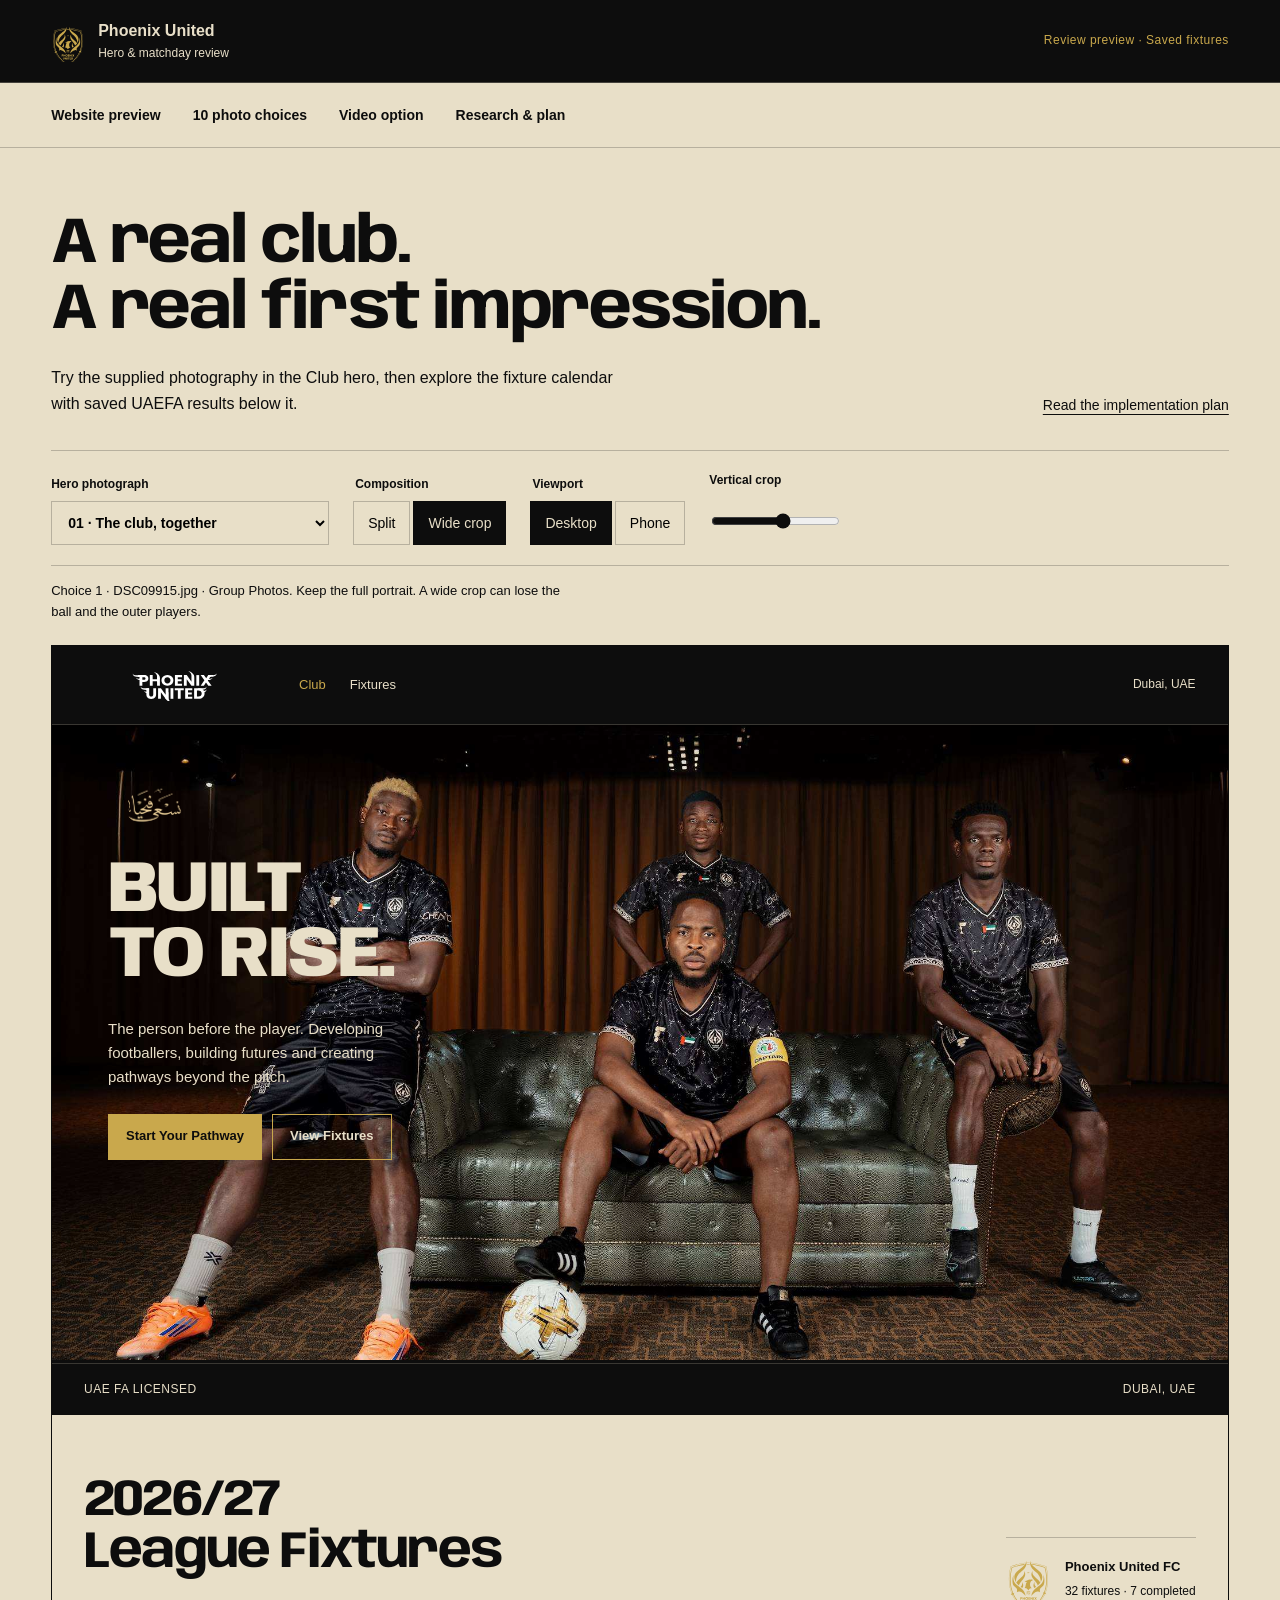
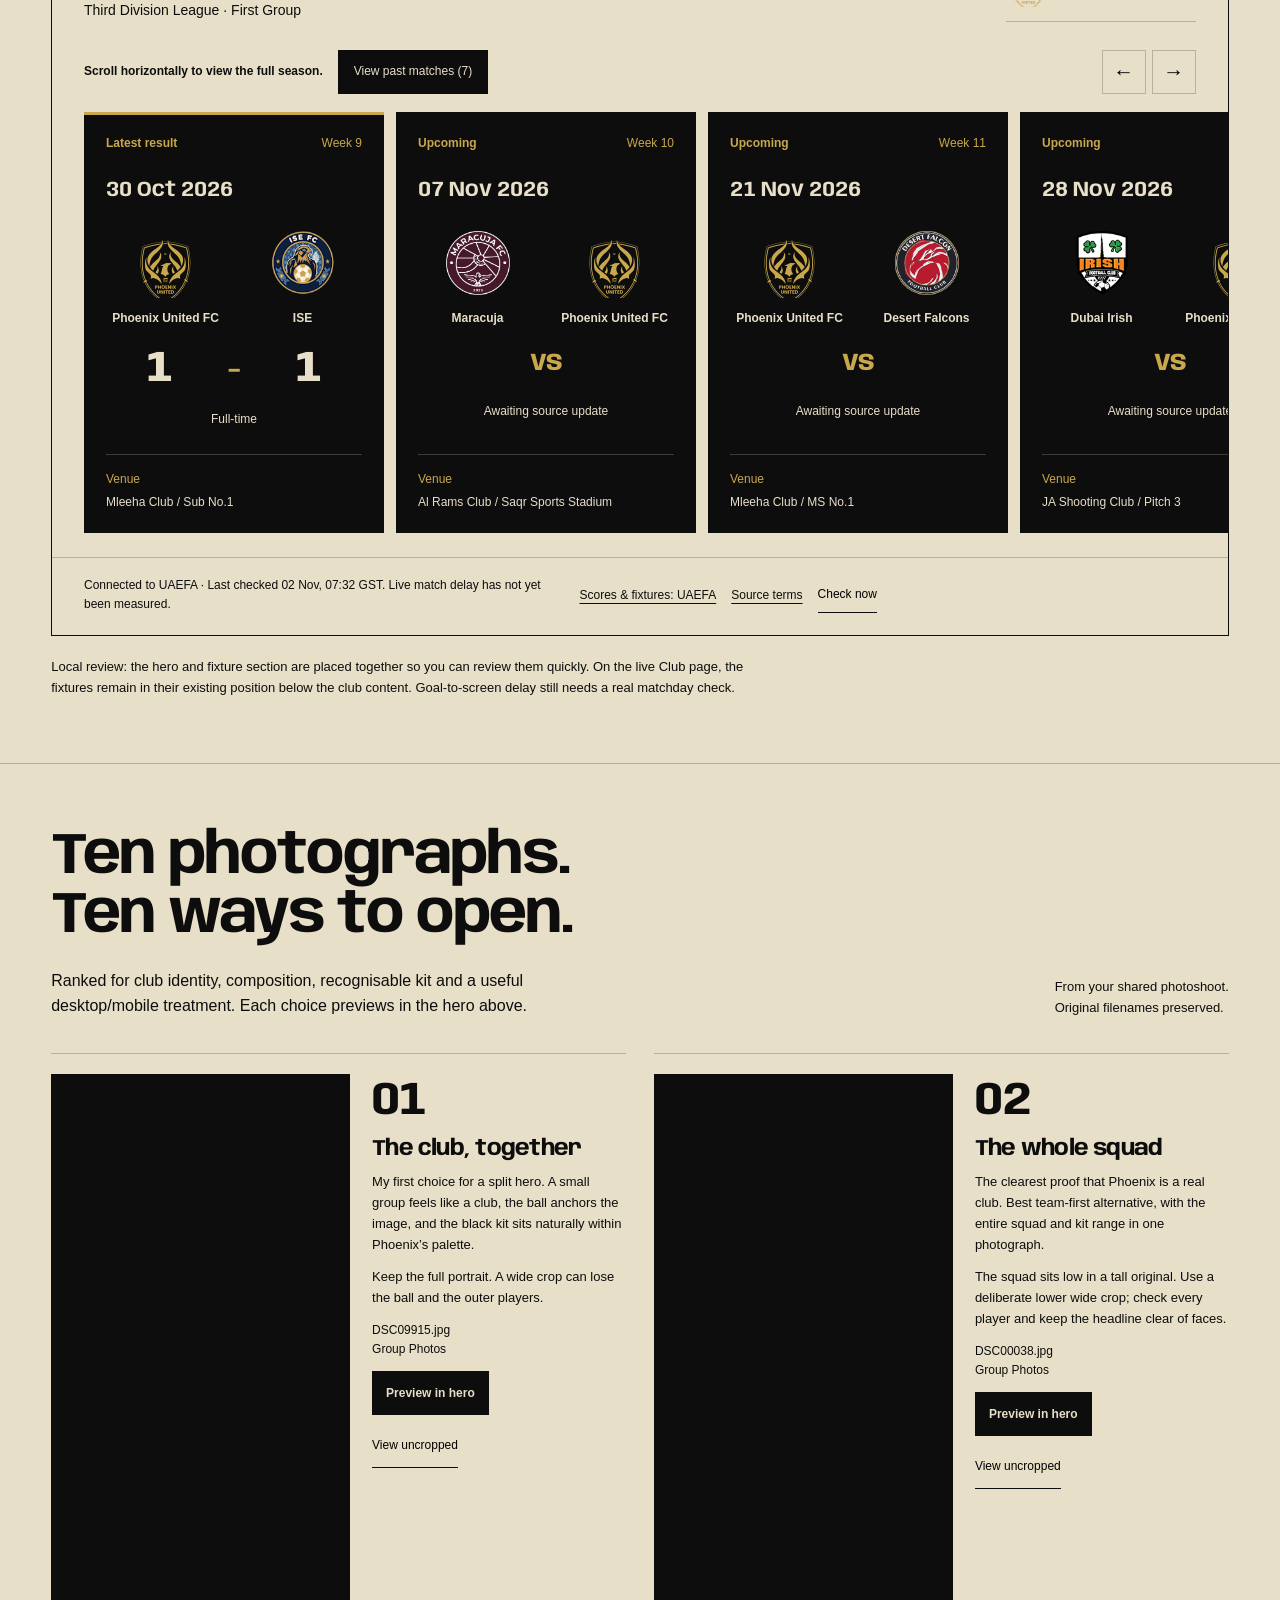
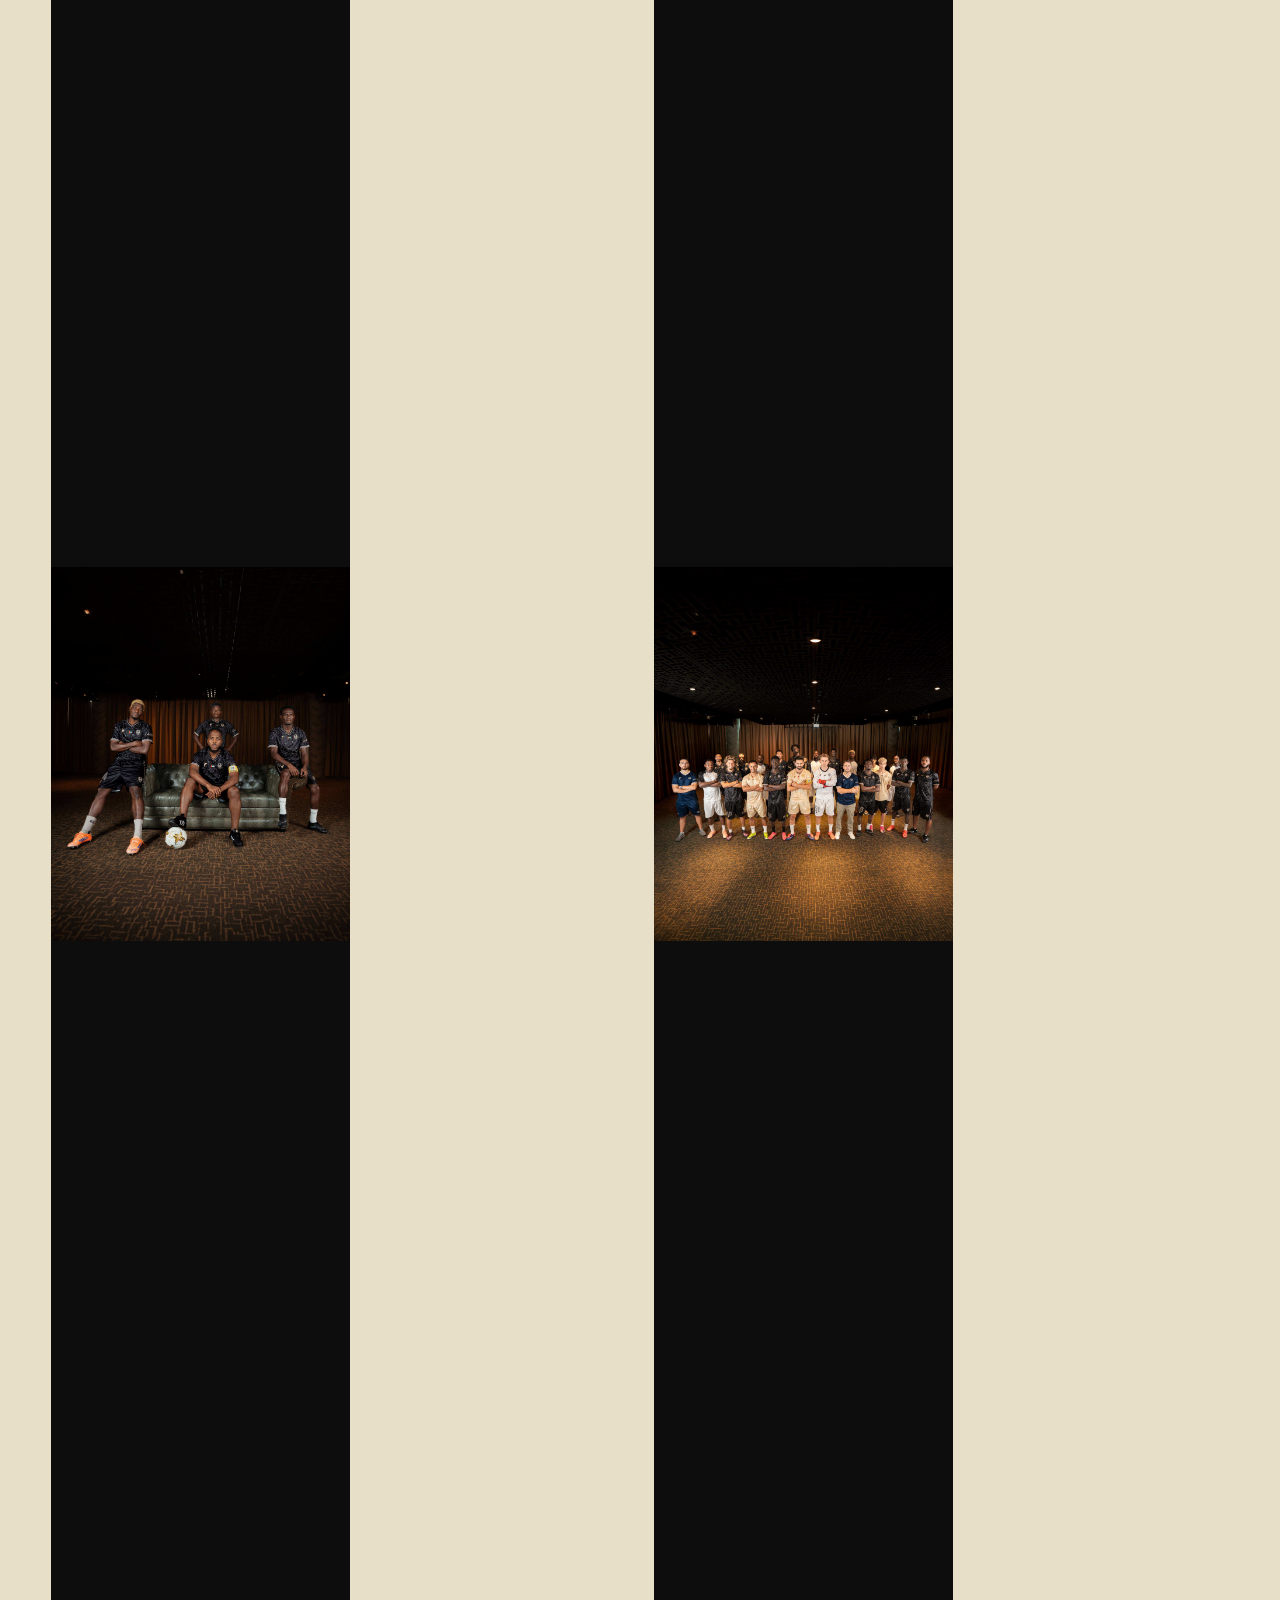
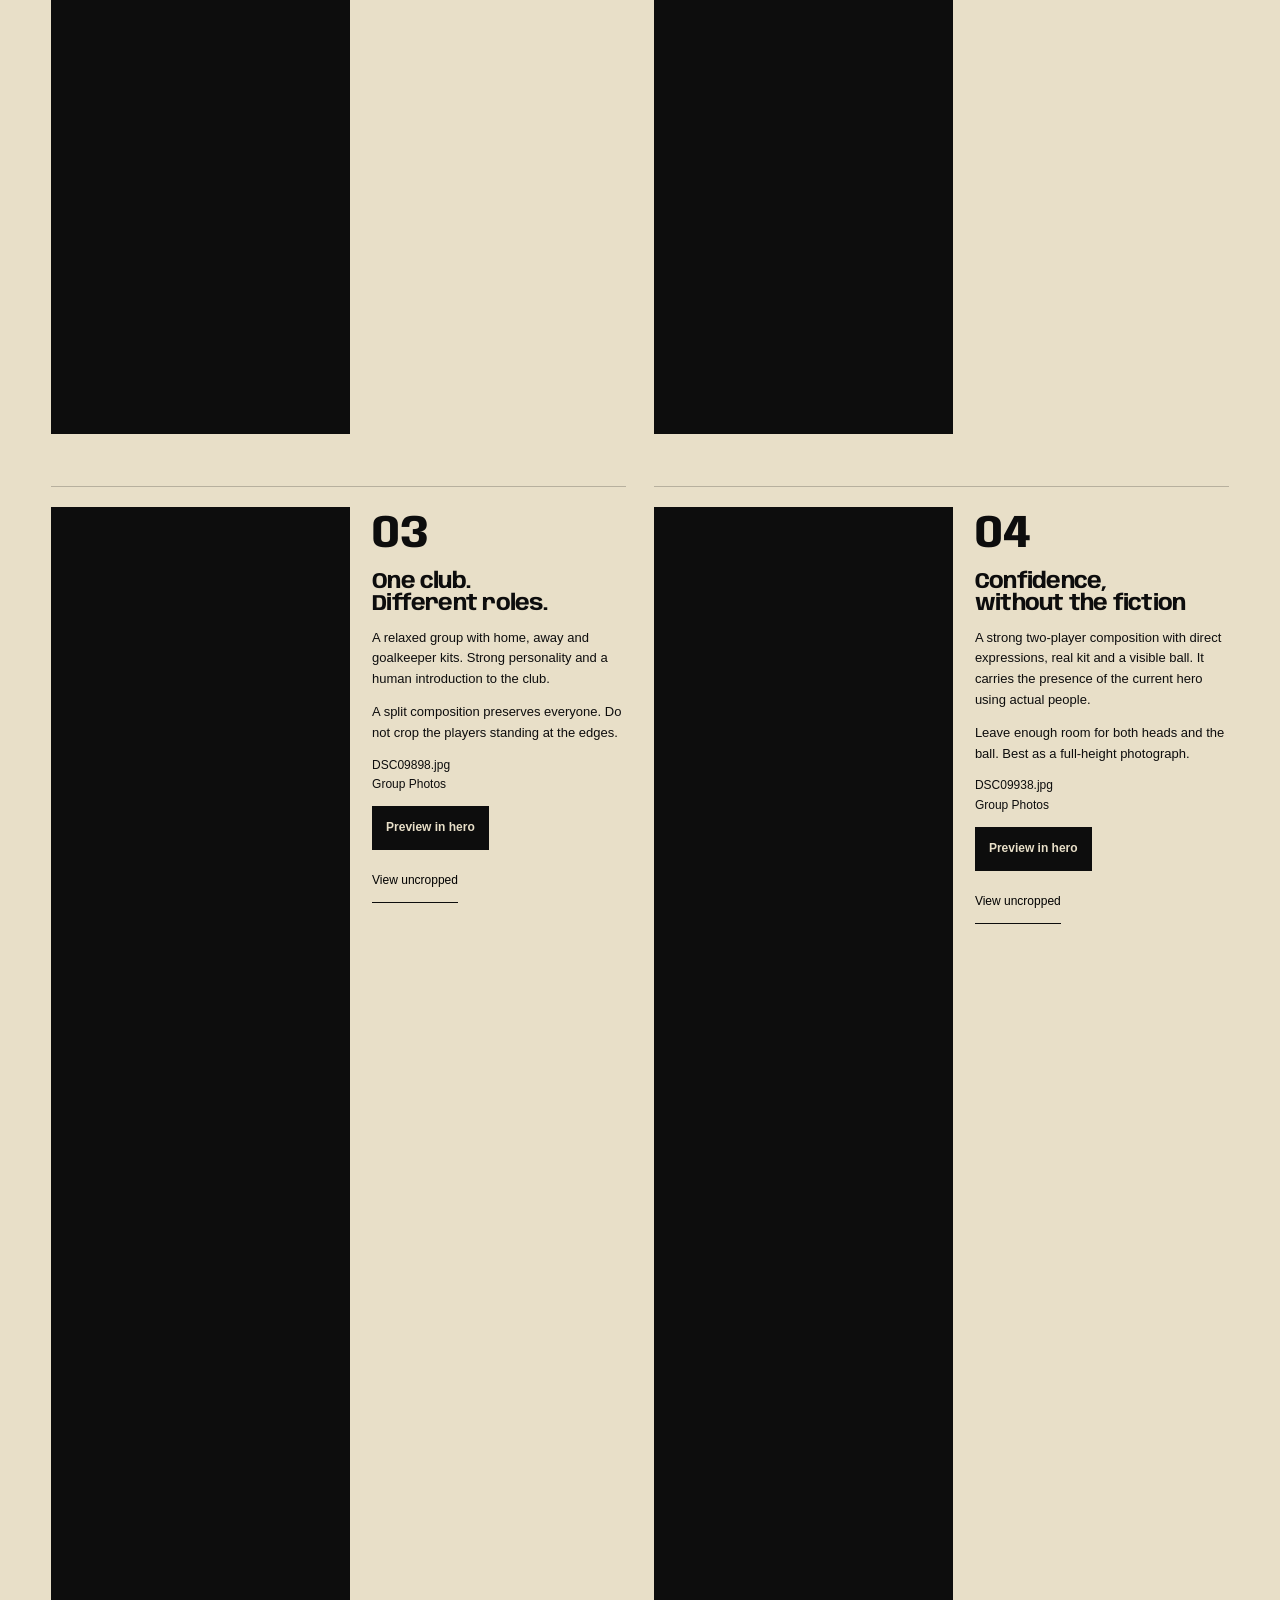
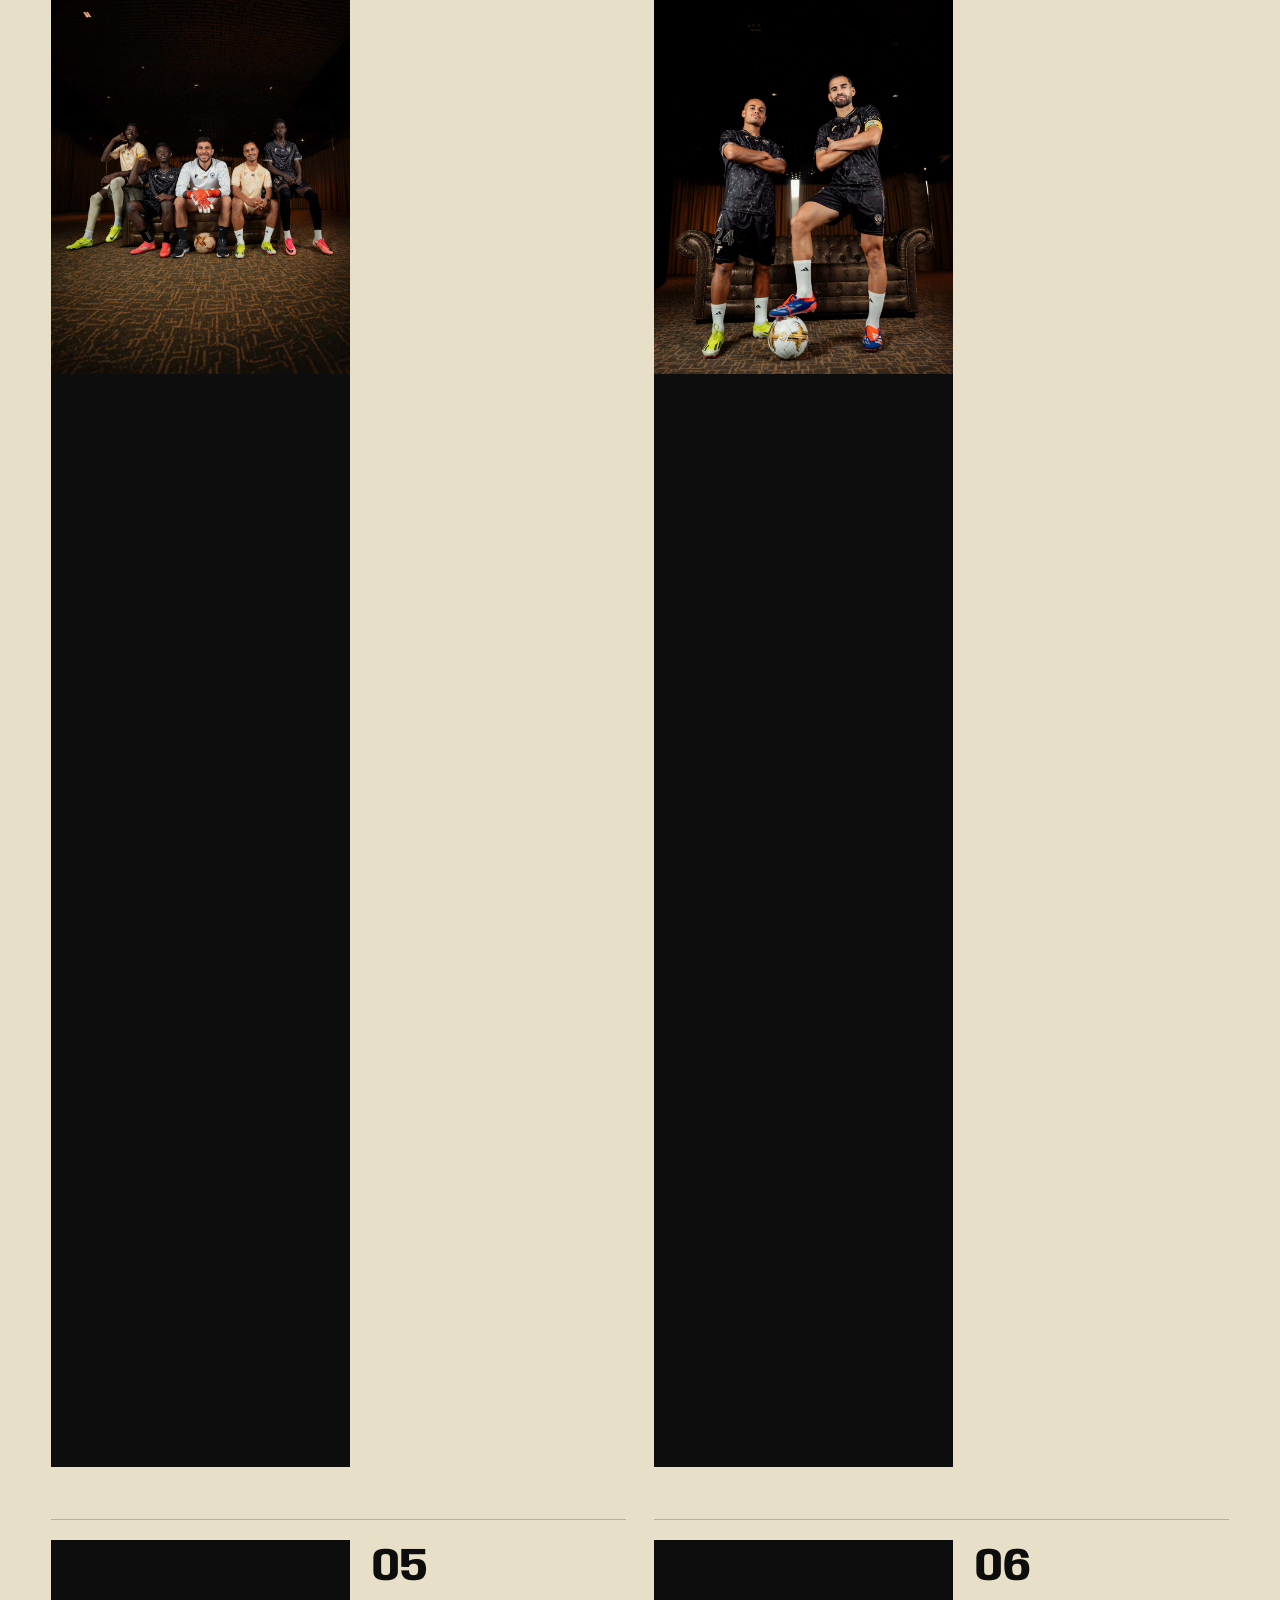
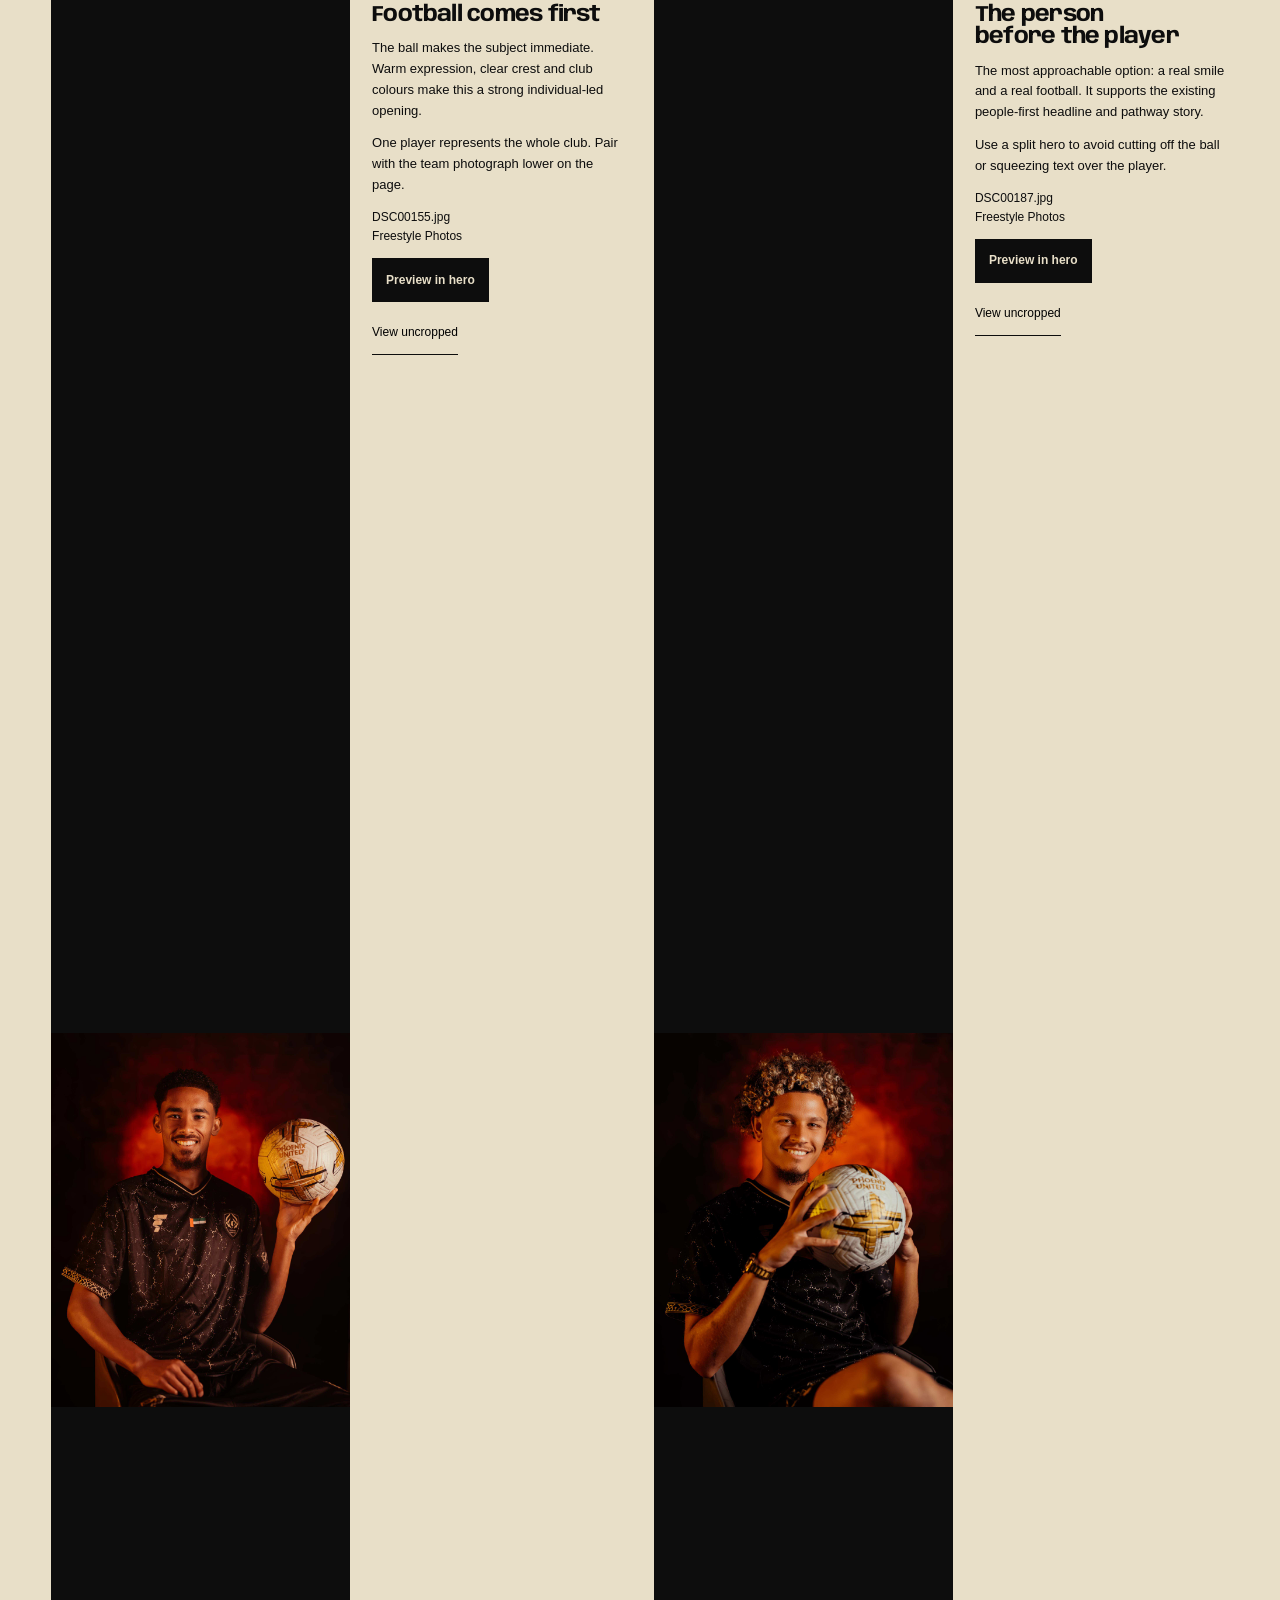
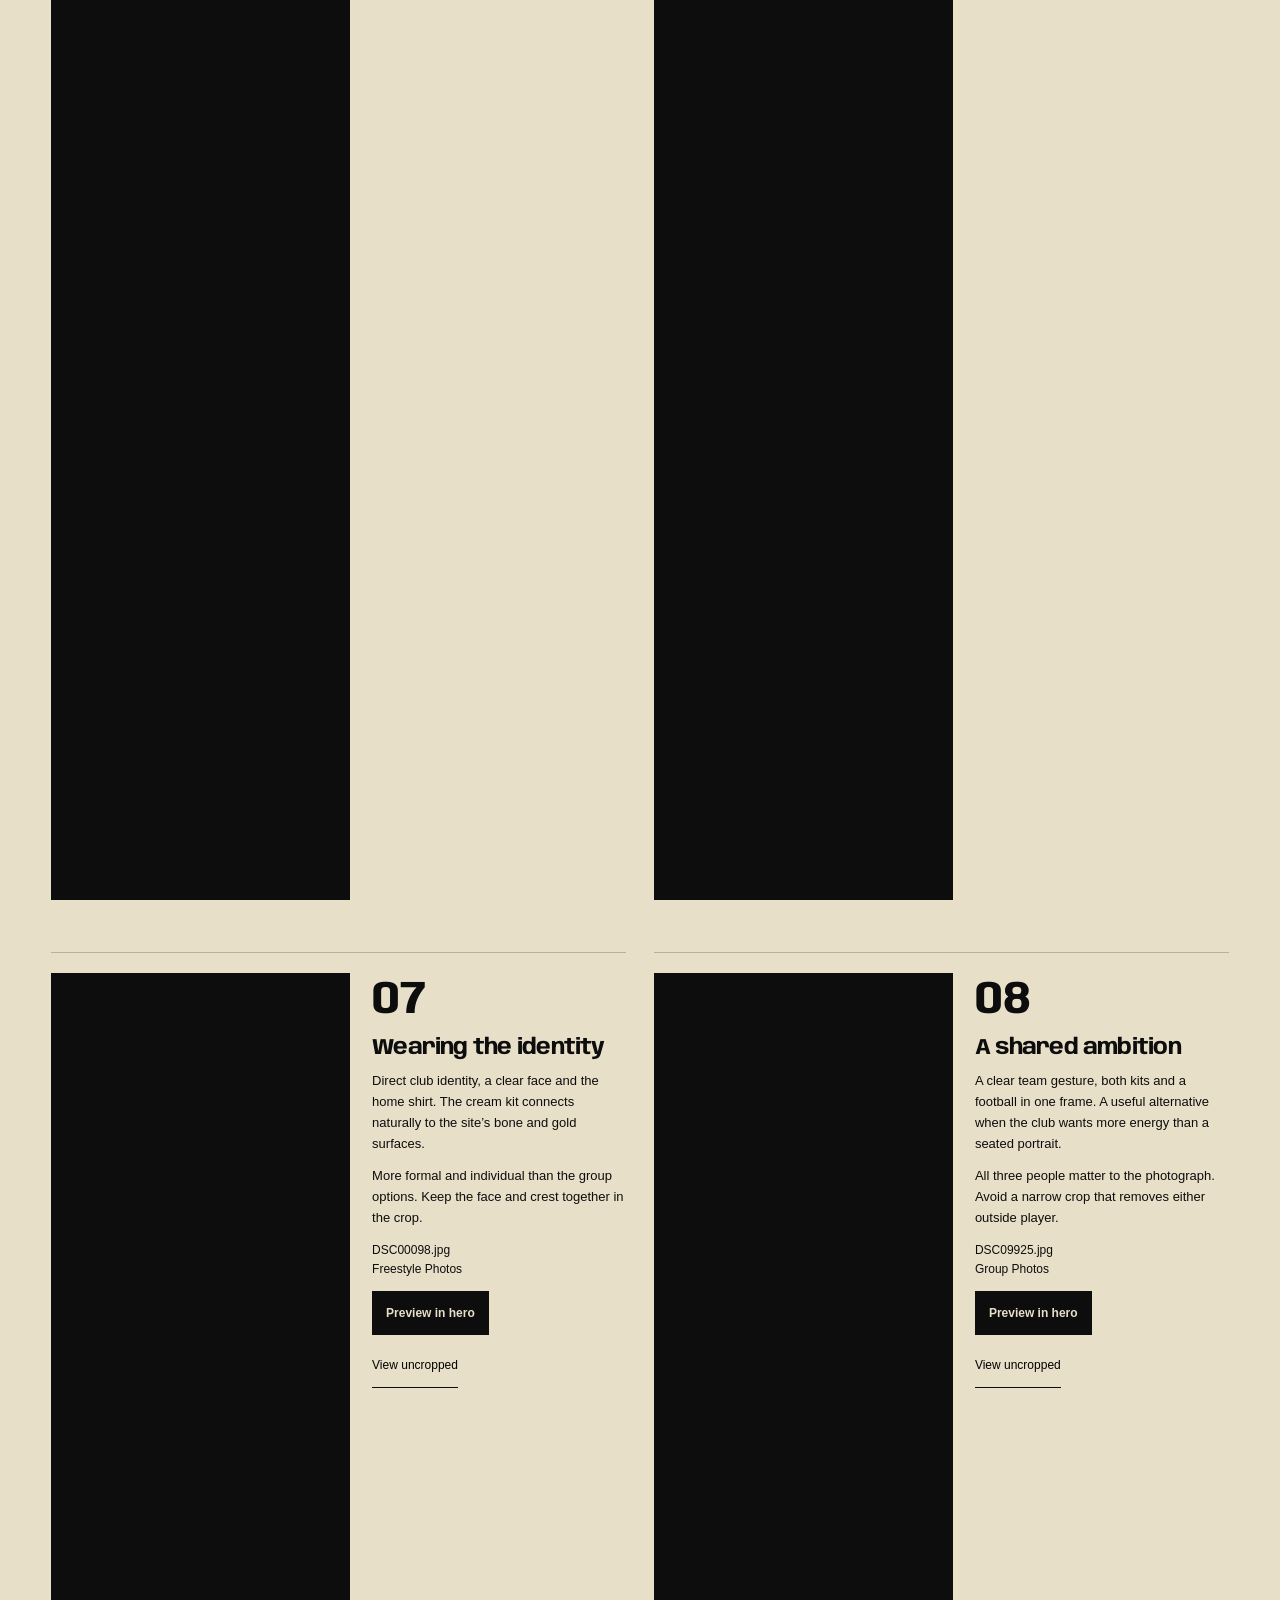
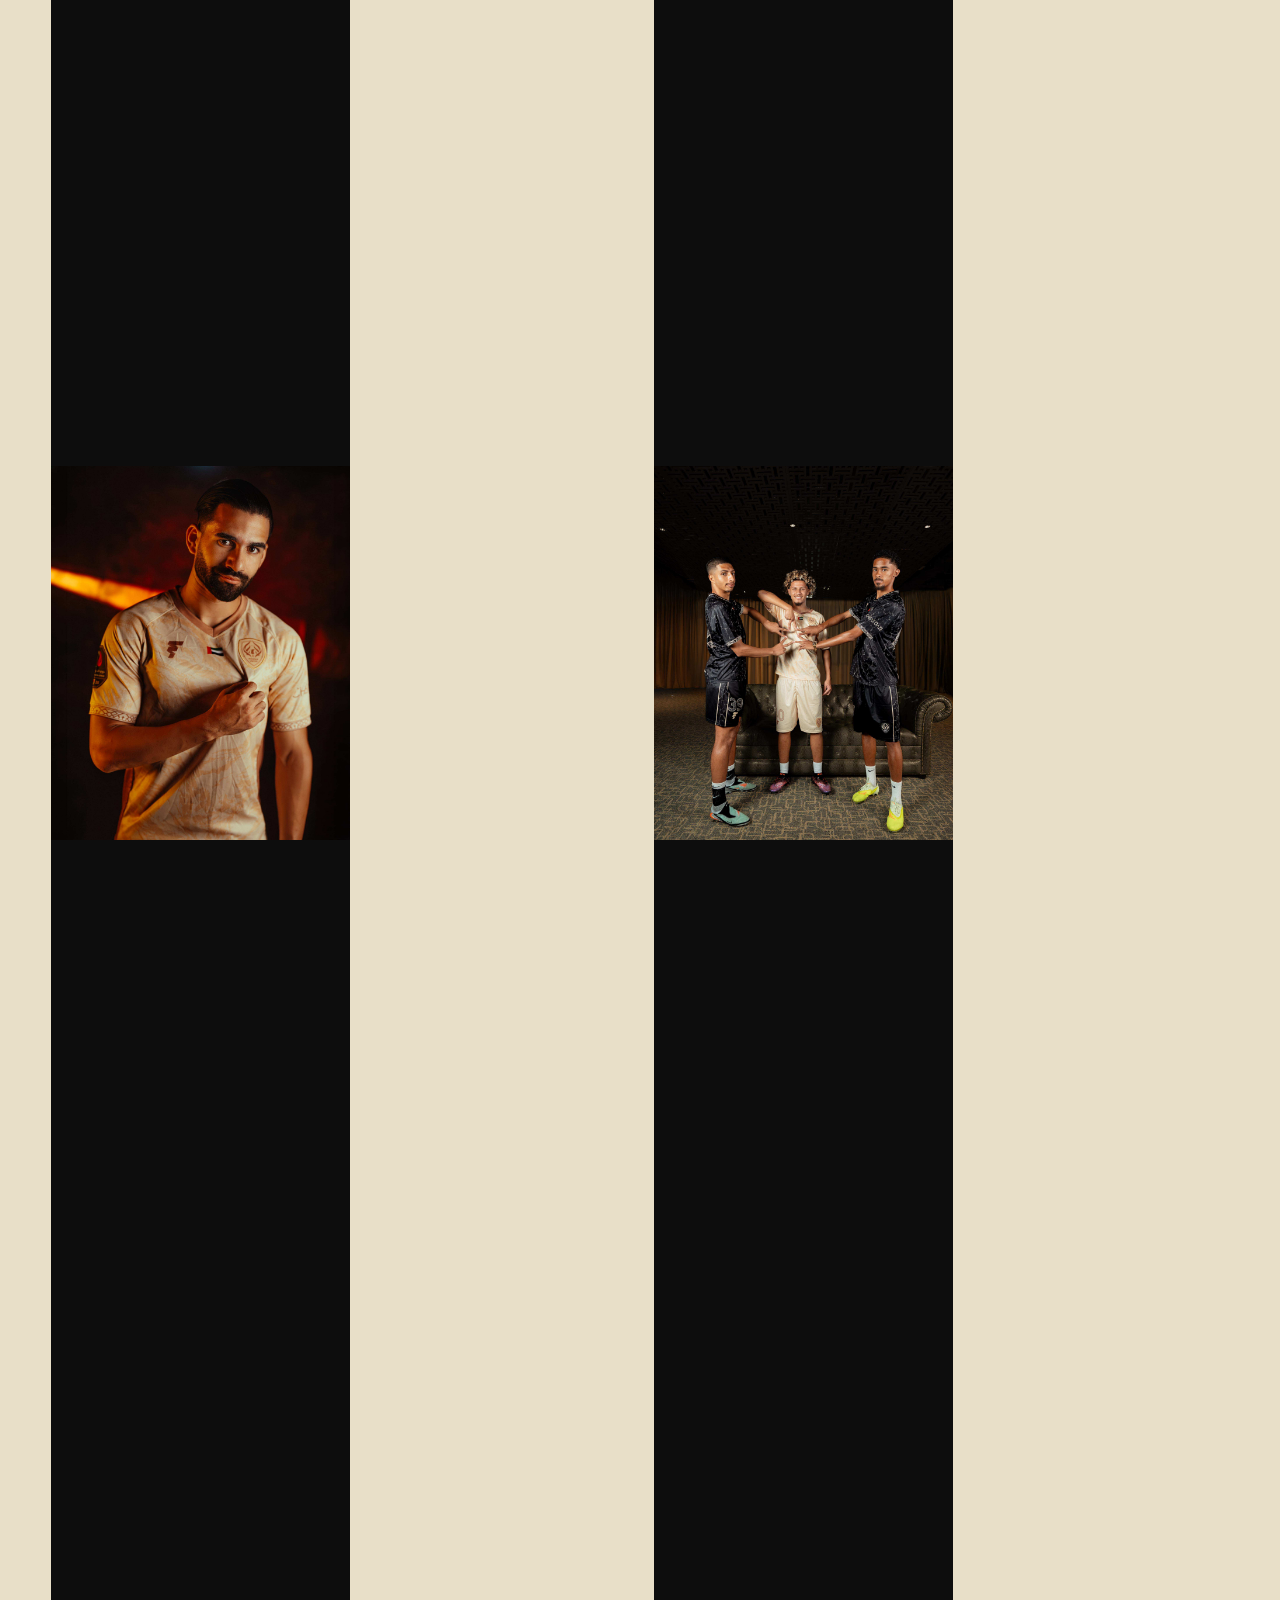
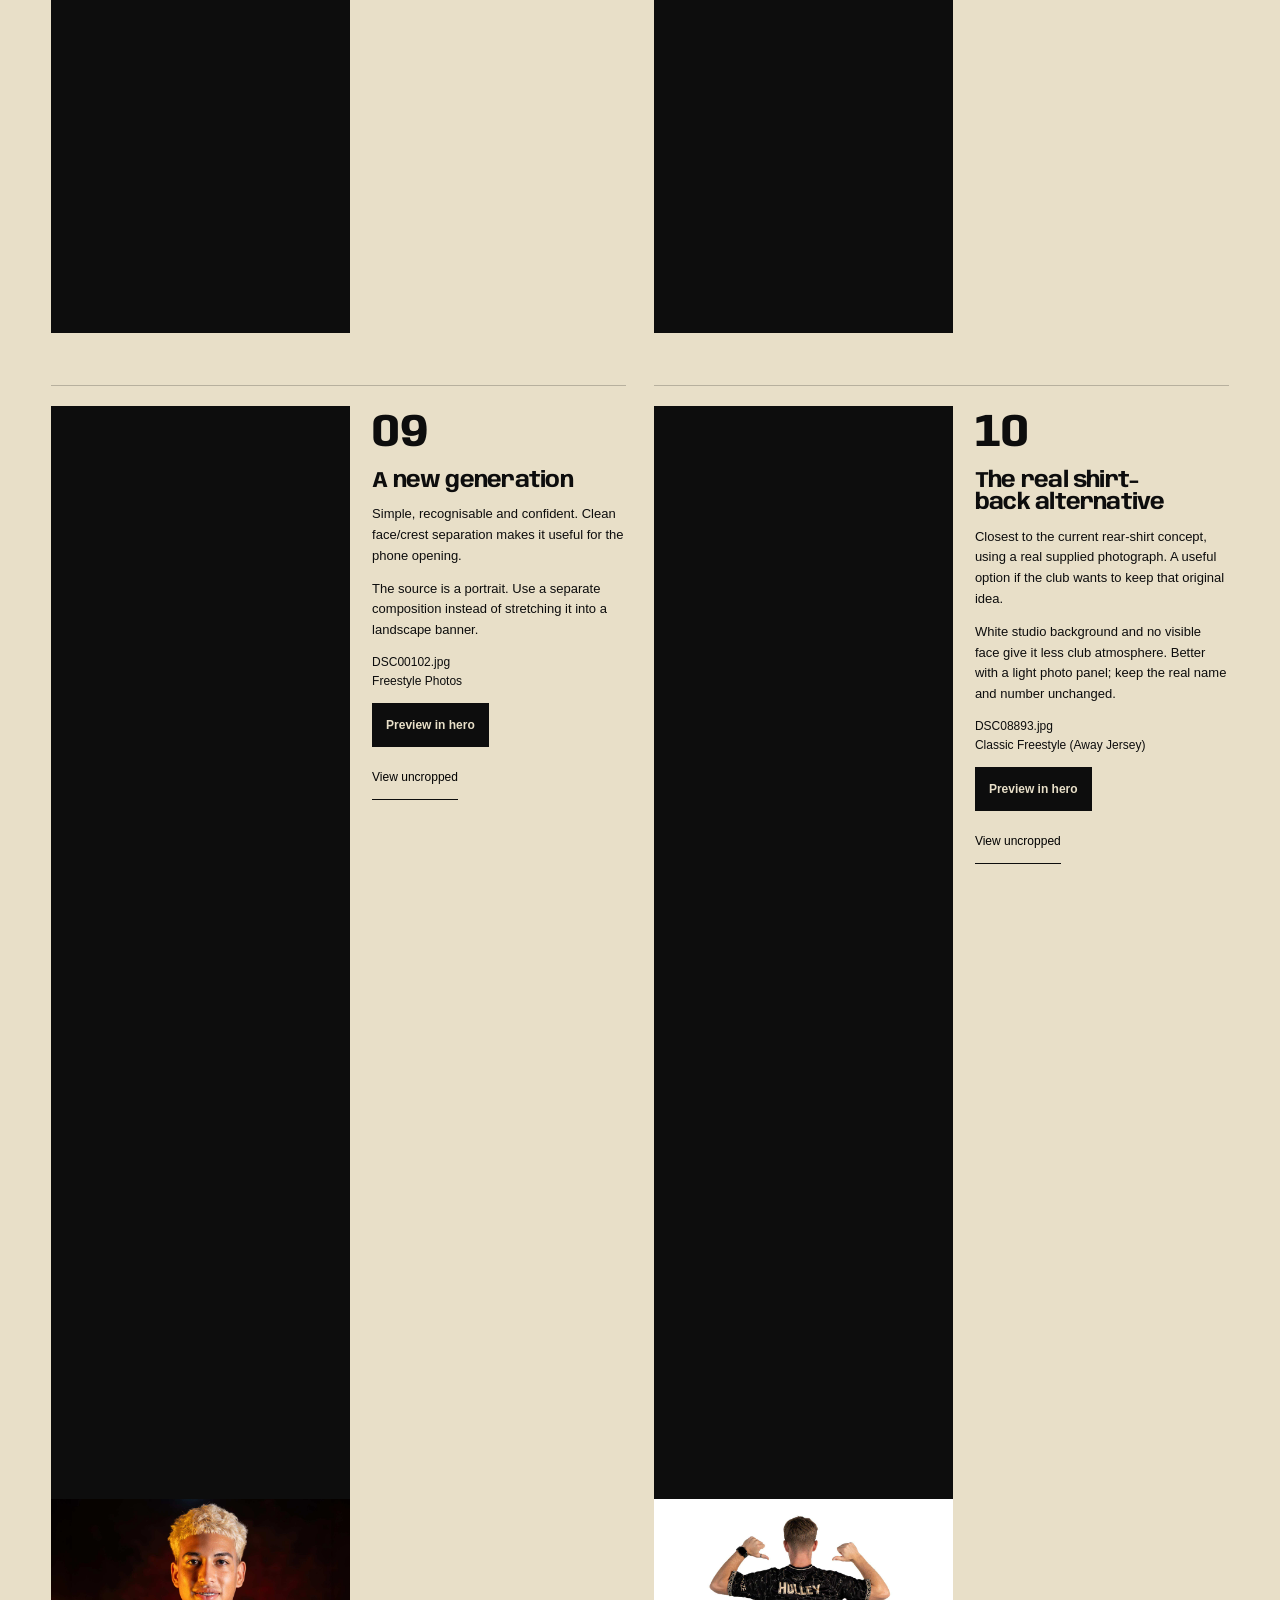
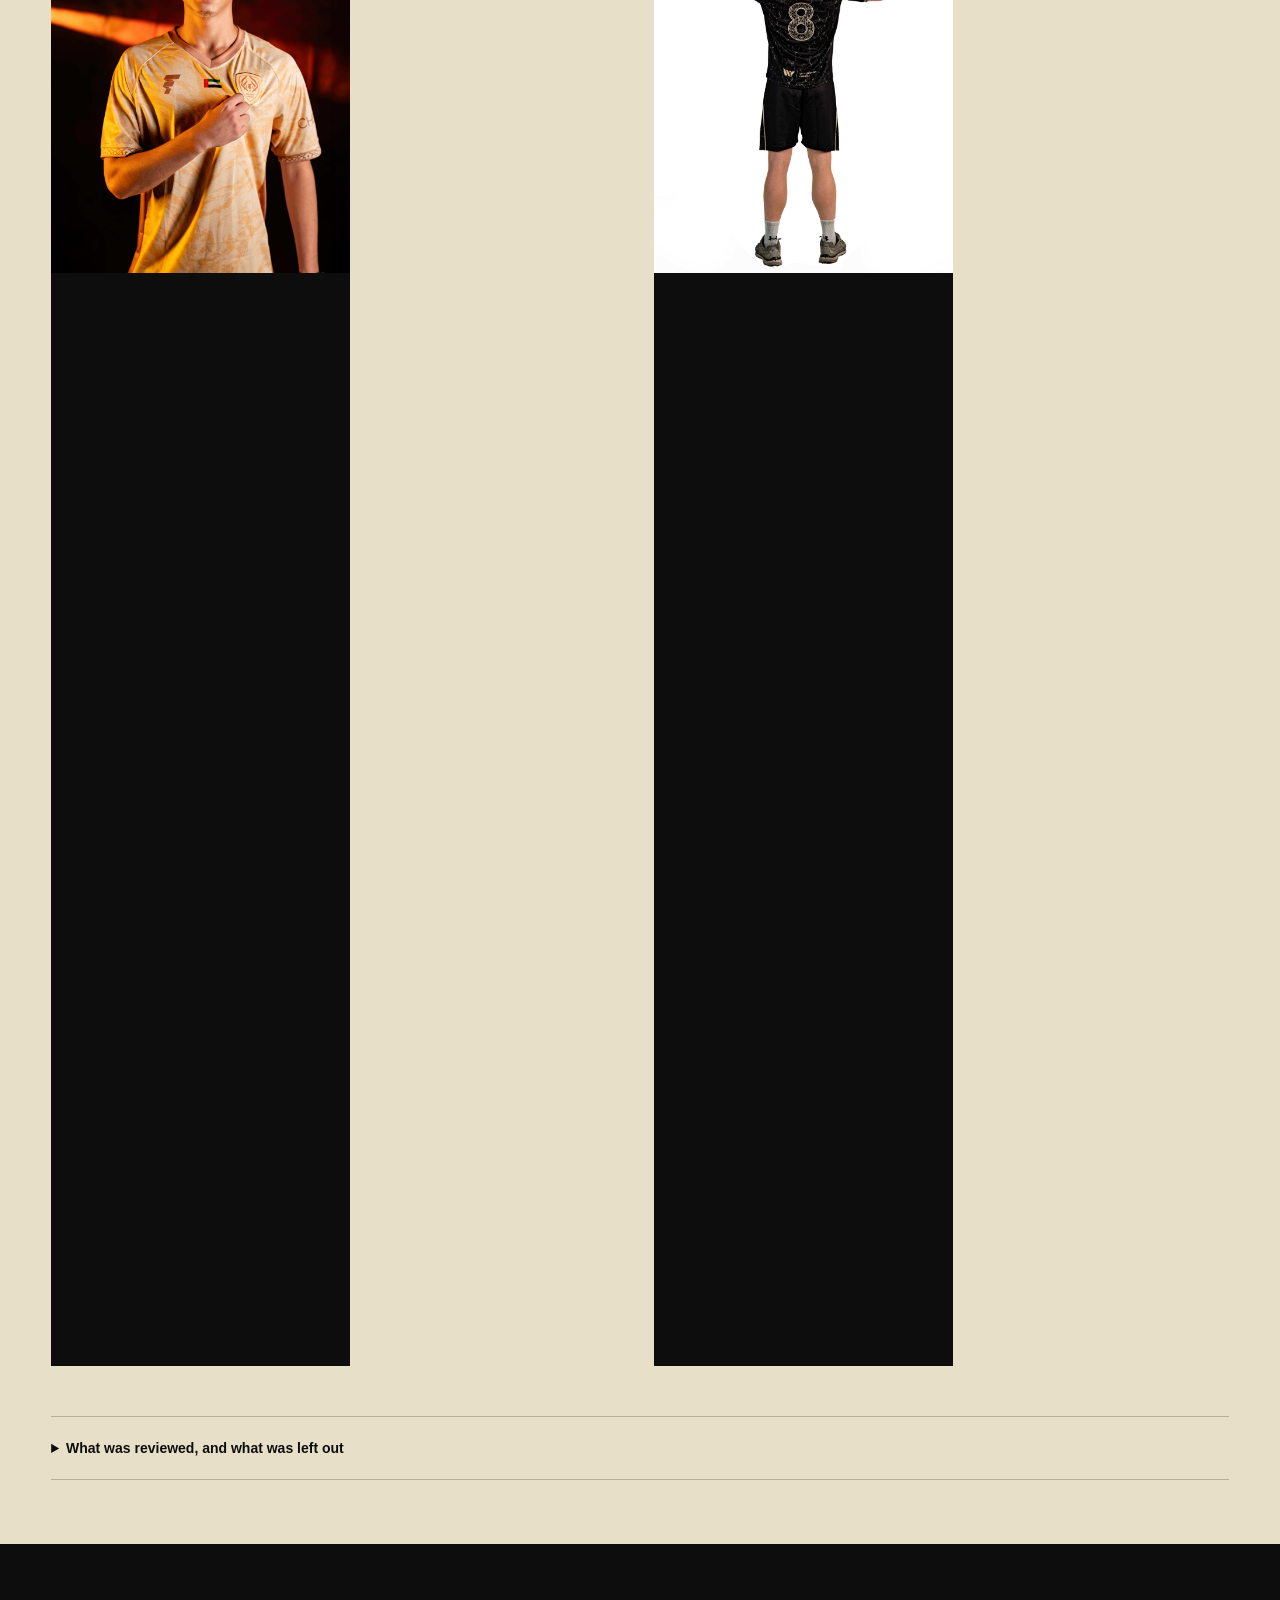
==== index.html @ 73e2506a "Publish Phoenix preview" ====
<!doctype html>
<html lang="en">
<head>
  <meta charset="utf-8">
  <meta name="viewport" content="width=device-width, initial-scale=1">
  <title>Phoenix United — Hero & matchday review</title>
  <link rel="stylesheet" href="review.css">
  <script src="review.js" defer></script>
</head>
<body>
  <a href="#review-content" class="skip">Skip to review</a>
  <header class="review-header">
    <a class="review-brand" href="#preview"><img src="assets/phoenix-crest.svg" alt="Phoenix United crest" width="34" height="42"><span>Phoenix United <small>Hero & matchday review</small></span></a>
    <span class="private-label">Review preview · Saved fixtures</span>
  </header>
  <nav class="review-nav" aria-label="Review sections">
    <a href="#preview">Website preview</a><a href="#shortlist">10 photo choices</a><a href="#video">Video option</a><a href="#plan">Research & plan</a>
  </nav>
  <main id="review-content">
    
    <section id="preview" class="review-section">
      <div class="review-intro"><div><h1>A real club.<br>A real first impression.</h1><p>Try the supplied photography in the Club hero, then explore the fixture calendar with saved UAEFA results below it.</p></div><a class="quiet-link" href="#plan">Read the implementation plan</a></div>
      <div class="preview-toolbar">
        <label>Hero photograph<select id="hero-choice" aria-label="Choose hero photograph"></select></label>
        <fieldset><legend>Composition</legend><button type="button" data-layout="split" aria-pressed="false">Split</button><button type="button" data-layout="wide" aria-pressed="true">Wide crop</button></fieldset>
        <fieldset><legend>Viewport</legend><button type="button" data-size="desktop" aria-pressed="true">Desktop</button><button type="button" data-size="phone" aria-pressed="false">Phone</button></fieldset>
        <label id="crop-control">Vertical crop<input id="crop" type="range" min="0" max="100" value="56"></label>
      </div>
      <p class="photo-caption" id="selected-caption"></p>
      <div class="website-preview" id="website-preview">
        <header class="club-header"><img src="assets/phoenix-united-wordmark.svg" alt="Phoenix United" width="200" height="32"><nav aria-label="Club preview"><span aria-current="page">Club</span><a href="#fixtures">Fixtures</a></nav><span class="club-place">Dubai, UAE</span></header>
        <section class="hero wide" id="hero" aria-labelledby="hero-title">
          <div class="hero-photo"><img id="hero-photo" src="media/DSC09915.jpg" alt="Phoenix players in the black away kit gathered around a sofa and football" width="2048" height="2560" fetchpriority="high"></div>
          <div class="hero-copy"><img src="assets/arabic-slogan-transparent.png" class="slogan" alt="Strive to Rise in Arabic" width="420" height="284"><h2 id="hero-title">Built<br>to rise.</h2><p>The person before the player. Developing footballers, building futures and creating pathways beyond the pitch.</p><div class="hero-actions"><a href="https://phoenixutd.com/pathway#assessment" class="gold-button" target="_blank" rel="noreferrer">Start Your Pathway</a><a href="#fixtures" class="outline-button">View Fixtures</a></div></div>
          <p class="license">UAE FA Licensed <span>Dubai, UAE</span></p>
        </section>
        <section id="fixtures" class="fixture-section" aria-labelledby="fixtures-title">
          <header class="fixture-heading"><div><h2 id="fixtures-title">2026/27<br>League Fixtures</h2><p>Third Division League · First Group</p></div><div class="fixture-identity"><img src="assets/phoenix-crest.svg" alt="" width="45" height="55"><p><strong>Phoenix United FC</strong><span id="fixture-count">Checking the season…</span></p></div></header>
          <div class="fixture-tools"><p>Scroll horizontally to view the full season.</p><button id="past-toggle" class="past-button" aria-expanded="false" aria-controls="past-matches">View past matches <span id="past-count"></span></button><div class="scroll-controls"><button type="button" id="previous-fixture" aria-label="Scroll to previous fixtures">←</button><button type="button" id="next-fixture" aria-label="Scroll to next fixtures">→</button></div></div>
          <div id="match-strip" class="match-strip" role="region" tabindex="0" aria-label="Latest and upcoming Phoenix fixtures"><p class="loading-text">Loading official fixtures…</p></div>
          <section id="past-matches" class="past-matches" aria-labelledby="past-title" hidden><header><h3 id="past-title">This season’s results</h3><p>Newest first · Official UAEFA results</p></header><div id="past-strip" class="match-strip" role="region" tabindex="0" aria-label="Completed Phoenix matches"></div></section>
          <footer class="source-line"><p id="feed-status" role="status">Connecting to UAEFA…</p><a href="https://www.uaefa.ae/" target="_blank" rel="noreferrer">Scores & fixtures: UAEFA</a><a href="https://www.uaefa.ae/en/footer/Terms_and_conditions" target="_blank" rel="noreferrer">Source terms</a><button id="refresh-feed" type="button">Check now</button></footer>
        </section>
      </div>
      <p class="review-note">Local review: the hero and fixture section are placed together so you can review them quickly. On the live Club page, the fixtures remain in their existing position below the club content. Goal-to-screen delay still needs a real matchday check.</p>
    </section>

    <section id="shortlist" class="review-section shortlist-section">
      <div class="review-intro"><div><h2>Ten photographs.<br>Ten ways to open.</h2><p>Ranked for club identity, composition, recognisable kit and a useful desktop/mobile treatment. Each choice previews in the hero above.</p></div><p class="short-note">From your shared photoshoot.<br>Original filenames preserved.</p></div>
      <div id="photo-grid" class="photo-grid"></div>
      <details class="reviewed-details"><summary>What was reviewed, and what was left out</summary><p>I visually compared all 10 direct group photos, all 19 freestyle photos, all 28 high-angle images, and 11 distinct classic away-kit photographs (plus their available PNG variants). This is a curated shortlist from those sets, not a claim to have inspected every file in the shared folder. Headshots and product-only photos are less suited to this homepage brief and were deprioritised.</p><p>The high-angle images use a strong red photographic treatment, which pulls away from Phoenix’s black/gold visual identity. The classic white-background photos are useful for squad pages; one rear-shirt photograph is included as a real alternative to the current AI player concept.</p><p>These local files are SharePoint’s downloaded image previews, generally up to 2048 × 2560. Once a photo is selected, use the matching original from SharePoint for the production export. The existing AI image is absent from this review.</p></details>
    </section>

    <section id="video" class="review-section video-section">
      <div><h2>Motion, with<br>real photographs.</h2><p>No original video footage was found in the supplied Photoshoot Photos folder. This optional silent montage uses three of the actual photographs; it is a slideshow direction, not match footage or AI animation.</p><p>For a production hero, keep it muted and short, use a poster image, provide a pause button and show the still photograph when reduced motion or data saving is requested. Portrait footage belongs in the split composition; a wide film needs an actual landscape source.</p><p><strong>Recommendation:</strong> launch with the selected still. Upgrade to a real 8–12 second film when suitable club footage is supplied.</p><a href="media/phoenix-photo-montage.mp4" class="outline-button" download>Download montage preview</a></div>
      <video controls muted loop playsinline preload="none" poster="media/DSC09915.jpg" aria-label="Silent montage preview made from three supplied Phoenix photographs"><source src="media/phoenix-photo-montage.mp4" type="video/mp4"></video>
    </section>

    <section id="plan" class="review-section plan-section">
      <div class="review-intro"><div><h2>The source.<br>The build. The checks.</h2><p>Research completed 1 November 2026. Recommendation: use UAEFA for Phoenix’s custom fixture cards, with an explicit check of live timing before production release.</p></div></div>
      <h3>What the two sources actually offer</h3>
      <div class="table-wrap"><table><caption>UAEFA and Sofascore comparison</caption><thead><tr><th scope="col">Requirement</th><th scope="col">UAEFA</th><th scope="col">Sofascore</th></tr></thead><tbody>
        <tr><th scope="row">Phoenix coverage</th><td>Directly verified: club 961, competition 2574, season 59. All 32 fixtures, seven completed results, venues and rescheduled dates.</td><td>Phoenix team page and past match goal events are publicly visible. This confirms coverage, not the speed or completeness of every match.</td></tr>
        <tr><th scope="row">Data integration</th><td>Website JSON routes returned data without a key during this investigation. They are website endpoints, not a documented developer product or guaranteed service.</td><td>Official FAQ says a sports-data API is not offered because of provider agreements. Do not build the custom calendar against an unofficial scraper.</td></tr>
        <tr><th scope="row">Keep Phoenix’s cards</th><td>Yes: map official match IDs to Phoenix’s own crests, dates, scores and status labels.</td><td>Official widgets keep Sofascore’s presentation. A particular team-results widget for this league still needs confirming; it is not a drop-in source for Phoenix’s custom cards.</td></tr>
        <tr><th scope="row">Live behaviour</th><td>Score fields, match status and an update route exist. Goal events verified for a completed Phoenix match. Actual in-play cadence remains unmeasured.</td><td>Official widgets are described as updating live. No independently measured delay for Phoenix was established here.</td></tr>
        <tr><th scope="row">Cost / access</th><td>No API key or payment was needed for the read-only research requests. Public reachability does not establish a permanent free API or production permission.</td><td>Official widgets are advertised as free. API access is unavailable through their stated public offering.</td></tr>
        <tr><th scope="row">Production condition</th><td>Confirm with the club/UAEFA that this website route is covered by their permitted feed use and agree a suitable request rate. Retain attribution and a source link.</td><td>Use the supplied official embed if its coverage and layout fit, or request an authorised data arrangement. No silent scraping fallback.</td></tr>
      </tbody></table></div>
      <div class="research-verdict"><h3>Use UAEFA first.</h3><p>It already has the match IDs stored in Phoenix’s current calendar, so results can attach to the correct cards without guessing team names. Sofascore is a useful coverage comparison and an optional official embed, but its public offering does not give us the data access needed for this exact design.</p></div>

      <h3>Do we need a scraper?</h3>
      <p>No HTML scraper is needed for the current connection. UAEFA’s own website reads structured JSON from a website endpoint, and this local server reads that same data, validates it, caches it and passes it to Phoenix’s cards. It is technically an internal API; what is missing is a documented, supported public API offering. Sofascore’s supported external option is its official widget. If UAEFA changes its endpoint, keep the last successful results while repairing the connection or arranging an authorised feed; do not silently substitute an unofficial Sofascore scraper.</p>
      <h3>Verified endpoints and evidence</h3>
      <ul class="evidence-list">
        <li><a href="https://www.uaefa.ae/api/matches?lang=en&amp;club_id=961" target="_blank" rel="noreferrer">Phoenix season: matches?lang=en&amp;club_id=961</a><p>Verified 32 unique match IDs. Finished matches return status 6; scheduled matches return status 2. Other status IDs must be checked against real examples before assigning labels.</p></li>
        <li><a href="https://www.uaefa.ae/api/matches_updates_match?lang=en&amp;match_id=81981" target="_blank" rel="noreferrer">Phoenix–ISE match status: match 81981</a><p>The update endpoint returns a status text and a change counter. Its response timestamp is not proof of when a goal happened or when it reached UAEFA.</p></li>
        <li><a href="https://www.uaefa.ae/api/match_highlights2?lang=en&amp;match_id=81981" target="_blank" rel="noreferrer">Phoenix–ISE match timeline: match 81981</a><p>Verified final score 1–1, with goal events at 4 and 58 minutes. Historical event minutes establish available detail; they do not establish live delivery speed.</p></li>
        <li><a href="https://www.uaefa.ae/api/matches?lang=ar&amp;club_id=961" target="_blank" rel="noreferrer">Arabic season response</a><p>Arabic team and venue names were verified. Production keeps UAE/GST kickoff time, Arabic layout and source-provided translated names.</p></li>
      </ul>
      <p>Schedule correction found: match 81921, PASS–Phoenix, is now 29 January 2027 at 17:15 GST. The current site still has 4 September 2026. The integration must update schedules as well as scores.</p>

      <h3>Exact visitor experience</h3>
      <ol class="plan-list">
        <li><strong>Open the existing Club fixture section.</strong> Keep the existing heading, club crests, black/bone/gold styling and horizontal cards. Start with the current confirmed in-play match; otherwise start with the latest completed match. Upcoming matches follow in kickoff order.</li>
        <li><strong>Place the scores below the logos.</strong> Show a score only when the source provides one. A future match displays “VS” and kickoff time. Labels distinguish Live, Half-time, Full-time, Postponed and Cancelled only when source data supports them. Never manufacture 0–0 or a running minute from the clock.</li>
        <li><strong>Add “View past matches” beside the scroll hint.</strong> This is a real button with an expanded state. It reveals the season’s results directly below the main strip, newest first; it does not send the visitor to another site.</li>
        <li><strong>Refresh without moving the visitor.</strong> Update the scores in place, preserve the selected card and horizontal scroll, and pause browser polling in hidden tabs. Show “Last checked” and a clear saved-results state if the source fails.</li>
        <li><strong>Replace the AI hero with the selected real photo.</strong> Preserve the existing copy and official artwork. Prepare deliberate desktop and mobile crops, or use the split composition to keep the whole subject visible. Keep Arabic copy away from faces and shirt crests.</li>
      </ol>

      <h3>Production implementation</h3>
      <ol class="plan-list">
        <li><strong>Server feed — add <code>app/api/fixtures/route.ts</code> and a small normalizer.</strong> Fetch the fixed UAEFA host on the server; accept no caller-supplied destination. Filter Phoenix club 961 and league 2574, validate IDs, score integers, status and timestamps. Convert source GST into explicit timestamps and preserve zero versus missing scores.</li>
        <li><strong>Shared cache and last good result.</strong> Store one validated season snapshot in the existing D1 environment, with retrieval time and season ID. Refresh on demand using a shared lease so concurrent visitors do not multiply upstream requests. Serve the previous snapshot when validation or the source fails. Use a source timeout, bounded response size and increasing retry delay.</li>
        <li><strong>Matchday cadence.</strong> Proposed upstream ceiling: one shared check per 30 seconds around a match, adjusted to UAEFA’s agreed rate and observed updates. Between matches, refresh schedules about every 15 minutes. The browser checks our cached endpoint, never UAEFA directly. If nobody is viewing, no continuous process is required; the next visitor triggers a freshness check.</li>
        <li><strong>Calendar — update <code>app/components/fixture-calendar.tsx</code> and its CSS.</strong> Reuse the existing opponent crest map and stable match IDs. Add score/status display, upcoming/latest ordering, the inline results disclosure, accessible scroll controls and a narrow-screen layout. Keep the current source file as a clearly dated emergency schedule seed, not an invented result source.</li>
        <li><strong>Language and hero.</strong> Add the new labels to <code>app/components/language-controller.tsx</code>; check RTL controls and both team orders. Update the hero asset in <code>app/page.tsx</code>, its responsive image rules and alt text after the photo is selected. Export WebP/AVIF with a mobile crop; keep originals outside the public build.</li>
        <li><strong>Release and rollback.</strong> Review the local result, verify the supported source arrangement and observe a matchday, then publish the agreed change. Retain the prior hero and static calendar version for a quick rollback. The local server in this folder is a review tool, not the deployed application.</li>
      </ol>

      <h3>Acceptance checks before release</h3>
      <ul class="check-list"><li>32 unique fixtures map to the right opponents and source IDs; PASS uses its corrected date.</li><li>Latest completed match is Phoenix 1–1 ISE; missing scores remain missing, and 0 remains a valid goal count.</li><li>Past-match control works by keyboard, announces its state and reveals all seven completed league matches.</li><li>Observe kickoff, a goal, half-time and full-time during a real Phoenix game. Record the source update and the website display time separately.</li><li>Confirm a postponed or cancelled fixture does not appear as live solely because kickoff has passed.</li><li>Simulate timeout, malformed JSON and concurrent visitors; retain last good scores and show honest freshness.</li><li>Check desktop, narrow mobile and Arabic: complete faces, team order, legible scores, visible focus and no page overflow.</li><li>For optional video, verify poster fallback, pause, reduced motion, muted playback and loading cost.</li></ul>
      <p><strong>Current review scope:</strong> the preview connects to UAEFA and caches locally. It includes real results and fixture sorting. It does not establish a full production status dictionary, a permitted production request rate, or live goal timing. No production site has been changed.</p>

      <h3>Primary research sources</h3>
      <ul class="sources"><li><a href="https://www.uaefa.ae/en/footer/Terms_and_conditions" target="_blank" rel="noreferrer">UAEFA terms, especially feed use and service availability</a> — the terms distinguish feeds from general site copying. Confirm that the proposed JSON route is an approved feed before public operation.</li><li><a href="https://sofascore.helpscoutdocs.com/article/129-sports-data-api-availability" target="_blank" rel="noreferrer">Sofascore’s official API availability FAQ</a> — says API endpoints are not shared because of data-provider agreements.</li><li><a href="https://corporate.sofascore.com/widgets" target="_blank" rel="noreferrer">Sofascore’s official widgets page</a> — describes free, updating embeds, not a custom data API.</li><li><a href="https://www.sofascore.com/football/team/phoenix-united/1260089" target="_blank" rel="noreferrer">Phoenix United on Sofascore</a> — verifies team coverage.</li></ul>
    </section>
  </main>
  <footer class="review-footer">Phoenix United · Local review · 1 November 2026 <a href="#preview">Back to the preview</a></footer>
  <dialog id="photo-dialog"><button type="button" id="close-photo" aria-label="Close photo">Close</button><img id="full-photo" src="media/DSC09915.jpg" alt="Selected Phoenix United photograph"><p id="full-caption"></p></dialog>
</body>
</html>
---- review.css ----
@font-face{font-family:Anybody;src:url('assets/fonts/anybody.woff2') format('woff2');font-weight:100 900;font-display:swap}
@font-face{font-family:Public Sans;src:url('assets/fonts/public-sans.woff2') format('woff2');font-weight:100 900;font-display:swap}
:root{--ink:#0d0d0d;--bone:#e8dfc8;--gold:#c9a84c;--navy:#0d1b2a;--white:#fff;--line:rgb(13 13 13 / .22);--pad:clamp(20px,4vw,64px);color-scheme:light}
*{box-sizing:border-box}html{scroll-behavior:smooth;scroll-padding-top:70px}body{margin:0;background:var(--bone);color:var(--ink);font-family:Public Sans,sans-serif;font-size:16px;line-height:1.6}::selection{background:var(--gold);color:var(--ink)}a{color:inherit;text-underline-offset:4px}button,select,input{font:inherit}button,a,select,input{touch-action:manipulation}button{cursor:pointer}button:disabled{cursor:wait;opacity:.6}button,select{min-height:44px;border-radius:0}button:focus-visible,a:focus-visible,input:focus-visible,select:focus-visible,[tabindex]:focus-visible{outline:3px solid var(--gold);outline-offset:4px}h1,h2,h3,p{margin-top:0}h1,h2,h3{font-family:Anybody,sans-serif;text-wrap:balance;letter-spacing:-.035em;line-height:1.02}h1{font-size:clamp(42px,5vw,76px);font-weight:720;margin-bottom:22px}h2{font-size:clamp(36px,4.5vw,64px);font-weight:700;margin-bottom:22px}h3{font-size:clamp(23px,2.2vw,30px);margin-bottom:18px}p{max-width:72ch}img{max-width:100%}[hidden]{display:none!important}.skip{position:fixed;left:16px;top:-100px;background:var(--gold);padding:10px;z-index:100}.skip:focus{top:10px}
.review-header{padding:20px var(--pad);display:flex;justify-content:space-between;align-items:center;background:var(--ink);color:var(--bone);border-bottom:1px solid rgb(232 223 200 / .25)}.review-brand{display:flex;align-items:center;gap:13px;font-weight:750;text-decoration:none;line-height:1.3}.review-brand img{flex-shrink:0}.review-brand small{display:block;font-size:12px;font-weight:450;margin-top:4px}.private-label{font-size:12px;letter-spacing:.04em;color:var(--gold)}.review-nav{display:flex;gap:32px;padding:16px var(--pad);border-bottom:1px solid var(--line);overflow:auto;white-space:nowrap;background:var(--bone)}.review-nav a{font-size:14px;font-weight:700;text-decoration:none;padding-block:5px}.review-nav a:hover{text-decoration:underline}.review-section{padding:64px var(--pad);scroll-margin-top:15px}.review-intro{display:flex;align-items:end;justify-content:space-between;gap:32px;margin-bottom:34px}.review-intro p{max-width:65ch;margin-bottom:0}.quiet-link{font-size:14px;white-space:nowrap}.short-note{font-size:13px;line-height:1.6;flex-shrink:0}.preview-toolbar{display:flex;align-items:end;gap:24px;flex-wrap:wrap;padding:20px 0;border-block:1px solid var(--line)}.preview-toolbar label{display:flex;flex-direction:column;font-size:12px;font-weight:700;gap:7px}.preview-toolbar select{background:transparent;border:1px solid var(--line);padding:8px 12px;max-width:min(330px,80vw);font-size:14px}.preview-toolbar fieldset{padding:0;border:0;margin:0;display:flex;gap:3px}.preview-toolbar legend{font-size:12px;font-weight:700;margin-bottom:7px}.preview-toolbar button{padding:8px 14px;border:1px solid var(--line);background:transparent;font-size:14px}.preview-toolbar button[aria-pressed=true]{background:var(--ink);color:var(--bone)}input[type=range]{accent-color:var(--ink);height:44px;max-width:160px}.photo-caption{font-size:13px;margin:15px 0 22px}.website-preview{container-type:inline-size;container-name:website;border:1px solid var(--line);max-width:1600px;margin-inline:auto;transition:max-width .25s ease;background:var(--ink)}.website-preview.phone{max-width:390px}.club-header{background:var(--ink);color:var(--bone);padding:23px 32px;display:flex;align-items:center;gap:35px;border-bottom:1px solid rgb(232 223 200 / .2)}.club-header>img{width:180px;filter:brightness(0) invert(1)}.club-header nav{display:flex;gap:24px;font-size:13px}.club-header nav span{color:var(--gold)}.club-header nav a{text-decoration:none}.club-place{margin-left:auto;font-size:12px}.hero{position:relative;background:var(--ink);color:var(--bone);isolation:isolate;display:grid;grid-template-columns:45% 55%;min-height:600px;padding-bottom:55px}.hero-photo{grid-column:2;grid-row:1;min-width:0;display:flex;align-items:center;justify-content:center;background:var(--ink)}.hero-photo img{width:100%;height:100%;max-height:660px;object-fit:contain;display:block}.hero-copy{grid-column:1;grid-row:1;align-self:center;padding:40px clamp(25px,3vw,54px);z-index:1}.slogan{display:block;object-fit:contain;width:105px;height:71px;margin-bottom:20px}.hero h2{font-size:clamp(60px,6.5vw,96px);font-weight:820;line-height:.9;text-transform:uppercase;margin-bottom:28px}.hero-copy p{font-size:15px;line-height:1.6;max-width:38ch}.hero-actions{display:flex;flex-wrap:wrap;gap:10px;margin-top:25px}.gold-button,.outline-button{display:inline-flex;align-items:center;justify-content:center;min-height:46px;padding:10px 17px;font-size:13px;font-weight:750;text-decoration:none;border:1px solid var(--gold)}.gold-button{background:var(--gold);color:var(--ink)}.outline-button{color:inherit;background:transparent}.gold-button:hover{background:var(--bone)}.outline-button:hover{background:var(--gold);color:var(--ink)}.license{position:absolute;bottom:0;left:0;right:0;border-top:1px solid rgb(232 223 200 / .2);padding:16px 32px;margin:0;max-width:none;font-size:12px;letter-spacing:.04em;text-transform:uppercase}.license span{float:right}.hero.wide{display:block;min-height:690px}.hero.wide .hero-photo{position:absolute;inset:0 0 55px}.hero.wide .hero-photo img{max-height:none;object-fit:cover;object-position:50% var(--crop,56%)}.hero.wide .hero-copy{position:relative;max-width:430px;padding:28px;margin:28px;background:transparent;display:inline-block}.hero.wide h2{font-size:72px}.hero.wide .slogan{width:85px;height:58px}.hero.wide .license{background:var(--ink)}.review-note{font-size:13px;margin:22px 0 0;max-width:100ch}
.fixture-section{background:var(--bone);color:var(--ink);padding:60px 0 20px;overflow:hidden}.fixture-heading{padding-inline:32px;display:flex;align-items:end;justify-content:space-between;gap:30px;margin-bottom:28px}.fixture-heading h2{font-size:clamp(38px,4vw,60px);margin-bottom:20px}.fixture-heading p{font-size:14px;margin:0}.fixture-identity{display:flex;align-items:center;gap:14px;border-block:1px solid var(--line);padding:14px 0;flex-shrink:0}.fixture-identity p{display:grid;gap:4px}.fixture-identity strong{font-size:13px}.fixture-identity span{font-size:12px}.fixture-tools{display:flex;align-items:center;gap:15px;padding-inline:32px;margin:25px 0 14px;flex-wrap:wrap}.fixture-tools p{font-size:12px;margin:0;font-weight:650}.past-button{background:var(--ink);color:var(--bone);border:1px solid var(--ink);font-size:12px;padding:9px 15px}.past-button:hover{background:var(--navy)}.past-button[aria-expanded=true]{background:var(--gold);color:var(--ink)}.scroll-controls{margin-left:auto;display:flex;gap:6px}.scroll-controls button{width:44px;background:transparent;border:1px solid var(--line);font-size:21px}.match-strip{display:flex;gap:12px;overflow-x:auto;padding:4px 32px 24px;scroll-snap-type:x mandatory;scroll-padding-inline:32px;overscroll-behavior-inline:contain;scrollbar-width:thin;scrollbar-color:var(--ink) rgb(13 13 13 / .15)}.match-card{background:var(--ink);color:var(--bone);width:300px;flex:0 0 300px;min-height:410px;padding:22px;scroll-snap-align:start;display:flex;flex-direction:column;font-variant-numeric:tabular-nums}.match-card.latest{border-top:3px solid var(--gold);padding-top:19px}.match-top{display:flex;align-items:center;justify-content:space-between;gap:10px;font-size:12px;color:var(--gold);margin-bottom:24px;min-height:20px}.match-top strong{font-size:12px;font-weight:700}.match-date{font-family:Anybody,sans-serif;font-weight:650;font-size:21px;line-height:1.2;margin-bottom:25px}.teams{display:grid;grid-template-columns:1fr 1fr;gap:18px}.team{display:flex;flex-direction:column;align-items:center;text-align:center;gap:13px;font-size:12px;font-weight:700;line-height:1.25}.team img{width:64px;height:70px;object-fit:contain}.scoreline{display:grid;grid-template-columns:1fr auto 1fr;text-align:center;align-items:center;font-family:Anybody,sans-serif;font-size:43px;font-weight:750;line-height:1;padding:22px 0 19px;gap:14px}.scoreline .dash{font-size:24px;color:var(--gold)}.scoreline.unscheduled{display:block;font-size:24px;padding-block:26px;color:var(--gold)}.match-status{font-size:12px;text-align:center;margin:0 0 18px;min-height:19px}.live-label{color:var(--gold);font-weight:750}.match-venue{border-top:1px solid rgb(232 223 200 / .22);padding-top:15px;font-size:12px;line-height:1.5;margin-top:auto;margin-bottom:0}.match-venue span{display:block;color:var(--gold);font-size:12px;margin-bottom:5px}.source-line{padding:18px 32px 0;display:flex;align-items:center;gap:15px;flex-wrap:wrap;border-top:1px solid var(--line);font-size:12px}.source-line p{margin:0;flex:1 1 320px}.source-line button{border:0;border-bottom:1px solid var(--ink);padding:3px 0;background:transparent;min-height:36px;font-size:12px}.past-matches{padding-top:30px;border-top:1px solid var(--line);margin-top:20px}.past-matches>header{padding:0 32px;display:flex;align-items:baseline;justify-content:space-between;gap:20px;flex-wrap:wrap}.past-matches h3{font-size:27px}.past-matches header p{font-size:12px}.loading-text{font-size:14px}.error-text{padding-inline:32px}
.shortlist-section{border-top:1px solid var(--line)}.photo-grid{display:grid;grid-template-columns:repeat(2,minmax(0,1fr));gap:52px 28px}.photo-choice{margin:0;display:grid;grid-template-columns:52% 1fr;gap:22px;align-items:start;border-top:1px solid var(--line);padding-top:20px}.photo-choice>button{padding:0;border:0;background:var(--ink);display:block;min-width:0;line-height:0}.photo-choice img{width:100%;aspect-ratio:4/5;object-fit:contain;display:block}.photo-choice figcaption{padding-top:4px}.photo-rank{font-family:Anybody,sans-serif;font-size:46px;font-weight:700;line-height:1;margin-bottom:14px}.photo-choice h3{font-size:22px;margin-bottom:12px}.photo-choice p{font-size:13px;margin-bottom:12px}.photo-choice .filename{font-size:12px;word-break:break-word}.photo-choice .use-photo{background:var(--ink);color:var(--bone);padding:10px 13px;border:1px solid var(--ink);font-size:12px;font-weight:650}.photo-choice .view-original{border:0;border-bottom:1px solid var(--ink);background:transparent;padding:6px 0;margin-top:9px;font-size:12px;display:block}.reviewed-details{margin-top:50px;border-block:1px solid var(--line);padding:20px 0;font-size:14px}.reviewed-details summary{cursor:pointer;font-weight:750}.reviewed-details p{margin-top:20px}.contact-links{display:flex;gap:20px;flex-wrap:wrap;font-size:12px}.video-section{display:grid;grid-template-columns:1fr minmax(240px,400px);gap:8vw;align-items:center;background:var(--ink);color:var(--bone)}.video-section p{font-size:15px}.video-section video{display:block;width:100%;max-height:580px;background:var(--ink)}.plan-section{padding-block:80px}.plan-section>h3{margin-top:54px}.plan-section>p{max-width:95ch;font-size:15px}.table-wrap{overflow-x:auto;border-block:1px solid var(--line)}table{border-collapse:collapse;width:100%;font-size:14px;line-height:1.6;min-width:720px}caption{text-align:left;padding:14px 0;font-size:12px}th,td{text-align:left;vertical-align:top;padding:18px 22px 18px 0;border-top:1px solid var(--line)}thead th{font-size:16px;font-weight:750}tbody th{width:18%;font-weight:750}td{width:41%}.research-verdict{margin-block:32px;padding:28px;background:var(--ink);color:var(--bone);max-width:1000px}.research-verdict p{font-size:15px;margin-bottom:0}.research-verdict h3{color:var(--gold)}.evidence-list,.sources{padding-left:22px;max-width:100ch}.evidence-list>li,.sources>li{margin-bottom:22px}.evidence-list li>a{font-weight:750;font-size:14px;overflow-wrap:anywhere}.evidence-list p{font-size:14px;margin-top:8px}.plan-list,.check-list{padding-left:24px;max-width:100ch;font-size:15px}.plan-list li,.check-list li{margin-bottom:18px;padding-left:9px}.plan-list strong{display:block;margin-bottom:6px}.sources{font-size:14px}.review-footer{padding:28px var(--pad);border-top:1px solid var(--line);font-size:12px;display:flex;gap:25px;justify-content:space-between}code{font-size:.9em;overflow-wrap:anywhere}dialog{padding:20px;border:1px solid var(--gold);background:var(--ink);color:var(--bone);max-width:94vw;max-height:94vh}dialog::backdrop{background:rgb(13 13 13 / .9)}dialog img{display:block;max-height:75vh;width:auto;margin:auto;object-fit:contain}dialog button{display:block;margin-left:auto;margin-bottom:15px;background:var(--bone);border:0;padding:8px 15px}dialog p{font-size:13px;margin:14px 0 0}
@container website (max-width:700px){.club-header{padding:18px 20px;gap:15px}.club-header>img{width:140px}.club-place{display:none}.club-header nav{margin-left:auto;gap:14px;font-size:12px}.hero{display:flex;flex-direction:column;min-height:0}.hero-copy{padding:30px 22px;order:0;align-self:stretch}.hero-copy h2{font-size:65px}.hero-copy h2 br{display:none}.hero-copy p{font-size:14px}.hero-photo{order:1;min-height:0}.hero-photo img{height:auto;max-height:none;aspect-ratio:4/5;object-fit:contain}.slogan{width:85px;height:57px;margin-bottom:16px}.hero.wide{min-height:780px}.hero.wide .hero-copy{max-width:calc(100% - 32px);margin:16px;padding:20px}.hero.wide h2{font-size:56px}.hero.wide .hero-photo{display:flex}.hero.wide .hero-photo img{height:100%;aspect-ratio:auto}.license{padding:15px 20px;font-size:12px}.fixture-section{padding-top:35px}.fixture-heading{display:block;padding-inline:20px}.fixture-heading h2{font-size:39px}.fixture-identity{margin-top:20px;justify-content:start;max-width:none}.fixture-tools{padding-inline:20px;gap:12px}.fixture-tools p{flex-basis:100%;font-size:12px}.past-button{font-size:12px}.match-strip{padding-inline:20px;scroll-padding-inline:20px}.match-card{width:280px;flex-basis:280px}.source-line{padding-inline:20px}.past-matches>header{padding-inline:20px}.scroll-controls button{width:40px}}
@media(max-width:900px){.review-intro{display:block}.quiet-link{display:inline-block;margin-top:20px}.short-note{margin-top:20px}.photo-grid{gap:35px 22px}.photo-choice{display:block}.photo-choice>button{width:100%;margin-bottom:18px}.photo-choice img{max-height:470px}.photo-rank{font-size:35px;float:left;margin-right:15px}.photo-choice h3{padding-top:5px;margin-bottom:22px}.video-section{gap:40px;grid-template-columns:1fr 1fr}}
@media(max-width:600px){.review-section{padding:42px 20px}.review-header{padding:16px 20px}.private-label{max-width:100px;text-align:right;font-size:12px}.review-nav{padding:10px 20px;gap:24px}.review-nav a{font-size:12px}.review-brand{font-size:14px}.review-brand small{font-size:12px}.preview-toolbar{gap:18px}.preview-toolbar>label:first-child{width:100%}.preview-toolbar select{max-width:100%;width:100%}.preview-toolbar button{padding:8px 13px}.photo-grid{grid-template-columns:1fr}.photo-choice{display:grid;grid-template-columns:47% 1fr;gap:16px}.photo-choice>button{margin:0}.photo-rank{float:none;font-size:30px}.photo-choice h3{font-size:20px;padding:0;margin-bottom:12px}.photo-choice p{font-size:12px}.photo-choice .filename{font-size:12px}.video-section{display:block}.video-section video{margin-top:30px;max-height:500px}.plan-section>h3{margin-top:38px}.review-footer{padding:20px;flex-wrap:wrap}.research-verdict{padding:20px}.table-wrap{margin-right:-20px}th,td{padding-right:18px}}
@media(prefers-reduced-motion:reduce){html{scroll-behavior:auto}.website-preview{transition:none}}
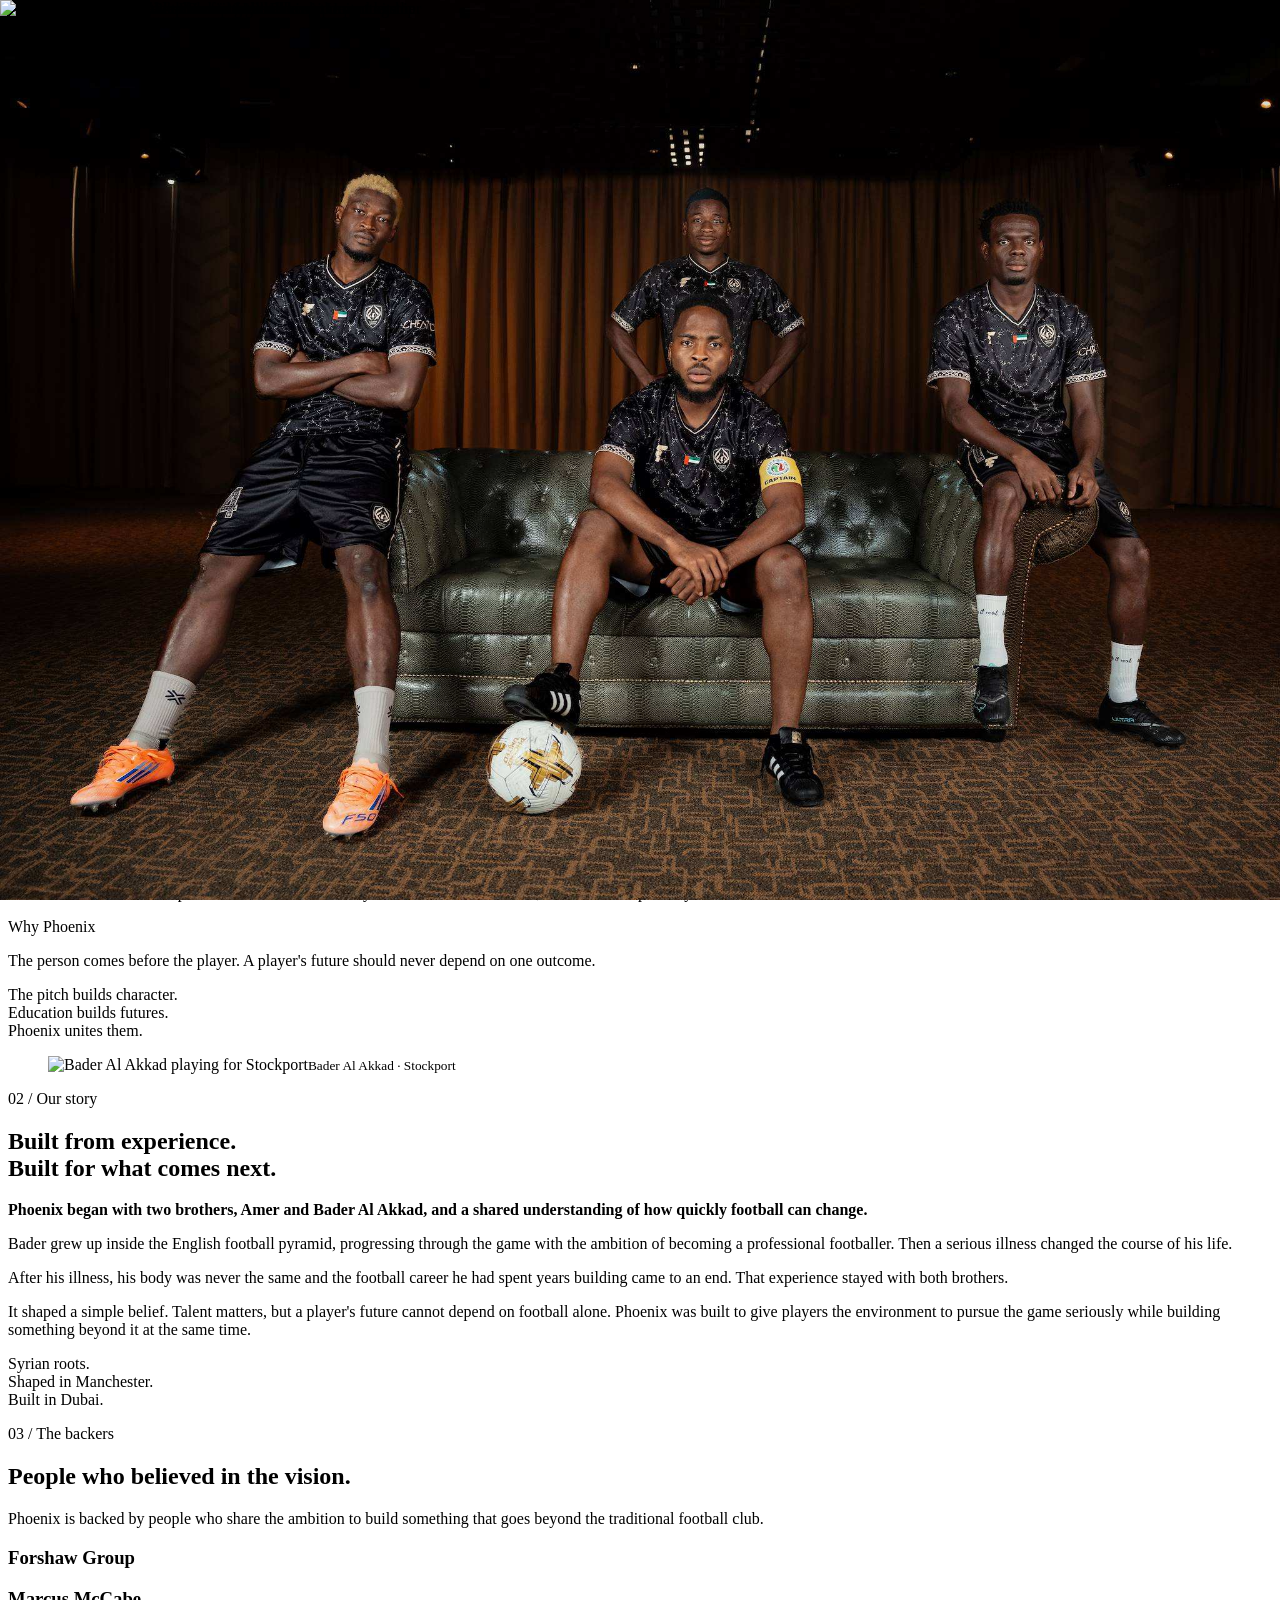
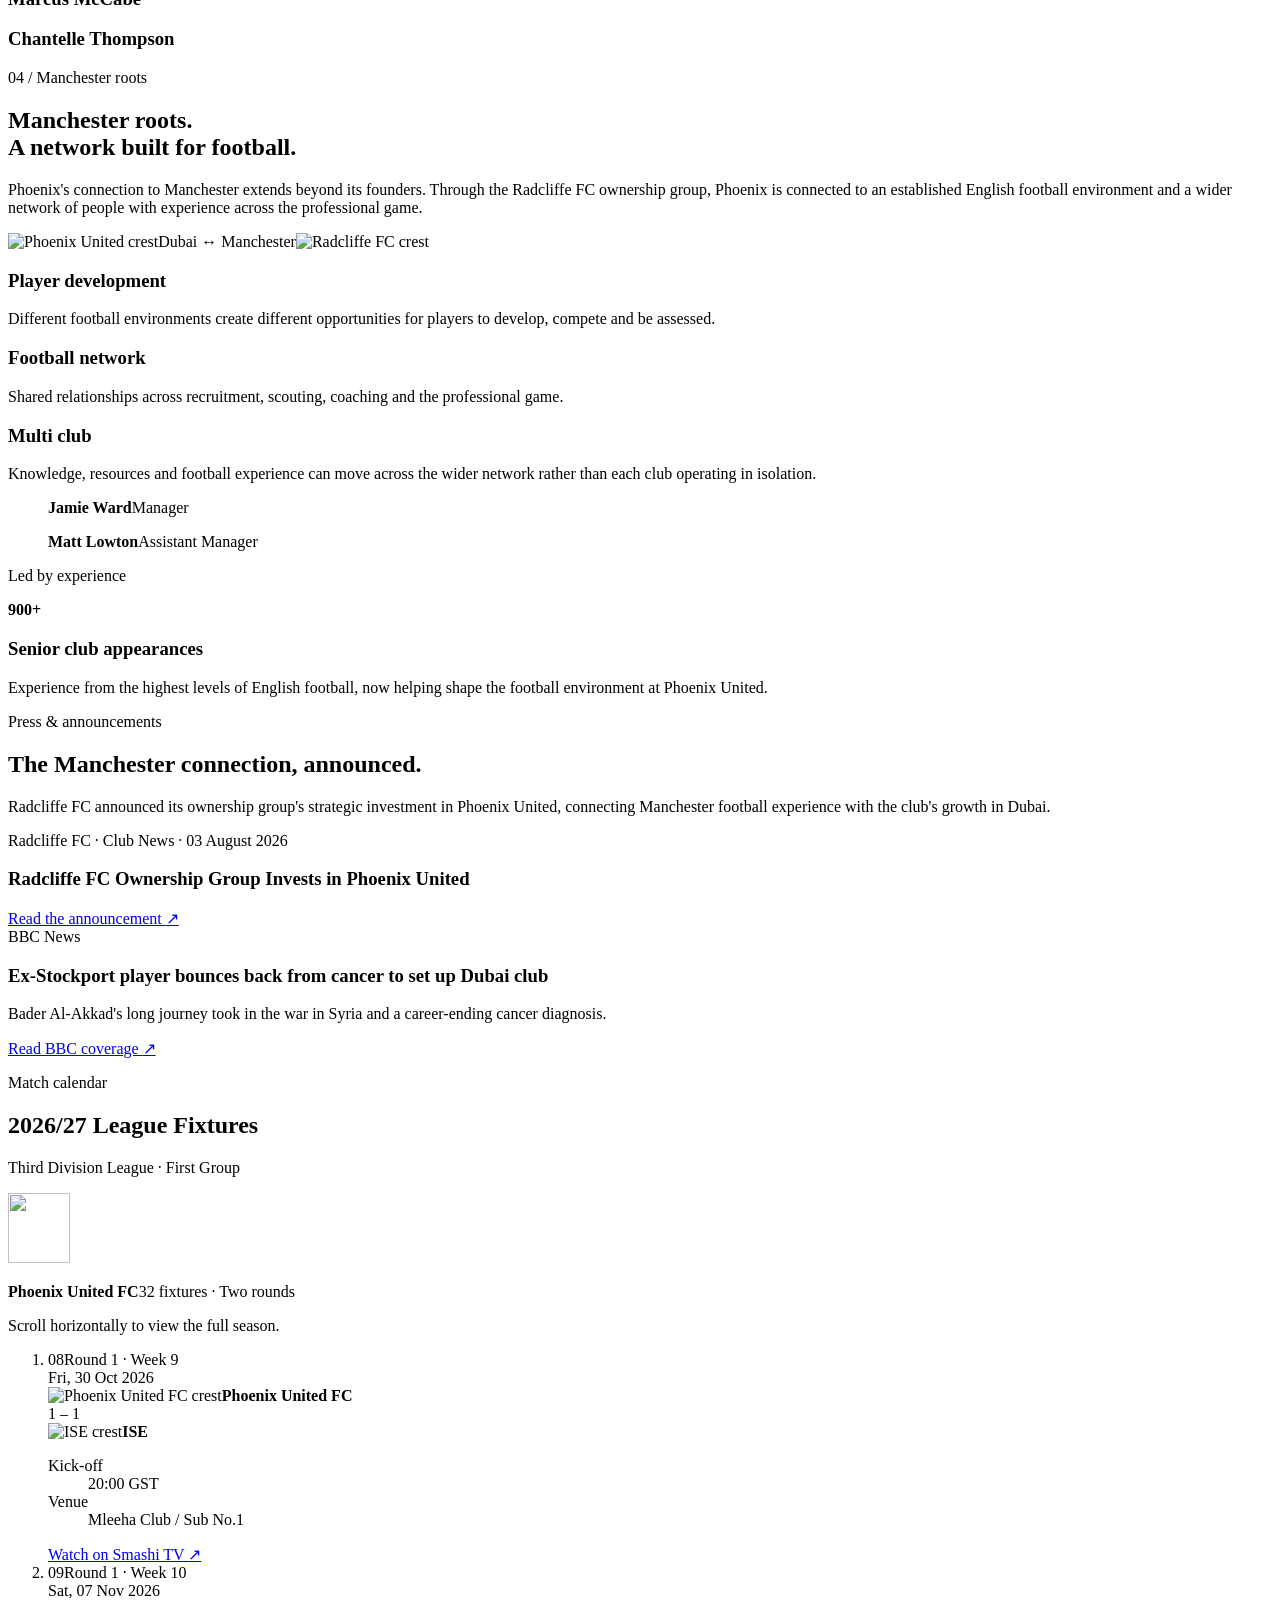
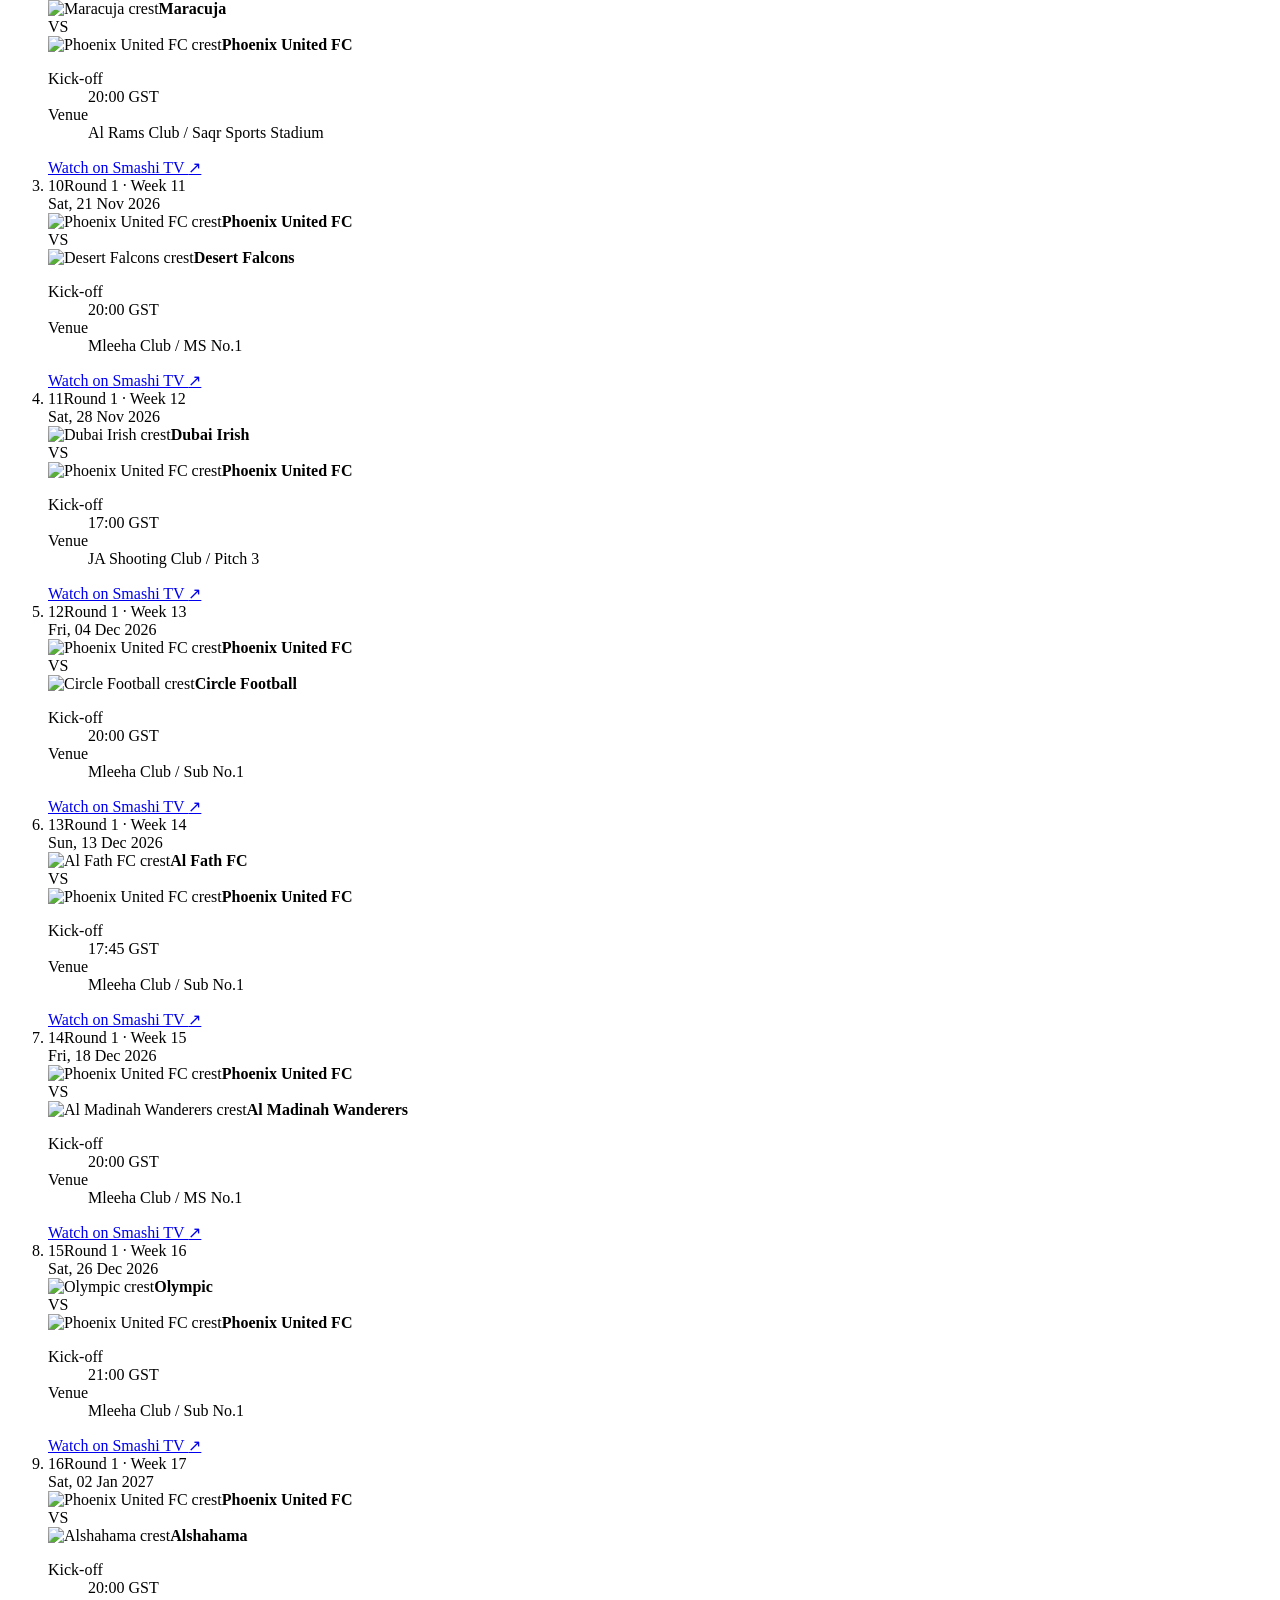
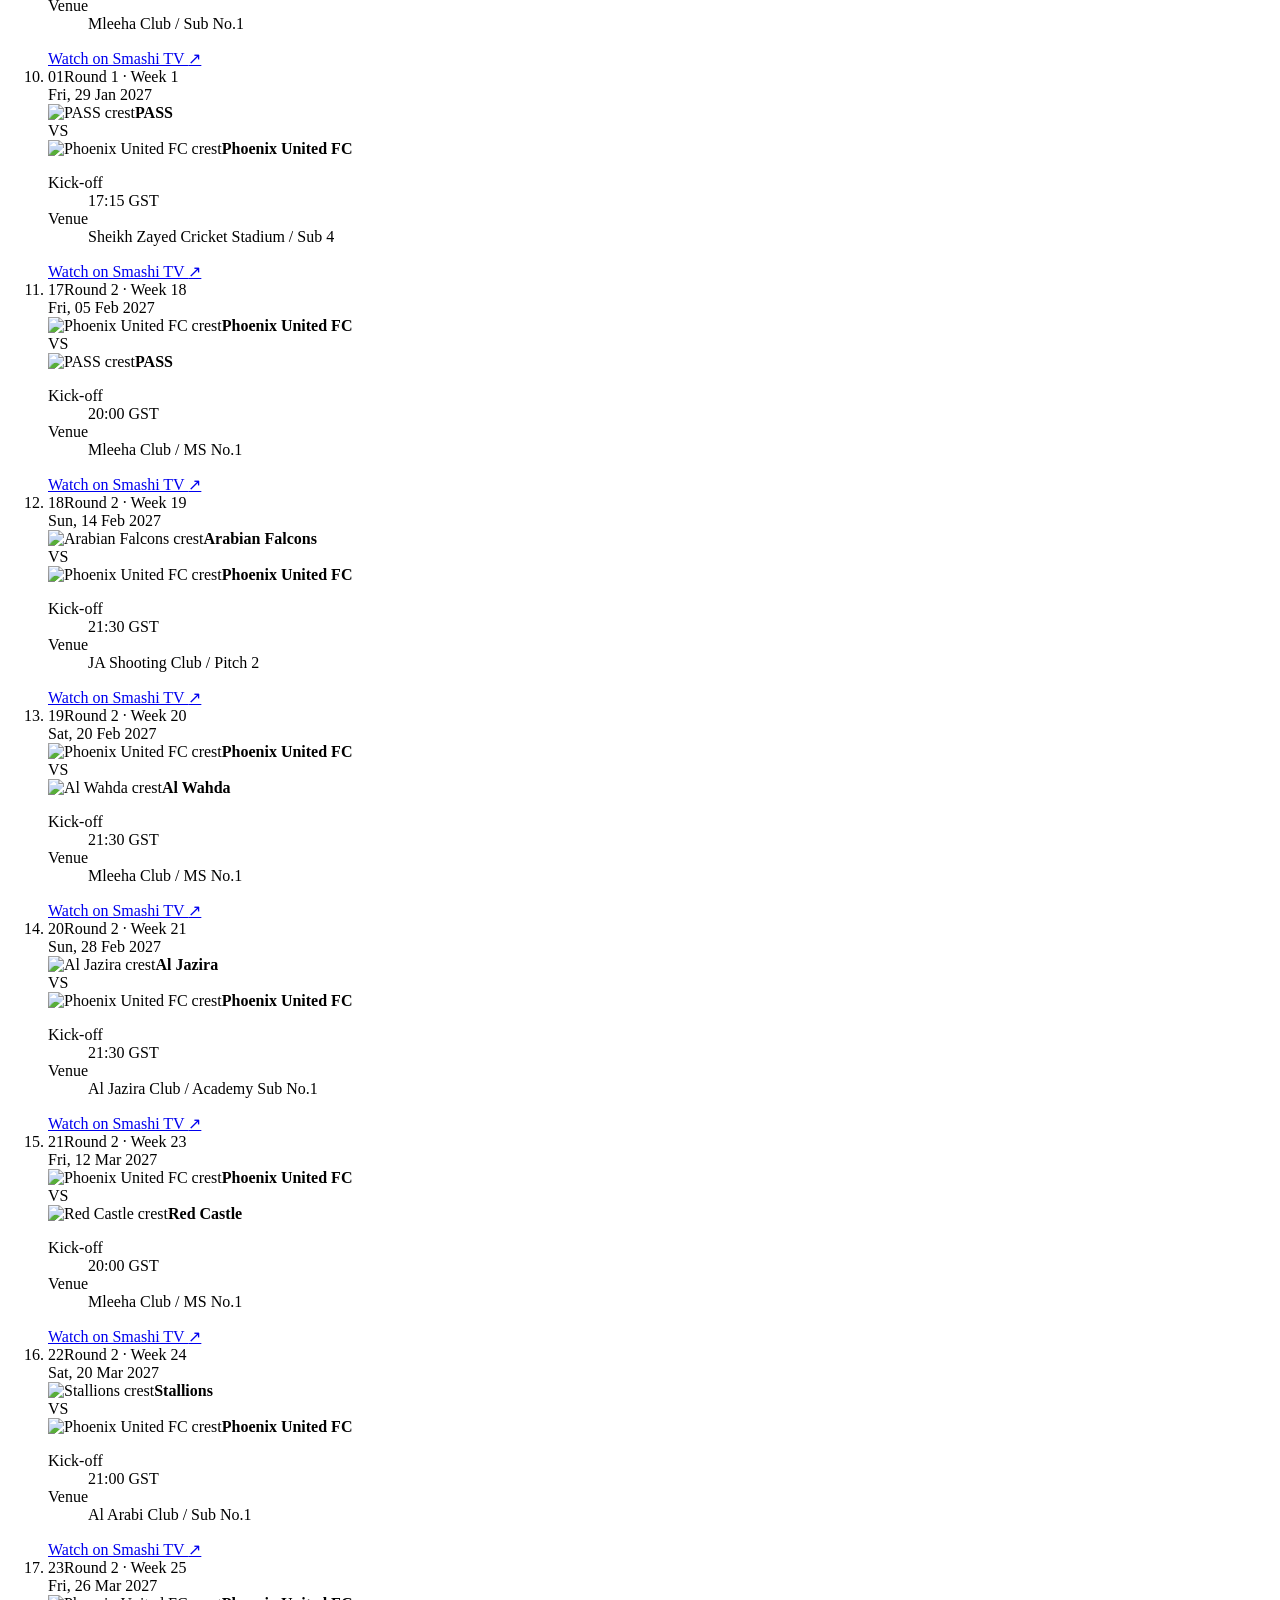
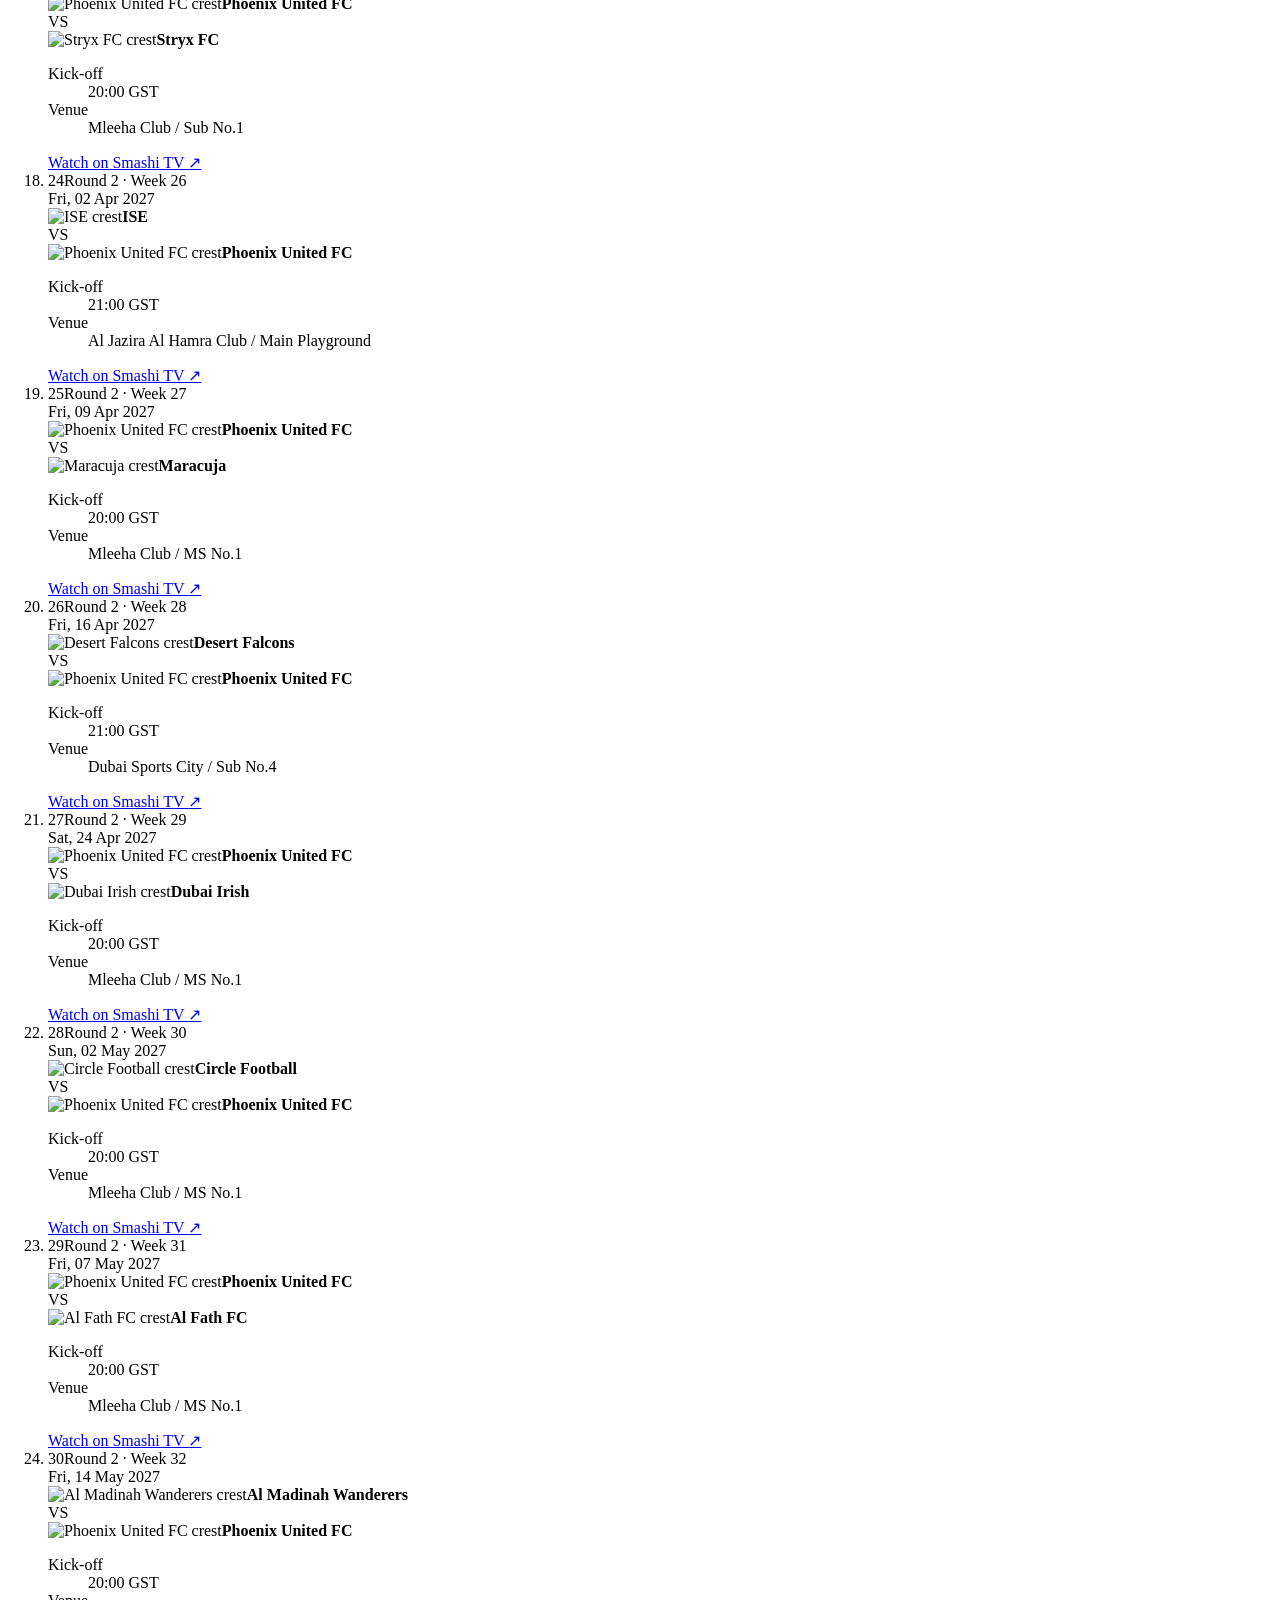
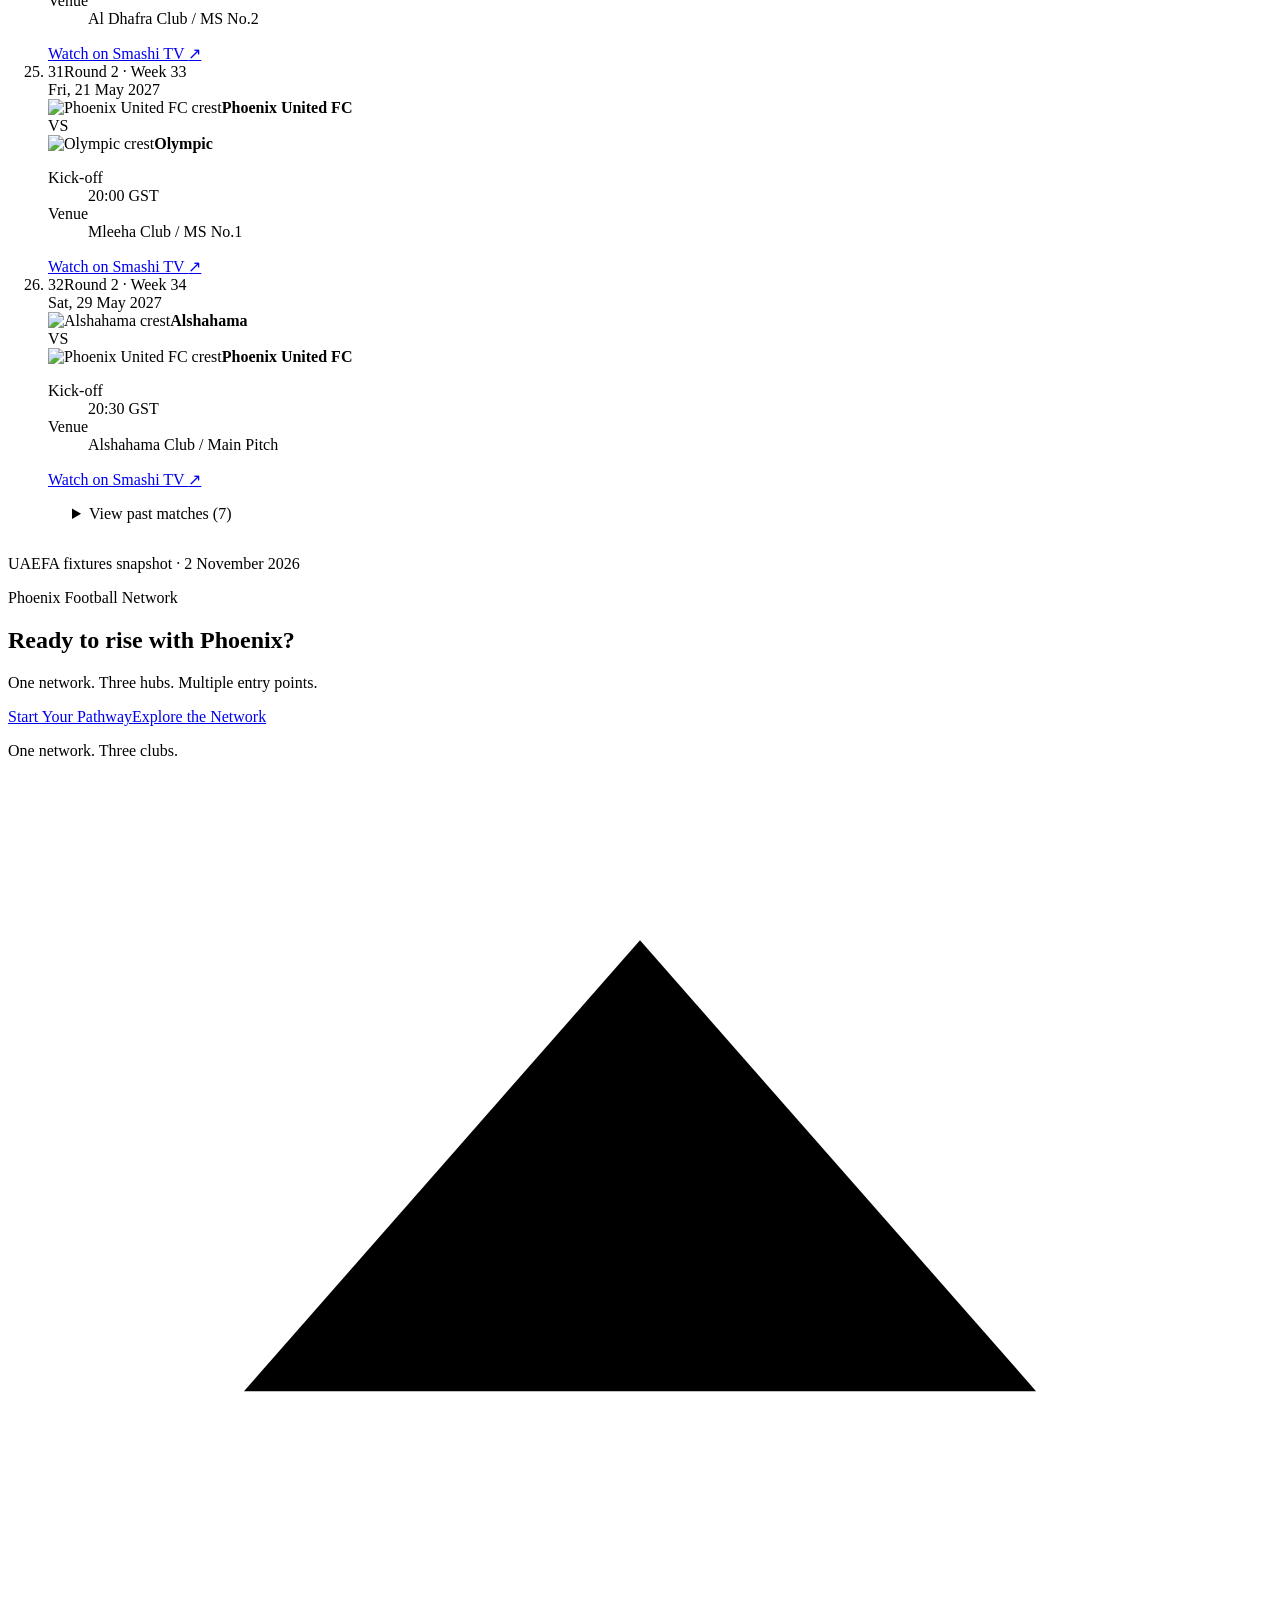
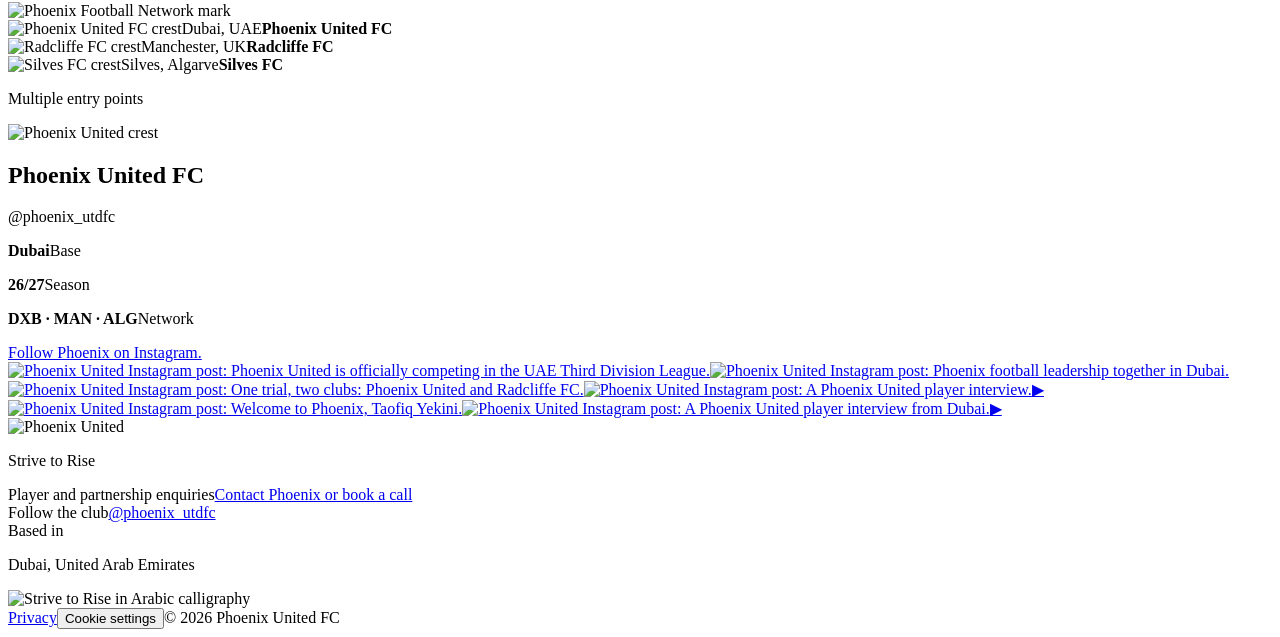
==== commit b71c768d: "Match club homepage with photo and fixtures updates" ====
--- a/index.html
+++ b/index.html
@@ -1,113 +1,11 @@
-<!doctype html>
-<html lang="en">
-<head>
-  <meta charset="utf-8">
-  <meta name="viewport" content="width=device-width, initial-scale=1">
-  <title>Phoenix United — Hero & matchday review</title>
-  <link rel="stylesheet" href="review.css">
-  <script src="review.js" defer></script>
-</head>
-<body>
-  <a href="#review-content" class="skip">Skip to review</a>
-  <header class="review-header">
-    <a class="review-brand" href="#preview"><img src="assets/phoenix-crest.svg" alt="Phoenix United crest" width="34" height="42"><span>Phoenix United <small>Hero & matchday review</small></span></a>
-    <span class="private-label">Review preview · Saved fixtures</span>
-  </header>
-  <nav class="review-nav" aria-label="Review sections">
-    <a href="#preview">Website preview</a><a href="#shortlist">10 photo choices</a><a href="#video">Video option</a><a href="#plan">Research & plan</a>
-  </nav>
-  <main id="review-content">
-    
-    <section id="preview" class="review-section">
-      <div class="review-intro"><div><h1>A real club.<br>A real first impression.</h1><p>Try the supplied photography in the Club hero, then explore the fixture calendar with saved UAEFA results below it.</p></div><a class="quiet-link" href="#plan">Read the implementation plan</a></div>
-      <div class="preview-toolbar">
-        <label>Hero photograph<select id="hero-choice" aria-label="Choose hero photograph"></select></label>
-        <fieldset><legend>Composition</legend><button type="button" data-layout="split" aria-pressed="false">Split</button><button type="button" data-layout="wide" aria-pressed="true">Wide crop</button></fieldset>
-        <fieldset><legend>Viewport</legend><button type="button" data-size="desktop" aria-pressed="true">Desktop</button><button type="button" data-size="phone" aria-pressed="false">Phone</button></fieldset>
-        <label id="crop-control">Vertical crop<input id="crop" type="range" min="0" max="100" value="56"></label>
-      </div>
-      <p class="photo-caption" id="selected-caption"></p>
-      <div class="website-preview" id="website-preview">
-        <header class="club-header"><img src="assets/phoenix-united-wordmark.svg" alt="Phoenix United" width="200" height="32"><nav aria-label="Club preview"><span aria-current="page">Club</span><a href="#fixtures">Fixtures</a></nav><span class="club-place">Dubai, UAE</span></header>
-        <section class="hero wide" id="hero" aria-labelledby="hero-title">
-          <div class="hero-photo"><img id="hero-photo" src="media/DSC09915.jpg" alt="Phoenix players in the black away kit gathered around a sofa and football" width="2048" height="2560" fetchpriority="high"></div>
-          <div class="hero-copy"><img src="assets/arabic-slogan-transparent.png" class="slogan" alt="Strive to Rise in Arabic" width="420" height="284"><h2 id="hero-title">Built<br>to rise.</h2><p>The person before the player. Developing footballers, building futures and creating pathways beyond the pitch.</p><div class="hero-actions"><a href="https://phoenixutd.com/pathway#assessment" class="gold-button" target="_blank" rel="noreferrer">Start Your Pathway</a><a href="#fixtures" class="outline-button">View Fixtures</a></div></div>
-          <p class="license">UAE FA Licensed <span>Dubai, UAE</span></p>
-        </section>
-        <section id="fixtures" class="fixture-section" aria-labelledby="fixtures-title">
-          <header class="fixture-heading"><div><h2 id="fixtures-title">2026/27<br>League Fixtures</h2><p>Third Division League · First Group</p></div><div class="fixture-identity"><img src="assets/phoenix-crest.svg" alt="" width="45" height="55"><p><strong>Phoenix United FC</strong><span id="fixture-count">Checking the season…</span></p></div></header>
-          <div class="fixture-tools"><p>Scroll horizontally to view the full season.</p><button id="past-toggle" class="past-button" aria-expanded="false" aria-controls="past-matches">View past matches <span id="past-count"></span></button><div class="scroll-controls"><button type="button" id="previous-fixture" aria-label="Scroll to previous fixtures">←</button><button type="button" id="next-fixture" aria-label="Scroll to next fixtures">→</button></div></div>
-          <div id="match-strip" class="match-strip" role="region" tabindex="0" aria-label="Latest and upcoming Phoenix fixtures"><p class="loading-text">Loading official fixtures…</p></div>
-          <section id="past-matches" class="past-matches" aria-labelledby="past-title" hidden><header><h3 id="past-title">This season’s results</h3><p>Newest first · Official UAEFA results</p></header><div id="past-strip" class="match-strip" role="region" tabindex="0" aria-label="Completed Phoenix matches"></div></section>
-          <footer class="source-line"><p id="feed-status" role="status">Connecting to UAEFA…</p><a href="https://www.uaefa.ae/" target="_blank" rel="noreferrer">Scores & fixtures: UAEFA</a><a href="https://www.uaefa.ae/en/footer/Terms_and_conditions" target="_blank" rel="noreferrer">Source terms</a><button id="refresh-feed" type="button">Check now</button></footer>
-        </section>
-      </div>
-      <p class="review-note">Local review: the hero and fixture section are placed together so you can review them quickly. On the live Club page, the fixtures remain in their existing position below the club content. Goal-to-screen delay still needs a real matchday check.</p>
-    </section>
-
-    <section id="shortlist" class="review-section shortlist-section">
-      <div class="review-intro"><div><h2>Ten photographs.<br>Ten ways to open.</h2><p>Ranked for club identity, composition, recognisable kit and a useful desktop/mobile treatment. Each choice previews in the hero above.</p></div><p class="short-note">From your shared photoshoot.<br>Original filenames preserved.</p></div>
-      <div id="photo-grid" class="photo-grid"></div>
-      <details class="reviewed-details"><summary>What was reviewed, and what was left out</summary><p>I visually compared all 10 direct group photos, all 19 freestyle photos, all 28 high-angle images, and 11 distinct classic away-kit photographs (plus their available PNG variants). This is a curated shortlist from those sets, not a claim to have inspected every file in the shared folder. Headshots and product-only photos are less suited to this homepage brief and were deprioritised.</p><p>The high-angle images use a strong red photographic treatment, which pulls away from Phoenix’s black/gold visual identity. The classic white-background photos are useful for squad pages; one rear-shirt photograph is included as a real alternative to the current AI player concept.</p><p>These local files are SharePoint’s downloaded image previews, generally up to 2048 × 2560. Once a photo is selected, use the matching original from SharePoint for the production export. The existing AI image is absent from this review.</p></details>
-    </section>
-
-    <section id="video" class="review-section video-section">
-      <div><h2>Motion, with<br>real photographs.</h2><p>No original video footage was found in the supplied Photoshoot Photos folder. This optional silent montage uses three of the actual photographs; it is a slideshow direction, not match footage or AI animation.</p><p>For a production hero, keep it muted and short, use a poster image, provide a pause button and show the still photograph when reduced motion or data saving is requested. Portrait footage belongs in the split composition; a wide film needs an actual landscape source.</p><p><strong>Recommendation:</strong> launch with the selected still. Upgrade to a real 8–12 second film when suitable club footage is supplied.</p><a href="media/phoenix-photo-montage.mp4" class="outline-button" download>Download montage preview</a></div>
-      <video controls muted loop playsinline preload="none" poster="media/DSC09915.jpg" aria-label="Silent montage preview made from three supplied Phoenix photographs"><source src="media/phoenix-photo-montage.mp4" type="video/mp4"></video>
-    </section>
-
-    <section id="plan" class="review-section plan-section">
-      <div class="review-intro"><div><h2>The source.<br>The build. The checks.</h2><p>Research completed 1 November 2026. Recommendation: use UAEFA for Phoenix’s custom fixture cards, with an explicit check of live timing before production release.</p></div></div>
-      <h3>What the two sources actually offer</h3>
-      <div class="table-wrap"><table><caption>UAEFA and Sofascore comparison</caption><thead><tr><th scope="col">Requirement</th><th scope="col">UAEFA</th><th scope="col">Sofascore</th></tr></thead><tbody>
-        <tr><th scope="row">Phoenix coverage</th><td>Directly verified: club 961, competition 2574, season 59. All 32 fixtures, seven completed results, venues and rescheduled dates.</td><td>Phoenix team page and past match goal events are publicly visible. This confirms coverage, not the speed or completeness of every match.</td></tr>
-        <tr><th scope="row">Data integration</th><td>Website JSON routes returned data without a key during this investigation. They are website endpoints, not a documented developer product or guaranteed service.</td><td>Official FAQ says a sports-data API is not offered because of provider agreements. Do not build the custom calendar against an unofficial scraper.</td></tr>
-        <tr><th scope="row">Keep Phoenix’s cards</th><td>Yes: map official match IDs to Phoenix’s own crests, dates, scores and status labels.</td><td>Official widgets keep Sofascore’s presentation. A particular team-results widget for this league still needs confirming; it is not a drop-in source for Phoenix’s custom cards.</td></tr>
-        <tr><th scope="row">Live behaviour</th><td>Score fields, match status and an update route exist. Goal events verified for a completed Phoenix match. Actual in-play cadence remains unmeasured.</td><td>Official widgets are described as updating live. No independently measured delay for Phoenix was established here.</td></tr>
-        <tr><th scope="row">Cost / access</th><td>No API key or payment was needed for the read-only research requests. Public reachability does not establish a permanent free API or production permission.</td><td>Official widgets are advertised as free. API access is unavailable through their stated public offering.</td></tr>
-        <tr><th scope="row">Production condition</th><td>Confirm with the club/UAEFA that this website route is covered by their permitted feed use and agree a suitable request rate. Retain attribution and a source link.</td><td>Use the supplied official embed if its coverage and layout fit, or request an authorised data arrangement. No silent scraping fallback.</td></tr>
-      </tbody></table></div>
-      <div class="research-verdict"><h3>Use UAEFA first.</h3><p>It already has the match IDs stored in Phoenix’s current calendar, so results can attach to the correct cards without guessing team names. Sofascore is a useful coverage comparison and an optional official embed, but its public offering does not give us the data access needed for this exact design.</p></div>
-
-      <h3>Do we need a scraper?</h3>
-      <p>No HTML scraper is needed for the current connection. UAEFA’s own website reads structured JSON from a website endpoint, and this local server reads that same data, validates it, caches it and passes it to Phoenix’s cards. It is technically an internal API; what is missing is a documented, supported public API offering. Sofascore’s supported external option is its official widget. If UAEFA changes its endpoint, keep the last successful results while repairing the connection or arranging an authorised feed; do not silently substitute an unofficial Sofascore scraper.</p>
-      <h3>Verified endpoints and evidence</h3>
-      <ul class="evidence-list">
-        <li><a href="https://www.uaefa.ae/api/matches?lang=en&amp;club_id=961" target="_blank" rel="noreferrer">Phoenix season: matches?lang=en&amp;club_id=961</a><p>Verified 32 unique match IDs. Finished matches return status 6; scheduled matches return status 2. Other status IDs must be checked against real examples before assigning labels.</p></li>
-        <li><a href="https://www.uaefa.ae/api/matches_updates_match?lang=en&amp;match_id=81981" target="_blank" rel="noreferrer">Phoenix–ISE match status: match 81981</a><p>The update endpoint returns a status text and a change counter. Its response timestamp is not proof of when a goal happened or when it reached UAEFA.</p></li>
-        <li><a href="https://www.uaefa.ae/api/match_highlights2?lang=en&amp;match_id=81981" target="_blank" rel="noreferrer">Phoenix–ISE match timeline: match 81981</a><p>Verified final score 1–1, with goal events at 4 and 58 minutes. Historical event minutes establish available detail; they do not establish live delivery speed.</p></li>
-        <li><a href="https://www.uaefa.ae/api/matches?lang=ar&amp;club_id=961" target="_blank" rel="noreferrer">Arabic season response</a><p>Arabic team and venue names were verified. Production keeps UAE/GST kickoff time, Arabic layout and source-provided translated names.</p></li>
-      </ul>
-      <p>Schedule correction found: match 81921, PASS–Phoenix, is now 29 January 2027 at 17:15 GST. The current site still has 4 September 2026. The integration must update schedules as well as scores.</p>
-
-      <h3>Exact visitor experience</h3>
-      <ol class="plan-list">
-        <li><strong>Open the existing Club fixture section.</strong> Keep the existing heading, club crests, black/bone/gold styling and horizontal cards. Start with the current confirmed in-play match; otherwise start with the latest completed match. Upcoming matches follow in kickoff order.</li>
-        <li><strong>Place the scores below the logos.</strong> Show a score only when the source provides one. A future match displays “VS” and kickoff time. Labels distinguish Live, Half-time, Full-time, Postponed and Cancelled only when source data supports them. Never manufacture 0–0 or a running minute from the clock.</li>
-        <li><strong>Add “View past matches” beside the scroll hint.</strong> This is a real button with an expanded state. It reveals the season’s results directly below the main strip, newest first; it does not send the visitor to another site.</li>
-        <li><strong>Refresh without moving the visitor.</strong> Update the scores in place, preserve the selected card and horizontal scroll, and pause browser polling in hidden tabs. Show “Last checked” and a clear saved-results state if the source fails.</li>
-        <li><strong>Replace the AI hero with the selected real photo.</strong> Preserve the existing copy and official artwork. Prepare deliberate desktop and mobile crops, or use the split composition to keep the whole subject visible. Keep Arabic copy away from faces and shirt crests.</li>
-      </ol>
-
-      <h3>Production implementation</h3>
-      <ol class="plan-list">
-        <li><strong>Server feed — add <code>app/api/fixtures/route.ts</code> and a small normalizer.</strong> Fetch the fixed UAEFA host on the server; accept no caller-supplied destination. Filter Phoenix club 961 and league 2574, validate IDs, score integers, status and timestamps. Convert source GST into explicit timestamps and preserve zero versus missing scores.</li>
-        <li><strong>Shared cache and last good result.</strong> Store one validated season snapshot in the existing D1 environment, with retrieval time and season ID. Refresh on demand using a shared lease so concurrent visitors do not multiply upstream requests. Serve the previous snapshot when validation or the source fails. Use a source timeout, bounded response size and increasing retry delay.</li>
-        <li><strong>Matchday cadence.</strong> Proposed upstream ceiling: one shared check per 30 seconds around a match, adjusted to UAEFA’s agreed rate and observed updates. Between matches, refresh schedules about every 15 minutes. The browser checks our cached endpoint, never UAEFA directly. If nobody is viewing, no continuous process is required; the next visitor triggers a freshness check.</li>
-        <li><strong>Calendar — update <code>app/components/fixture-calendar.tsx</code> and its CSS.</strong> Reuse the existing opponent crest map and stable match IDs. Add score/status display, upcoming/latest ordering, the inline results disclosure, accessible scroll controls and a narrow-screen layout. Keep the current source file as a clearly dated emergency schedule seed, not an invented result source.</li>
-        <li><strong>Language and hero.</strong> Add the new labels to <code>app/components/language-controller.tsx</code>; check RTL controls and both team orders. Update the hero asset in <code>app/page.tsx</code>, its responsive image rules and alt text after the photo is selected. Export WebP/AVIF with a mobile crop; keep originals outside the public build.</li>
-        <li><strong>Release and rollback.</strong> Review the local result, verify the supported source arrangement and observe a matchday, then publish the agreed change. Retain the prior hero and static calendar version for a quick rollback. The local server in this folder is a review tool, not the deployed application.</li>
-      </ol>
-
-      <h3>Acceptance checks before release</h3>
-      <ul class="check-list"><li>32 unique fixtures map to the right opponents and source IDs; PASS uses its corrected date.</li><li>Latest completed match is Phoenix 1–1 ISE; missing scores remain missing, and 0 remains a valid goal count.</li><li>Past-match control works by keyboard, announces its state and reveals all seven completed league matches.</li><li>Observe kickoff, a goal, half-time and full-time during a real Phoenix game. Record the source update and the website display time separately.</li><li>Confirm a postponed or cancelled fixture does not appear as live solely because kickoff has passed.</li><li>Simulate timeout, malformed JSON and concurrent visitors; retain last good scores and show honest freshness.</li><li>Check desktop, narrow mobile and Arabic: complete faces, team order, legible scores, visible focus and no page overflow.</li><li>For optional video, verify poster fallback, pause, reduced motion, muted playback and loading cost.</li></ul>
-      <p><strong>Current review scope:</strong> the preview connects to UAEFA and caches locally. It includes real results and fixture sorting. It does not establish a full production status dictionary, a permitted production request rate, or live goal timing. No production site has been changed.</p>
-
-      <h3>Primary research sources</h3>
-      <ul class="sources"><li><a href="https://www.uaefa.ae/en/footer/Terms_and_conditions" target="_blank" rel="noreferrer">UAEFA terms, especially feed use and service availability</a> — the terms distinguish feeds from general site copying. Confirm that the proposed JSON route is an approved feed before public operation.</li><li><a href="https://sofascore.helpscoutdocs.com/article/129-sports-data-api-availability" target="_blank" rel="noreferrer">Sofascore’s official API availability FAQ</a> — says API endpoints are not shared because of data-provider agreements.</li><li><a href="https://corporate.sofascore.com/widgets" target="_blank" rel="noreferrer">Sofascore’s official widgets page</a> — describes free, updating embeds, not a custom data API.</li><li><a href="https://www.sofascore.com/football/team/phoenix-united/1260089" target="_blank" rel="noreferrer">Phoenix United on Sofascore</a> — verifies team coverage.</li></ul>
-    </section>
-  </main>
-  <footer class="review-footer">Phoenix United · Local review · 1 November 2026 <a href="#preview">Back to the preview</a></footer>
-  <dialog id="photo-dialog"><button type="button" id="close-photo" aria-label="Close photo">Close</button><img id="full-photo" src="media/DSC09915.jpg" alt="Selected Phoenix United photograph"><p id="full-caption"></p></dialog>
-</body>
-</html>
+<!DOCTYPE html>
+<html lang="en"><head><meta charset="utf-8"/><meta content="width=device-width, initial-scale=1" name="viewport"/><link as="image" href="https://phoenixutd.com/brand/phoenix-united-wordmark.svg" rel="preload"/><link as="image" fetchpriority="high" href="media/DSC09915.jpg" imagesizes="100vw" rel="preload"/><link as="image" href="https://phoenixutd.com/brand/phoenix-crest.svg" rel="preload"/><link as="image" href="https://phoenixutd.com/brand/arabic-slogan-transparent.png" rel="preload"/><link data-precedence="vite-rsc/importer-resources" data-rsc-css-href="/assets/index-BIYOd-fQ.css" href="https://phoenixutd.com/assets/index-BIYOd-fQ.css" rel="stylesheet"/><link data-precedence="vite-rsc/client-reference" href="https://phoenixutd.com/assets/partner-rail-B1v08OUo.css" rel="stylesheet"/><title>Phoenix United FC | Football Club in Dubai</title><meta content="Phoenix United FC is a UAE FA licensed football club in Dubai, built to rise." name="description"/><meta content="Phoenix United FC" name="application-name"/><meta content="index, follow" name="robots"/><meta content="Phoenix United FC | Dubai Football Club" property="og:title"/><meta content="A UAE FA licensed football club in Dubai, connecting real club football with an international player pathway." property="og:description"/><meta content="https://phoenixutd.com/" property="og:url"/><meta content="Phoenix United FC" property="og:site_name"/><meta content="website" property="og:type"/><meta content="https://phoenixutd.com/og-share.png" property="og:image"/><meta content="1200" property="og:image:width"/><meta content="630" property="og:image:height"/><meta content="Phoenix United FC: a football club in Dubai, built to rise." property="og:image:alt"/><meta content="summary_large_image" name="twitter:card"/><meta content="Phoenix United FC | Dubai Football Club" name="twitter:title"/><meta content="A real football club in Dubai, connected to an international player pathway." name="twitter:description"/><meta content="https://phoenixutd.com/og-share.png" name="twitter:image"/><link href="https://phoenixutd.com/brand/phoenix-flame.svg" rel="shortcut icon"/><link href="https://phoenixutd.com/brand/phoenix-flame.svg" rel="icon"/><link href="https://phoenixutd.com/brand/phoenix-flame.svg" rel="apple-touch-icon"/><link href="https://phoenixutd.com/" rel="canonical"/><meta content="#0D0D0D" name="theme-color"/>
+<style>.preview-results > summary { cursor:pointer; margin:1rem var(--page-pad, 5vw); }</style></head><body><div class="final-site club-page"><header class="site-header"><a class="skip-link" href="#main-content">Skip to main content</a><a aria-label="Phoenix United FC home" class="brand-lockup" href="https://phoenixutd.com/"><img alt="" aria-hidden="true" height="57" src="https://phoenixutd.com/brand/phoenix-united-wordmark.svg" width="142"/></a><a aria-label="Switch language to Arabic" class="language-switch" data-language-toggle="true" href="https://phoenixutd.com/?lang=ar">العربية</a><button aria-controls="primary-navigation" aria-expanded="false" class="menu-toggle" type="button"><span class="sr-only">Open menu</span><span aria-hidden="true"></span><span aria-hidden="true"></span></button><nav aria-label="Primary navigation" id="primary-navigation"><div aria-hidden="true" class="mobile-nav-brand"><div><img alt="" height="59" src="https://phoenixutd.com/brand/phoenix-united-wordmark.svg" width="148"/><span>Enter the tunnel · DXB 01</span></div></div><a aria-current="page" href="https://phoenixutd.com/"><span class="nav-index">01</span><strong>The Club</strong></a><a href="https://phoenixutd.com/pathway"><span class="nav-index">02</span><strong>Pathway</strong></a><a href="https://phoenixutd.com/store"><span class="nav-index">03</span><strong>Culture</strong></a><a class="desktop-subnav" href="https://phoenixutd.com/network"><span class="nav-index">04</span><strong>Network</strong></a><a class="desktop-subnav" href="https://phoenixutd.com/#press"><span class="nav-index">05</span><strong>News</strong></a><a class="header-cta" href="https://phoenixutd.com/pathway#assessment"><span class="header-cta-desktop">Apply</span><span class="header-cta-mobile">Apply</span></a><div aria-hidden="true" class="mobile-nav-route"><span class="is-current">DXB</span><i></i><span>MAN</span><i></i><span>ALG</span></div></nav></header><main id="main-content"><section aria-labelledby="club-hero-title" class="club-hero club-hero-editorial"><figure class="club-hero-media"><img alt="Four Phoenix United players gathered around a couch and football" data-nimg="fill" decoding="async" fetchpriority="high" loading="eager" sizes="100vw" src="media/DSC09915.jpg" style="position:absolute;inset:0;width:100%;height:100%;object-fit:cover;object-position:50% 56%"/></figure><div class="club-hero-copy"><img alt="Strive to Rise in Arabic" class="hero-arabic-slogan" data-nimg="1" decoding="async" height="284" loading="lazy" src="https://phoenixutd.com/brand/arabic-slogan-transparent.png" srcset="https://phoenixutd.com/brand/arabic-slogan-transparent.png 640w, https://phoenixutd.com/brand/arabic-slogan-transparent.png 750w, https://phoenixutd.com/brand/arabic-slogan-transparent.png 828w" width="420"/><h1 id="club-hero-title">Built to rise.</h1><p class="club-hero-lede">The person before the player. Developing footballers, building futures and creating pathways beyond the pitch.</p><div class="final-actions"><a class="button button-primary" href="https://phoenixutd.com/pathway#assessment">Start Your Pathway</a><a class="button button-secondary" href="#fixtures">View Fixtures</a></div></div><p class="club-license-rail"><span>UAE FA Licensed</span><strong>Dubai, UAE</strong></p></section><section aria-label="Phoenix partners" class="credibility-rail" id="partners"><div aria-label="Phoenix network and licensing organisations" class="_viewport_1t10w_1" role="region"><div class="_track_1t10w_10"><ul class="_group_1t10w_17"><li class="_card_1t10w_27"><a aria-label="Visit UAE FA" class="_cardLink_1t10w_34" href="https://www.uaefa.ae/" rel="noreferrer" target="_blank"><span class="_logoPlate_1t10w_54"><img alt="UAE FA logo" class="" decoding="async" loading="lazy" src="https://phoenixutd.com/partners/uae-fa.svg"/></span></a></li><li class="_card_1t10w_27"><a aria-label="Visit Radcliffe FC" class="_cardLink_1t10w_34" href="https://radcliffefc.com/" rel="noreferrer" target="_blank"><span class="_logoPlate_1t10w_54"><img alt="Radcliffe FC logo" class="" decoding="async" loading="lazy" src="https://phoenixutd.com/partners/radcliffe-crest.svg"/></span></a></li><li class="_card_1t10w_27"><a aria-label="Visit Silves FC" class="_cardLink_1t10w_34" href="https://www.silvesfc.pt/pt/" rel="noreferrer" target="_blank"><span class="_logoPlate_1t10w_54"><img alt="Silves FC logo" class="" decoding="async" loading="lazy" src="https://phoenixutd.com/partners/silves-crest.webp"/></span></a></li><li class="_card_1t10w_27"><a aria-label="Visit Wimbledon Wealth" class="_cardLink_1t10w_34" href="https://wimbledonwealth.com/" rel="noreferrer" target="_blank"><span class="_logoPlate_1t10w_54 _wimbledonPlate_1t10w_63"><img alt="Wimbledon Wealth logo" class="" decoding="async" loading="lazy" src="https://phoenixutd.com/partners/wimbledon-wealth-colour.png"/></span></a></li><li class="_card_1t10w_27"><a aria-label="Visit Cheat Daze" class="_cardLink_1t10w_34" href="https://cheatdazedesserts.com/" rel="noreferrer" target="_blank"><span class="_logoPlate_1t10w_54"><img alt="Cheat Daze logo" class="_inkLogo_1t10w_80" decoding="async" loading="lazy" src="https://phoenixutd.com/partners/cheat-daze-transparent.png"/></span></a></li><li class="_card_1t10w_27"><a aria-label="Visit Farellys" class="_cardLink_1t10w_34" href="https://farrellysworld.co.uk/" rel="noreferrer" target="_blank"><span class="_logoPlate_1t10w_54"><img alt="Farellys logo" class="_inkLogo_1t10w_80" decoding="async" loading="lazy" src="https://phoenixutd.com/partners/farellys-transparent.png"/></span></a></li><li class="_card_1t10w_27"><span class="_cardBody_1t10w_35"><span class="_logoPlate_1t10w_54"><img alt="Arise Edge logo" class="_ariseEdgeLogo_1t10w_85" decoding="async" loading="lazy" src="https://phoenixutd.com/partners/arise-edge.svg"/></span></span></li><li class="_card_1t10w_27"><a aria-label="Visit Joe Thompson Foundation" class="_cardLink_1t10w_34" href="https://joethompsonfoundation.co.uk/" rel="noreferrer" target="_blank"><span class="_logoPlate_1t10w_54"><img alt="Joe Thompson Foundation logo" class="" decoding="async" loading="lazy" src="https://joethompsonfoundation.co.uk/wp-content/uploads/2025/10/JoeThompsonFoundation-1024x845.png"/></span></a></li><li class="_card_1t10w_27"><a aria-label="Visit Holaskoko Football Academy" class="_cardLink_1t10w_34" href="https://www.holaskokogroup.com/holaskokofootballacademy" rel="noreferrer" target="_blank"><span class="_logoPlate_1t10w_54"><img alt="Holaskoko Football Academy logo" class="" decoding="async" loading="lazy" src="https://static.wixstatic.com/media/6b9136_10ee794b31504993a3fa597ad9083458~mv2.jpg/v1/fill/w_1078,h_1052,al_c,q_85,enc_avif,quality_auto/6b9136_10ee794b31504993a3fa597ad9083458~mv2.jpg"/></span></a></li><li class="_card_1t10w_27"><a aria-label="Visit SPSA · Assess. Train. Succeed." class="_cardLink_1t10w_34" href="https://spsa-center.com/" rel="noreferrer" target="_blank"><span class="_logoPlate_1t10w_54"><img alt="SPSA · Assess. Train. Succeed. logo" class="" decoding="async" loading="lazy" src="https://phoenixutd.com/partners/spsa-white.png"/></span></a></li></ul><ul aria-hidden="true" class="_group_1t10w_17 _duplicate_1t10w_123"><li class="_card_1t10w_27"><a aria-label="Visit UAE FA" class="_cardLink_1t10w_34" href="https://www.uaefa.ae/" rel="noreferrer" target="_blank"><span class="_logoPlate_1t10w_54"><img alt="" class="" decoding="async" loading="lazy" src="https://phoenixutd.com/partners/uae-fa.svg"/></span></a></li><li class="_card_1t10w_27"><a aria-label="Visit Radcliffe FC" class="_cardLink_1t10w_34" href="https://radcliffefc.com/" rel="noreferrer" target="_blank"><span class="_logoPlate_1t10w_54"><img alt="" class="" decoding="async" loading="lazy" src="https://phoenixutd.com/partners/radcliffe-crest.svg"/></span></a></li><li class="_card_1t10w_27"><a aria-label="Visit Silves FC" class="_cardLink_1t10w_34" href="https://www.silvesfc.pt/pt/" rel="noreferrer" target="_blank"><span class="_logoPlate_1t10w_54"><img alt="" class="" decoding="async" loading="lazy" src="https://phoenixutd.com/partners/silves-crest.webp"/></span></a></li><li class="_card_1t10w_27"><a aria-label="Visit Wimbledon Wealth" class="_cardLink_1t10w_34" href="https://wimbledonwealth.com/" rel="noreferrer" target="_blank"><span class="_logoPlate_1t10w_54 _wimbledonPlate_1t10w_63"><img alt="" class="" decoding="async" loading="lazy" src="https://phoenixutd.com/partners/wimbledon-wealth-colour.png"/></span></a></li><li class="_card_1t10w_27"><a aria-label="Visit Cheat Daze" class="_cardLink_1t10w_34" href="https://cheatdazedesserts.com/" rel="noreferrer" target="_blank"><span class="_logoPlate_1t10w_54"><img alt="" class="_inkLogo_1t10w_80" decoding="async" loading="lazy" src="https://phoenixutd.com/partners/cheat-daze-transparent.png"/></span></a></li><li class="_card_1t10w_27"><a aria-label="Visit Farellys" class="_cardLink_1t10w_34" href="https://farrellysworld.co.uk/" rel="noreferrer" target="_blank"><span class="_logoPlate_1t10w_54"><img alt="" class="_inkLogo_1t10w_80" decoding="async" loading="lazy" src="https://phoenixutd.com/partners/farellys-transparent.png"/></span></a></li><li aria-hidden="true" class="_card_1t10w_27"><span class="_cardBody_1t10w_35"><span class="_logoPlate_1t10w_54"><img alt="" class="_ariseEdgeLogo_1t10w_85" decoding="async" loading="lazy" src="https://phoenixutd.com/partners/arise-edge.svg"/></span></span></li><li class="_card_1t10w_27"><a aria-label="Visit Joe Thompson Foundation" class="_cardLink_1t10w_34" href="https://joethompsonfoundation.co.uk/" rel="noreferrer" target="_blank"><span class="_logoPlate_1t10w_54"><img alt="" class="" decoding="async" loading="lazy" src="https://joethompsonfoundation.co.uk/wp-content/uploads/2025/10/JoeThompsonFoundation-1024x845.png"/></span></a></li><li class="_card_1t10w_27"><a aria-label="Visit Holaskoko Football Academy" class="_cardLink_1t10w_34" href="https://www.holaskokogroup.com/holaskokofootballacademy" rel="noreferrer" target="_blank"><span class="_logoPlate_1t10w_54"><img alt="" class="" decoding="async" loading="lazy" src="https://static.wixstatic.com/media/6b9136_10ee794b31504993a3fa597ad9083458~mv2.jpg/v1/fill/w_1078,h_1052,al_c,q_85,enc_avif,quality_auto/6b9136_10ee794b31504993a3fa597ad9083458~mv2.jpg"/></span></a></li><li class="_card_1t10w_27"><a aria-label="Visit SPSA · Assess. Train. Succeed." class="_cardLink_1t10w_34" href="https://spsa-center.com/" rel="noreferrer" target="_blank"><span class="_logoPlate_1t10w_54"><img alt="" class="" decoding="async" loading="lazy" src="https://phoenixutd.com/partners/spsa-white.png"/></span></a></li></ul></div></div></section><section aria-labelledby="manifesto-title" class="club-manifesto" id="culture"><figure><img alt="Phoenix players together in a real football environment" data-nimg="fill" decoding="async" loading="lazy" sizes="(max-width: 820px) 100vw, 52vw" src="https://phoenixutd.com/images/instagram-team.jpg" style="position:absolute;inset:0;width:100%;height:100%;object-fit:cover"/></figure><div><p class="final-kicker">01 / More than the 90 minutes</p><h2 id="manifesto-title">More than the 90 minutes.</h2><div class="manifesto-copy"><article><span>Who we are</span><p>Phoenix United is the competitive heart of a wider ecosystem built around football, education and pathways.</p></article><article><span>Why Phoenix</span><p>The person comes before the player. A player's future should never depend on one outcome.</p></article></div><p class="manifesto-belief">The pitch builds character.<br/>Education builds futures.<br/>Phoenix unites them.</p></div></section><section aria-labelledby="story-title" class="story-editorial"><figure class="story-photo-composition"><img alt="Amer and Bader Al Akkad wearing the Phoenix United kits" class="story-founders-photo" data-nimg="fill" decoding="async" loading="lazy" sizes="(max-width: 820px) 100vw, 52vw" src="https://phoenixutd.com/media/founders-kit-launch.webp" style="position:absolute;inset:0;width:100%;height:100%;object-fit:cover"/><span class="story-archive-photo"><img alt="Bader Al Akkad playing for Stockport" data-nimg="1" decoding="async" height="1371" loading="lazy" src="https://phoenixutd.com/media/bader-stockport.webp" srcset="https://phoenixutd.com/media/bader-stockport.webp 640w, https://phoenixutd.com/media/bader-stockport.webp 750w, https://phoenixutd.com/media/bader-stockport.webp 828w, https://phoenixutd.com/media/bader-stockport.webp 1080w, https://phoenixutd.com/media/bader-stockport.webp 1200w, https://phoenixutd.com/media/bader-stockport.webp 1920w, https://phoenixutd.com/media/bader-stockport.webp 2048w" width="1100"/><small>Bader Al Akkad · Stockport</small></span></figure><div><p class="final-kicker">02 / Our story</p><h2 id="story-title">Built from experience.<br/>Built for what comes next.</h2><p><strong>Phoenix began with two brothers, Amer and Bader Al Akkad, and a shared understanding of how quickly football can change.</strong></p><p>Bader grew up inside the English football pyramid, progressing through the game with the ambition of becoming a professional footballer. Then a serious illness changed the course of his life.</p><p>After his illness, his body was never the same and the football career he had spent years building came to an end. That experience stayed with both brothers.</p><p>It shaped a simple belief. Talent matters, but a player's future cannot depend on football alone. Phoenix was built to give players the environment to pursue the game seriously while building something beyond it at the same time.</p><p class="story-closing">Syrian roots.<br/>Shaped in Manchester.<br/>Built in Dubai.</p></div></section><section aria-labelledby="backers-title" class="backers-section"><div><p class="final-kicker">03 / The backers</p><h2 id="backers-title">People who believed in the vision.</h2><p>Phoenix is backed by people who share the ambition to build something that goes beyond the traditional football club.</p></div><div class="backers-visual"><figure><img alt="Phoenix and Radcliffe leadership together" data-nimg="fill" decoding="async" loading="lazy" sizes="(max-width: 900px) 100vw, 62vw" src="https://phoenixutd.com/media/phoenix-backers-group.webp" style="position:absolute;inset:0;width:100%;height:100%;object-fit:cover"/></figure><div class="backer-list"><article><h3>Forshaw Group</h3></article><article><h3>Marcus McCabe</h3></article><article><h3>Chantelle Thompson</h3></article></div></div></section><section aria-labelledby="manchester-title" class="manchester-roots"><div class="manchester-roots-layout"><div class="manchester-roots-copy"><p class="final-kicker">04 / Manchester roots</p><h2 id="manchester-title">Manchester roots.<br/>A network built for football.</h2><p>Phoenix's connection to Manchester extends beyond its founders. Through the Radcliffe FC ownership group, Phoenix is connected to an established English football environment and a wider network of people with experience across the professional game.</p></div><div class="manchester-roots-proof"><figure class="roots-partnership-photo"><img alt="Phoenix and Radcliffe representatives marking the partnership" data-nimg="fill" decoding="async" loading="lazy" sizes="(max-width: 900px) 100vw, 44vw" src="https://phoenixutd.com/media/manchester-partnership.webp" style="position:absolute;inset:0;width:100%;height:100%;object-fit:cover"/></figure><div class="crest-connection"><img alt="Phoenix United crest" data-nimg="1" decoding="async" height="180" loading="lazy" src="https://phoenixutd.com/brand/phoenix-crest-full.webp" srcset="https://phoenixutd.com/brand/phoenix-crest-full.webp 180w" width="180"/><span>Dubai ↔ Manchester</span><img alt="Radcliffe FC crest" data-nimg="1" decoding="async" height="132" loading="lazy" src="https://phoenixutd.com/partners/radcliffe.svg" srcset="https://phoenixutd.com/partners/radcliffe.svg 132w" width="132"/></div></div></div><div class="roots-points"><article><h3>Player development</h3><p>Different football environments create different opportunities for players to develop, compete and be assessed.</p></article><article><h3>Football network</h3><p>Shared relationships across recruitment, scouting, coaching and the professional game.</p></article><article><h3>Multi club</h3><p>Knowledge, resources and football experience can move across the wider network rather than each club operating in isolation.</p></article></div><div class="leadership-editorial"><figure class="leader-portrait leader-portrait-1"><div class="leader-image"><img alt="Jamie Ward signing with Phoenix United" data-nimg="fill" decoding="async" loading="lazy" sizes="(max-width: 900px) 100vw, 31vw" src="https://phoenixutd.com/media/jamie-ward-signing.webp" style="position:absolute;inset:0;width:100%;height:100%;object-fit:cover"/></div><figcaption><strong>Jamie Ward</strong><span>Manager</span></figcaption></figure><figure class="leader-portrait leader-portrait-2"><div class="leader-image"><img alt="Matt Lowton signing with Phoenix United" data-nimg="fill" decoding="async" loading="lazy" sizes="(max-width: 900px) 100vw, 31vw" src="https://phoenixutd.com/media/matt-lowton-signing.webp" style="position:absolute;inset:0;width:100%;height:100%;object-fit:cover"/></div><figcaption><strong>Matt Lowton</strong><span>Assistant Manager</span></figcaption></figure><div class="leadership-stat"><p>Led by experience</p><strong>900+</strong><h3>Senior club appearances</h3><span>Experience from the highest levels of English football, now helping shape the football environment at Phoenix United.</span><figure class="leadership-group-photo"><img alt="Four members of the Phoenix football leadership team together" data-nimg="fill" decoding="async" loading="lazy" sizes="(max-width: 900px) 100vw, 28rem" src="https://phoenixutd.com/media/phoenix-leadership-group.webp" style="position:absolute;inset:0;width:100%;height:100%;object-fit:cover"/></figure></div></div></section><section aria-labelledby="press-title" class="press-section" id="press"><div class="press-heading"><p class="final-kicker">Press &amp; announcements</p><h2 id="press-title">The Manchester connection, announced.</h2><p>Radcliffe FC announced its ownership group's strategic investment in Phoenix United, connecting Manchester football experience with the club's growth in Dubai.</p></div><div class="press-articles"><article class="press-article"><span>Radcliffe FC · Club News · 03 August 2026</span><h3>Radcliffe FC Ownership Group Invests in Phoenix United</h3><a class="text-link" href="https://radcliffefc.com/radcliffe-fc-ownership-group-invests-in-phoenix-united/" rel="noreferrer" target="_blank">Read the announcement <span aria-hidden="true">↗</span></a></article><article class="press-article"><span>BBC News</span><h3>Ex-Stockport player bounces back from cancer to set up Dubai club</h3><p>Bader Al-Akkad's long journey took in the war in Syria and a career-ending cancer diagnosis.</p><a class="text-link" href="https://www.bbc.co.uk/news/articles/ce34wnvql9vo" rel="noreferrer" target="_blank">Read BBC coverage <span aria-hidden="true">↗</span></a></article></div></section><section aria-labelledby="fixtures-title" class="_section_1675j_1" id="fixtures"><header class="_header_1675j_9"><div class="_intro_1675j_17"><p class="_eyebrow_1675j_19">Match calendar</p><h2 id="fixtures-title">2026/27 League Fixtures</h2><p class="_description_1675j_20">Third Division League · First Group</p></div><div class="_identity_1675j_22"><img alt="" aria-hidden="true" height="70" src="https://phoenixutd.com/brand/phoenix-crest.svg" width="62"/><p><strong>Phoenix United FC</strong><span>32<!-- --> fixtures · Two rounds</span></p></div></header><p class="_hint_1675j_21" id="fixtures-scroll-hint">Scroll horizontally to view the full season.</p><div aria-describedby="fixtures-scroll-hint" aria-label="Phoenix United league fixtures" class="_viewport_1675j_74" role="region" tabindex="0"><ol class="_track_1675j_85"><li class="_card_1675j_23"><div class="_cardTopline_1675j_23"><span class="_matchNumber_1675j_120">08</span><span>Round <!-- -->1<!-- --> · Week <!-- -->9</span></div><time class="_date_1675j_122" datetime="2026-10-30T20:00:00+04:00">Fri, 30 Oct 2026</time><div aria-label="Phoenix United FC versus ISE" class="_matchup_1675j_136"><div class="_team_1675j_145"><span class="_crest_1675j_148"><img alt="Phoenix United FC crest" loading="lazy" src="https://phoenixutd.com/brand/phoenix-crest.svg"/></span><strong>Phoenix United FC</strong></div><span aria-label="Final score 1 – 1" class="_versus_1675j_161">1 – 1</span><div class="_team_1675j_145"><span class="_crest_1675j_148"><img alt="ISE crest" loading="lazy" src="https://phoenixutd.com/opponents/ise.png"/></span><strong>ISE</strong></div></div><dl class="_details_1675j_24"><div><dt>Kick-off</dt><dd>20:00 GST</dd></div><div><dt>Venue</dt><dd>Mleeha Club / Sub No.1</dd></div></dl><a class="_streamLink_1675j_168" href="https://smashi.tv/" rel="noreferrer" target="_blank">Watch on Smashi TV <span aria-hidden="true">↗</span></a></li><li class="_card_1675j_23"><div class="_cardTopline_1675j_23"><span class="_matchNumber_1675j_120">09</span><span>Round <!-- -->1<!-- --> · Week <!-- -->10</span></div><time class="_date_1675j_122" datetime="2026-11-07T20:00:00+04:00">Sat, 07 Nov 2026</time><div aria-label="Maracuja versus Phoenix United FC" class="_matchup_1675j_136"><div class="_team_1675j_145"><span class="_crest_1675j_148"><img alt="Maracuja crest" loading="lazy" src="https://phoenixutd.com/opponents/maracuja.png"/></span><strong>Maracuja</strong></div><span class="_versus_1675j_161">VS</span><div class="_team_1675j_145"><span class="_crest_1675j_148"><img alt="Phoenix United FC crest" loading="lazy" src="https://phoenixutd.com/brand/phoenix-crest.svg"/></span><strong>Phoenix United FC</strong></div></div><dl class="_details_1675j_24"><div><dt>Kick-off</dt><dd>20:00 GST</dd></div><div><dt>Venue</dt><dd>Al Rams Club / Saqr Sports Stadium</dd></div></dl><a class="_streamLink_1675j_168" href="https://smashi.tv/" rel="noreferrer" target="_blank">Watch on Smashi TV <span aria-hidden="true">↗</span></a></li><li class="_card_1675j_23"><div class="_cardTopline_1675j_23"><span class="_matchNumber_1675j_120">10</span><span>Round <!-- -->1<!-- --> · Week <!-- -->11</span></div><time class="_date_1675j_122" datetime="2026-11-21T20:00:00+04:00">Sat, 21 Nov 2026</time><div aria-label="Phoenix United FC versus Desert Falcons" class="_matchup_1675j_136"><div class="_team_1675j_145"><span class="_crest_1675j_148"><img alt="Phoenix United FC crest" loading="lazy" src="https://phoenixutd.com/brand/phoenix-crest.svg"/></span><strong>Phoenix United FC</strong></div><span class="_versus_1675j_161">VS</span><div class="_team_1675j_145"><span class="_crest_1675j_148"><img alt="Desert Falcons crest" loading="lazy" src="https://phoenixutd.com/opponents/desert-falcon.png"/></span><strong>Desert Falcons</strong></div></div><dl class="_details_1675j_24"><div><dt>Kick-off</dt><dd>20:00 GST</dd></div><div><dt>Venue</dt><dd>Mleeha Club / MS No.1</dd></div></dl><a class="_streamLink_1675j_168" href="https://smashi.tv/" rel="noreferrer" target="_blank">Watch on Smashi TV <span aria-hidden="true">↗</span></a></li><li class="_card_1675j_23"><div class="_cardTopline_1675j_23"><span class="_matchNumber_1675j_120">11</span><span>Round <!-- -->1<!-- --> · Week <!-- -->12</span></div><time class="_date_1675j_122" datetime="2026-11-28T17:00:00+04:00">Sat, 28 Nov 2026</time><div aria-label="Dubai Irish versus Phoenix United FC" class="_matchup_1675j_136"><div class="_team_1675j_145"><span class="_crest_1675j_148"><img alt="Dubai Irish crest" loading="lazy" src="https://phoenixutd.com/opponents/dubai-irish.png"/></span><strong>Dubai Irish</strong></div><span class="_versus_1675j_161">VS</span><div class="_team_1675j_145"><span class="_crest_1675j_148"><img alt="Phoenix United FC crest" loading="lazy" src="https://phoenixutd.com/brand/phoenix-crest.svg"/></span><strong>Phoenix United FC</strong></div></div><dl class="_details_1675j_24"><div><dt>Kick-off</dt><dd>17:00 GST</dd></div><div><dt>Venue</dt><dd>JA Shooting Club / Pitch 3</dd></div></dl><a class="_streamLink_1675j_168" href="https://smashi.tv/" rel="noreferrer" target="_blank">Watch on Smashi TV <span aria-hidden="true">↗</span></a></li><li class="_card_1675j_23"><div class="_cardTopline_1675j_23"><span class="_matchNumber_1675j_120">12</span><span>Round <!-- -->1<!-- --> · Week <!-- -->13</span></div><time class="_date_1675j_122" datetime="2026-12-04T20:00:00+04:00">Fri, 04 Dec 2026</time><div aria-label="Phoenix United FC versus Circle Football" class="_matchup_1675j_136"><div class="_team_1675j_145"><span class="_crest_1675j_148"><img alt="Phoenix United FC crest" loading="lazy" src="https://phoenixutd.com/brand/phoenix-crest.svg"/></span><strong>Phoenix United FC</strong></div><span class="_versus_1675j_161">VS</span><div class="_team_1675j_145"><span class="_crest_1675j_148"><img alt="Circle Football crest" loading="lazy" src="https://phoenixutd.com/opponents/circle-football.png"/></span><strong>Circle Football</strong></div></div><dl class="_details_1675j_24"><div><dt>Kick-off</dt><dd>20:00 GST</dd></div><div><dt>Venue</dt><dd>Mleeha Club / Sub No.1</dd></div></dl><a class="_streamLink_1675j_168" href="https://smashi.tv/" rel="noreferrer" target="_blank">Watch on Smashi TV <span aria-hidden="true">↗</span></a></li><li class="_card_1675j_23"><div class="_cardTopline_1675j_23"><span class="_matchNumber_1675j_120">13</span><span>Round <!-- -->1<!-- --> · Week <!-- -->14</span></div><time class="_date_1675j_122" datetime="2026-12-13T17:45:00+04:00">Sun, 13 Dec 2026</time><div aria-label="Al Fath FC versus Phoenix United FC" class="_matchup_1675j_136"><div class="_team_1675j_145"><span class="_crest_1675j_148"><img alt="Al Fath FC crest" loading="lazy" src="https://phoenixutd.com/opponents/al-fath.png"/></span><strong>Al Fath FC</strong></div><span class="_versus_1675j_161">VS</span><div class="_team_1675j_145"><span class="_crest_1675j_148"><img alt="Phoenix United FC crest" loading="lazy" src="https://phoenixutd.com/brand/phoenix-crest.svg"/></span><strong>Phoenix United FC</strong></div></div><dl class="_details_1675j_24"><div><dt>Kick-off</dt><dd>17:45 GST</dd></div><div><dt>Venue</dt><dd>Mleeha Club / Sub No.1</dd></div></dl><a class="_streamLink_1675j_168" href="https://smashi.tv/" rel="noreferrer" target="_blank">Watch on Smashi TV <span aria-hidden="true">↗</span></a></li><li class="_card_1675j_23"><div class="_cardTopline_1675j_23"><span class="_matchNumber_1675j_120">14</span><span>Round <!-- -->1<!-- --> · Week <!-- -->15</span></div><time class="_date_1675j_122" datetime="2026-12-18T20:00:00+04:00">Fri, 18 Dec 2026</time><div aria-label="Phoenix United FC versus Al Madinah Wanderers" class="_matchup_1675j_136"><div class="_team_1675j_145"><span class="_crest_1675j_148"><img alt="Phoenix United FC crest" loading="lazy" src="https://phoenixutd.com/brand/phoenix-crest.svg"/></span><strong>Phoenix United FC</strong></div><span class="_versus_1675j_161">VS</span><div class="_team_1675j_145"><span class="_crest_1675j_148"><img alt="Al Madinah Wanderers crest" loading="lazy" src="https://phoenixutd.com/opponents/al-madinah-wanderers.png"/></span><strong>Al Madinah Wanderers</strong></div></div><dl class="_details_1675j_24"><div><dt>Kick-off</dt><dd>20:00 GST</dd></div><div><dt>Venue</dt><dd>Mleeha Club / MS No.1</dd></div></dl><a class="_streamLink_1675j_168" href="https://smashi.tv/" rel="noreferrer" target="_blank">Watch on Smashi TV <span aria-hidden="true">↗</span></a></li><li class="_card_1675j_23"><div class="_cardTopline_1675j_23"><span class="_matchNumber_1675j_120">15</span><span>Round <!-- -->1<!-- --> · Week <!-- -->16</span></div><time class="_date_1675j_122" datetime="2026-12-26T21:00:00+04:00">Sat, 26 Dec 2026</time><div aria-label="Olympic versus Phoenix United FC" class="_matchup_1675j_136"><div class="_team_1675j_145"><span class="_crest_1675j_148"><img alt="Olympic crest" loading="lazy" src="https://phoenixutd.com/opponents/olympic.png"/></span><strong>Olympic</strong></div><span class="_versus_1675j_161">VS</span><div class="_team_1675j_145"><span class="_crest_1675j_148"><img alt="Phoenix United FC crest" loading="lazy" src="https://phoenixutd.com/brand/phoenix-crest.svg"/></span><strong>Phoenix United FC</strong></div></div><dl class="_details_1675j_24"><div><dt>Kick-off</dt><dd>21:00 GST</dd></div><div><dt>Venue</dt><dd>Mleeha Club / Sub No.1</dd></div></dl><a class="_streamLink_1675j_168" href="https://smashi.tv/" rel="noreferrer" target="_blank">Watch on Smashi TV <span aria-hidden="true">↗</span></a></li><li class="_card_1675j_23"><div class="_cardTopline_1675j_23"><span class="_matchNumber_1675j_120">16</span><span>Round <!-- -->1<!-- --> · Week <!-- -->17</span></div><time class="_date_1675j_122" datetime="2027-01-02T20:00:00+04:00">Sat, 02 Jan 2027</time><div aria-label="Phoenix United FC versus Alshahama" class="_matchup_1675j_136"><div class="_team_1675j_145"><span class="_crest_1675j_148"><img alt="Phoenix United FC crest" loading="lazy" src="https://phoenixutd.com/brand/phoenix-crest.svg"/></span><strong>Phoenix United FC</strong></div><span class="_versus_1675j_161">VS</span><div class="_team_1675j_145"><span class="_crest_1675j_148"><img alt="Alshahama crest" loading="lazy" src="https://phoenixutd.com/opponents/alshahama.png"/></span><strong>Alshahama</strong></div></div><dl class="_details_1675j_24"><div><dt>Kick-off</dt><dd>20:00 GST</dd></div><div><dt>Venue</dt><dd>Mleeha Club / Sub No.1</dd></div></dl><a class="_streamLink_1675j_168" href="https://smashi.tv/" rel="noreferrer" target="_blank">Watch on Smashi TV <span aria-hidden="true">↗</span></a></li><li class="_card_1675j_23"><div class="_cardTopline_1675j_23"><span class="_matchNumber_1675j_120">01</span><span>Round <!-- -->1<!-- --> · Week <!-- -->1</span></div><time class="_date_1675j_122" datetime="2027-01-29T17:15:00+04:00">Fri, 29 Jan 2027</time><div aria-label="PASS versus Phoenix United FC" class="_matchup_1675j_136"><div class="_team_1675j_145"><span class="_crest_1675j_148"><img alt="PASS crest" loading="lazy" src="https://phoenixutd.com/opponents/pass.png"/></span><strong>PASS</strong></div><span class="_versus_1675j_161">VS</span><div class="_team_1675j_145"><span class="_crest_1675j_148"><img alt="Phoenix United FC crest" loading="lazy" src="https://phoenixutd.com/brand/phoenix-crest.svg"/></span><strong>Phoenix United FC</strong></div></div><dl class="_details_1675j_24"><div><dt>Kick-off</dt><dd>17:15 GST</dd></div><div><dt>Venue</dt><dd>Sheikh Zayed Cricket Stadium / Sub 4</dd></div></dl><a class="_streamLink_1675j_168" href="https://smashi.tv/" rel="noreferrer" target="_blank">Watch on Smashi TV <span aria-hidden="true">↗</span></a></li><li class="_card_1675j_23"><div class="_cardTopline_1675j_23"><span class="_matchNumber_1675j_120">17</span><span>Round <!-- -->2<!-- --> · Week <!-- -->18</span></div><time class="_date_1675j_122" datetime="2027-02-05T20:00:00+04:00">Fri, 05 Feb 2027</time><div aria-label="Phoenix United FC versus PASS" class="_matchup_1675j_136"><div class="_team_1675j_145"><span class="_crest_1675j_148"><img alt="Phoenix United FC crest" loading="lazy" src="https://phoenixutd.com/brand/phoenix-crest.svg"/></span><strong>Phoenix United FC</strong></div><span class="_versus_1675j_161">VS</span><div class="_team_1675j_145"><span class="_crest_1675j_148"><img alt="PASS crest" loading="lazy" src="https://phoenixutd.com/opponents/pass.png"/></span><strong>PASS</strong></div></div><dl class="_details_1675j_24"><div><dt>Kick-off</dt><dd>20:00 GST</dd></div><div><dt>Venue</dt><dd>Mleeha Club / MS No.1</dd></div></dl><a class="_streamLink_1675j_168" href="https://smashi.tv/" rel="noreferrer" target="_blank">Watch on Smashi TV <span aria-hidden="true">↗</span></a></li><li class="_card_1675j_23"><div class="_cardTopline_1675j_23"><span class="_matchNumber_1675j_120">18</span><span>Round <!-- -->2<!-- --> · Week <!-- -->19</span></div><time class="_date_1675j_122" datetime="2027-02-14T21:30:00+04:00">Sun, 14 Feb 2027</time><div aria-label="Arabian Falcons versus Phoenix United FC" class="_matchup_1675j_136"><div class="_team_1675j_145"><span class="_crest_1675j_148"><img alt="Arabian Falcons crest" loading="lazy" src="https://phoenixutd.com/opponents/arabian-falcons.png"/></span><strong>Arabian Falcons</strong></div><span class="_versus_1675j_161">VS</span><div class="_team_1675j_145"><span class="_crest_1675j_148"><img alt="Phoenix United FC crest" loading="lazy" src="https://phoenixutd.com/brand/phoenix-crest.svg"/></span><strong>Phoenix United FC</strong></div></div><dl class="_details_1675j_24"><div><dt>Kick-off</dt><dd>21:30 GST</dd></div><div><dt>Venue</dt><dd>JA Shooting Club / Pitch 2</dd></div></dl><a class="_streamLink_1675j_168" href="https://smashi.tv/" rel="noreferrer" target="_blank">Watch on Smashi TV <span aria-hidden="true">↗</span></a></li><li class="_card_1675j_23"><div class="_cardTopline_1675j_23"><span class="_matchNumber_1675j_120">19</span><span>Round <!-- -->2<!-- --> · Week <!-- -->20</span></div><time class="_date_1675j_122" datetime="2027-02-20T21:30:00+04:00">Sat, 20 Feb 2027</time><div aria-label="Phoenix United FC versus Al Wahda" class="_matchup_1675j_136"><div class="_team_1675j_145"><span class="_crest_1675j_148"><img alt="Phoenix United FC crest" loading="lazy" src="https://phoenixutd.com/brand/phoenix-crest.svg"/></span><strong>Phoenix United FC</strong></div><span class="_versus_1675j_161">VS</span><div class="_team_1675j_145"><span class="_crest_1675j_148"><img alt="Al Wahda crest" loading="lazy" src="https://phoenixutd.com/opponents/al-wahda.png"/></span><strong>Al Wahda</strong></div></div><dl class="_details_1675j_24"><div><dt>Kick-off</dt><dd>21:30 GST</dd></div><div><dt>Venue</dt><dd>Mleeha Club / MS No.1</dd></div></dl><a class="_streamLink_1675j_168" href="https://smashi.tv/" rel="noreferrer" target="_blank">Watch on Smashi TV <span aria-hidden="true">↗</span></a></li><li class="_card_1675j_23"><div class="_cardTopline_1675j_23"><span class="_matchNumber_1675j_120">20</span><span>Round <!-- -->2<!-- --> · Week <!-- -->21</span></div><time class="_date_1675j_122" datetime="2027-02-28T21:30:00+04:00">Sun, 28 Feb 2027</time><div aria-label="Al Jazira versus Phoenix United FC" class="_matchup_1675j_136"><div class="_team_1675j_145"><span class="_crest_1675j_148"><img alt="Al Jazira crest" loading="lazy" src="https://phoenixutd.com/opponents/al-jazira.png"/></span><strong>Al Jazira</strong></div><span class="_versus_1675j_161">VS</span><div class="_team_1675j_145"><span class="_crest_1675j_148"><img alt="Phoenix United FC crest" loading="lazy" src="https://phoenixutd.com/brand/phoenix-crest.svg"/></span><strong>Phoenix United FC</strong></div></div><dl class="_details_1675j_24"><div><dt>Kick-off</dt><dd>21:30 GST</dd></div><div><dt>Venue</dt><dd>Al Jazira Club / Academy Sub No.1</dd></div></dl><a class="_streamLink_1675j_168" href="https://smashi.tv/" rel="noreferrer" target="_blank">Watch on Smashi TV <span aria-hidden="true">↗</span></a></li><li class="_card_1675j_23"><div class="_cardTopline_1675j_23"><span class="_matchNumber_1675j_120">21</span><span>Round <!-- -->2<!-- --> · Week <!-- -->23</span></div><time class="_date_1675j_122" datetime="2027-03-12T20:00:00+04:00">Fri, 12 Mar 2027</time><div aria-label="Phoenix United FC versus Red Castle" class="_matchup_1675j_136"><div class="_team_1675j_145"><span class="_crest_1675j_148"><img alt="Phoenix United FC crest" loading="lazy" src="https://phoenixutd.com/brand/phoenix-crest.svg"/></span><strong>Phoenix United FC</strong></div><span class="_versus_1675j_161">VS</span><div class="_team_1675j_145"><span class="_crest_1675j_148"><img alt="Red Castle crest" loading="lazy" src="https://phoenixutd.com/opponents/red-castle.png"/></span><strong>Red Castle</strong></div></div><dl class="_details_1675j_24"><div><dt>Kick-off</dt><dd>20:00 GST</dd></div><div><dt>Venue</dt><dd>Mleeha Club / MS No.1</dd></div></dl><a class="_streamLink_1675j_168" href="https://smashi.tv/" rel="noreferrer" target="_blank">Watch on Smashi TV <span aria-hidden="true">↗</span></a></li><li class="_card_1675j_23"><div class="_cardTopline_1675j_23"><span class="_matchNumber_1675j_120">22</span><span>Round <!-- -->2<!-- --> · Week <!-- -->24</span></div><time class="_date_1675j_122" datetime="2027-03-20T21:00:00+04:00">Sat, 20 Mar 2027</time><div aria-label="Stallions versus Phoenix United FC" class="_matchup_1675j_136"><div class="_team_1675j_145"><span class="_crest_1675j_148"><img alt="Stallions crest" loading="lazy" src="https://phoenixutd.com/opponents/stallions.png"/></span><strong>Stallions</strong></div><span class="_versus_1675j_161">VS</span><div class="_team_1675j_145"><span class="_crest_1675j_148"><img alt="Phoenix United FC crest" loading="lazy" src="https://phoenixutd.com/brand/phoenix-crest.svg"/></span><strong>Phoenix United FC</strong></div></div><dl class="_details_1675j_24"><div><dt>Kick-off</dt><dd>21:00 GST</dd></div><div><dt>Venue</dt><dd>Al Arabi Club / Sub No.1</dd></div></dl><a class="_streamLink_1675j_168" href="https://smashi.tv/" rel="noreferrer" target="_blank">Watch on Smashi TV <span aria-hidden="true">↗</span></a></li><li class="_card_1675j_23"><div class="_cardTopline_1675j_23"><span class="_matchNumber_1675j_120">23</span><span>Round <!-- -->2<!-- --> · Week <!-- -->25</span></div><time class="_date_1675j_122" datetime="2027-03-26T20:00:00+04:00">Fri, 26 Mar 2027</time><div aria-label="Phoenix United FC versus Stryx FC" class="_matchup_1675j_136"><div class="_team_1675j_145"><span class="_crest_1675j_148"><img alt="Phoenix United FC crest" loading="lazy" src="https://phoenixutd.com/brand/phoenix-crest.svg"/></span><strong>Phoenix United FC</strong></div><span class="_versus_1675j_161">VS</span><div class="_team_1675j_145"><span class="_crest_1675j_148"><img alt="Stryx FC crest" loading="lazy" src="https://phoenixutd.com/opponents/stryx-fc.png"/></span><strong>Stryx FC</strong></div></div><dl class="_details_1675j_24"><div><dt>Kick-off</dt><dd>20:00 GST</dd></div><div><dt>Venue</dt><dd>Mleeha Club / Sub No.1</dd></div></dl><a class="_streamLink_1675j_168" href="https://smashi.tv/" rel="noreferrer" target="_blank">Watch on Smashi TV <span aria-hidden="true">↗</span></a></li><li class="_card_1675j_23"><div class="_cardTopline_1675j_23"><span class="_matchNumber_1675j_120">24</span><span>Round <!-- -->2<!-- --> · Week <!-- -->26</span></div><time class="_date_1675j_122" datetime="2027-04-02T21:00:00+04:00">Fri, 02 Apr 2027</time><div aria-label="ISE versus Phoenix United FC" class="_matchup_1675j_136"><div class="_team_1675j_145"><span class="_crest_1675j_148"><img alt="ISE crest" loading="lazy" src="https://phoenixutd.com/opponents/ise.png"/></span><strong>ISE</strong></div><span class="_versus_1675j_161">VS</span><div class="_team_1675j_145"><span class="_crest_1675j_148"><img alt="Phoenix United FC crest" loading="lazy" src="https://phoenixutd.com/brand/phoenix-crest.svg"/></span><strong>Phoenix United FC</strong></div></div><dl class="_details_1675j_24"><div><dt>Kick-off</dt><dd>21:00 GST</dd></div><div><dt>Venue</dt><dd>Al Jazira Al Hamra Club / Main Playground</dd></div></dl><a class="_streamLink_1675j_168" href="https://smashi.tv/" rel="noreferrer" target="_blank">Watch on Smashi TV <span aria-hidden="true">↗</span></a></li><li class="_card_1675j_23"><div class="_cardTopline_1675j_23"><span class="_matchNumber_1675j_120">25</span><span>Round <!-- -->2<!-- --> · Week <!-- -->27</span></div><time class="_date_1675j_122" datetime="2027-04-09T20:00:00+04:00">Fri, 09 Apr 2027</time><div aria-label="Phoenix United FC versus Maracuja" class="_matchup_1675j_136"><div class="_team_1675j_145"><span class="_crest_1675j_148"><img alt="Phoenix United FC crest" loading="lazy" src="https://phoenixutd.com/brand/phoenix-crest.svg"/></span><strong>Phoenix United FC</strong></div><span class="_versus_1675j_161">VS</span><div class="_team_1675j_145"><span class="_crest_1675j_148"><img alt="Maracuja crest" loading="lazy" src="https://phoenixutd.com/opponents/maracuja.png"/></span><strong>Maracuja</strong></div></div><dl class="_details_1675j_24"><div><dt>Kick-off</dt><dd>20:00 GST</dd></div><div><dt>Venue</dt><dd>Mleeha Club / MS No.1</dd></div></dl><a class="_streamLink_1675j_168" href="https://smashi.tv/" rel="noreferrer" target="_blank">Watch on Smashi TV <span aria-hidden="true">↗</span></a></li><li class="_card_1675j_23"><div class="_cardTopline_1675j_23"><span class="_matchNumber_1675j_120">26</span><span>Round <!-- -->2<!-- --> · Week <!-- -->28</span></div><time class="_date_1675j_122" datetime="2027-04-16T21:00:00+04:00">Fri, 16 Apr 2027</time><div aria-label="Desert Falcons versus Phoenix United FC" class="_matchup_1675j_136"><div class="_team_1675j_145"><span class="_crest_1675j_148"><img alt="Desert Falcons crest" loading="lazy" src="https://phoenixutd.com/opponents/desert-falcon.png"/></span><strong>Desert Falcons</strong></div><span class="_versus_1675j_161">VS</span><div class="_team_1675j_145"><span class="_crest_1675j_148"><img alt="Phoenix United FC crest" loading="lazy" src="https://phoenixutd.com/brand/phoenix-crest.svg"/></span><strong>Phoenix United FC</strong></div></div><dl class="_details_1675j_24"><div><dt>Kick-off</dt><dd>21:00 GST</dd></div><div><dt>Venue</dt><dd>Dubai Sports City / Sub No.4</dd></div></dl><a class="_streamLink_1675j_168" href="https://smashi.tv/" rel="noreferrer" target="_blank">Watch on Smashi TV <span aria-hidden="true">↗</span></a></li><li class="_card_1675j_23"><div class="_cardTopline_1675j_23"><span class="_matchNumber_1675j_120">27</span><span>Round <!-- -->2<!-- --> · Week <!-- -->29</span></div><time class="_date_1675j_122" datetime="2027-04-24T20:00:00+04:00">Sat, 24 Apr 2027</time><div aria-label="Phoenix United FC versus Dubai Irish" class="_matchup_1675j_136"><div class="_team_1675j_145"><span class="_crest_1675j_148"><img alt="Phoenix United FC crest" loading="lazy" src="https://phoenixutd.com/brand/phoenix-crest.svg"/></span><strong>Phoenix United FC</strong></div><span class="_versus_1675j_161">VS</span><div class="_team_1675j_145"><span class="_crest_1675j_148"><img alt="Dubai Irish crest" loading="lazy" src="https://phoenixutd.com/opponents/dubai-irish.png"/></span><strong>Dubai Irish</strong></div></div><dl class="_details_1675j_24"><div><dt>Kick-off</dt><dd>20:00 GST</dd></div><div><dt>Venue</dt><dd>Mleeha Club / MS No.1</dd></div></dl><a class="_streamLink_1675j_168" href="https://smashi.tv/" rel="noreferrer" target="_blank">Watch on Smashi TV <span aria-hidden="true">↗</span></a></li><li class="_card_1675j_23"><div class="_cardTopline_1675j_23"><span class="_matchNumber_1675j_120">28</span><span>Round <!-- -->2<!-- --> · Week <!-- -->30</span></div><time class="_date_1675j_122" datetime="2027-05-02T20:00:00+04:00">Sun, 02 May 2027</time><div aria-label="Circle Football versus Phoenix United FC" class="_matchup_1675j_136"><div class="_team_1675j_145"><span class="_crest_1675j_148"><img alt="Circle Football crest" loading="lazy" src="https://phoenixutd.com/opponents/circle-football.png"/></span><strong>Circle Football</strong></div><span class="_versus_1675j_161">VS</span><div class="_team_1675j_145"><span class="_crest_1675j_148"><img alt="Phoenix United FC crest" loading="lazy" src="https://phoenixutd.com/brand/phoenix-crest.svg"/></span><strong>Phoenix United FC</strong></div></div><dl class="_details_1675j_24"><div><dt>Kick-off</dt><dd>20:00 GST</dd></div><div><dt>Venue</dt><dd>Mleeha Club / MS No.1</dd></div></dl><a class="_streamLink_1675j_168" href="https://smashi.tv/" rel="noreferrer" target="_blank">Watch on Smashi TV <span aria-hidden="true">↗</span></a></li><li class="_card_1675j_23"><div class="_cardTopline_1675j_23"><span class="_matchNumber_1675j_120">29</span><span>Round <!-- -->2<!-- --> · Week <!-- -->31</span></div><time class="_date_1675j_122" datetime="2027-05-07T20:00:00+04:00">Fri, 07 May 2027</time><div aria-label="Phoenix United FC versus Al Fath FC" class="_matchup_1675j_136"><div class="_team_1675j_145"><span class="_crest_1675j_148"><img alt="Phoenix United FC crest" loading="lazy" src="https://phoenixutd.com/brand/phoenix-crest.svg"/></span><strong>Phoenix United FC</strong></div><span class="_versus_1675j_161">VS</span><div class="_team_1675j_145"><span class="_crest_1675j_148"><img alt="Al Fath FC crest" loading="lazy" src="https://phoenixutd.com/opponents/al-fath.png"/></span><strong>Al Fath FC</strong></div></div><dl class="_details_1675j_24"><div><dt>Kick-off</dt><dd>20:00 GST</dd></div><div><dt>Venue</dt><dd>Mleeha Club / MS No.1</dd></div></dl><a class="_streamLink_1675j_168" href="https://smashi.tv/" rel="noreferrer" target="_blank">Watch on Smashi TV <span aria-hidden="true">↗</span></a></li><li class="_card_1675j_23"><div class="_cardTopline_1675j_23"><span class="_matchNumber_1675j_120">30</span><span>Round <!-- -->2<!-- --> · Week <!-- -->32</span></div><time class="_date_1675j_122" datetime="2027-05-14T20:00:00+04:00">Fri, 14 May 2027</time><div aria-label="Al Madinah Wanderers versus Phoenix United FC" class="_matchup_1675j_136"><div class="_team_1675j_145"><span class="_crest_1675j_148"><img alt="Al Madinah Wanderers crest" loading="lazy" src="https://phoenixutd.com/opponents/al-madinah-wanderers.png"/></span><strong>Al Madinah Wanderers</strong></div><span class="_versus_1675j_161">VS</span><div class="_team_1675j_145"><span class="_crest_1675j_148"><img alt="Phoenix United FC crest" loading="lazy" src="https://phoenixutd.com/brand/phoenix-crest.svg"/></span><strong>Phoenix United FC</strong></div></div><dl class="_details_1675j_24"><div><dt>Kick-off</dt><dd>20:00 GST</dd></div><div><dt>Venue</dt><dd>Al Dhafra Club / MS No.2</dd></div></dl><a class="_streamLink_1675j_168" href="https://smashi.tv/" rel="noreferrer" target="_blank">Watch on Smashi TV <span aria-hidden="true">↗</span></a></li><li class="_card_1675j_23"><div class="_cardTopline_1675j_23"><span class="_matchNumber_1675j_120">31</span><span>Round <!-- -->2<!-- --> · Week <!-- -->33</span></div><time class="_date_1675j_122" datetime="2027-05-21T20:00:00+04:00">Fri, 21 May 2027</time><div aria-label="Phoenix United FC versus Olympic" class="_matchup_1675j_136"><div class="_team_1675j_145"><span class="_crest_1675j_148"><img alt="Phoenix United FC crest" loading="lazy" src="https://phoenixutd.com/brand/phoenix-crest.svg"/></span><strong>Phoenix United FC</strong></div><span class="_versus_1675j_161">VS</span><div class="_team_1675j_145"><span class="_crest_1675j_148"><img alt="Olympic crest" loading="lazy" src="https://phoenixutd.com/opponents/olympic.png"/></span><strong>Olympic</strong></div></div><dl class="_details_1675j_24"><div><dt>Kick-off</dt><dd>20:00 GST</dd></div><div><dt>Venue</dt><dd>Mleeha Club / MS No.1</dd></div></dl><a class="_streamLink_1675j_168" href="https://smashi.tv/" rel="noreferrer" target="_blank">Watch on Smashi TV <span aria-hidden="true">↗</span></a></li><li class="_card_1675j_23"><div class="_cardTopline_1675j_23"><span class="_matchNumber_1675j_120">32</span><span>Round <!-- -->2<!-- --> · Week <!-- -->34</span></div><time class="_date_1675j_122" datetime="2027-05-29T20:30:00+04:00">Sat, 29 May 2027</time><div aria-label="Alshahama versus Phoenix United FC" class="_matchup_1675j_136"><div class="_team_1675j_145"><span class="_crest_1675j_148"><img alt="Alshahama crest" loading="lazy" src="https://phoenixutd.com/opponents/alshahama.png"/></span><strong>Alshahama</strong></div><span class="_versus_1675j_161">VS</span><div class="_team_1675j_145"><span class="_crest_1675j_148"><img alt="Phoenix United FC crest" loading="lazy" src="https://phoenixutd.com/brand/phoenix-crest.svg"/></span><strong>Phoenix United FC</strong></div></div><dl class="_details_1675j_24"><div><dt>Kick-off</dt><dd>20:30 GST</dd></div><div><dt>Venue</dt><dd>Alshahama Club / Main Pitch</dd></div></dl><a class="_streamLink_1675j_168" href="https://smashi.tv/" rel="noreferrer" target="_blank">Watch on Smashi TV <span aria-hidden="true">↗</span></a></li></ol></div><details class="preview-results"><summary class="button button-secondary">View past matches (7)</summary><div aria-describedby="fixtures-scroll-hint" aria-label="Past matches" class="_viewport_1675j_74" role="region" tabindex="0"><ol class="_track_1675j_85"><li class="_card_1675j_23"><div class="_cardTopline_1675j_23"><span class="_matchNumber_1675j_120">08</span><span>Round <!-- -->1<!-- --> · Week <!-- -->9</span></div><time class="_date_1675j_122" datetime="2026-10-30T20:00:00+04:00">Fri, 30 Oct 2026</time><div aria-label="Phoenix United FC versus ISE" class="_matchup_1675j_136"><div class="_team_1675j_145"><span class="_crest_1675j_148"><img alt="Phoenix United FC crest" loading="lazy" src="https://phoenixutd.com/brand/phoenix-crest.svg"/></span><strong>Phoenix United FC</strong></div><span aria-label="Final score 1 – 1" class="_versus_1675j_161">1 – 1</span><div class="_team_1675j_145"><span class="_crest_1675j_148"><img alt="ISE crest" loading="lazy" src="https://phoenixutd.com/opponents/ise.png"/></span><strong>ISE</strong></div></div><dl class="_details_1675j_24"><div><dt>Kick-off</dt><dd>20:00 GST</dd></div><div><dt>Venue</dt><dd>Mleeha Club / Sub No.1</dd></div></dl><a class="_streamLink_1675j_168" href="https://smashi.tv/" rel="noreferrer" target="_blank">Watch on Smashi TV <span aria-hidden="true">↗</span></a></li><li class="_card_1675j_23"><div class="_cardTopline_1675j_23"><span class="_matchNumber_1675j_120">07</span><span>Round <!-- -->1<!-- --> · Week <!-- -->8</span></div><time class="_date_1675j_122" datetime="2026-10-25T20:00:00+04:00">Sun, 25 Oct 2026</time><div aria-label="Stryx FC versus Phoenix United FC" class="_matchup_1675j_136"><div class="_team_1675j_145"><span class="_crest_1675j_148"><img alt="Stryx FC crest" loading="lazy" src="https://phoenixutd.com/opponents/stryx-fc.png"/></span><strong>Stryx FC</strong></div><span aria-label="Final score 0 – 1" class="_versus_1675j_161">0 – 1</span><div class="_team_1675j_145"><span class="_crest_1675j_148"><img alt="Phoenix United FC crest" loading="lazy" src="https://phoenixutd.com/brand/phoenix-crest.svg"/></span><strong>Phoenix United FC</strong></div></div><dl class="_details_1675j_24"><div><dt>Kick-off</dt><dd>20:00 GST</dd></div><div><dt>Venue</dt><dd>Citizens School / Main Pitch</dd></div></dl><a class="_streamLink_1675j_168" href="https://smashi.tv/" rel="noreferrer" target="_blank">Watch on Smashi TV <span aria-hidden="true">↗</span></a></li><li class="_card_1675j_23"><div class="_cardTopline_1675j_23"><span class="_matchNumber_1675j_120">06</span><span>Round <!-- -->1<!-- --> · Week <!-- -->7</span></div><time class="_date_1675j_122" datetime="2026-10-16T20:00:00+04:00">Fri, 16 Oct 2026</time><div aria-label="Phoenix United FC versus Stallions" class="_matchup_1675j_136"><div class="_team_1675j_145"><span class="_crest_1675j_148"><img alt="Phoenix United FC crest" loading="lazy" src="https://phoenixutd.com/brand/phoenix-crest.svg"/></span><strong>Phoenix United FC</strong></div><span aria-label="Final score 4 – 0" class="_versus_1675j_161">4 – 0</span><div class="_team_1675j_145"><span class="_crest_1675j_148"><img alt="Stallions crest" loading="lazy" src="https://phoenixutd.com/opponents/stallions.png"/></span><strong>Stallions</strong></div></div><dl class="_details_1675j_24"><div><dt>Kick-off</dt><dd>20:00 GST</dd></div><div><dt>Venue</dt><dd>Mleeha Club / Sub No.1</dd></div></dl><a class="_streamLink_1675j_168" href="https://smashi.tv/" rel="noreferrer" target="_blank">Watch on Smashi TV <span aria-hidden="true">↗</span></a></li><li class="_card_1675j_23"><div class="_cardTopline_1675j_23"><span class="_matchNumber_1675j_120">05</span><span>Round <!-- -->1<!-- --> · Week <!-- -->6</span></div><time class="_date_1675j_122" datetime="2026-10-10T19:00:00+04:00">Sat, 10 Oct 2026</time><div aria-label="Red Castle versus Phoenix United FC" class="_matchup_1675j_136"><div class="_team_1675j_145"><span class="_crest_1675j_148"><img alt="Red Castle crest" loading="lazy" src="https://phoenixutd.com/opponents/red-castle.png"/></span><strong>Red Castle</strong></div><span aria-label="Final score 2 – 2" class="_versus_1675j_161">2 – 2</span><div class="_team_1675j_145"><span class="_crest_1675j_148"><img alt="Phoenix United FC crest" loading="lazy" src="https://phoenixutd.com/brand/phoenix-crest.svg"/></span><strong>Phoenix United FC</strong></div></div><dl class="_details_1675j_24"><div><dt>Kick-off</dt><dd>19:00 GST</dd></div><div><dt>Venue</dt><dd>321 Sports / Sub 1</dd></div></dl><a class="_streamLink_1675j_168" href="https://smashi.tv/" rel="noreferrer" target="_blank">Watch on Smashi TV <span aria-hidden="true">↗</span></a></li><li class="_card_1675j_23"><div class="_cardTopline_1675j_23"><span class="_matchNumber_1675j_120">04</span><span>Round <!-- -->1<!-- --> · Week <!-- -->4</span></div><time class="_date_1675j_122" datetime="2026-09-26T20:00:00+04:00">Sat, 26 Sep 2026</time><div aria-label="Phoenix United FC versus Al Jazira" class="_matchup_1675j_136"><div class="_team_1675j_145"><span class="_crest_1675j_148"><img alt="Phoenix United FC crest" loading="lazy" src="https://phoenixutd.com/brand/phoenix-crest.svg"/></span><strong>Phoenix United FC</strong></div><span aria-label="Final score 0 – 1" class="_versus_1675j_161">0 – 1</span><div class="_team_1675j_145"><span class="_crest_1675j_148"><img alt="Al Jazira crest" loading="lazy" src="https://phoenixutd.com/opponents/al-jazira.png"/></span><strong>Al Jazira</strong></div></div><dl class="_details_1675j_24"><div><dt>Kick-off</dt><dd>20:00 GST</dd></div><div><dt>Venue</dt><dd>Mleeha Club / MS No.1</dd></div></dl><a class="_streamLink_1675j_168" href="https://smashi.tv/" rel="noreferrer" target="_blank">Watch on Smashi TV <span aria-hidden="true">↗</span></a></li><li class="_card_1675j_23"><div class="_cardTopline_1675j_23"><span class="_matchNumber_1675j_120">03</span><span>Round <!-- -->1<!-- --> · Week <!-- -->3</span></div><time class="_date_1675j_122" datetime="2026-09-20T17:40:00+04:00">Sun, 20 Sep 2026</time><div aria-label="Al Wahda versus Phoenix United FC" class="_matchup_1675j_136"><div class="_team_1675j_145"><span class="_crest_1675j_148"><img alt="Al Wahda crest" loading="lazy" src="https://phoenixutd.com/opponents/al-wahda.png"/></span><strong>Al Wahda</strong></div><span aria-label="Final score 0 – 2" class="_versus_1675j_161">0 – 2</span><div class="_team_1675j_145"><span class="_crest_1675j_148"><img alt="Phoenix United FC crest" loading="lazy" src="https://phoenixutd.com/brand/phoenix-crest.svg"/></span><strong>Phoenix United FC</strong></div></div><dl class="_details_1675j_24"><div><dt>Kick-off</dt><dd>17:40 GST</dd></div><div><dt>Venue</dt><dd>Al Wahda Club / Academy Sub 1</dd></div></dl><a class="_streamLink_1675j_168" href="https://smashi.tv/" rel="noreferrer" target="_blank">Watch on Smashi TV <span aria-hidden="true">↗</span></a></li><li class="_card_1675j_23"><div class="_cardTopline_1675j_23"><span class="_matchNumber_1675j_120">02</span><span>Round <!-- -->1<!-- --> · Week <!-- -->2</span></div><time class="_date_1675j_122" datetime="2026-09-12T20:00:00+04:00">Sat, 12 Sep 2026</time><div aria-label="Phoenix United FC versus Arabian Falcons" class="_matchup_1675j_136"><div class="_team_1675j_145"><span class="_crest_1675j_148"><img alt="Phoenix United FC crest" loading="lazy" src="https://phoenixutd.com/brand/phoenix-crest.svg"/></span><strong>Phoenix United FC</strong></div><span aria-label="Final score 2 – 3" class="_versus_1675j_161">2 – 3</span><div class="_team_1675j_145"><span class="_crest_1675j_148"><img alt="Arabian Falcons crest" loading="lazy" src="https://phoenixutd.com/opponents/arabian-falcons.png"/></span><strong>Arabian Falcons</strong></div></div><dl class="_details_1675j_24"><div><dt>Kick-off</dt><dd>20:00 GST</dd></div><div><dt>Venue</dt><dd>Mleeha Club / MS No.1</dd></div></dl><a class="_streamLink_1675j_168" href="https://smashi.tv/" rel="noreferrer" target="_blank">Watch on Smashi TV <span aria-hidden="true">↗</span></a></li></ol></div></details><p class="_hint_1675j_21">UAEFA fixtures snapshot · 2 November 2026</p></section><section aria-labelledby="club-close-title" class="club-close"><div class="club-close-copy"><p class="final-kicker">Phoenix Football Network</p><h2 id="club-close-title">Ready to rise with Phoenix?</h2><p>One network. Three hubs. Multiple entry points.</p><div class="final-actions"><a class="button button-primary" href="https://phoenixutd.com/pathway#assessment">Start Your Pathway</a><a class="button button-secondary" href="https://phoenixutd.com/network">Explore the Network</a></div></div><aside aria-label="Phoenix Football Network locations" class="club-close-board network-hub"><p class="network-hub-title">One network. Three clubs.</p><svg aria-hidden="true" class="network-hub-lines" viewbox="0 0 600 390"><path d="M300 78 112 292h376L300 78Z"></path><circle cx="300" cy="225" r="48"></circle><circle cx="300" cy="225" r="62"></circle></svg><div class="network-hub-center"><img alt="Phoenix Football Network mark" data-nimg="1" decoding="async" height="110" loading="lazy" src="https://phoenixutd.com/brand/phoenix-football-network-mark.webp" srcset="https://phoenixutd.com/brand/phoenix-football-network-mark.webp 110w" width="110"/></div><div class="network-hub-node network-hub-dubai"><img alt="Phoenix United FC crest" data-nimg="1" decoding="async" height="110" loading="lazy" src="https://phoenixutd.com/brand/phoenix-crest-full.webp" srcset="https://phoenixutd.com/brand/phoenix-crest-full.webp 110w" width="110"/><span>Dubai, UAE</span><strong>Phoenix United FC</strong></div><div class="network-hub-node network-hub-manchester"><img alt="Radcliffe FC crest" data-nimg="1" decoding="async" height="110" loading="lazy" src="https://phoenixutd.com/partners/radcliffe.svg" srcset="https://phoenixutd.com/partners/radcliffe.svg 110w" width="110"/><span>Manchester, UK</span><strong>Radcliffe FC</strong></div><div class="network-hub-node network-hub-silves"><img alt="Silves FC crest" data-nimg="1" decoding="async" height="110" loading="lazy" src="https://phoenixutd.com/partners/silves-crest.webp" srcset="https://phoenixutd.com/partners/silves-crest.webp 110w" width="110"/><span>Silves, Algarve</span><strong>Silves FC</strong></div><p class="network-hub-footer">Multiple entry points</p></aside></section></main><footer><section aria-labelledby="instagram-band-title" class="instagram-band" id="instagram"><div class="instagram-profile"><div class="instagram-profile-identity"><img alt="Phoenix United crest" class="instagram-profile-avatar" decoding="async" height="72" loading="lazy" src="https://phoenixutd.com/images/phoenix-crest.png" width="72"/><div><h2 id="instagram-band-title">Phoenix United FC</h2><p class="instagram-handle">@phoenix_utdfc</p></div></div><div aria-label="Phoenix Instagram profile facts" class="instagram-profile-meta"><p><strong>Dubai</strong><span>Base</span></p><p><strong>26/27</strong><span>Season</span></p><p><strong>DXB · MAN · ALG</strong><span>Network</span></p></div><a class="instagram-follow" href="https://www.instagram.com/phoenix_utdfc/" rel="noreferrer" target="_blank"><span aria-hidden="true" class="instagram-glyph"></span>Follow Phoenix on Instagram.</a></div><div class="instagram-band-grid is-fallback"><a aria-label="View Phoenix United post on Instagram" href="https://www.instagram.com/phoenix_utdfc/p/DbTUyXZMALJ/" rel="noreferrer" target="_blank"><img alt="Phoenix United Instagram post: Phoenix United is officially competing in the UAE Third Division League." decoding="async" height="1125" loading="lazy" referrerpolicy="no-referrer" src="https://phoenixutd.com/media/instagram-latest/01-DbTUyXZMALJ.jpg" width="900"/><span aria-hidden="true" class="instagram-post-mark"><span class="instagram-glyph instagram-glyph-light"></span></span></a><a aria-label="View Phoenix United post on Instagram" href="https://www.instagram.com/phoenix_utdfc/p/DcED-LpDNxZ/" rel="noreferrer" target="_blank"><img alt="Phoenix United Instagram post: Phoenix football leadership together in Dubai." decoding="async" height="1125" loading="lazy" referrerpolicy="no-referrer" src="https://phoenixutd.com/media/instagram-latest/02-DcED-LpDNxZ.jpg" width="900"/><span aria-hidden="true" class="instagram-post-mark"><span class="instagram-glyph instagram-glyph-light"></span></span></a><a aria-label="View Phoenix United post on Instagram" href="https://www.instagram.com/phoenix_utdfc/p/Db3XkPUjCwh/" rel="noreferrer" target="_blank"><img alt="Phoenix United Instagram post: One trial, two clubs: Phoenix United and Radcliffe FC." decoding="async" height="1125" loading="lazy" referrerpolicy="no-referrer" src="https://phoenixutd.com/media/instagram-latest/03-Db3XkPUjCwh.jpg" width="900"/><span aria-hidden="true" class="instagram-post-mark"><span class="instagram-glyph instagram-glyph-light"></span></span></a><a aria-label="View Phoenix United post on Instagram" href="https://www.instagram.com/phoenix_utdfc/reel/DcJUFVBCxjb/" rel="noreferrer" target="_blank"><img alt="Phoenix United Instagram post: A Phoenix United player interview." decoding="async" height="1125" loading="lazy" referrerpolicy="no-referrer" src="https://phoenixutd.com/media/instagram-latest/04-DcJUFVBCxjb.jpg" width="900"/><span aria-hidden="true" class="instagram-post-mark"><span class="instagram-video-mark">▶</span></span></a><a aria-label="View Phoenix United post on Instagram" href="https://www.instagram.com/phoenix_utdfc/p/DcJM863DIOp/" rel="noreferrer" target="_blank"><img alt="Phoenix United Instagram post: Welcome to Phoenix, Taofiq Yekini." decoding="async" height="1125" loading="lazy" referrerpolicy="no-referrer" src="https://phoenixutd.com/media/instagram-latest/05-DcJM863DIOp.jpg" width="900"/><span aria-hidden="true" class="instagram-post-mark"><span class="instagram-glyph instagram-glyph-light"></span></span></a><a aria-label="View Phoenix United post on Instagram" href="https://www.instagram.com/phoenix_utdfc/reel/DcGvCg5CT8P/" rel="noreferrer" target="_blank"><img alt="Phoenix United Instagram post: A Phoenix United player interview from Dubai." decoding="async" height="1125" loading="lazy" referrerpolicy="no-referrer" src="https://phoenixutd.com/media/instagram-latest/06-DcGvCg5CT8P.jpg" width="900"/><span aria-hidden="true" class="instagram-post-mark"><span class="instagram-video-mark">▶</span></span></a></div></section><div class="footer-brand"><img alt="Phoenix United" height="76" src="https://phoenixutd.com/brand/phoenix-united-wordmark.svg" width="190"/><p>Strive to Rise</p></div><div class="footer-contact"><div><span>Player and partnership enquiries</span><a href="https://phoenixutd.com/contact">Contact Phoenix or book a call</a></div><div><span>Follow the club</span><a href="https://www.instagram.com/phoenix_utdfc" rel="noreferrer" target="_blank">@phoenix_utdfc</a></div><div><span>Based in</span><p>Dubai, United Arab Emirates</p></div></div><div class="footer-bottom"><img alt="Strive to Rise in Arabic calligraphy" height="139" src="https://phoenixutd.com/brand/arabic-slogan-transparent.png" width="214"/><div><a href="https://phoenixutd.com/privacy">Privacy</a><button type="button">Cookie settings</button><span>© 2026 Phoenix United FC</span></div></div></footer></div><script>const header = document.querySelector('.site-header');
+const menu = header.querySelector('.menu-toggle');
+const setMenu = open => {
+  header.classList.toggle('is-open', open);
+  document.body.classList.toggle('menu-is-open', open);
+  menu.setAttribute('aria-expanded', String(open));
+};
+menu.addEventListener('click', () => setMenu(menu.getAttribute('aria-expanded') !== 'true'));
+document.addEventListener('keydown', event => { if (event.key === 'Escape') setMenu(false); });</script></body></html>
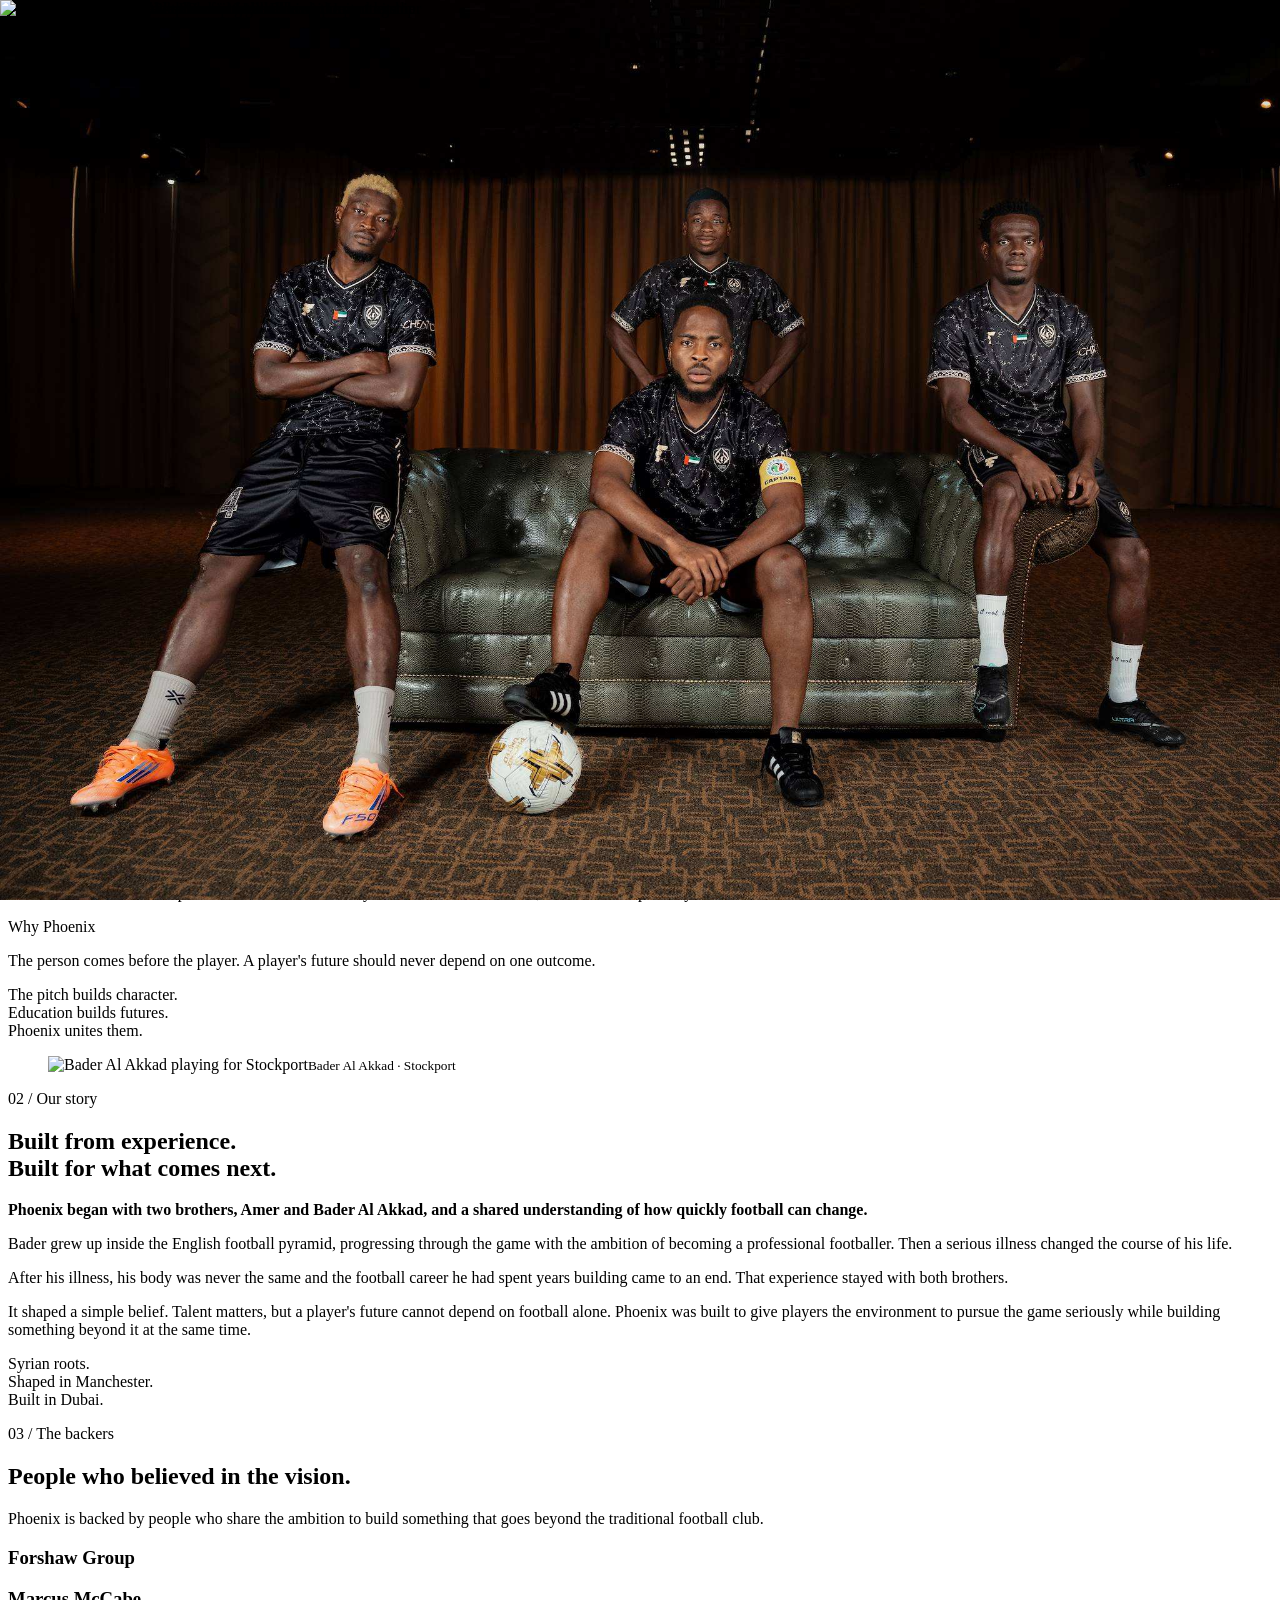
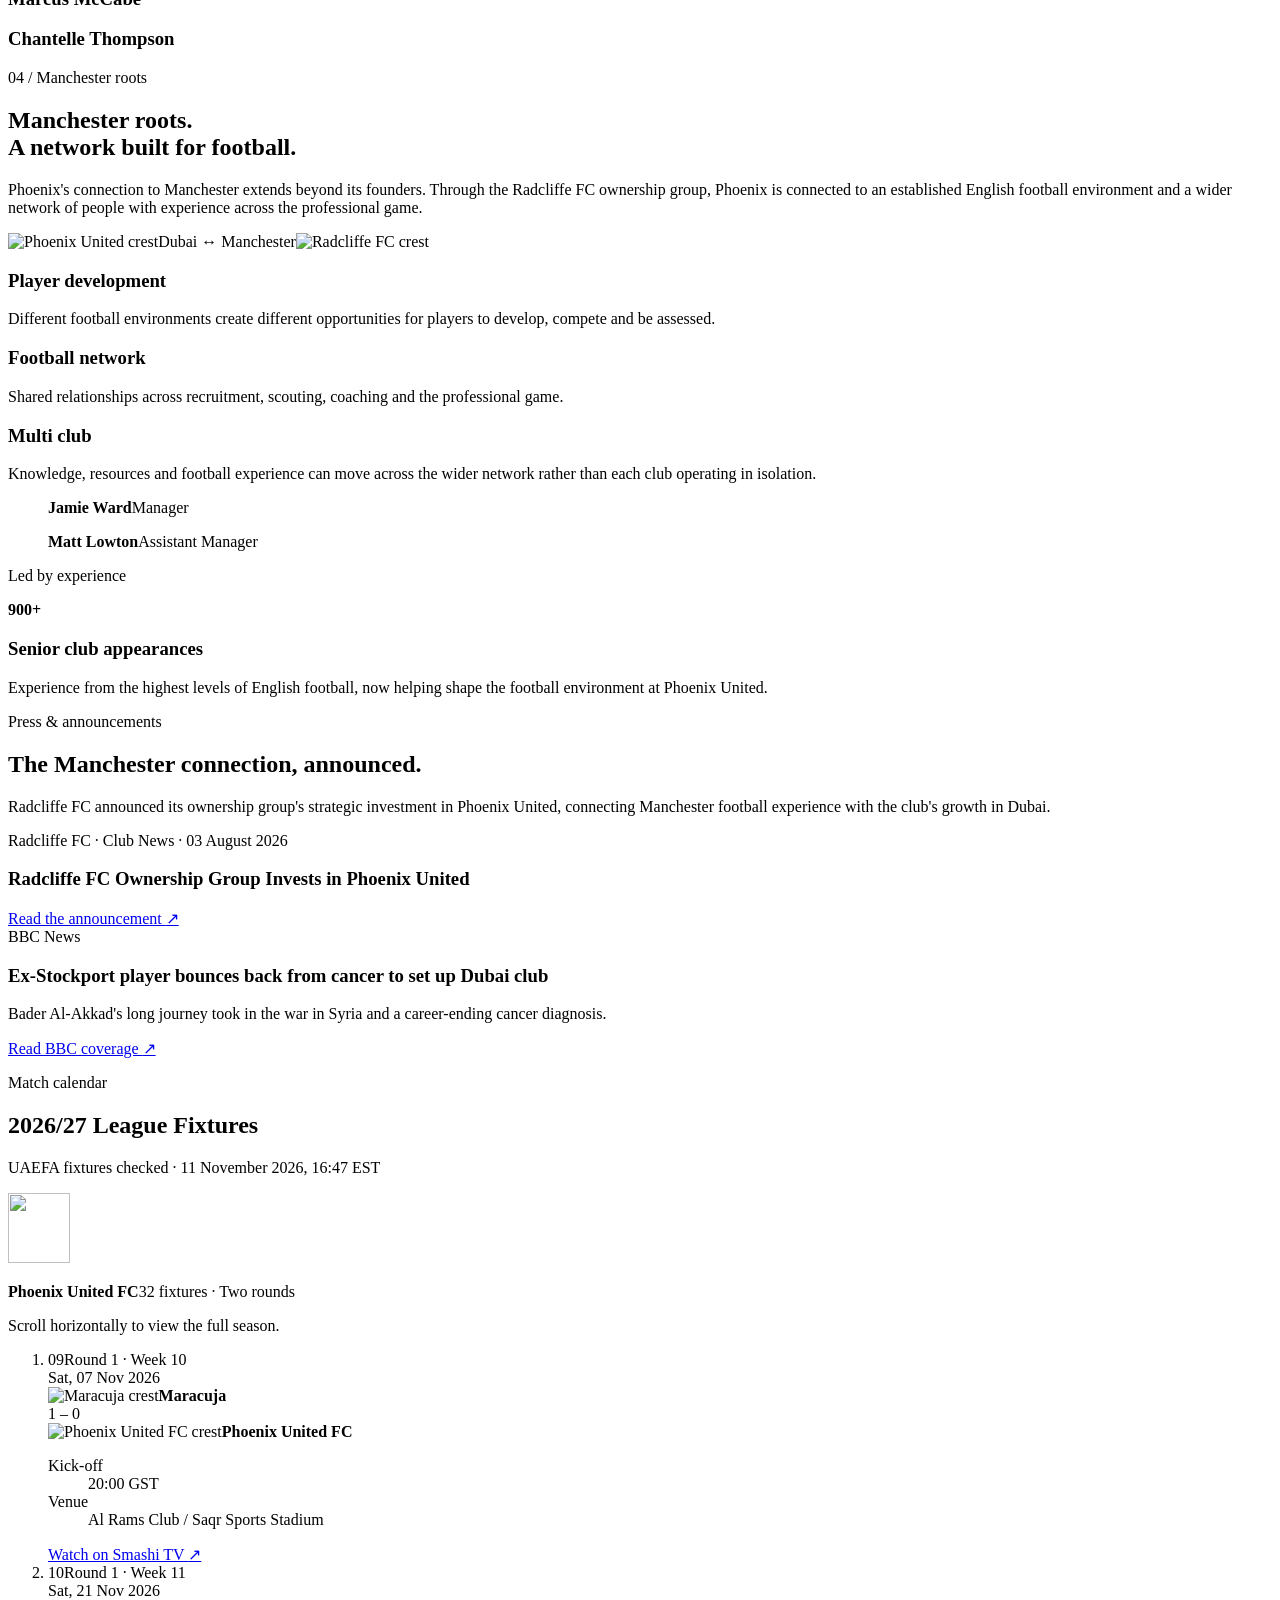
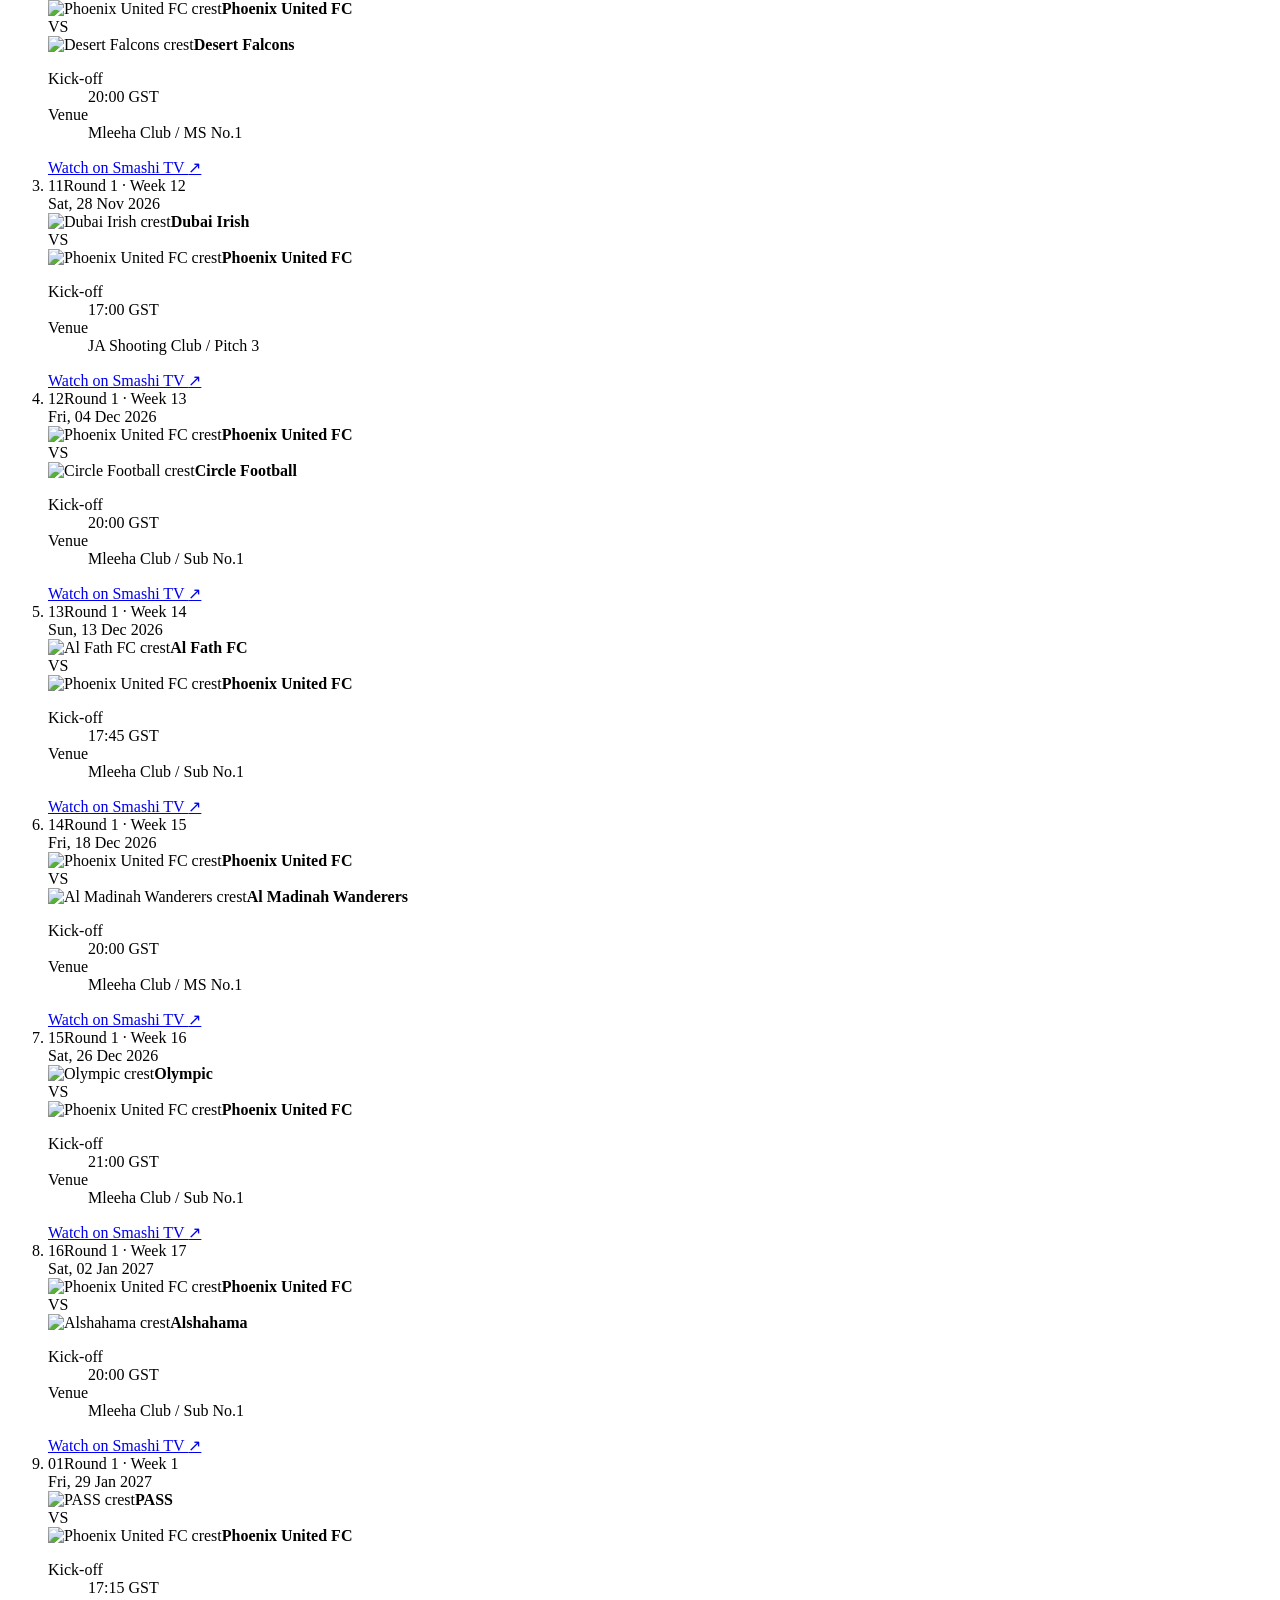
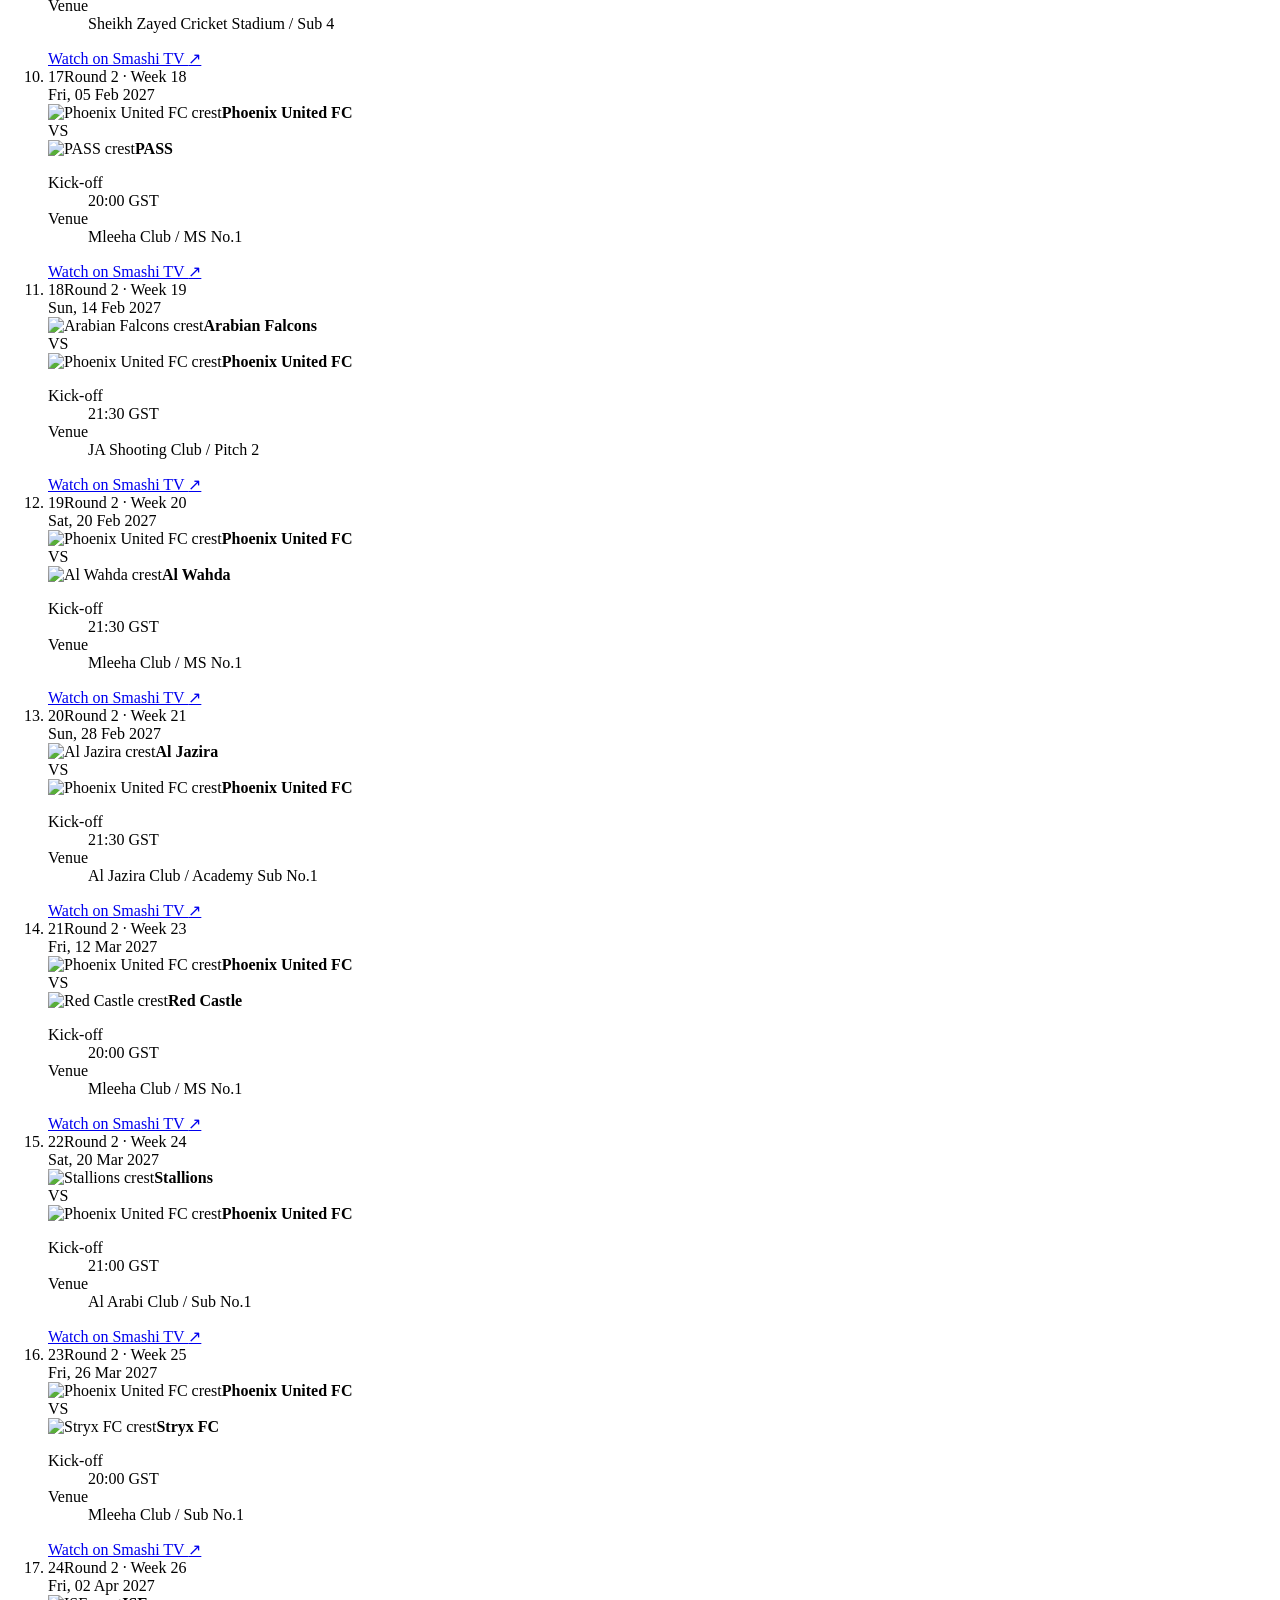
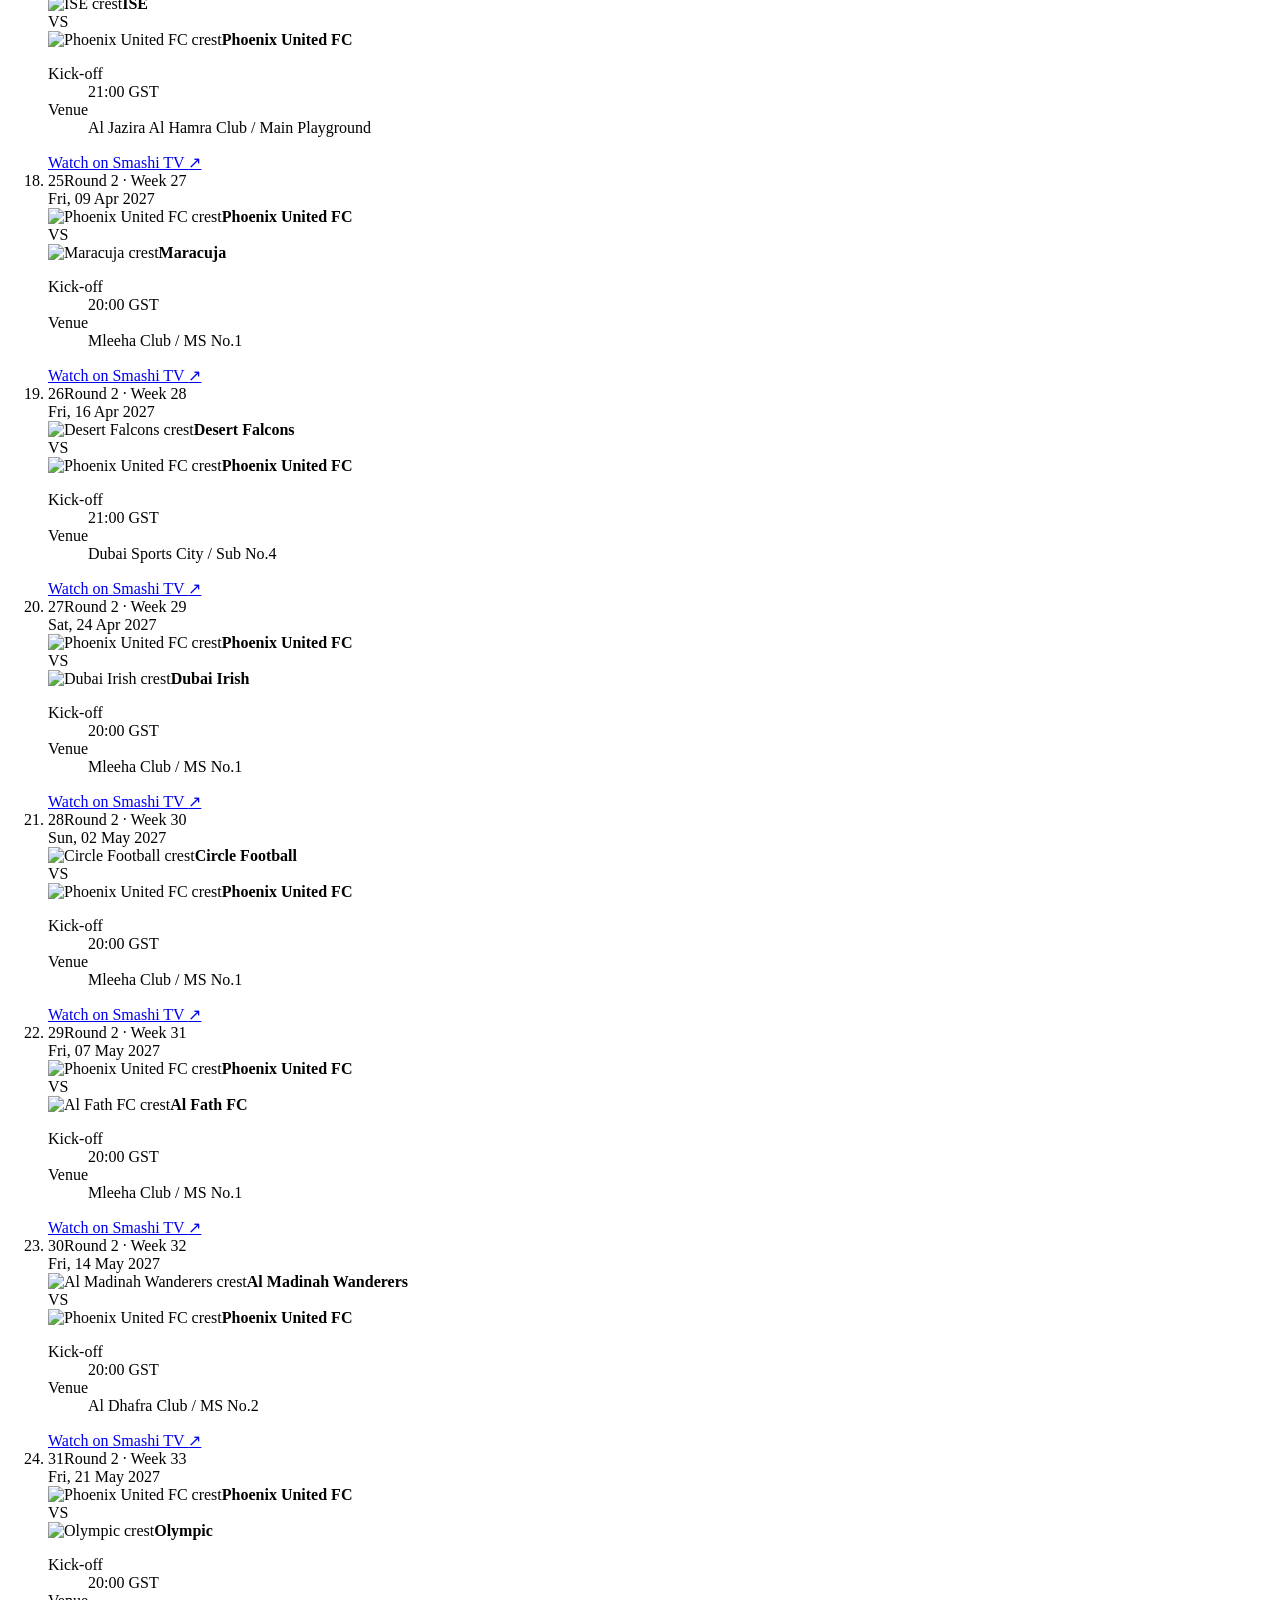
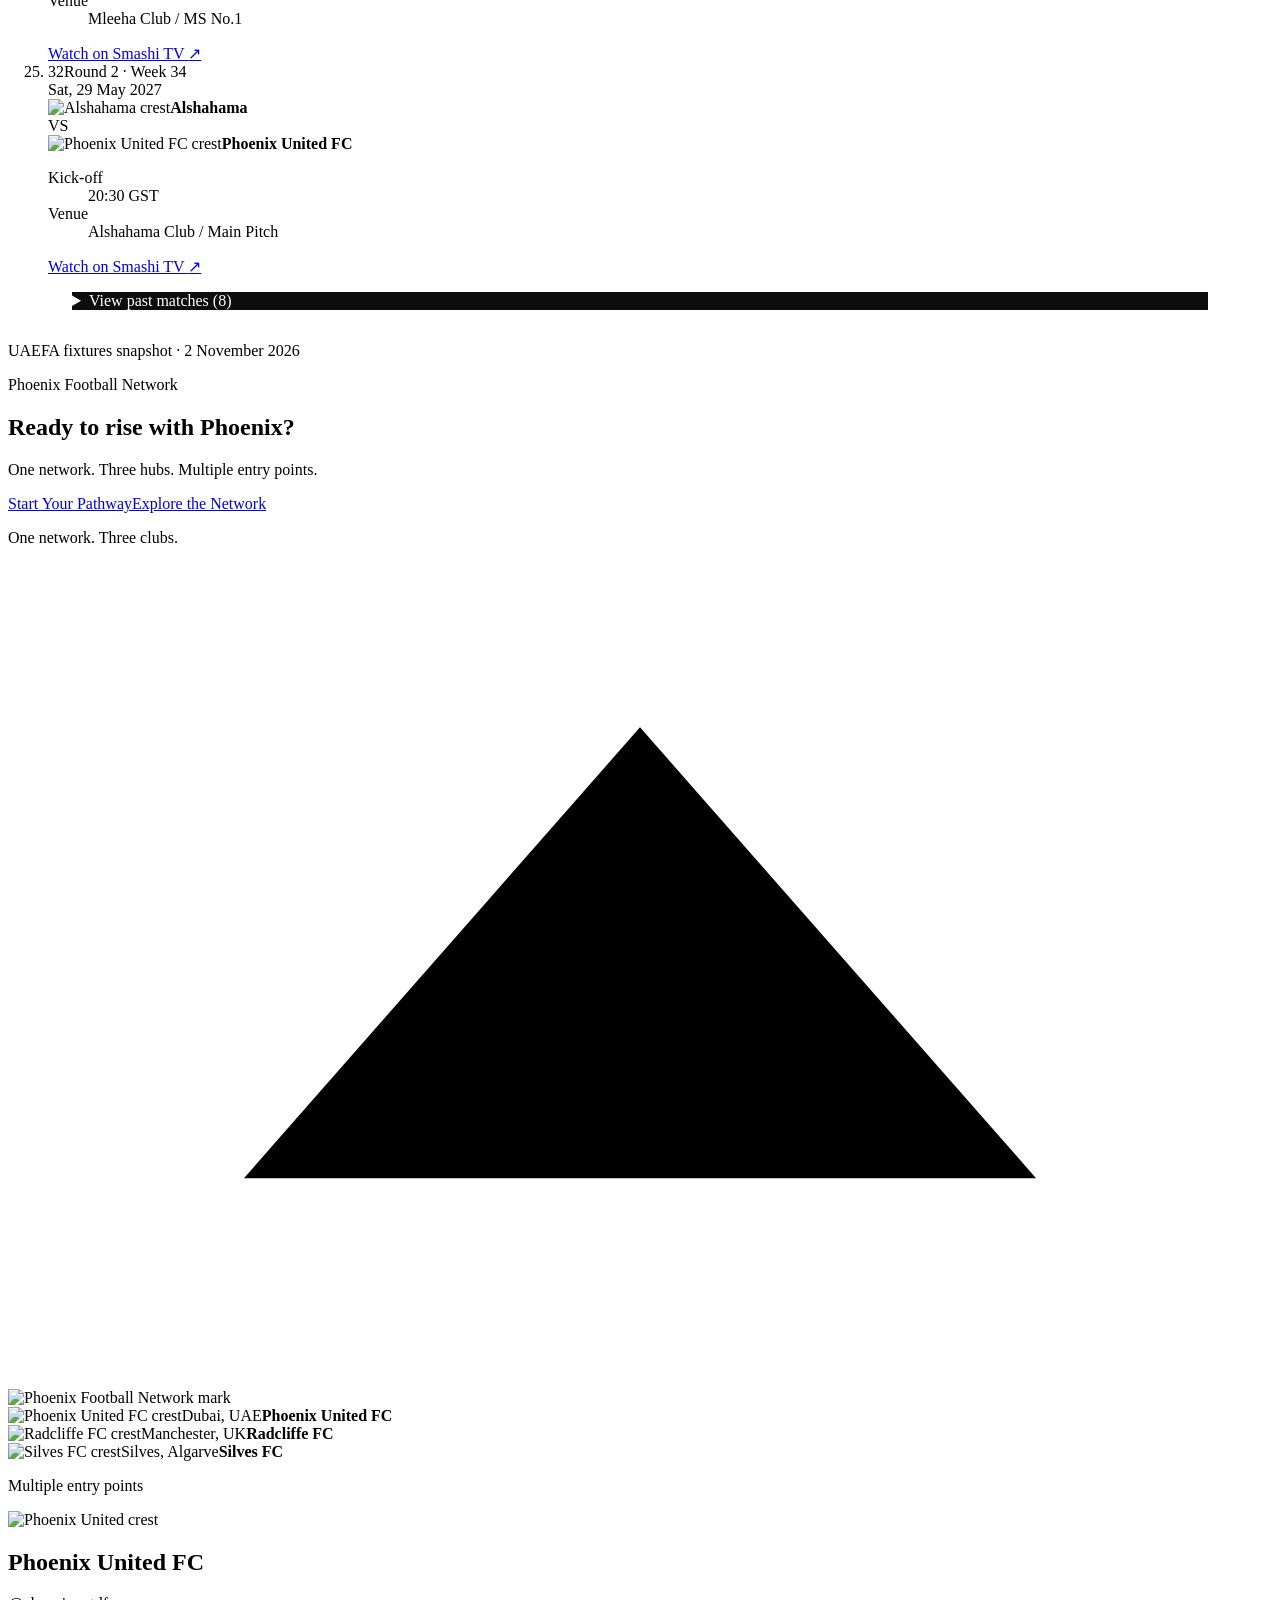
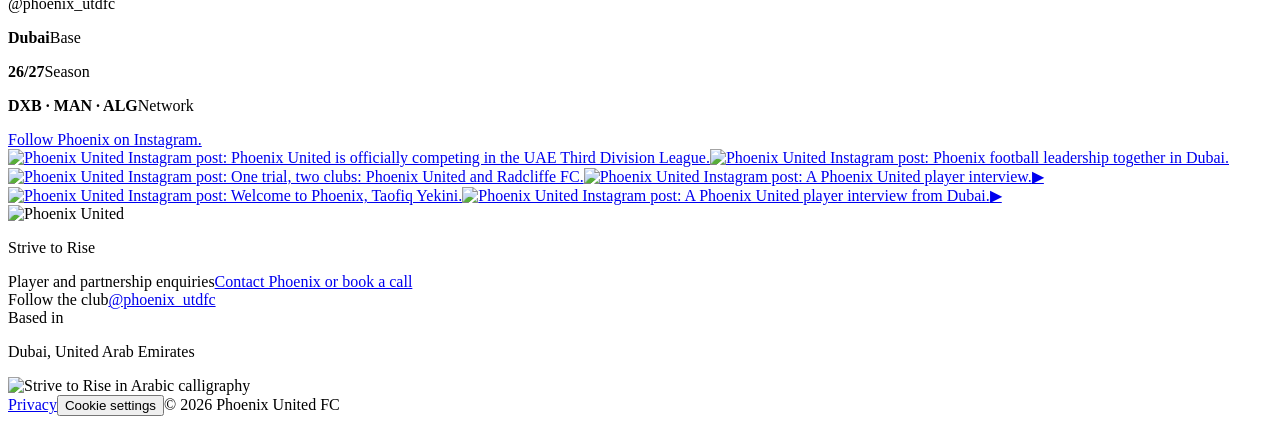
==== commit 2b16b1b3: "Refresh preview fixtures hourly and improve results contrast" ====
--- a/index.html
+++ b/index.html
@@ -1,6 +1,7 @@
 <!DOCTYPE html>
+
 <html lang="en"><head><meta charset="utf-8"/><meta content="width=device-width, initial-scale=1" name="viewport"/><link as="image" href="https://phoenixutd.com/brand/phoenix-united-wordmark.svg" rel="preload"/><link as="image" fetchpriority="high" href="media/DSC09915.jpg" imagesizes="100vw" rel="preload"/><link as="image" href="https://phoenixutd.com/brand/phoenix-crest.svg" rel="preload"/><link as="image" href="https://phoenixutd.com/brand/arabic-slogan-transparent.png" rel="preload"/><link data-precedence="vite-rsc/importer-resources" data-rsc-css-href="/assets/index-BIYOd-fQ.css" href="https://phoenixutd.com/assets/index-BIYOd-fQ.css" rel="stylesheet"/><link data-precedence="vite-rsc/client-reference" href="https://phoenixutd.com/assets/partner-rail-B1v08OUo.css" rel="stylesheet"/><title>Phoenix United FC | Football Club in Dubai</title><meta content="Phoenix United FC is a UAE FA licensed football club in Dubai, built to rise." name="description"/><meta content="Phoenix United FC" name="application-name"/><meta content="index, follow" name="robots"/><meta content="Phoenix United FC | Dubai Football Club" property="og:title"/><meta content="A UAE FA licensed football club in Dubai, connecting real club football with an international player pathway." property="og:description"/><meta content="https://phoenixutd.com/" property="og:url"/><meta content="Phoenix United FC" property="og:site_name"/><meta content="website" property="og:type"/><meta content="https://phoenixutd.com/og-share.png" property="og:image"/><meta content="1200" property="og:image:width"/><meta content="630" property="og:image:height"/><meta content="Phoenix United FC: a football club in Dubai, built to rise." property="og:image:alt"/><meta content="summary_large_image" name="twitter:card"/><meta content="Phoenix United FC | Dubai Football Club" name="twitter:title"/><meta content="A real football club in Dubai, connected to an international player pathway." name="twitter:description"/><meta content="https://phoenixutd.com/og-share.png" name="twitter:image"/><link href="https://phoenixutd.com/brand/phoenix-flame.svg" rel="shortcut icon"/><link href="https://phoenixutd.com/brand/phoenix-flame.svg" rel="icon"/><link href="https://phoenixutd.com/brand/phoenix-flame.svg" rel="apple-touch-icon"/><link href="https://phoenixutd.com/" rel="canonical"/><meta content="#0D0D0D" name="theme-color"/>
-<style>.preview-results > summary { cursor:pointer; margin:1rem var(--page-pad, 5vw); }</style></head><body><div class="final-site club-page"><header class="site-header"><a class="skip-link" href="#main-content">Skip to main content</a><a aria-label="Phoenix United FC home" class="brand-lockup" href="https://phoenixutd.com/"><img alt="" aria-hidden="true" height="57" src="https://phoenixutd.com/brand/phoenix-united-wordmark.svg" width="142"/></a><a aria-label="Switch language to Arabic" class="language-switch" data-language-toggle="true" href="https://phoenixutd.com/?lang=ar">العربية</a><button aria-controls="primary-navigation" aria-expanded="false" class="menu-toggle" type="button"><span class="sr-only">Open menu</span><span aria-hidden="true"></span><span aria-hidden="true"></span></button><nav aria-label="Primary navigation" id="primary-navigation"><div aria-hidden="true" class="mobile-nav-brand"><div><img alt="" height="59" src="https://phoenixutd.com/brand/phoenix-united-wordmark.svg" width="148"/><span>Enter the tunnel · DXB 01</span></div></div><a aria-current="page" href="https://phoenixutd.com/"><span class="nav-index">01</span><strong>The Club</strong></a><a href="https://phoenixutd.com/pathway"><span class="nav-index">02</span><strong>Pathway</strong></a><a href="https://phoenixutd.com/store"><span class="nav-index">03</span><strong>Culture</strong></a><a class="desktop-subnav" href="https://phoenixutd.com/network"><span class="nav-index">04</span><strong>Network</strong></a><a class="desktop-subnav" href="https://phoenixutd.com/#press"><span class="nav-index">05</span><strong>News</strong></a><a class="header-cta" href="https://phoenixutd.com/pathway#assessment"><span class="header-cta-desktop">Apply</span><span class="header-cta-mobile">Apply</span></a><div aria-hidden="true" class="mobile-nav-route"><span class="is-current">DXB</span><i></i><span>MAN</span><i></i><span>ALG</span></div></nav></header><main id="main-content"><section aria-labelledby="club-hero-title" class="club-hero club-hero-editorial"><figure class="club-hero-media"><img alt="Four Phoenix United players gathered around a couch and football" data-nimg="fill" decoding="async" fetchpriority="high" loading="eager" sizes="100vw" src="media/DSC09915.jpg" style="position:absolute;inset:0;width:100%;height:100%;object-fit:cover;object-position:50% 56%"/></figure><div class="club-hero-copy"><img alt="Strive to Rise in Arabic" class="hero-arabic-slogan" data-nimg="1" decoding="async" height="284" loading="lazy" src="https://phoenixutd.com/brand/arabic-slogan-transparent.png" srcset="https://phoenixutd.com/brand/arabic-slogan-transparent.png 640w, https://phoenixutd.com/brand/arabic-slogan-transparent.png 750w, https://phoenixutd.com/brand/arabic-slogan-transparent.png 828w" width="420"/><h1 id="club-hero-title">Built to rise.</h1><p class="club-hero-lede">The person before the player. Developing footballers, building futures and creating pathways beyond the pitch.</p><div class="final-actions"><a class="button button-primary" href="https://phoenixutd.com/pathway#assessment">Start Your Pathway</a><a class="button button-secondary" href="#fixtures">View Fixtures</a></div></div><p class="club-license-rail"><span>UAE FA Licensed</span><strong>Dubai, UAE</strong></p></section><section aria-label="Phoenix partners" class="credibility-rail" id="partners"><div aria-label="Phoenix network and licensing organisations" class="_viewport_1t10w_1" role="region"><div class="_track_1t10w_10"><ul class="_group_1t10w_17"><li class="_card_1t10w_27"><a aria-label="Visit UAE FA" class="_cardLink_1t10w_34" href="https://www.uaefa.ae/" rel="noreferrer" target="_blank"><span class="_logoPlate_1t10w_54"><img alt="UAE FA logo" class="" decoding="async" loading="lazy" src="https://phoenixutd.com/partners/uae-fa.svg"/></span></a></li><li class="_card_1t10w_27"><a aria-label="Visit Radcliffe FC" class="_cardLink_1t10w_34" href="https://radcliffefc.com/" rel="noreferrer" target="_blank"><span class="_logoPlate_1t10w_54"><img alt="Radcliffe FC logo" class="" decoding="async" loading="lazy" src="https://phoenixutd.com/partners/radcliffe-crest.svg"/></span></a></li><li class="_card_1t10w_27"><a aria-label="Visit Silves FC" class="_cardLink_1t10w_34" href="https://www.silvesfc.pt/pt/" rel="noreferrer" target="_blank"><span class="_logoPlate_1t10w_54"><img alt="Silves FC logo" class="" decoding="async" loading="lazy" src="https://phoenixutd.com/partners/silves-crest.webp"/></span></a></li><li class="_card_1t10w_27"><a aria-label="Visit Wimbledon Wealth" class="_cardLink_1t10w_34" href="https://wimbledonwealth.com/" rel="noreferrer" target="_blank"><span class="_logoPlate_1t10w_54 _wimbledonPlate_1t10w_63"><img alt="Wimbledon Wealth logo" class="" decoding="async" loading="lazy" src="https://phoenixutd.com/partners/wimbledon-wealth-colour.png"/></span></a></li><li class="_card_1t10w_27"><a aria-label="Visit Cheat Daze" class="_cardLink_1t10w_34" href="https://cheatdazedesserts.com/" rel="noreferrer" target="_blank"><span class="_logoPlate_1t10w_54"><img alt="Cheat Daze logo" class="_inkLogo_1t10w_80" decoding="async" loading="lazy" src="https://phoenixutd.com/partners/cheat-daze-transparent.png"/></span></a></li><li class="_card_1t10w_27"><a aria-label="Visit Farellys" class="_cardLink_1t10w_34" href="https://farrellysworld.co.uk/" rel="noreferrer" target="_blank"><span class="_logoPlate_1t10w_54"><img alt="Farellys logo" class="_inkLogo_1t10w_80" decoding="async" loading="lazy" src="https://phoenixutd.com/partners/farellys-transparent.png"/></span></a></li><li class="_card_1t10w_27"><span class="_cardBody_1t10w_35"><span class="_logoPlate_1t10w_54"><img alt="Arise Edge logo" class="_ariseEdgeLogo_1t10w_85" decoding="async" loading="lazy" src="https://phoenixutd.com/partners/arise-edge.svg"/></span></span></li><li class="_card_1t10w_27"><a aria-label="Visit Joe Thompson Foundation" class="_cardLink_1t10w_34" href="https://joethompsonfoundation.co.uk/" rel="noreferrer" target="_blank"><span class="_logoPlate_1t10w_54"><img alt="Joe Thompson Foundation logo" class="" decoding="async" loading="lazy" src="https://joethompsonfoundation.co.uk/wp-content/uploads/2025/10/JoeThompsonFoundation-1024x845.png"/></span></a></li><li class="_card_1t10w_27"><a aria-label="Visit Holaskoko Football Academy" class="_cardLink_1t10w_34" href="https://www.holaskokogroup.com/holaskokofootballacademy" rel="noreferrer" target="_blank"><span class="_logoPlate_1t10w_54"><img alt="Holaskoko Football Academy logo" class="" decoding="async" loading="lazy" src="https://static.wixstatic.com/media/6b9136_10ee794b31504993a3fa597ad9083458~mv2.jpg/v1/fill/w_1078,h_1052,al_c,q_85,enc_avif,quality_auto/6b9136_10ee794b31504993a3fa597ad9083458~mv2.jpg"/></span></a></li><li class="_card_1t10w_27"><a aria-label="Visit SPSA · Assess. Train. Succeed." class="_cardLink_1t10w_34" href="https://spsa-center.com/" rel="noreferrer" target="_blank"><span class="_logoPlate_1t10w_54"><img alt="SPSA · Assess. Train. Succeed. logo" class="" decoding="async" loading="lazy" src="https://phoenixutd.com/partners/spsa-white.png"/></span></a></li></ul><ul aria-hidden="true" class="_group_1t10w_17 _duplicate_1t10w_123"><li class="_card_1t10w_27"><a aria-label="Visit UAE FA" class="_cardLink_1t10w_34" href="https://www.uaefa.ae/" rel="noreferrer" target="_blank"><span class="_logoPlate_1t10w_54"><img alt="" class="" decoding="async" loading="lazy" src="https://phoenixutd.com/partners/uae-fa.svg"/></span></a></li><li class="_card_1t10w_27"><a aria-label="Visit Radcliffe FC" class="_cardLink_1t10w_34" href="https://radcliffefc.com/" rel="noreferrer" target="_blank"><span class="_logoPlate_1t10w_54"><img alt="" class="" decoding="async" loading="lazy" src="https://phoenixutd.com/partners/radcliffe-crest.svg"/></span></a></li><li class="_card_1t10w_27"><a aria-label="Visit Silves FC" class="_cardLink_1t10w_34" href="https://www.silvesfc.pt/pt/" rel="noreferrer" target="_blank"><span class="_logoPlate_1t10w_54"><img alt="" class="" decoding="async" loading="lazy" src="https://phoenixutd.com/partners/silves-crest.webp"/></span></a></li><li class="_card_1t10w_27"><a aria-label="Visit Wimbledon Wealth" class="_cardLink_1t10w_34" href="https://wimbledonwealth.com/" rel="noreferrer" target="_blank"><span class="_logoPlate_1t10w_54 _wimbledonPlate_1t10w_63"><img alt="" class="" decoding="async" loading="lazy" src="https://phoenixutd.com/partners/wimbledon-wealth-colour.png"/></span></a></li><li class="_card_1t10w_27"><a aria-label="Visit Cheat Daze" class="_cardLink_1t10w_34" href="https://cheatdazedesserts.com/" rel="noreferrer" target="_blank"><span class="_logoPlate_1t10w_54"><img alt="" class="_inkLogo_1t10w_80" decoding="async" loading="lazy" src="https://phoenixutd.com/partners/cheat-daze-transparent.png"/></span></a></li><li class="_card_1t10w_27"><a aria-label="Visit Farellys" class="_cardLink_1t10w_34" href="https://farrellysworld.co.uk/" rel="noreferrer" target="_blank"><span class="_logoPlate_1t10w_54"><img alt="" class="_inkLogo_1t10w_80" decoding="async" loading="lazy" src="https://phoenixutd.com/partners/farellys-transparent.png"/></span></a></li><li aria-hidden="true" class="_card_1t10w_27"><span class="_cardBody_1t10w_35"><span class="_logoPlate_1t10w_54"><img alt="" class="_ariseEdgeLogo_1t10w_85" decoding="async" loading="lazy" src="https://phoenixutd.com/partners/arise-edge.svg"/></span></span></li><li class="_card_1t10w_27"><a aria-label="Visit Joe Thompson Foundation" class="_cardLink_1t10w_34" href="https://joethompsonfoundation.co.uk/" rel="noreferrer" target="_blank"><span class="_logoPlate_1t10w_54"><img alt="" class="" decoding="async" loading="lazy" src="https://joethompsonfoundation.co.uk/wp-content/uploads/2025/10/JoeThompsonFoundation-1024x845.png"/></span></a></li><li class="_card_1t10w_27"><a aria-label="Visit Holaskoko Football Academy" class="_cardLink_1t10w_34" href="https://www.holaskokogroup.com/holaskokofootballacademy" rel="noreferrer" target="_blank"><span class="_logoPlate_1t10w_54"><img alt="" class="" decoding="async" loading="lazy" src="https://static.wixstatic.com/media/6b9136_10ee794b31504993a3fa597ad9083458~mv2.jpg/v1/fill/w_1078,h_1052,al_c,q_85,enc_avif,quality_auto/6b9136_10ee794b31504993a3fa597ad9083458~mv2.jpg"/></span></a></li><li class="_card_1t10w_27"><a aria-label="Visit SPSA · Assess. Train. Succeed." class="_cardLink_1t10w_34" href="https://spsa-center.com/" rel="noreferrer" target="_blank"><span class="_logoPlate_1t10w_54"><img alt="" class="" decoding="async" loading="lazy" src="https://phoenixutd.com/partners/spsa-white.png"/></span></a></li></ul></div></div></section><section aria-labelledby="manifesto-title" class="club-manifesto" id="culture"><figure><img alt="Phoenix players together in a real football environment" data-nimg="fill" decoding="async" loading="lazy" sizes="(max-width: 820px) 100vw, 52vw" src="https://phoenixutd.com/images/instagram-team.jpg" style="position:absolute;inset:0;width:100%;height:100%;object-fit:cover"/></figure><div><p class="final-kicker">01 / More than the 90 minutes</p><h2 id="manifesto-title">More than the 90 minutes.</h2><div class="manifesto-copy"><article><span>Who we are</span><p>Phoenix United is the competitive heart of a wider ecosystem built around football, education and pathways.</p></article><article><span>Why Phoenix</span><p>The person comes before the player. A player's future should never depend on one outcome.</p></article></div><p class="manifesto-belief">The pitch builds character.<br/>Education builds futures.<br/>Phoenix unites them.</p></div></section><section aria-labelledby="story-title" class="story-editorial"><figure class="story-photo-composition"><img alt="Amer and Bader Al Akkad wearing the Phoenix United kits" class="story-founders-photo" data-nimg="fill" decoding="async" loading="lazy" sizes="(max-width: 820px) 100vw, 52vw" src="https://phoenixutd.com/media/founders-kit-launch.webp" style="position:absolute;inset:0;width:100%;height:100%;object-fit:cover"/><span class="story-archive-photo"><img alt="Bader Al Akkad playing for Stockport" data-nimg="1" decoding="async" height="1371" loading="lazy" src="https://phoenixutd.com/media/bader-stockport.webp" srcset="https://phoenixutd.com/media/bader-stockport.webp 640w, https://phoenixutd.com/media/bader-stockport.webp 750w, https://phoenixutd.com/media/bader-stockport.webp 828w, https://phoenixutd.com/media/bader-stockport.webp 1080w, https://phoenixutd.com/media/bader-stockport.webp 1200w, https://phoenixutd.com/media/bader-stockport.webp 1920w, https://phoenixutd.com/media/bader-stockport.webp 2048w" width="1100"/><small>Bader Al Akkad · Stockport</small></span></figure><div><p class="final-kicker">02 / Our story</p><h2 id="story-title">Built from experience.<br/>Built for what comes next.</h2><p><strong>Phoenix began with two brothers, Amer and Bader Al Akkad, and a shared understanding of how quickly football can change.</strong></p><p>Bader grew up inside the English football pyramid, progressing through the game with the ambition of becoming a professional footballer. Then a serious illness changed the course of his life.</p><p>After his illness, his body was never the same and the football career he had spent years building came to an end. That experience stayed with both brothers.</p><p>It shaped a simple belief. Talent matters, but a player's future cannot depend on football alone. Phoenix was built to give players the environment to pursue the game seriously while building something beyond it at the same time.</p><p class="story-closing">Syrian roots.<br/>Shaped in Manchester.<br/>Built in Dubai.</p></div></section><section aria-labelledby="backers-title" class="backers-section"><div><p class="final-kicker">03 / The backers</p><h2 id="backers-title">People who believed in the vision.</h2><p>Phoenix is backed by people who share the ambition to build something that goes beyond the traditional football club.</p></div><div class="backers-visual"><figure><img alt="Phoenix and Radcliffe leadership together" data-nimg="fill" decoding="async" loading="lazy" sizes="(max-width: 900px) 100vw, 62vw" src="https://phoenixutd.com/media/phoenix-backers-group.webp" style="position:absolute;inset:0;width:100%;height:100%;object-fit:cover"/></figure><div class="backer-list"><article><h3>Forshaw Group</h3></article><article><h3>Marcus McCabe</h3></article><article><h3>Chantelle Thompson</h3></article></div></div></section><section aria-labelledby="manchester-title" class="manchester-roots"><div class="manchester-roots-layout"><div class="manchester-roots-copy"><p class="final-kicker">04 / Manchester roots</p><h2 id="manchester-title">Manchester roots.<br/>A network built for football.</h2><p>Phoenix's connection to Manchester extends beyond its founders. Through the Radcliffe FC ownership group, Phoenix is connected to an established English football environment and a wider network of people with experience across the professional game.</p></div><div class="manchester-roots-proof"><figure class="roots-partnership-photo"><img alt="Phoenix and Radcliffe representatives marking the partnership" data-nimg="fill" decoding="async" loading="lazy" sizes="(max-width: 900px) 100vw, 44vw" src="https://phoenixutd.com/media/manchester-partnership.webp" style="position:absolute;inset:0;width:100%;height:100%;object-fit:cover"/></figure><div class="crest-connection"><img alt="Phoenix United crest" data-nimg="1" decoding="async" height="180" loading="lazy" src="https://phoenixutd.com/brand/phoenix-crest-full.webp" srcset="https://phoenixutd.com/brand/phoenix-crest-full.webp 180w" width="180"/><span>Dubai ↔ Manchester</span><img alt="Radcliffe FC crest" data-nimg="1" decoding="async" height="132" loading="lazy" src="https://phoenixutd.com/partners/radcliffe.svg" srcset="https://phoenixutd.com/partners/radcliffe.svg 132w" width="132"/></div></div></div><div class="roots-points"><article><h3>Player development</h3><p>Different football environments create different opportunities for players to develop, compete and be assessed.</p></article><article><h3>Football network</h3><p>Shared relationships across recruitment, scouting, coaching and the professional game.</p></article><article><h3>Multi club</h3><p>Knowledge, resources and football experience can move across the wider network rather than each club operating in isolation.</p></article></div><div class="leadership-editorial"><figure class="leader-portrait leader-portrait-1"><div class="leader-image"><img alt="Jamie Ward signing with Phoenix United" data-nimg="fill" decoding="async" loading="lazy" sizes="(max-width: 900px) 100vw, 31vw" src="https://phoenixutd.com/media/jamie-ward-signing.webp" style="position:absolute;inset:0;width:100%;height:100%;object-fit:cover"/></div><figcaption><strong>Jamie Ward</strong><span>Manager</span></figcaption></figure><figure class="leader-portrait leader-portrait-2"><div class="leader-image"><img alt="Matt Lowton signing with Phoenix United" data-nimg="fill" decoding="async" loading="lazy" sizes="(max-width: 900px) 100vw, 31vw" src="https://phoenixutd.com/media/matt-lowton-signing.webp" style="position:absolute;inset:0;width:100%;height:100%;object-fit:cover"/></div><figcaption><strong>Matt Lowton</strong><span>Assistant Manager</span></figcaption></figure><div class="leadership-stat"><p>Led by experience</p><strong>900+</strong><h3>Senior club appearances</h3><span>Experience from the highest levels of English football, now helping shape the football environment at Phoenix United.</span><figure class="leadership-group-photo"><img alt="Four members of the Phoenix football leadership team together" data-nimg="fill" decoding="async" loading="lazy" sizes="(max-width: 900px) 100vw, 28rem" src="https://phoenixutd.com/media/phoenix-leadership-group.webp" style="position:absolute;inset:0;width:100%;height:100%;object-fit:cover"/></figure></div></div></section><section aria-labelledby="press-title" class="press-section" id="press"><div class="press-heading"><p class="final-kicker">Press &amp; announcements</p><h2 id="press-title">The Manchester connection, announced.</h2><p>Radcliffe FC announced its ownership group's strategic investment in Phoenix United, connecting Manchester football experience with the club's growth in Dubai.</p></div><div class="press-articles"><article class="press-article"><span>Radcliffe FC · Club News · 03 August 2026</span><h3>Radcliffe FC Ownership Group Invests in Phoenix United</h3><a class="text-link" href="https://radcliffefc.com/radcliffe-fc-ownership-group-invests-in-phoenix-united/" rel="noreferrer" target="_blank">Read the announcement <span aria-hidden="true">↗</span></a></article><article class="press-article"><span>BBC News</span><h3>Ex-Stockport player bounces back from cancer to set up Dubai club</h3><p>Bader Al-Akkad's long journey took in the war in Syria and a career-ending cancer diagnosis.</p><a class="text-link" href="https://www.bbc.co.uk/news/articles/ce34wnvql9vo" rel="noreferrer" target="_blank">Read BBC coverage <span aria-hidden="true">↗</span></a></article></div></section><section aria-labelledby="fixtures-title" class="_section_1675j_1" id="fixtures"><header class="_header_1675j_9"><div class="_intro_1675j_17"><p class="_eyebrow_1675j_19">Match calendar</p><h2 id="fixtures-title">2026/27 League Fixtures</h2><p class="_description_1675j_20">Third Division League · First Group</p></div><div class="_identity_1675j_22"><img alt="" aria-hidden="true" height="70" src="https://phoenixutd.com/brand/phoenix-crest.svg" width="62"/><p><strong>Phoenix United FC</strong><span>32<!-- --> fixtures · Two rounds</span></p></div></header><p class="_hint_1675j_21" id="fixtures-scroll-hint">Scroll horizontally to view the full season.</p><div aria-describedby="fixtures-scroll-hint" aria-label="Phoenix United league fixtures" class="_viewport_1675j_74" role="region" tabindex="0"><ol class="_track_1675j_85"><li class="_card_1675j_23"><div class="_cardTopline_1675j_23"><span class="_matchNumber_1675j_120">08</span><span>Round <!-- -->1<!-- --> · Week <!-- -->9</span></div><time class="_date_1675j_122" datetime="2026-10-30T20:00:00+04:00">Fri, 30 Oct 2026</time><div aria-label="Phoenix United FC versus ISE" class="_matchup_1675j_136"><div class="_team_1675j_145"><span class="_crest_1675j_148"><img alt="Phoenix United FC crest" loading="lazy" src="https://phoenixutd.com/brand/phoenix-crest.svg"/></span><strong>Phoenix United FC</strong></div><span aria-label="Final score 1 – 1" class="_versus_1675j_161">1 – 1</span><div class="_team_1675j_145"><span class="_crest_1675j_148"><img alt="ISE crest" loading="lazy" src="https://phoenixutd.com/opponents/ise.png"/></span><strong>ISE</strong></div></div><dl class="_details_1675j_24"><div><dt>Kick-off</dt><dd>20:00 GST</dd></div><div><dt>Venue</dt><dd>Mleeha Club / Sub No.1</dd></div></dl><a class="_streamLink_1675j_168" href="https://smashi.tv/" rel="noreferrer" target="_blank">Watch on Smashi TV <span aria-hidden="true">↗</span></a></li><li class="_card_1675j_23"><div class="_cardTopline_1675j_23"><span class="_matchNumber_1675j_120">09</span><span>Round <!-- -->1<!-- --> · Week <!-- -->10</span></div><time class="_date_1675j_122" datetime="2026-11-07T20:00:00+04:00">Sat, 07 Nov 2026</time><div aria-label="Maracuja versus Phoenix United FC" class="_matchup_1675j_136"><div class="_team_1675j_145"><span class="_crest_1675j_148"><img alt="Maracuja crest" loading="lazy" src="https://phoenixutd.com/opponents/maracuja.png"/></span><strong>Maracuja</strong></div><span class="_versus_1675j_161">VS</span><div class="_team_1675j_145"><span class="_crest_1675j_148"><img alt="Phoenix United FC crest" loading="lazy" src="https://phoenixutd.com/brand/phoenix-crest.svg"/></span><strong>Phoenix United FC</strong></div></div><dl class="_details_1675j_24"><div><dt>Kick-off</dt><dd>20:00 GST</dd></div><div><dt>Venue</dt><dd>Al Rams Club / Saqr Sports Stadium</dd></div></dl><a class="_streamLink_1675j_168" href="https://smashi.tv/" rel="noreferrer" target="_blank">Watch on Smashi TV <span aria-hidden="true">↗</span></a></li><li class="_card_1675j_23"><div class="_cardTopline_1675j_23"><span class="_matchNumber_1675j_120">10</span><span>Round <!-- -->1<!-- --> · Week <!-- -->11</span></div><time class="_date_1675j_122" datetime="2026-11-21T20:00:00+04:00">Sat, 21 Nov 2026</time><div aria-label="Phoenix United FC versus Desert Falcons" class="_matchup_1675j_136"><div class="_team_1675j_145"><span class="_crest_1675j_148"><img alt="Phoenix United FC crest" loading="lazy" src="https://phoenixutd.com/brand/phoenix-crest.svg"/></span><strong>Phoenix United FC</strong></div><span class="_versus_1675j_161">VS</span><div class="_team_1675j_145"><span class="_crest_1675j_148"><img alt="Desert Falcons crest" loading="lazy" src="https://phoenixutd.com/opponents/desert-falcon.png"/></span><strong>Desert Falcons</strong></div></div><dl class="_details_1675j_24"><div><dt>Kick-off</dt><dd>20:00 GST</dd></div><div><dt>Venue</dt><dd>Mleeha Club / MS No.1</dd></div></dl><a class="_streamLink_1675j_168" href="https://smashi.tv/" rel="noreferrer" target="_blank">Watch on Smashi TV <span aria-hidden="true">↗</span></a></li><li class="_card_1675j_23"><div class="_cardTopline_1675j_23"><span class="_matchNumber_1675j_120">11</span><span>Round <!-- -->1<!-- --> · Week <!-- -->12</span></div><time class="_date_1675j_122" datetime="2026-11-28T17:00:00+04:00">Sat, 28 Nov 2026</time><div aria-label="Dubai Irish versus Phoenix United FC" class="_matchup_1675j_136"><div class="_team_1675j_145"><span class="_crest_1675j_148"><img alt="Dubai Irish crest" loading="lazy" src="https://phoenixutd.com/opponents/dubai-irish.png"/></span><strong>Dubai Irish</strong></div><span class="_versus_1675j_161">VS</span><div class="_team_1675j_145"><span class="_crest_1675j_148"><img alt="Phoenix United FC crest" loading="lazy" src="https://phoenixutd.com/brand/phoenix-crest.svg"/></span><strong>Phoenix United FC</strong></div></div><dl class="_details_1675j_24"><div><dt>Kick-off</dt><dd>17:00 GST</dd></div><div><dt>Venue</dt><dd>JA Shooting Club / Pitch 3</dd></div></dl><a class="_streamLink_1675j_168" href="https://smashi.tv/" rel="noreferrer" target="_blank">Watch on Smashi TV <span aria-hidden="true">↗</span></a></li><li class="_card_1675j_23"><div class="_cardTopline_1675j_23"><span class="_matchNumber_1675j_120">12</span><span>Round <!-- -->1<!-- --> · Week <!-- -->13</span></div><time class="_date_1675j_122" datetime="2026-12-04T20:00:00+04:00">Fri, 04 Dec 2026</time><div aria-label="Phoenix United FC versus Circle Football" class="_matchup_1675j_136"><div class="_team_1675j_145"><span class="_crest_1675j_148"><img alt="Phoenix United FC crest" loading="lazy" src="https://phoenixutd.com/brand/phoenix-crest.svg"/></span><strong>Phoenix United FC</strong></div><span class="_versus_1675j_161">VS</span><div class="_team_1675j_145"><span class="_crest_1675j_148"><img alt="Circle Football crest" loading="lazy" src="https://phoenixutd.com/opponents/circle-football.png"/></span><strong>Circle Football</strong></div></div><dl class="_details_1675j_24"><div><dt>Kick-off</dt><dd>20:00 GST</dd></div><div><dt>Venue</dt><dd>Mleeha Club / Sub No.1</dd></div></dl><a class="_streamLink_1675j_168" href="https://smashi.tv/" rel="noreferrer" target="_blank">Watch on Smashi TV <span aria-hidden="true">↗</span></a></li><li class="_card_1675j_23"><div class="_cardTopline_1675j_23"><span class="_matchNumber_1675j_120">13</span><span>Round <!-- -->1<!-- --> · Week <!-- -->14</span></div><time class="_date_1675j_122" datetime="2026-12-13T17:45:00+04:00">Sun, 13 Dec 2026</time><div aria-label="Al Fath FC versus Phoenix United FC" class="_matchup_1675j_136"><div class="_team_1675j_145"><span class="_crest_1675j_148"><img alt="Al Fath FC crest" loading="lazy" src="https://phoenixutd.com/opponents/al-fath.png"/></span><strong>Al Fath FC</strong></div><span class="_versus_1675j_161">VS</span><div class="_team_1675j_145"><span class="_crest_1675j_148"><img alt="Phoenix United FC crest" loading="lazy" src="https://phoenixutd.com/brand/phoenix-crest.svg"/></span><strong>Phoenix United FC</strong></div></div><dl class="_details_1675j_24"><div><dt>Kick-off</dt><dd>17:45 GST</dd></div><div><dt>Venue</dt><dd>Mleeha Club / Sub No.1</dd></div></dl><a class="_streamLink_1675j_168" href="https://smashi.tv/" rel="noreferrer" target="_blank">Watch on Smashi TV <span aria-hidden="true">↗</span></a></li><li class="_card_1675j_23"><div class="_cardTopline_1675j_23"><span class="_matchNumber_1675j_120">14</span><span>Round <!-- -->1<!-- --> · Week <!-- -->15</span></div><time class="_date_1675j_122" datetime="2026-12-18T20:00:00+04:00">Fri, 18 Dec 2026</time><div aria-label="Phoenix United FC versus Al Madinah Wanderers" class="_matchup_1675j_136"><div class="_team_1675j_145"><span class="_crest_1675j_148"><img alt="Phoenix United FC crest" loading="lazy" src="https://phoenixutd.com/brand/phoenix-crest.svg"/></span><strong>Phoenix United FC</strong></div><span class="_versus_1675j_161">VS</span><div class="_team_1675j_145"><span class="_crest_1675j_148"><img alt="Al Madinah Wanderers crest" loading="lazy" src="https://phoenixutd.com/opponents/al-madinah-wanderers.png"/></span><strong>Al Madinah Wanderers</strong></div></div><dl class="_details_1675j_24"><div><dt>Kick-off</dt><dd>20:00 GST</dd></div><div><dt>Venue</dt><dd>Mleeha Club / MS No.1</dd></div></dl><a class="_streamLink_1675j_168" href="https://smashi.tv/" rel="noreferrer" target="_blank">Watch on Smashi TV <span aria-hidden="true">↗</span></a></li><li class="_card_1675j_23"><div class="_cardTopline_1675j_23"><span class="_matchNumber_1675j_120">15</span><span>Round <!-- -->1<!-- --> · Week <!-- -->16</span></div><time class="_date_1675j_122" datetime="2026-12-26T21:00:00+04:00">Sat, 26 Dec 2026</time><div aria-label="Olympic versus Phoenix United FC" class="_matchup_1675j_136"><div class="_team_1675j_145"><span class="_crest_1675j_148"><img alt="Olympic crest" loading="lazy" src="https://phoenixutd.com/opponents/olympic.png"/></span><strong>Olympic</strong></div><span class="_versus_1675j_161">VS</span><div class="_team_1675j_145"><span class="_crest_1675j_148"><img alt="Phoenix United FC crest" loading="lazy" src="https://phoenixutd.com/brand/phoenix-crest.svg"/></span><strong>Phoenix United FC</strong></div></div><dl class="_details_1675j_24"><div><dt>Kick-off</dt><dd>21:00 GST</dd></div><div><dt>Venue</dt><dd>Mleeha Club / Sub No.1</dd></div></dl><a class="_streamLink_1675j_168" href="https://smashi.tv/" rel="noreferrer" target="_blank">Watch on Smashi TV <span aria-hidden="true">↗</span></a></li><li class="_card_1675j_23"><div class="_cardTopline_1675j_23"><span class="_matchNumber_1675j_120">16</span><span>Round <!-- -->1<!-- --> · Week <!-- -->17</span></div><time class="_date_1675j_122" datetime="2027-01-02T20:00:00+04:00">Sat, 02 Jan 2027</time><div aria-label="Phoenix United FC versus Alshahama" class="_matchup_1675j_136"><div class="_team_1675j_145"><span class="_crest_1675j_148"><img alt="Phoenix United FC crest" loading="lazy" src="https://phoenixutd.com/brand/phoenix-crest.svg"/></span><strong>Phoenix United FC</strong></div><span class="_versus_1675j_161">VS</span><div class="_team_1675j_145"><span class="_crest_1675j_148"><img alt="Alshahama crest" loading="lazy" src="https://phoenixutd.com/opponents/alshahama.png"/></span><strong>Alshahama</strong></div></div><dl class="_details_1675j_24"><div><dt>Kick-off</dt><dd>20:00 GST</dd></div><div><dt>Venue</dt><dd>Mleeha Club / Sub No.1</dd></div></dl><a class="_streamLink_1675j_168" href="https://smashi.tv/" rel="noreferrer" target="_blank">Watch on Smashi TV <span aria-hidden="true">↗</span></a></li><li class="_card_1675j_23"><div class="_cardTopline_1675j_23"><span class="_matchNumber_1675j_120">01</span><span>Round <!-- -->1<!-- --> · Week <!-- -->1</span></div><time class="_date_1675j_122" datetime="2027-01-29T17:15:00+04:00">Fri, 29 Jan 2027</time><div aria-label="PASS versus Phoenix United FC" class="_matchup_1675j_136"><div class="_team_1675j_145"><span class="_crest_1675j_148"><img alt="PASS crest" loading="lazy" src="https://phoenixutd.com/opponents/pass.png"/></span><strong>PASS</strong></div><span class="_versus_1675j_161">VS</span><div class="_team_1675j_145"><span class="_crest_1675j_148"><img alt="Phoenix United FC crest" loading="lazy" src="https://phoenixutd.com/brand/phoenix-crest.svg"/></span><strong>Phoenix United FC</strong></div></div><dl class="_details_1675j_24"><div><dt>Kick-off</dt><dd>17:15 GST</dd></div><div><dt>Venue</dt><dd>Sheikh Zayed Cricket Stadium / Sub 4</dd></div></dl><a class="_streamLink_1675j_168" href="https://smashi.tv/" rel="noreferrer" target="_blank">Watch on Smashi TV <span aria-hidden="true">↗</span></a></li><li class="_card_1675j_23"><div class="_cardTopline_1675j_23"><span class="_matchNumber_1675j_120">17</span><span>Round <!-- -->2<!-- --> · Week <!-- -->18</span></div><time class="_date_1675j_122" datetime="2027-02-05T20:00:00+04:00">Fri, 05 Feb 2027</time><div aria-label="Phoenix United FC versus PASS" class="_matchup_1675j_136"><div class="_team_1675j_145"><span class="_crest_1675j_148"><img alt="Phoenix United FC crest" loading="lazy" src="https://phoenixutd.com/brand/phoenix-crest.svg"/></span><strong>Phoenix United FC</strong></div><span class="_versus_1675j_161">VS</span><div class="_team_1675j_145"><span class="_crest_1675j_148"><img alt="PASS crest" loading="lazy" src="https://phoenixutd.com/opponents/pass.png"/></span><strong>PASS</strong></div></div><dl class="_details_1675j_24"><div><dt>Kick-off</dt><dd>20:00 GST</dd></div><div><dt>Venue</dt><dd>Mleeha Club / MS No.1</dd></div></dl><a class="_streamLink_1675j_168" href="https://smashi.tv/" rel="noreferrer" target="_blank">Watch on Smashi TV <span aria-hidden="true">↗</span></a></li><li class="_card_1675j_23"><div class="_cardTopline_1675j_23"><span class="_matchNumber_1675j_120">18</span><span>Round <!-- -->2<!-- --> · Week <!-- -->19</span></div><time class="_date_1675j_122" datetime="2027-02-14T21:30:00+04:00">Sun, 14 Feb 2027</time><div aria-label="Arabian Falcons versus Phoenix United FC" class="_matchup_1675j_136"><div class="_team_1675j_145"><span class="_crest_1675j_148"><img alt="Arabian Falcons crest" loading="lazy" src="https://phoenixutd.com/opponents/arabian-falcons.png"/></span><strong>Arabian Falcons</strong></div><span class="_versus_1675j_161">VS</span><div class="_team_1675j_145"><span class="_crest_1675j_148"><img alt="Phoenix United FC crest" loading="lazy" src="https://phoenixutd.com/brand/phoenix-crest.svg"/></span><strong>Phoenix United FC</strong></div></div><dl class="_details_1675j_24"><div><dt>Kick-off</dt><dd>21:30 GST</dd></div><div><dt>Venue</dt><dd>JA Shooting Club / Pitch 2</dd></div></dl><a class="_streamLink_1675j_168" href="https://smashi.tv/" rel="noreferrer" target="_blank">Watch on Smashi TV <span aria-hidden="true">↗</span></a></li><li class="_card_1675j_23"><div class="_cardTopline_1675j_23"><span class="_matchNumber_1675j_120">19</span><span>Round <!-- -->2<!-- --> · Week <!-- -->20</span></div><time class="_date_1675j_122" datetime="2027-02-20T21:30:00+04:00">Sat, 20 Feb 2027</time><div aria-label="Phoenix United FC versus Al Wahda" class="_matchup_1675j_136"><div class="_team_1675j_145"><span class="_crest_1675j_148"><img alt="Phoenix United FC crest" loading="lazy" src="https://phoenixutd.com/brand/phoenix-crest.svg"/></span><strong>Phoenix United FC</strong></div><span class="_versus_1675j_161">VS</span><div class="_team_1675j_145"><span class="_crest_1675j_148"><img alt="Al Wahda crest" loading="lazy" src="https://phoenixutd.com/opponents/al-wahda.png"/></span><strong>Al Wahda</strong></div></div><dl class="_details_1675j_24"><div><dt>Kick-off</dt><dd>21:30 GST</dd></div><div><dt>Venue</dt><dd>Mleeha Club / MS No.1</dd></div></dl><a class="_streamLink_1675j_168" href="https://smashi.tv/" rel="noreferrer" target="_blank">Watch on Smashi TV <span aria-hidden="true">↗</span></a></li><li class="_card_1675j_23"><div class="_cardTopline_1675j_23"><span class="_matchNumber_1675j_120">20</span><span>Round <!-- -->2<!-- --> · Week <!-- -->21</span></div><time class="_date_1675j_122" datetime="2027-02-28T21:30:00+04:00">Sun, 28 Feb 2027</time><div aria-label="Al Jazira versus Phoenix United FC" class="_matchup_1675j_136"><div class="_team_1675j_145"><span class="_crest_1675j_148"><img alt="Al Jazira crest" loading="lazy" src="https://phoenixutd.com/opponents/al-jazira.png"/></span><strong>Al Jazira</strong></div><span class="_versus_1675j_161">VS</span><div class="_team_1675j_145"><span class="_crest_1675j_148"><img alt="Phoenix United FC crest" loading="lazy" src="https://phoenixutd.com/brand/phoenix-crest.svg"/></span><strong>Phoenix United FC</strong></div></div><dl class="_details_1675j_24"><div><dt>Kick-off</dt><dd>21:30 GST</dd></div><div><dt>Venue</dt><dd>Al Jazira Club / Academy Sub No.1</dd></div></dl><a class="_streamLink_1675j_168" href="https://smashi.tv/" rel="noreferrer" target="_blank">Watch on Smashi TV <span aria-hidden="true">↗</span></a></li><li class="_card_1675j_23"><div class="_cardTopline_1675j_23"><span class="_matchNumber_1675j_120">21</span><span>Round <!-- -->2<!-- --> · Week <!-- -->23</span></div><time class="_date_1675j_122" datetime="2027-03-12T20:00:00+04:00">Fri, 12 Mar 2027</time><div aria-label="Phoenix United FC versus Red Castle" class="_matchup_1675j_136"><div class="_team_1675j_145"><span class="_crest_1675j_148"><img alt="Phoenix United FC crest" loading="lazy" src="https://phoenixutd.com/brand/phoenix-crest.svg"/></span><strong>Phoenix United FC</strong></div><span class="_versus_1675j_161">VS</span><div class="_team_1675j_145"><span class="_crest_1675j_148"><img alt="Red Castle crest" loading="lazy" src="https://phoenixutd.com/opponents/red-castle.png"/></span><strong>Red Castle</strong></div></div><dl class="_details_1675j_24"><div><dt>Kick-off</dt><dd>20:00 GST</dd></div><div><dt>Venue</dt><dd>Mleeha Club / MS No.1</dd></div></dl><a class="_streamLink_1675j_168" href="https://smashi.tv/" rel="noreferrer" target="_blank">Watch on Smashi TV <span aria-hidden="true">↗</span></a></li><li class="_card_1675j_23"><div class="_cardTopline_1675j_23"><span class="_matchNumber_1675j_120">22</span><span>Round <!-- -->2<!-- --> · Week <!-- -->24</span></div><time class="_date_1675j_122" datetime="2027-03-20T21:00:00+04:00">Sat, 20 Mar 2027</time><div aria-label="Stallions versus Phoenix United FC" class="_matchup_1675j_136"><div class="_team_1675j_145"><span class="_crest_1675j_148"><img alt="Stallions crest" loading="lazy" src="https://phoenixutd.com/opponents/stallions.png"/></span><strong>Stallions</strong></div><span class="_versus_1675j_161">VS</span><div class="_team_1675j_145"><span class="_crest_1675j_148"><img alt="Phoenix United FC crest" loading="lazy" src="https://phoenixutd.com/brand/phoenix-crest.svg"/></span><strong>Phoenix United FC</strong></div></div><dl class="_details_1675j_24"><div><dt>Kick-off</dt><dd>21:00 GST</dd></div><div><dt>Venue</dt><dd>Al Arabi Club / Sub No.1</dd></div></dl><a class="_streamLink_1675j_168" href="https://smashi.tv/" rel="noreferrer" target="_blank">Watch on Smashi TV <span aria-hidden="true">↗</span></a></li><li class="_card_1675j_23"><div class="_cardTopline_1675j_23"><span class="_matchNumber_1675j_120">23</span><span>Round <!-- -->2<!-- --> · Week <!-- -->25</span></div><time class="_date_1675j_122" datetime="2027-03-26T20:00:00+04:00">Fri, 26 Mar 2027</time><div aria-label="Phoenix United FC versus Stryx FC" class="_matchup_1675j_136"><div class="_team_1675j_145"><span class="_crest_1675j_148"><img alt="Phoenix United FC crest" loading="lazy" src="https://phoenixutd.com/brand/phoenix-crest.svg"/></span><strong>Phoenix United FC</strong></div><span class="_versus_1675j_161">VS</span><div class="_team_1675j_145"><span class="_crest_1675j_148"><img alt="Stryx FC crest" loading="lazy" src="https://phoenixutd.com/opponents/stryx-fc.png"/></span><strong>Stryx FC</strong></div></div><dl class="_details_1675j_24"><div><dt>Kick-off</dt><dd>20:00 GST</dd></div><div><dt>Venue</dt><dd>Mleeha Club / Sub No.1</dd></div></dl><a class="_streamLink_1675j_168" href="https://smashi.tv/" rel="noreferrer" target="_blank">Watch on Smashi TV <span aria-hidden="true">↗</span></a></li><li class="_card_1675j_23"><div class="_cardTopline_1675j_23"><span class="_matchNumber_1675j_120">24</span><span>Round <!-- -->2<!-- --> · Week <!-- -->26</span></div><time class="_date_1675j_122" datetime="2027-04-02T21:00:00+04:00">Fri, 02 Apr 2027</time><div aria-label="ISE versus Phoenix United FC" class="_matchup_1675j_136"><div class="_team_1675j_145"><span class="_crest_1675j_148"><img alt="ISE crest" loading="lazy" src="https://phoenixutd.com/opponents/ise.png"/></span><strong>ISE</strong></div><span class="_versus_1675j_161">VS</span><div class="_team_1675j_145"><span class="_crest_1675j_148"><img alt="Phoenix United FC crest" loading="lazy" src="https://phoenixutd.com/brand/phoenix-crest.svg"/></span><strong>Phoenix United FC</strong></div></div><dl class="_details_1675j_24"><div><dt>Kick-off</dt><dd>21:00 GST</dd></div><div><dt>Venue</dt><dd>Al Jazira Al Hamra Club / Main Playground</dd></div></dl><a class="_streamLink_1675j_168" href="https://smashi.tv/" rel="noreferrer" target="_blank">Watch on Smashi TV <span aria-hidden="true">↗</span></a></li><li class="_card_1675j_23"><div class="_cardTopline_1675j_23"><span class="_matchNumber_1675j_120">25</span><span>Round <!-- -->2<!-- --> · Week <!-- -->27</span></div><time class="_date_1675j_122" datetime="2027-04-09T20:00:00+04:00">Fri, 09 Apr 2027</time><div aria-label="Phoenix United FC versus Maracuja" class="_matchup_1675j_136"><div class="_team_1675j_145"><span class="_crest_1675j_148"><img alt="Phoenix United FC crest" loading="lazy" src="https://phoenixutd.com/brand/phoenix-crest.svg"/></span><strong>Phoenix United FC</strong></div><span class="_versus_1675j_161">VS</span><div class="_team_1675j_145"><span class="_crest_1675j_148"><img alt="Maracuja crest" loading="lazy" src="https://phoenixutd.com/opponents/maracuja.png"/></span><strong>Maracuja</strong></div></div><dl class="_details_1675j_24"><div><dt>Kick-off</dt><dd>20:00 GST</dd></div><div><dt>Venue</dt><dd>Mleeha Club / MS No.1</dd></div></dl><a class="_streamLink_1675j_168" href="https://smashi.tv/" rel="noreferrer" target="_blank">Watch on Smashi TV <span aria-hidden="true">↗</span></a></li><li class="_card_1675j_23"><div class="_cardTopline_1675j_23"><span class="_matchNumber_1675j_120">26</span><span>Round <!-- -->2<!-- --> · Week <!-- -->28</span></div><time class="_date_1675j_122" datetime="2027-04-16T21:00:00+04:00">Fri, 16 Apr 2027</time><div aria-label="Desert Falcons versus Phoenix United FC" class="_matchup_1675j_136"><div class="_team_1675j_145"><span class="_crest_1675j_148"><img alt="Desert Falcons crest" loading="lazy" src="https://phoenixutd.com/opponents/desert-falcon.png"/></span><strong>Desert Falcons</strong></div><span class="_versus_1675j_161">VS</span><div class="_team_1675j_145"><span class="_crest_1675j_148"><img alt="Phoenix United FC crest" loading="lazy" src="https://phoenixutd.com/brand/phoenix-crest.svg"/></span><strong>Phoenix United FC</strong></div></div><dl class="_details_1675j_24"><div><dt>Kick-off</dt><dd>21:00 GST</dd></div><div><dt>Venue</dt><dd>Dubai Sports City / Sub No.4</dd></div></dl><a class="_streamLink_1675j_168" href="https://smashi.tv/" rel="noreferrer" target="_blank">Watch on Smashi TV <span aria-hidden="true">↗</span></a></li><li class="_card_1675j_23"><div class="_cardTopline_1675j_23"><span class="_matchNumber_1675j_120">27</span><span>Round <!-- -->2<!-- --> · Week <!-- -->29</span></div><time class="_date_1675j_122" datetime="2027-04-24T20:00:00+04:00">Sat, 24 Apr 2027</time><div aria-label="Phoenix United FC versus Dubai Irish" class="_matchup_1675j_136"><div class="_team_1675j_145"><span class="_crest_1675j_148"><img alt="Phoenix United FC crest" loading="lazy" src="https://phoenixutd.com/brand/phoenix-crest.svg"/></span><strong>Phoenix United FC</strong></div><span class="_versus_1675j_161">VS</span><div class="_team_1675j_145"><span class="_crest_1675j_148"><img alt="Dubai Irish crest" loading="lazy" src="https://phoenixutd.com/opponents/dubai-irish.png"/></span><strong>Dubai Irish</strong></div></div><dl class="_details_1675j_24"><div><dt>Kick-off</dt><dd>20:00 GST</dd></div><div><dt>Venue</dt><dd>Mleeha Club / MS No.1</dd></div></dl><a class="_streamLink_1675j_168" href="https://smashi.tv/" rel="noreferrer" target="_blank">Watch on Smashi TV <span aria-hidden="true">↗</span></a></li><li class="_card_1675j_23"><div class="_cardTopline_1675j_23"><span class="_matchNumber_1675j_120">28</span><span>Round <!-- -->2<!-- --> · Week <!-- -->30</span></div><time class="_date_1675j_122" datetime="2027-05-02T20:00:00+04:00">Sun, 02 May 2027</time><div aria-label="Circle Football versus Phoenix United FC" class="_matchup_1675j_136"><div class="_team_1675j_145"><span class="_crest_1675j_148"><img alt="Circle Football crest" loading="lazy" src="https://phoenixutd.com/opponents/circle-football.png"/></span><strong>Circle Football</strong></div><span class="_versus_1675j_161">VS</span><div class="_team_1675j_145"><span class="_crest_1675j_148"><img alt="Phoenix United FC crest" loading="lazy" src="https://phoenixutd.com/brand/phoenix-crest.svg"/></span><strong>Phoenix United FC</strong></div></div><dl class="_details_1675j_24"><div><dt>Kick-off</dt><dd>20:00 GST</dd></div><div><dt>Venue</dt><dd>Mleeha Club / MS No.1</dd></div></dl><a class="_streamLink_1675j_168" href="https://smashi.tv/" rel="noreferrer" target="_blank">Watch on Smashi TV <span aria-hidden="true">↗</span></a></li><li class="_card_1675j_23"><div class="_cardTopline_1675j_23"><span class="_matchNumber_1675j_120">29</span><span>Round <!-- -->2<!-- --> · Week <!-- -->31</span></div><time class="_date_1675j_122" datetime="2027-05-07T20:00:00+04:00">Fri, 07 May 2027</time><div aria-label="Phoenix United FC versus Al Fath FC" class="_matchup_1675j_136"><div class="_team_1675j_145"><span class="_crest_1675j_148"><img alt="Phoenix United FC crest" loading="lazy" src="https://phoenixutd.com/brand/phoenix-crest.svg"/></span><strong>Phoenix United FC</strong></div><span class="_versus_1675j_161">VS</span><div class="_team_1675j_145"><span class="_crest_1675j_148"><img alt="Al Fath FC crest" loading="lazy" src="https://phoenixutd.com/opponents/al-fath.png"/></span><strong>Al Fath FC</strong></div></div><dl class="_details_1675j_24"><div><dt>Kick-off</dt><dd>20:00 GST</dd></div><div><dt>Venue</dt><dd>Mleeha Club / MS No.1</dd></div></dl><a class="_streamLink_1675j_168" href="https://smashi.tv/" rel="noreferrer" target="_blank">Watch on Smashi TV <span aria-hidden="true">↗</span></a></li><li class="_card_1675j_23"><div class="_cardTopline_1675j_23"><span class="_matchNumber_1675j_120">30</span><span>Round <!-- -->2<!-- --> · Week <!-- -->32</span></div><time class="_date_1675j_122" datetime="2027-05-14T20:00:00+04:00">Fri, 14 May 2027</time><div aria-label="Al Madinah Wanderers versus Phoenix United FC" class="_matchup_1675j_136"><div class="_team_1675j_145"><span class="_crest_1675j_148"><img alt="Al Madinah Wanderers crest" loading="lazy" src="https://phoenixutd.com/opponents/al-madinah-wanderers.png"/></span><strong>Al Madinah Wanderers</strong></div><span class="_versus_1675j_161">VS</span><div class="_team_1675j_145"><span class="_crest_1675j_148"><img alt="Phoenix United FC crest" loading="lazy" src="https://phoenixutd.com/brand/phoenix-crest.svg"/></span><strong>Phoenix United FC</strong></div></div><dl class="_details_1675j_24"><div><dt>Kick-off</dt><dd>20:00 GST</dd></div><div><dt>Venue</dt><dd>Al Dhafra Club / MS No.2</dd></div></dl><a class="_streamLink_1675j_168" href="https://smashi.tv/" rel="noreferrer" target="_blank">Watch on Smashi TV <span aria-hidden="true">↗</span></a></li><li class="_card_1675j_23"><div class="_cardTopline_1675j_23"><span class="_matchNumber_1675j_120">31</span><span>Round <!-- -->2<!-- --> · Week <!-- -->33</span></div><time class="_date_1675j_122" datetime="2027-05-21T20:00:00+04:00">Fri, 21 May 2027</time><div aria-label="Phoenix United FC versus Olympic" class="_matchup_1675j_136"><div class="_team_1675j_145"><span class="_crest_1675j_148"><img alt="Phoenix United FC crest" loading="lazy" src="https://phoenixutd.com/brand/phoenix-crest.svg"/></span><strong>Phoenix United FC</strong></div><span class="_versus_1675j_161">VS</span><div class="_team_1675j_145"><span class="_crest_1675j_148"><img alt="Olympic crest" loading="lazy" src="https://phoenixutd.com/opponents/olympic.png"/></span><strong>Olympic</strong></div></div><dl class="_details_1675j_24"><div><dt>Kick-off</dt><dd>20:00 GST</dd></div><div><dt>Venue</dt><dd>Mleeha Club / MS No.1</dd></div></dl><a class="_streamLink_1675j_168" href="https://smashi.tv/" rel="noreferrer" target="_blank">Watch on Smashi TV <span aria-hidden="true">↗</span></a></li><li class="_card_1675j_23"><div class="_cardTopline_1675j_23"><span class="_matchNumber_1675j_120">32</span><span>Round <!-- -->2<!-- --> · Week <!-- -->34</span></div><time class="_date_1675j_122" datetime="2027-05-29T20:30:00+04:00">Sat, 29 May 2027</time><div aria-label="Alshahama versus Phoenix United FC" class="_matchup_1675j_136"><div class="_team_1675j_145"><span class="_crest_1675j_148"><img alt="Alshahama crest" loading="lazy" src="https://phoenixutd.com/opponents/alshahama.png"/></span><strong>Alshahama</strong></div><span class="_versus_1675j_161">VS</span><div class="_team_1675j_145"><span class="_crest_1675j_148"><img alt="Phoenix United FC crest" loading="lazy" src="https://phoenixutd.com/brand/phoenix-crest.svg"/></span><strong>Phoenix United FC</strong></div></div><dl class="_details_1675j_24"><div><dt>Kick-off</dt><dd>20:30 GST</dd></div><div><dt>Venue</dt><dd>Alshahama Club / Main Pitch</dd></div></dl><a class="_streamLink_1675j_168" href="https://smashi.tv/" rel="noreferrer" target="_blank">Watch on Smashi TV <span aria-hidden="true">↗</span></a></li></ol></div><details class="preview-results"><summary class="button button-secondary">View past matches (7)</summary><div aria-describedby="fixtures-scroll-hint" aria-label="Past matches" class="_viewport_1675j_74" role="region" tabindex="0"><ol class="_track_1675j_85"><li class="_card_1675j_23"><div class="_cardTopline_1675j_23"><span class="_matchNumber_1675j_120">08</span><span>Round <!-- -->1<!-- --> · Week <!-- -->9</span></div><time class="_date_1675j_122" datetime="2026-10-30T20:00:00+04:00">Fri, 30 Oct 2026</time><div aria-label="Phoenix United FC versus ISE" class="_matchup_1675j_136"><div class="_team_1675j_145"><span class="_crest_1675j_148"><img alt="Phoenix United FC crest" loading="lazy" src="https://phoenixutd.com/brand/phoenix-crest.svg"/></span><strong>Phoenix United FC</strong></div><span aria-label="Final score 1 – 1" class="_versus_1675j_161">1 – 1</span><div class="_team_1675j_145"><span class="_crest_1675j_148"><img alt="ISE crest" loading="lazy" src="https://phoenixutd.com/opponents/ise.png"/></span><strong>ISE</strong></div></div><dl class="_details_1675j_24"><div><dt>Kick-off</dt><dd>20:00 GST</dd></div><div><dt>Venue</dt><dd>Mleeha Club / Sub No.1</dd></div></dl><a class="_streamLink_1675j_168" href="https://smashi.tv/" rel="noreferrer" target="_blank">Watch on Smashi TV <span aria-hidden="true">↗</span></a></li><li class="_card_1675j_23"><div class="_cardTopline_1675j_23"><span class="_matchNumber_1675j_120">07</span><span>Round <!-- -->1<!-- --> · Week <!-- -->8</span></div><time class="_date_1675j_122" datetime="2026-10-25T20:00:00+04:00">Sun, 25 Oct 2026</time><div aria-label="Stryx FC versus Phoenix United FC" class="_matchup_1675j_136"><div class="_team_1675j_145"><span class="_crest_1675j_148"><img alt="Stryx FC crest" loading="lazy" src="https://phoenixutd.com/opponents/stryx-fc.png"/></span><strong>Stryx FC</strong></div><span aria-label="Final score 0 – 1" class="_versus_1675j_161">0 – 1</span><div class="_team_1675j_145"><span class="_crest_1675j_148"><img alt="Phoenix United FC crest" loading="lazy" src="https://phoenixutd.com/brand/phoenix-crest.svg"/></span><strong>Phoenix United FC</strong></div></div><dl class="_details_1675j_24"><div><dt>Kick-off</dt><dd>20:00 GST</dd></div><div><dt>Venue</dt><dd>Citizens School / Main Pitch</dd></div></dl><a class="_streamLink_1675j_168" href="https://smashi.tv/" rel="noreferrer" target="_blank">Watch on Smashi TV <span aria-hidden="true">↗</span></a></li><li class="_card_1675j_23"><div class="_cardTopline_1675j_23"><span class="_matchNumber_1675j_120">06</span><span>Round <!-- -->1<!-- --> · Week <!-- -->7</span></div><time class="_date_1675j_122" datetime="2026-10-16T20:00:00+04:00">Fri, 16 Oct 2026</time><div aria-label="Phoenix United FC versus Stallions" class="_matchup_1675j_136"><div class="_team_1675j_145"><span class="_crest_1675j_148"><img alt="Phoenix United FC crest" loading="lazy" src="https://phoenixutd.com/brand/phoenix-crest.svg"/></span><strong>Phoenix United FC</strong></div><span aria-label="Final score 4 – 0" class="_versus_1675j_161">4 – 0</span><div class="_team_1675j_145"><span class="_crest_1675j_148"><img alt="Stallions crest" loading="lazy" src="https://phoenixutd.com/opponents/stallions.png"/></span><strong>Stallions</strong></div></div><dl class="_details_1675j_24"><div><dt>Kick-off</dt><dd>20:00 GST</dd></div><div><dt>Venue</dt><dd>Mleeha Club / Sub No.1</dd></div></dl><a class="_streamLink_1675j_168" href="https://smashi.tv/" rel="noreferrer" target="_blank">Watch on Smashi TV <span aria-hidden="true">↗</span></a></li><li class="_card_1675j_23"><div class="_cardTopline_1675j_23"><span class="_matchNumber_1675j_120">05</span><span>Round <!-- -->1<!-- --> · Week <!-- -->6</span></div><time class="_date_1675j_122" datetime="2026-10-10T19:00:00+04:00">Sat, 10 Oct 2026</time><div aria-label="Red Castle versus Phoenix United FC" class="_matchup_1675j_136"><div class="_team_1675j_145"><span class="_crest_1675j_148"><img alt="Red Castle crest" loading="lazy" src="https://phoenixutd.com/opponents/red-castle.png"/></span><strong>Red Castle</strong></div><span aria-label="Final score 2 – 2" class="_versus_1675j_161">2 – 2</span><div class="_team_1675j_145"><span class="_crest_1675j_148"><img alt="Phoenix United FC crest" loading="lazy" src="https://phoenixutd.com/brand/phoenix-crest.svg"/></span><strong>Phoenix United FC</strong></div></div><dl class="_details_1675j_24"><div><dt>Kick-off</dt><dd>19:00 GST</dd></div><div><dt>Venue</dt><dd>321 Sports / Sub 1</dd></div></dl><a class="_streamLink_1675j_168" href="https://smashi.tv/" rel="noreferrer" target="_blank">Watch on Smashi TV <span aria-hidden="true">↗</span></a></li><li class="_card_1675j_23"><div class="_cardTopline_1675j_23"><span class="_matchNumber_1675j_120">04</span><span>Round <!-- -->1<!-- --> · Week <!-- -->4</span></div><time class="_date_1675j_122" datetime="2026-09-26T20:00:00+04:00">Sat, 26 Sep 2026</time><div aria-label="Phoenix United FC versus Al Jazira" class="_matchup_1675j_136"><div class="_team_1675j_145"><span class="_crest_1675j_148"><img alt="Phoenix United FC crest" loading="lazy" src="https://phoenixutd.com/brand/phoenix-crest.svg"/></span><strong>Phoenix United FC</strong></div><span aria-label="Final score 0 – 1" class="_versus_1675j_161">0 – 1</span><div class="_team_1675j_145"><span class="_crest_1675j_148"><img alt="Al Jazira crest" loading="lazy" src="https://phoenixutd.com/opponents/al-jazira.png"/></span><strong>Al Jazira</strong></div></div><dl class="_details_1675j_24"><div><dt>Kick-off</dt><dd>20:00 GST</dd></div><div><dt>Venue</dt><dd>Mleeha Club / MS No.1</dd></div></dl><a class="_streamLink_1675j_168" href="https://smashi.tv/" rel="noreferrer" target="_blank">Watch on Smashi TV <span aria-hidden="true">↗</span></a></li><li class="_card_1675j_23"><div class="_cardTopline_1675j_23"><span class="_matchNumber_1675j_120">03</span><span>Round <!-- -->1<!-- --> · Week <!-- -->3</span></div><time class="_date_1675j_122" datetime="2026-09-20T17:40:00+04:00">Sun, 20 Sep 2026</time><div aria-label="Al Wahda versus Phoenix United FC" class="_matchup_1675j_136"><div class="_team_1675j_145"><span class="_crest_1675j_148"><img alt="Al Wahda crest" loading="lazy" src="https://phoenixutd.com/opponents/al-wahda.png"/></span><strong>Al Wahda</strong></div><span aria-label="Final score 0 – 2" class="_versus_1675j_161">0 – 2</span><div class="_team_1675j_145"><span class="_crest_1675j_148"><img alt="Phoenix United FC crest" loading="lazy" src="https://phoenixutd.com/brand/phoenix-crest.svg"/></span><strong>Phoenix United FC</strong></div></div><dl class="_details_1675j_24"><div><dt>Kick-off</dt><dd>17:40 GST</dd></div><div><dt>Venue</dt><dd>Al Wahda Club / Academy Sub 1</dd></div></dl><a class="_streamLink_1675j_168" href="https://smashi.tv/" rel="noreferrer" target="_blank">Watch on Smashi TV <span aria-hidden="true">↗</span></a></li><li class="_card_1675j_23"><div class="_cardTopline_1675j_23"><span class="_matchNumber_1675j_120">02</span><span>Round <!-- -->1<!-- --> · Week <!-- -->2</span></div><time class="_date_1675j_122" datetime="2026-09-12T20:00:00+04:00">Sat, 12 Sep 2026</time><div aria-label="Phoenix United FC versus Arabian Falcons" class="_matchup_1675j_136"><div class="_team_1675j_145"><span class="_crest_1675j_148"><img alt="Phoenix United FC crest" loading="lazy" src="https://phoenixutd.com/brand/phoenix-crest.svg"/></span><strong>Phoenix United FC</strong></div><span aria-label="Final score 2 – 3" class="_versus_1675j_161">2 – 3</span><div class="_team_1675j_145"><span class="_crest_1675j_148"><img alt="Arabian Falcons crest" loading="lazy" src="https://phoenixutd.com/opponents/arabian-falcons.png"/></span><strong>Arabian Falcons</strong></div></div><dl class="_details_1675j_24"><div><dt>Kick-off</dt><dd>20:00 GST</dd></div><div><dt>Venue</dt><dd>Mleeha Club / MS No.1</dd></div></dl><a class="_streamLink_1675j_168" href="https://smashi.tv/" rel="noreferrer" target="_blank">Watch on Smashi TV <span aria-hidden="true">↗</span></a></li></ol></div></details><p class="_hint_1675j_21">UAEFA fixtures snapshot · 2 November 2026</p></section><section aria-labelledby="club-close-title" class="club-close"><div class="club-close-copy"><p class="final-kicker">Phoenix Football Network</p><h2 id="club-close-title">Ready to rise with Phoenix?</h2><p>One network. Three hubs. Multiple entry points.</p><div class="final-actions"><a class="button button-primary" href="https://phoenixutd.com/pathway#assessment">Start Your Pathway</a><a class="button button-secondary" href="https://phoenixutd.com/network">Explore the Network</a></div></div><aside aria-label="Phoenix Football Network locations" class="club-close-board network-hub"><p class="network-hub-title">One network. Three clubs.</p><svg aria-hidden="true" class="network-hub-lines" viewbox="0 0 600 390"><path d="M300 78 112 292h376L300 78Z"></path><circle cx="300" cy="225" r="48"></circle><circle cx="300" cy="225" r="62"></circle></svg><div class="network-hub-center"><img alt="Phoenix Football Network mark" data-nimg="1" decoding="async" height="110" loading="lazy" src="https://phoenixutd.com/brand/phoenix-football-network-mark.webp" srcset="https://phoenixutd.com/brand/phoenix-football-network-mark.webp 110w" width="110"/></div><div class="network-hub-node network-hub-dubai"><img alt="Phoenix United FC crest" data-nimg="1" decoding="async" height="110" loading="lazy" src="https://phoenixutd.com/brand/phoenix-crest-full.webp" srcset="https://phoenixutd.com/brand/phoenix-crest-full.webp 110w" width="110"/><span>Dubai, UAE</span><strong>Phoenix United FC</strong></div><div class="network-hub-node network-hub-manchester"><img alt="Radcliffe FC crest" data-nimg="1" decoding="async" height="110" loading="lazy" src="https://phoenixutd.com/partners/radcliffe.svg" srcset="https://phoenixutd.com/partners/radcliffe.svg 110w" width="110"/><span>Manchester, UK</span><strong>Radcliffe FC</strong></div><div class="network-hub-node network-hub-silves"><img alt="Silves FC crest" data-nimg="1" decoding="async" height="110" loading="lazy" src="https://phoenixutd.com/partners/silves-crest.webp" srcset="https://phoenixutd.com/partners/silves-crest.webp 110w" width="110"/><span>Silves, Algarve</span><strong>Silves FC</strong></div><p class="network-hub-footer">Multiple entry points</p></aside></section></main><footer><section aria-labelledby="instagram-band-title" class="instagram-band" id="instagram"><div class="instagram-profile"><div class="instagram-profile-identity"><img alt="Phoenix United crest" class="instagram-profile-avatar" decoding="async" height="72" loading="lazy" src="https://phoenixutd.com/images/phoenix-crest.png" width="72"/><div><h2 id="instagram-band-title">Phoenix United FC</h2><p class="instagram-handle">@phoenix_utdfc</p></div></div><div aria-label="Phoenix Instagram profile facts" class="instagram-profile-meta"><p><strong>Dubai</strong><span>Base</span></p><p><strong>26/27</strong><span>Season</span></p><p><strong>DXB · MAN · ALG</strong><span>Network</span></p></div><a class="instagram-follow" href="https://www.instagram.com/phoenix_utdfc/" rel="noreferrer" target="_blank"><span aria-hidden="true" class="instagram-glyph"></span>Follow Phoenix on Instagram.</a></div><div class="instagram-band-grid is-fallback"><a aria-label="View Phoenix United post on Instagram" href="https://www.instagram.com/phoenix_utdfc/p/DbTUyXZMALJ/" rel="noreferrer" target="_blank"><img alt="Phoenix United Instagram post: Phoenix United is officially competing in the UAE Third Division League." decoding="async" height="1125" loading="lazy" referrerpolicy="no-referrer" src="https://phoenixutd.com/media/instagram-latest/01-DbTUyXZMALJ.jpg" width="900"/><span aria-hidden="true" class="instagram-post-mark"><span class="instagram-glyph instagram-glyph-light"></span></span></a><a aria-label="View Phoenix United post on Instagram" href="https://www.instagram.com/phoenix_utdfc/p/DcED-LpDNxZ/" rel="noreferrer" target="_blank"><img alt="Phoenix United Instagram post: Phoenix football leadership together in Dubai." decoding="async" height="1125" loading="lazy" referrerpolicy="no-referrer" src="https://phoenixutd.com/media/instagram-latest/02-DcED-LpDNxZ.jpg" width="900"/><span aria-hidden="true" class="instagram-post-mark"><span class="instagram-glyph instagram-glyph-light"></span></span></a><a aria-label="View Phoenix United post on Instagram" href="https://www.instagram.com/phoenix_utdfc/p/Db3XkPUjCwh/" rel="noreferrer" target="_blank"><img alt="Phoenix United Instagram post: One trial, two clubs: Phoenix United and Radcliffe FC." decoding="async" height="1125" loading="lazy" referrerpolicy="no-referrer" src="https://phoenixutd.com/media/instagram-latest/03-Db3XkPUjCwh.jpg" width="900"/><span aria-hidden="true" class="instagram-post-mark"><span class="instagram-glyph instagram-glyph-light"></span></span></a><a aria-label="View Phoenix United post on Instagram" href="https://www.instagram.com/phoenix_utdfc/reel/DcJUFVBCxjb/" rel="noreferrer" target="_blank"><img alt="Phoenix United Instagram post: A Phoenix United player interview." decoding="async" height="1125" loading="lazy" referrerpolicy="no-referrer" src="https://phoenixutd.com/media/instagram-latest/04-DcJUFVBCxjb.jpg" width="900"/><span aria-hidden="true" class="instagram-post-mark"><span class="instagram-video-mark">▶</span></span></a><a aria-label="View Phoenix United post on Instagram" href="https://www.instagram.com/phoenix_utdfc/p/DcJM863DIOp/" rel="noreferrer" target="_blank"><img alt="Phoenix United Instagram post: Welcome to Phoenix, Taofiq Yekini." decoding="async" height="1125" loading="lazy" referrerpolicy="no-referrer" src="https://phoenixutd.com/media/instagram-latest/05-DcJM863DIOp.jpg" width="900"/><span aria-hidden="true" class="instagram-post-mark"><span class="instagram-glyph instagram-glyph-light"></span></span></a><a aria-label="View Phoenix United post on Instagram" href="https://www.instagram.com/phoenix_utdfc/reel/DcGvCg5CT8P/" rel="noreferrer" target="_blank"><img alt="Phoenix United Instagram post: A Phoenix United player interview from Dubai." decoding="async" height="1125" loading="lazy" referrerpolicy="no-referrer" src="https://phoenixutd.com/media/instagram-latest/06-DcGvCg5CT8P.jpg" width="900"/><span aria-hidden="true" class="instagram-post-mark"><span class="instagram-video-mark">▶</span></span></a></div></section><div class="footer-brand"><img alt="Phoenix United" height="76" src="https://phoenixutd.com/brand/phoenix-united-wordmark.svg" width="190"/><p>Strive to Rise</p></div><div class="footer-contact"><div><span>Player and partnership enquiries</span><a href="https://phoenixutd.com/contact">Contact Phoenix or book a call</a></div><div><span>Follow the club</span><a href="https://www.instagram.com/phoenix_utdfc" rel="noreferrer" target="_blank">@phoenix_utdfc</a></div><div><span>Based in</span><p>Dubai, United Arab Emirates</p></div></div><div class="footer-bottom"><img alt="Strive to Rise in Arabic calligraphy" height="139" src="https://phoenixutd.com/brand/arabic-slogan-transparent.png" width="214"/><div><a href="https://phoenixutd.com/privacy">Privacy</a><button type="button">Cookie settings</button><span>© 2026 Phoenix United FC</span></div></div></footer></div><script>const header = document.querySelector('.site-header');
+<style>.preview-results > summary { cursor:pointer; background:#0d0d0d; color:#fff; border-color:#0d0d0d; margin:1rem var(--page-pad, 5vw); }</style></head><body><div class="final-site club-page"><header class="site-header"><a class="skip-link" href="#main-content">Skip to main content</a><a aria-label="Phoenix United FC home" class="brand-lockup" href="https://phoenixutd.com/"><img alt="" aria-hidden="true" height="57" src="https://phoenixutd.com/brand/phoenix-united-wordmark.svg" width="142"/></a><a aria-label="Switch language to Arabic" class="language-switch" data-language-toggle="true" href="https://phoenixutd.com/?lang=ar">العربية</a><button aria-controls="primary-navigation" aria-expanded="false" class="menu-toggle" type="button"><span class="sr-only">Open menu</span><span aria-hidden="true"></span><span aria-hidden="true"></span></button><nav aria-label="Primary navigation" id="primary-navigation"><div aria-hidden="true" class="mobile-nav-brand"><div><img alt="" height="59" src="https://phoenixutd.com/brand/phoenix-united-wordmark.svg" width="148"/><span>Enter the tunnel · DXB 01</span></div></div><a aria-current="page" href="https://phoenixutd.com/"><span class="nav-index">01</span><strong>The Club</strong></a><a href="https://phoenixutd.com/pathway"><span class="nav-index">02</span><strong>Pathway</strong></a><a href="https://phoenixutd.com/store"><span class="nav-index">03</span><strong>Culture</strong></a><a class="desktop-subnav" href="https://phoenixutd.com/network"><span class="nav-index">04</span><strong>Network</strong></a><a class="desktop-subnav" href="https://phoenixutd.com/#press"><span class="nav-index">05</span><strong>News</strong></a><a class="header-cta" href="https://phoenixutd.com/pathway#assessment"><span class="header-cta-desktop">Apply</span><span class="header-cta-mobile">Apply</span></a><div aria-hidden="true" class="mobile-nav-route"><span class="is-current">DXB</span><i></i><span>MAN</span><i></i><span>ALG</span></div></nav></header><main id="main-content"><section aria-labelledby="club-hero-title" class="club-hero club-hero-editorial"><figure class="club-hero-media"><img alt="Four Phoenix United players gathered around a couch and football" data-nimg="fill" decoding="async" fetchpriority="high" loading="eager" sizes="100vw" src="media/DSC09915.jpg" style="position:absolute;inset:0;width:100%;height:100%;object-fit:cover;object-position:50% 56%"/></figure><div class="club-hero-copy"><img alt="Strive to Rise in Arabic" class="hero-arabic-slogan" data-nimg="1" decoding="async" height="284" loading="lazy" src="https://phoenixutd.com/brand/arabic-slogan-transparent.png" srcset="https://phoenixutd.com/brand/arabic-slogan-transparent.png 640w, https://phoenixutd.com/brand/arabic-slogan-transparent.png 750w, https://phoenixutd.com/brand/arabic-slogan-transparent.png 828w" width="420"/><h1 id="club-hero-title">Built to rise.</h1><p class="club-hero-lede">The person before the player. Developing footballers, building futures and creating pathways beyond the pitch.</p><div class="final-actions"><a class="button button-primary" href="https://phoenixutd.com/pathway#assessment">Start Your Pathway</a><a class="button button-secondary" href="#fixtures">View Fixtures</a></div></div><p class="club-license-rail"><span>UAE FA Licensed</span><strong>Dubai, UAE</strong></p></section><section aria-label="Phoenix partners" class="credibility-rail" id="partners"><div aria-label="Phoenix network and licensing organisations" class="_viewport_1t10w_1" role="region"><div class="_track_1t10w_10"><ul class="_group_1t10w_17"><li class="_card_1t10w_27"><a aria-label="Visit UAE FA" class="_cardLink_1t10w_34" href="https://www.uaefa.ae/" rel="noreferrer" target="_blank"><span class="_logoPlate_1t10w_54"><img alt="UAE FA logo" class="" decoding="async" loading="lazy" src="https://phoenixutd.com/partners/uae-fa.svg"/></span></a></li><li class="_card_1t10w_27"><a aria-label="Visit Radcliffe FC" class="_cardLink_1t10w_34" href="https://radcliffefc.com/" rel="noreferrer" target="_blank"><span class="_logoPlate_1t10w_54"><img alt="Radcliffe FC logo" class="" decoding="async" loading="lazy" src="https://phoenixutd.com/partners/radcliffe-crest.svg"/></span></a></li><li class="_card_1t10w_27"><a aria-label="Visit Silves FC" class="_cardLink_1t10w_34" href="https://www.silvesfc.pt/pt/" rel="noreferrer" target="_blank"><span class="_logoPlate_1t10w_54"><img alt="Silves FC logo" class="" decoding="async" loading="lazy" src="https://phoenixutd.com/partners/silves-crest.webp"/></span></a></li><li class="_card_1t10w_27"><a aria-label="Visit Wimbledon Wealth" class="_cardLink_1t10w_34" href="https://wimbledonwealth.com/" rel="noreferrer" target="_blank"><span class="_logoPlate_1t10w_54 _wimbledonPlate_1t10w_63"><img alt="Wimbledon Wealth logo" class="" decoding="async" loading="lazy" src="https://phoenixutd.com/partners/wimbledon-wealth-colour.png"/></span></a></li><li class="_card_1t10w_27"><a aria-label="Visit Cheat Daze" class="_cardLink_1t10w_34" href="https://cheatdazedesserts.com/" rel="noreferrer" target="_blank"><span class="_logoPlate_1t10w_54"><img alt="Cheat Daze logo" class="_inkLogo_1t10w_80" decoding="async" loading="lazy" src="https://phoenixutd.com/partners/cheat-daze-transparent.png"/></span></a></li><li class="_card_1t10w_27"><a aria-label="Visit Farellys" class="_cardLink_1t10w_34" href="https://farrellysworld.co.uk/" rel="noreferrer" target="_blank"><span class="_logoPlate_1t10w_54"><img alt="Farellys logo" class="_inkLogo_1t10w_80" decoding="async" loading="lazy" src="https://phoenixutd.com/partners/farellys-transparent.png"/></span></a></li><li class="_card_1t10w_27"><span class="_cardBody_1t10w_35"><span class="_logoPlate_1t10w_54"><img alt="Arise Edge logo" class="_ariseEdgeLogo_1t10w_85" decoding="async" loading="lazy" src="https://phoenixutd.com/partners/arise-edge.svg"/></span></span></li><li class="_card_1t10w_27"><a aria-label="Visit Joe Thompson Foundation" class="_cardLink_1t10w_34" href="https://joethompsonfoundation.co.uk/" rel="noreferrer" target="_blank"><span class="_logoPlate_1t10w_54"><img alt="Joe Thompson Foundation logo" class="" decoding="async" loading="lazy" src="https://joethompsonfoundation.co.uk/wp-content/uploads/2025/10/JoeThompsonFoundation-1024x845.png"/></span></a></li><li class="_card_1t10w_27"><a aria-label="Visit Holaskoko Football Academy" class="_cardLink_1t10w_34" href="https://www.holaskokogroup.com/holaskokofootballacademy" rel="noreferrer" target="_blank"><span class="_logoPlate_1t10w_54"><img alt="Holaskoko Football Academy logo" class="" decoding="async" loading="lazy" src="https://static.wixstatic.com/media/6b9136_10ee794b31504993a3fa597ad9083458~mv2.jpg/v1/fill/w_1078,h_1052,al_c,q_85,enc_avif,quality_auto/6b9136_10ee794b31504993a3fa597ad9083458~mv2.jpg"/></span></a></li><li class="_card_1t10w_27"><a aria-label="Visit SPSA · Assess. Train. Succeed." class="_cardLink_1t10w_34" href="https://spsa-center.com/" rel="noreferrer" target="_blank"><span class="_logoPlate_1t10w_54"><img alt="SPSA · Assess. Train. Succeed. logo" class="" decoding="async" loading="lazy" src="https://phoenixutd.com/partners/spsa-white.png"/></span></a></li></ul><ul aria-hidden="true" class="_group_1t10w_17 _duplicate_1t10w_123"><li class="_card_1t10w_27"><a aria-label="Visit UAE FA" class="_cardLink_1t10w_34" href="https://www.uaefa.ae/" rel="noreferrer" target="_blank"><span class="_logoPlate_1t10w_54"><img alt="" class="" decoding="async" loading="lazy" src="https://phoenixutd.com/partners/uae-fa.svg"/></span></a></li><li class="_card_1t10w_27"><a aria-label="Visit Radcliffe FC" class="_cardLink_1t10w_34" href="https://radcliffefc.com/" rel="noreferrer" target="_blank"><span class="_logoPlate_1t10w_54"><img alt="" class="" decoding="async" loading="lazy" src="https://phoenixutd.com/partners/radcliffe-crest.svg"/></span></a></li><li class="_card_1t10w_27"><a aria-label="Visit Silves FC" class="_cardLink_1t10w_34" href="https://www.silvesfc.pt/pt/" rel="noreferrer" target="_blank"><span class="_logoPlate_1t10w_54"><img alt="" class="" decoding="async" loading="lazy" src="https://phoenixutd.com/partners/silves-crest.webp"/></span></a></li><li class="_card_1t10w_27"><a aria-label="Visit Wimbledon Wealth" class="_cardLink_1t10w_34" href="https://wimbledonwealth.com/" rel="noreferrer" target="_blank"><span class="_logoPlate_1t10w_54 _wimbledonPlate_1t10w_63"><img alt="" class="" decoding="async" loading="lazy" src="https://phoenixutd.com/partners/wimbledon-wealth-colour.png"/></span></a></li><li class="_card_1t10w_27"><a aria-label="Visit Cheat Daze" class="_cardLink_1t10w_34" href="https://cheatdazedesserts.com/" rel="noreferrer" target="_blank"><span class="_logoPlate_1t10w_54"><img alt="" class="_inkLogo_1t10w_80" decoding="async" loading="lazy" src="https://phoenixutd.com/partners/cheat-daze-transparent.png"/></span></a></li><li class="_card_1t10w_27"><a aria-label="Visit Farellys" class="_cardLink_1t10w_34" href="https://farrellysworld.co.uk/" rel="noreferrer" target="_blank"><span class="_logoPlate_1t10w_54"><img alt="" class="_inkLogo_1t10w_80" decoding="async" loading="lazy" src="https://phoenixutd.com/partners/farellys-transparent.png"/></span></a></li><li aria-hidden="true" class="_card_1t10w_27"><span class="_cardBody_1t10w_35"><span class="_logoPlate_1t10w_54"><img alt="" class="_ariseEdgeLogo_1t10w_85" decoding="async" loading="lazy" src="https://phoenixutd.com/partners/arise-edge.svg"/></span></span></li><li class="_card_1t10w_27"><a aria-label="Visit Joe Thompson Foundation" class="_cardLink_1t10w_34" href="https://joethompsonfoundation.co.uk/" rel="noreferrer" target="_blank"><span class="_logoPlate_1t10w_54"><img alt="" class="" decoding="async" loading="lazy" src="https://joethompsonfoundation.co.uk/wp-content/uploads/2025/10/JoeThompsonFoundation-1024x845.png"/></span></a></li><li class="_card_1t10w_27"><a aria-label="Visit Holaskoko Football Academy" class="_cardLink_1t10w_34" href="https://www.holaskokogroup.com/holaskokofootballacademy" rel="noreferrer" target="_blank"><span class="_logoPlate_1t10w_54"><img alt="" class="" decoding="async" loading="lazy" src="https://static.wixstatic.com/media/6b9136_10ee794b31504993a3fa597ad9083458~mv2.jpg/v1/fill/w_1078,h_1052,al_c,q_85,enc_avif,quality_auto/6b9136_10ee794b31504993a3fa597ad9083458~mv2.jpg"/></span></a></li><li class="_card_1t10w_27"><a aria-label="Visit SPSA · Assess. Train. Succeed." class="_cardLink_1t10w_34" href="https://spsa-center.com/" rel="noreferrer" target="_blank"><span class="_logoPlate_1t10w_54"><img alt="" class="" decoding="async" loading="lazy" src="https://phoenixutd.com/partners/spsa-white.png"/></span></a></li></ul></div></div></section><section aria-labelledby="manifesto-title" class="club-manifesto" id="culture"><figure><img alt="Phoenix players together in a real football environment" data-nimg="fill" decoding="async" loading="lazy" sizes="(max-width: 820px) 100vw, 52vw" src="https://phoenixutd.com/images/instagram-team.jpg" style="position:absolute;inset:0;width:100%;height:100%;object-fit:cover"/></figure><div><p class="final-kicker">01 / More than the 90 minutes</p><h2 id="manifesto-title">More than the 90 minutes.</h2><div class="manifesto-copy"><article><span>Who we are</span><p>Phoenix United is the competitive heart of a wider ecosystem built around football, education and pathways.</p></article><article><span>Why Phoenix</span><p>The person comes before the player. A player's future should never depend on one outcome.</p></article></div><p class="manifesto-belief">The pitch builds character.<br/>Education builds futures.<br/>Phoenix unites them.</p></div></section><section aria-labelledby="story-title" class="story-editorial"><figure class="story-photo-composition"><img alt="Amer and Bader Al Akkad wearing the Phoenix United kits" class="story-founders-photo" data-nimg="fill" decoding="async" loading="lazy" sizes="(max-width: 820px) 100vw, 52vw" src="https://phoenixutd.com/media/founders-kit-launch.webp" style="position:absolute;inset:0;width:100%;height:100%;object-fit:cover"/><span class="story-archive-photo"><img alt="Bader Al Akkad playing for Stockport" data-nimg="1" decoding="async" height="1371" loading="lazy" src="https://phoenixutd.com/media/bader-stockport.webp" srcset="https://phoenixutd.com/media/bader-stockport.webp 640w, https://phoenixutd.com/media/bader-stockport.webp 750w, https://phoenixutd.com/media/bader-stockport.webp 828w, https://phoenixutd.com/media/bader-stockport.webp 1080w, https://phoenixutd.com/media/bader-stockport.webp 1200w, https://phoenixutd.com/media/bader-stockport.webp 1920w, https://phoenixutd.com/media/bader-stockport.webp 2048w" width="1100"/><small>Bader Al Akkad · Stockport</small></span></figure><div><p class="final-kicker">02 / Our story</p><h2 id="story-title">Built from experience.<br/>Built for what comes next.</h2><p><strong>Phoenix began with two brothers, Amer and Bader Al Akkad, and a shared understanding of how quickly football can change.</strong></p><p>Bader grew up inside the English football pyramid, progressing through the game with the ambition of becoming a professional footballer. Then a serious illness changed the course of his life.</p><p>After his illness, his body was never the same and the football career he had spent years building came to an end. That experience stayed with both brothers.</p><p>It shaped a simple belief. Talent matters, but a player's future cannot depend on football alone. Phoenix was built to give players the environment to pursue the game seriously while building something beyond it at the same time.</p><p class="story-closing">Syrian roots.<br/>Shaped in Manchester.<br/>Built in Dubai.</p></div></section><section aria-labelledby="backers-title" class="backers-section"><div><p class="final-kicker">03 / The backers</p><h2 id="backers-title">People who believed in the vision.</h2><p>Phoenix is backed by people who share the ambition to build something that goes beyond the traditional football club.</p></div><div class="backers-visual"><figure><img alt="Phoenix and Radcliffe leadership together" data-nimg="fill" decoding="async" loading="lazy" sizes="(max-width: 900px) 100vw, 62vw" src="https://phoenixutd.com/media/phoenix-backers-group.webp" style="position:absolute;inset:0;width:100%;height:100%;object-fit:cover"/></figure><div class="backer-list"><article><h3>Forshaw Group</h3></article><article><h3>Marcus McCabe</h3></article><article><h3>Chantelle Thompson</h3></article></div></div></section><section aria-labelledby="manchester-title" class="manchester-roots"><div class="manchester-roots-layout"><div class="manchester-roots-copy"><p class="final-kicker">04 / Manchester roots</p><h2 id="manchester-title">Manchester roots.<br/>A network built for football.</h2><p>Phoenix's connection to Manchester extends beyond its founders. Through the Radcliffe FC ownership group, Phoenix is connected to an established English football environment and a wider network of people with experience across the professional game.</p></div><div class="manchester-roots-proof"><figure class="roots-partnership-photo"><img alt="Phoenix and Radcliffe representatives marking the partnership" data-nimg="fill" decoding="async" loading="lazy" sizes="(max-width: 900px) 100vw, 44vw" src="https://phoenixutd.com/media/manchester-partnership.webp" style="position:absolute;inset:0;width:100%;height:100%;object-fit:cover"/></figure><div class="crest-connection"><img alt="Phoenix United crest" data-nimg="1" decoding="async" height="180" loading="lazy" src="https://phoenixutd.com/brand/phoenix-crest-full.webp" srcset="https://phoenixutd.com/brand/phoenix-crest-full.webp 180w" width="180"/><span>Dubai ↔ Manchester</span><img alt="Radcliffe FC crest" data-nimg="1" decoding="async" height="132" loading="lazy" src="https://phoenixutd.com/partners/radcliffe.svg" srcset="https://phoenixutd.com/partners/radcliffe.svg 132w" width="132"/></div></div></div><div class="roots-points"><article><h3>Player development</h3><p>Different football environments create different opportunities for players to develop, compete and be assessed.</p></article><article><h3>Football network</h3><p>Shared relationships across recruitment, scouting, coaching and the professional game.</p></article><article><h3>Multi club</h3><p>Knowledge, resources and football experience can move across the wider network rather than each club operating in isolation.</p></article></div><div class="leadership-editorial"><figure class="leader-portrait leader-portrait-1"><div class="leader-image"><img alt="Jamie Ward signing with Phoenix United" data-nimg="fill" decoding="async" loading="lazy" sizes="(max-width: 900px) 100vw, 31vw" src="https://phoenixutd.com/media/jamie-ward-signing.webp" style="position:absolute;inset:0;width:100%;height:100%;object-fit:cover"/></div><figcaption><strong>Jamie Ward</strong><span>Manager</span></figcaption></figure><figure class="leader-portrait leader-portrait-2"><div class="leader-image"><img alt="Matt Lowton signing with Phoenix United" data-nimg="fill" decoding="async" loading="lazy" sizes="(max-width: 900px) 100vw, 31vw" src="https://phoenixutd.com/media/matt-lowton-signing.webp" style="position:absolute;inset:0;width:100%;height:100%;object-fit:cover"/></div><figcaption><strong>Matt Lowton</strong><span>Assistant Manager</span></figcaption></figure><div class="leadership-stat"><p>Led by experience</p><strong>900+</strong><h3>Senior club appearances</h3><span>Experience from the highest levels of English football, now helping shape the football environment at Phoenix United.</span><figure class="leadership-group-photo"><img alt="Four members of the Phoenix football leadership team together" data-nimg="fill" decoding="async" loading="lazy" sizes="(max-width: 900px) 100vw, 28rem" src="https://phoenixutd.com/media/phoenix-leadership-group.webp" style="position:absolute;inset:0;width:100%;height:100%;object-fit:cover"/></figure></div></div></section><section aria-labelledby="press-title" class="press-section" id="press"><div class="press-heading"><p class="final-kicker">Press &amp; announcements</p><h2 id="press-title">The Manchester connection, announced.</h2><p>Radcliffe FC announced its ownership group's strategic investment in Phoenix United, connecting Manchester football experience with the club's growth in Dubai.</p></div><div class="press-articles"><article class="press-article"><span>Radcliffe FC · Club News · 03 August 2026</span><h3>Radcliffe FC Ownership Group Invests in Phoenix United</h3><a class="text-link" href="https://radcliffefc.com/radcliffe-fc-ownership-group-invests-in-phoenix-united/" rel="noreferrer" target="_blank">Read the announcement <span aria-hidden="true">↗</span></a></article><article class="press-article"><span>BBC News</span><h3>Ex-Stockport player bounces back from cancer to set up Dubai club</h3><p>Bader Al-Akkad's long journey took in the war in Syria and a career-ending cancer diagnosis.</p><a class="text-link" href="https://www.bbc.co.uk/news/articles/ce34wnvql9vo" rel="noreferrer" target="_blank">Read BBC coverage <span aria-hidden="true">↗</span></a></article></div></section><section aria-labelledby="fixtures-title" class="_section_1675j_1" id="fixtures"><header class="_header_1675j_9"><div class="_intro_1675j_17"><p class="_eyebrow_1675j_19">Match calendar</p><h2 id="fixtures-title">2026/27 League Fixtures</h2><p class="_description_1675j_20">UAEFA fixtures checked · 11 November 2026, 16:47 EST</p></div><div class="_identity_1675j_22"><img alt="" aria-hidden="true" height="70" src="https://phoenixutd.com/brand/phoenix-crest.svg" width="62"/><p><strong>Phoenix United FC</strong><span>32<!-- --> fixtures · Two rounds</span></p></div></header><p class="_hint_1675j_21" id="fixtures-scroll-hint">Scroll horizontally to view the full season.</p><div aria-describedby="fixtures-scroll-hint" aria-label="Phoenix United league fixtures" class="_viewport_1675j_74" role="region" tabindex="0"><ol class="_track_1675j_85"><li class="_card_1675j_23"><div class="_cardTopline_1675j_23"><span class="_matchNumber_1675j_120">09</span><span>Round <!-- -->1<!-- --> · Week <!-- -->10</span></div><time class="_date_1675j_122" datetime="2026-11-07T20:00:00+04:00">Sat, 07 Nov 2026</time><div aria-label="Maracuja versus Phoenix United FC" class="_matchup_1675j_136"><div class="_team_1675j_145"><span class="_crest_1675j_148"><img alt="Maracuja crest" loading="lazy" src="https://phoenixutd.com/opponents/maracuja.png"/></span><strong>Maracuja</strong></div><span aria-label="Final score 1 – 0" class="_versus_1675j_161">1 – 0</span><div class="_team_1675j_145"><span class="_crest_1675j_148"><img alt="Phoenix United FC crest" loading="lazy" src="https://phoenixutd.com/brand/phoenix-crest.svg"/></span><strong>Phoenix United FC</strong></div></div><dl class="_details_1675j_24"><div><dt>Kick-off</dt><dd>20:00 GST</dd></div><div><dt>Venue</dt><dd>Al Rams Club / Saqr Sports Stadium</dd></div></dl><a class="_streamLink_1675j_168" href="https://smashi.tv/" rel="noreferrer" target="_blank">Watch on Smashi TV <span aria-hidden="true">↗</span></a></li><li class="_card_1675j_23"><div class="_cardTopline_1675j_23"><span class="_matchNumber_1675j_120">10</span><span>Round <!-- -->1<!-- --> · Week <!-- -->11</span></div><time class="_date_1675j_122" datetime="2026-11-21T20:00:00+04:00">Sat, 21 Nov 2026</time><div aria-label="Phoenix United FC versus Desert Falcons" class="_matchup_1675j_136"><div class="_team_1675j_145"><span class="_crest_1675j_148"><img alt="Phoenix United FC crest" loading="lazy" src="https://phoenixutd.com/brand/phoenix-crest.svg"/></span><strong>Phoenix United FC</strong></div><span class="_versus_1675j_161">VS</span><div class="_team_1675j_145"><span class="_crest_1675j_148"><img alt="Desert Falcons crest" loading="lazy" src="https://phoenixutd.com/opponents/desert-falcon.png"/></span><strong>Desert Falcons</strong></div></div><dl class="_details_1675j_24"><div><dt>Kick-off</dt><dd>20:00 GST</dd></div><div><dt>Venue</dt><dd>Mleeha Club / MS No.1</dd></div></dl><a class="_streamLink_1675j_168" href="https://smashi.tv/" rel="noreferrer" target="_blank">Watch on Smashi TV <span aria-hidden="true">↗</span></a></li><li class="_card_1675j_23"><div class="_cardTopline_1675j_23"><span class="_matchNumber_1675j_120">11</span><span>Round <!-- -->1<!-- --> · Week <!-- -->12</span></div><time class="_date_1675j_122" datetime="2026-11-28T17:00:00+04:00">Sat, 28 Nov 2026</time><div aria-label="Dubai Irish versus Phoenix United FC" class="_matchup_1675j_136"><div class="_team_1675j_145"><span class="_crest_1675j_148"><img alt="Dubai Irish crest" loading="lazy" src="https://phoenixutd.com/opponents/dubai-irish.png"/></span><strong>Dubai Irish</strong></div><span class="_versus_1675j_161">VS</span><div class="_team_1675j_145"><span class="_crest_1675j_148"><img alt="Phoenix United FC crest" loading="lazy" src="https://phoenixutd.com/brand/phoenix-crest.svg"/></span><strong>Phoenix United FC</strong></div></div><dl class="_details_1675j_24"><div><dt>Kick-off</dt><dd>17:00 GST</dd></div><div><dt>Venue</dt><dd>JA Shooting Club / Pitch 3</dd></div></dl><a class="_streamLink_1675j_168" href="https://smashi.tv/" rel="noreferrer" target="_blank">Watch on Smashi TV <span aria-hidden="true">↗</span></a></li><li class="_card_1675j_23"><div class="_cardTopline_1675j_23"><span class="_matchNumber_1675j_120">12</span><span>Round <!-- -->1<!-- --> · Week <!-- -->13</span></div><time class="_date_1675j_122" datetime="2026-12-04T20:00:00+04:00">Fri, 04 Dec 2026</time><div aria-label="Phoenix United FC versus Circle Football" class="_matchup_1675j_136"><div class="_team_1675j_145"><span class="_crest_1675j_148"><img alt="Phoenix United FC crest" loading="lazy" src="https://phoenixutd.com/brand/phoenix-crest.svg"/></span><strong>Phoenix United FC</strong></div><span class="_versus_1675j_161">VS</span><div class="_team_1675j_145"><span class="_crest_1675j_148"><img alt="Circle Football crest" loading="lazy" src="https://phoenixutd.com/opponents/circle-football.png"/></span><strong>Circle Football</strong></div></div><dl class="_details_1675j_24"><div><dt>Kick-off</dt><dd>20:00 GST</dd></div><div><dt>Venue</dt><dd>Mleeha Club / Sub No.1</dd></div></dl><a class="_streamLink_1675j_168" href="https://smashi.tv/" rel="noreferrer" target="_blank">Watch on Smashi TV <span aria-hidden="true">↗</span></a></li><li class="_card_1675j_23"><div class="_cardTopline_1675j_23"><span class="_matchNumber_1675j_120">13</span><span>Round <!-- -->1<!-- --> · Week <!-- -->14</span></div><time class="_date_1675j_122" datetime="2026-12-13T17:45:00+04:00">Sun, 13 Dec 2026</time><div aria-label="Al Fath FC versus Phoenix United FC" class="_matchup_1675j_136"><div class="_team_1675j_145"><span class="_crest_1675j_148"><img alt="Al Fath FC crest" loading="lazy" src="https://phoenixutd.com/opponents/al-fath.png"/></span><strong>Al Fath FC</strong></div><span class="_versus_1675j_161">VS</span><div class="_team_1675j_145"><span class="_crest_1675j_148"><img alt="Phoenix United FC crest" loading="lazy" src="https://phoenixutd.com/brand/phoenix-crest.svg"/></span><strong>Phoenix United FC</strong></div></div><dl class="_details_1675j_24"><div><dt>Kick-off</dt><dd>17:45 GST</dd></div><div><dt>Venue</dt><dd>Mleeha Club / Sub No.1</dd></div></dl><a class="_streamLink_1675j_168" href="https://smashi.tv/" rel="noreferrer" target="_blank">Watch on Smashi TV <span aria-hidden="true">↗</span></a></li><li class="_card_1675j_23"><div class="_cardTopline_1675j_23"><span class="_matchNumber_1675j_120">14</span><span>Round <!-- -->1<!-- --> · Week <!-- -->15</span></div><time class="_date_1675j_122" datetime="2026-12-18T20:00:00+04:00">Fri, 18 Dec 2026</time><div aria-label="Phoenix United FC versus Al Madinah Wanderers" class="_matchup_1675j_136"><div class="_team_1675j_145"><span class="_crest_1675j_148"><img alt="Phoenix United FC crest" loading="lazy" src="https://phoenixutd.com/brand/phoenix-crest.svg"/></span><strong>Phoenix United FC</strong></div><span class="_versus_1675j_161">VS</span><div class="_team_1675j_145"><span class="_crest_1675j_148"><img alt="Al Madinah Wanderers crest" loading="lazy" src="https://phoenixutd.com/opponents/al-madinah-wanderers.png"/></span><strong>Al Madinah Wanderers</strong></div></div><dl class="_details_1675j_24"><div><dt>Kick-off</dt><dd>20:00 GST</dd></div><div><dt>Venue</dt><dd>Mleeha Club / MS No.1</dd></div></dl><a class="_streamLink_1675j_168" href="https://smashi.tv/" rel="noreferrer" target="_blank">Watch on Smashi TV <span aria-hidden="true">↗</span></a></li><li class="_card_1675j_23"><div class="_cardTopline_1675j_23"><span class="_matchNumber_1675j_120">15</span><span>Round <!-- -->1<!-- --> · Week <!-- -->16</span></div><time class="_date_1675j_122" datetime="2026-12-26T21:00:00+04:00">Sat, 26 Dec 2026</time><div aria-label="Olympic versus Phoenix United FC" class="_matchup_1675j_136"><div class="_team_1675j_145"><span class="_crest_1675j_148"><img alt="Olympic crest" loading="lazy" src="https://phoenixutd.com/opponents/olympic.png"/></span><strong>Olympic</strong></div><span class="_versus_1675j_161">VS</span><div class="_team_1675j_145"><span class="_crest_1675j_148"><img alt="Phoenix United FC crest" loading="lazy" src="https://phoenixutd.com/brand/phoenix-crest.svg"/></span><strong>Phoenix United FC</strong></div></div><dl class="_details_1675j_24"><div><dt>Kick-off</dt><dd>21:00 GST</dd></div><div><dt>Venue</dt><dd>Mleeha Club / Sub No.1</dd></div></dl><a class="_streamLink_1675j_168" href="https://smashi.tv/" rel="noreferrer" target="_blank">Watch on Smashi TV <span aria-hidden="true">↗</span></a></li><li class="_card_1675j_23"><div class="_cardTopline_1675j_23"><span class="_matchNumber_1675j_120">16</span><span>Round <!-- -->1<!-- --> · Week <!-- -->17</span></div><time class="_date_1675j_122" datetime="2027-01-02T20:00:00+04:00">Sat, 02 Jan 2027</time><div aria-label="Phoenix United FC versus Alshahama" class="_matchup_1675j_136"><div class="_team_1675j_145"><span class="_crest_1675j_148"><img alt="Phoenix United FC crest" loading="lazy" src="https://phoenixutd.com/brand/phoenix-crest.svg"/></span><strong>Phoenix United FC</strong></div><span class="_versus_1675j_161">VS</span><div class="_team_1675j_145"><span class="_crest_1675j_148"><img alt="Alshahama crest" loading="lazy" src="https://phoenixutd.com/opponents/alshahama.png"/></span><strong>Alshahama</strong></div></div><dl class="_details_1675j_24"><div><dt>Kick-off</dt><dd>20:00 GST</dd></div><div><dt>Venue</dt><dd>Mleeha Club / Sub No.1</dd></div></dl><a class="_streamLink_1675j_168" href="https://smashi.tv/" rel="noreferrer" target="_blank">Watch on Smashi TV <span aria-hidden="true">↗</span></a></li><li class="_card_1675j_23"><div class="_cardTopline_1675j_23"><span class="_matchNumber_1675j_120">01</span><span>Round <!-- -->1<!-- --> · Week <!-- -->1</span></div><time class="_date_1675j_122" datetime="2027-01-29T17:15:00+04:00">Fri, 29 Jan 2027</time><div aria-label="PASS versus Phoenix United FC" class="_matchup_1675j_136"><div class="_team_1675j_145"><span class="_crest_1675j_148"><img alt="PASS crest" loading="lazy" src="https://phoenixutd.com/opponents/pass.png"/></span><strong>PASS</strong></div><span class="_versus_1675j_161">VS</span><div class="_team_1675j_145"><span class="_crest_1675j_148"><img alt="Phoenix United FC crest" loading="lazy" src="https://phoenixutd.com/brand/phoenix-crest.svg"/></span><strong>Phoenix United FC</strong></div></div><dl class="_details_1675j_24"><div><dt>Kick-off</dt><dd>17:15 GST</dd></div><div><dt>Venue</dt><dd>Sheikh Zayed Cricket Stadium / Sub 4</dd></div></dl><a class="_streamLink_1675j_168" href="https://smashi.tv/" rel="noreferrer" target="_blank">Watch on Smashi TV <span aria-hidden="true">↗</span></a></li><li class="_card_1675j_23"><div class="_cardTopline_1675j_23"><span class="_matchNumber_1675j_120">17</span><span>Round <!-- -->2<!-- --> · Week <!-- -->18</span></div><time class="_date_1675j_122" datetime="2027-02-05T20:00:00+04:00">Fri, 05 Feb 2027</time><div aria-label="Phoenix United FC versus PASS" class="_matchup_1675j_136"><div class="_team_1675j_145"><span class="_crest_1675j_148"><img alt="Phoenix United FC crest" loading="lazy" src="https://phoenixutd.com/brand/phoenix-crest.svg"/></span><strong>Phoenix United FC</strong></div><span class="_versus_1675j_161">VS</span><div class="_team_1675j_145"><span class="_crest_1675j_148"><img alt="PASS crest" loading="lazy" src="https://phoenixutd.com/opponents/pass.png"/></span><strong>PASS</strong></div></div><dl class="_details_1675j_24"><div><dt>Kick-off</dt><dd>20:00 GST</dd></div><div><dt>Venue</dt><dd>Mleeha Club / MS No.1</dd></div></dl><a class="_streamLink_1675j_168" href="https://smashi.tv/" rel="noreferrer" target="_blank">Watch on Smashi TV <span aria-hidden="true">↗</span></a></li><li class="_card_1675j_23"><div class="_cardTopline_1675j_23"><span class="_matchNumber_1675j_120">18</span><span>Round <!-- -->2<!-- --> · Week <!-- -->19</span></div><time class="_date_1675j_122" datetime="2027-02-14T21:30:00+04:00">Sun, 14 Feb 2027</time><div aria-label="Arabian Falcons versus Phoenix United FC" class="_matchup_1675j_136"><div class="_team_1675j_145"><span class="_crest_1675j_148"><img alt="Arabian Falcons crest" loading="lazy" src="https://phoenixutd.com/opponents/arabian-falcons.png"/></span><strong>Arabian Falcons</strong></div><span class="_versus_1675j_161">VS</span><div class="_team_1675j_145"><span class="_crest_1675j_148"><img alt="Phoenix United FC crest" loading="lazy" src="https://phoenixutd.com/brand/phoenix-crest.svg"/></span><strong>Phoenix United FC</strong></div></div><dl class="_details_1675j_24"><div><dt>Kick-off</dt><dd>21:30 GST</dd></div><div><dt>Venue</dt><dd>JA Shooting Club / Pitch 2</dd></div></dl><a class="_streamLink_1675j_168" href="https://smashi.tv/" rel="noreferrer" target="_blank">Watch on Smashi TV <span aria-hidden="true">↗</span></a></li><li class="_card_1675j_23"><div class="_cardTopline_1675j_23"><span class="_matchNumber_1675j_120">19</span><span>Round <!-- -->2<!-- --> · Week <!-- -->20</span></div><time class="_date_1675j_122" datetime="2027-02-20T21:30:00+04:00">Sat, 20 Feb 2027</time><div aria-label="Phoenix United FC versus Al Wahda" class="_matchup_1675j_136"><div class="_team_1675j_145"><span class="_crest_1675j_148"><img alt="Phoenix United FC crest" loading="lazy" src="https://phoenixutd.com/brand/phoenix-crest.svg"/></span><strong>Phoenix United FC</strong></div><span class="_versus_1675j_161">VS</span><div class="_team_1675j_145"><span class="_crest_1675j_148"><img alt="Al Wahda crest" loading="lazy" src="https://phoenixutd.com/opponents/al-wahda.png"/></span><strong>Al Wahda</strong></div></div><dl class="_details_1675j_24"><div><dt>Kick-off</dt><dd>21:30 GST</dd></div><div><dt>Venue</dt><dd>Mleeha Club / MS No.1</dd></div></dl><a class="_streamLink_1675j_168" href="https://smashi.tv/" rel="noreferrer" target="_blank">Watch on Smashi TV <span aria-hidden="true">↗</span></a></li><li class="_card_1675j_23"><div class="_cardTopline_1675j_23"><span class="_matchNumber_1675j_120">20</span><span>Round <!-- -->2<!-- --> · Week <!-- -->21</span></div><time class="_date_1675j_122" datetime="2027-02-28T21:30:00+04:00">Sun, 28 Feb 2027</time><div aria-label="Al Jazira versus Phoenix United FC" class="_matchup_1675j_136"><div class="_team_1675j_145"><span class="_crest_1675j_148"><img alt="Al Jazira crest" loading="lazy" src="https://phoenixutd.com/opponents/al-jazira.png"/></span><strong>Al Jazira</strong></div><span class="_versus_1675j_161">VS</span><div class="_team_1675j_145"><span class="_crest_1675j_148"><img alt="Phoenix United FC crest" loading="lazy" src="https://phoenixutd.com/brand/phoenix-crest.svg"/></span><strong>Phoenix United FC</strong></div></div><dl class="_details_1675j_24"><div><dt>Kick-off</dt><dd>21:30 GST</dd></div><div><dt>Venue</dt><dd>Al Jazira Club / Academy Sub No.1</dd></div></dl><a class="_streamLink_1675j_168" href="https://smashi.tv/" rel="noreferrer" target="_blank">Watch on Smashi TV <span aria-hidden="true">↗</span></a></li><li class="_card_1675j_23"><div class="_cardTopline_1675j_23"><span class="_matchNumber_1675j_120">21</span><span>Round <!-- -->2<!-- --> · Week <!-- -->23</span></div><time class="_date_1675j_122" datetime="2027-03-12T20:00:00+04:00">Fri, 12 Mar 2027</time><div aria-label="Phoenix United FC versus Red Castle" class="_matchup_1675j_136"><div class="_team_1675j_145"><span class="_crest_1675j_148"><img alt="Phoenix United FC crest" loading="lazy" src="https://phoenixutd.com/brand/phoenix-crest.svg"/></span><strong>Phoenix United FC</strong></div><span class="_versus_1675j_161">VS</span><div class="_team_1675j_145"><span class="_crest_1675j_148"><img alt="Red Castle crest" loading="lazy" src="https://phoenixutd.com/opponents/red-castle.png"/></span><strong>Red Castle</strong></div></div><dl class="_details_1675j_24"><div><dt>Kick-off</dt><dd>20:00 GST</dd></div><div><dt>Venue</dt><dd>Mleeha Club / MS No.1</dd></div></dl><a class="_streamLink_1675j_168" href="https://smashi.tv/" rel="noreferrer" target="_blank">Watch on Smashi TV <span aria-hidden="true">↗</span></a></li><li class="_card_1675j_23"><div class="_cardTopline_1675j_23"><span class="_matchNumber_1675j_120">22</span><span>Round <!-- -->2<!-- --> · Week <!-- -->24</span></div><time class="_date_1675j_122" datetime="2027-03-20T21:00:00+04:00">Sat, 20 Mar 2027</time><div aria-label="Stallions versus Phoenix United FC" class="_matchup_1675j_136"><div class="_team_1675j_145"><span class="_crest_1675j_148"><img alt="Stallions crest" loading="lazy" src="https://phoenixutd.com/opponents/stallions.png"/></span><strong>Stallions</strong></div><span class="_versus_1675j_161">VS</span><div class="_team_1675j_145"><span class="_crest_1675j_148"><img alt="Phoenix United FC crest" loading="lazy" src="https://phoenixutd.com/brand/phoenix-crest.svg"/></span><strong>Phoenix United FC</strong></div></div><dl class="_details_1675j_24"><div><dt>Kick-off</dt><dd>21:00 GST</dd></div><div><dt>Venue</dt><dd>Al Arabi Club / Sub No.1</dd></div></dl><a class="_streamLink_1675j_168" href="https://smashi.tv/" rel="noreferrer" target="_blank">Watch on Smashi TV <span aria-hidden="true">↗</span></a></li><li class="_card_1675j_23"><div class="_cardTopline_1675j_23"><span class="_matchNumber_1675j_120">23</span><span>Round <!-- -->2<!-- --> · Week <!-- -->25</span></div><time class="_date_1675j_122" datetime="2027-03-26T20:00:00+04:00">Fri, 26 Mar 2027</time><div aria-label="Phoenix United FC versus Stryx FC" class="_matchup_1675j_136"><div class="_team_1675j_145"><span class="_crest_1675j_148"><img alt="Phoenix United FC crest" loading="lazy" src="https://phoenixutd.com/brand/phoenix-crest.svg"/></span><strong>Phoenix United FC</strong></div><span class="_versus_1675j_161">VS</span><div class="_team_1675j_145"><span class="_crest_1675j_148"><img alt="Stryx FC crest" loading="lazy" src="https://phoenixutd.com/opponents/stryx-fc.png"/></span><strong>Stryx FC</strong></div></div><dl class="_details_1675j_24"><div><dt>Kick-off</dt><dd>20:00 GST</dd></div><div><dt>Venue</dt><dd>Mleeha Club / Sub No.1</dd></div></dl><a class="_streamLink_1675j_168" href="https://smashi.tv/" rel="noreferrer" target="_blank">Watch on Smashi TV <span aria-hidden="true">↗</span></a></li><li class="_card_1675j_23"><div class="_cardTopline_1675j_23"><span class="_matchNumber_1675j_120">24</span><span>Round <!-- -->2<!-- --> · Week <!-- -->26</span></div><time class="_date_1675j_122" datetime="2027-04-02T21:00:00+04:00">Fri, 02 Apr 2027</time><div aria-label="ISE versus Phoenix United FC" class="_matchup_1675j_136"><div class="_team_1675j_145"><span class="_crest_1675j_148"><img alt="ISE crest" loading="lazy" src="https://phoenixutd.com/opponents/ise.png"/></span><strong>ISE</strong></div><span class="_versus_1675j_161">VS</span><div class="_team_1675j_145"><span class="_crest_1675j_148"><img alt="Phoenix United FC crest" loading="lazy" src="https://phoenixutd.com/brand/phoenix-crest.svg"/></span><strong>Phoenix United FC</strong></div></div><dl class="_details_1675j_24"><div><dt>Kick-off</dt><dd>21:00 GST</dd></div><div><dt>Venue</dt><dd>Al Jazira Al Hamra Club / Main Playground</dd></div></dl><a class="_streamLink_1675j_168" href="https://smashi.tv/" rel="noreferrer" target="_blank">Watch on Smashi TV <span aria-hidden="true">↗</span></a></li><li class="_card_1675j_23"><div class="_cardTopline_1675j_23"><span class="_matchNumber_1675j_120">25</span><span>Round <!-- -->2<!-- --> · Week <!-- -->27</span></div><time class="_date_1675j_122" datetime="2027-04-09T20:00:00+04:00">Fri, 09 Apr 2027</time><div aria-label="Phoenix United FC versus Maracuja" class="_matchup_1675j_136"><div class="_team_1675j_145"><span class="_crest_1675j_148"><img alt="Phoenix United FC crest" loading="lazy" src="https://phoenixutd.com/brand/phoenix-crest.svg"/></span><strong>Phoenix United FC</strong></div><span class="_versus_1675j_161">VS</span><div class="_team_1675j_145"><span class="_crest_1675j_148"><img alt="Maracuja crest" loading="lazy" src="https://phoenixutd.com/opponents/maracuja.png"/></span><strong>Maracuja</strong></div></div><dl class="_details_1675j_24"><div><dt>Kick-off</dt><dd>20:00 GST</dd></div><div><dt>Venue</dt><dd>Mleeha Club / MS No.1</dd></div></dl><a class="_streamLink_1675j_168" href="https://smashi.tv/" rel="noreferrer" target="_blank">Watch on Smashi TV <span aria-hidden="true">↗</span></a></li><li class="_card_1675j_23"><div class="_cardTopline_1675j_23"><span class="_matchNumber_1675j_120">26</span><span>Round <!-- -->2<!-- --> · Week <!-- -->28</span></div><time class="_date_1675j_122" datetime="2027-04-16T21:00:00+04:00">Fri, 16 Apr 2027</time><div aria-label="Desert Falcons versus Phoenix United FC" class="_matchup_1675j_136"><div class="_team_1675j_145"><span class="_crest_1675j_148"><img alt="Desert Falcons crest" loading="lazy" src="https://phoenixutd.com/opponents/desert-falcon.png"/></span><strong>Desert Falcons</strong></div><span class="_versus_1675j_161">VS</span><div class="_team_1675j_145"><span class="_crest_1675j_148"><img alt="Phoenix United FC crest" loading="lazy" src="https://phoenixutd.com/brand/phoenix-crest.svg"/></span><strong>Phoenix United FC</strong></div></div><dl class="_details_1675j_24"><div><dt>Kick-off</dt><dd>21:00 GST</dd></div><div><dt>Venue</dt><dd>Dubai Sports City / Sub No.4</dd></div></dl><a class="_streamLink_1675j_168" href="https://smashi.tv/" rel="noreferrer" target="_blank">Watch on Smashi TV <span aria-hidden="true">↗</span></a></li><li class="_card_1675j_23"><div class="_cardTopline_1675j_23"><span class="_matchNumber_1675j_120">27</span><span>Round <!-- -->2<!-- --> · Week <!-- -->29</span></div><time class="_date_1675j_122" datetime="2027-04-24T20:00:00+04:00">Sat, 24 Apr 2027</time><div aria-label="Phoenix United FC versus Dubai Irish" class="_matchup_1675j_136"><div class="_team_1675j_145"><span class="_crest_1675j_148"><img alt="Phoenix United FC crest" loading="lazy" src="https://phoenixutd.com/brand/phoenix-crest.svg"/></span><strong>Phoenix United FC</strong></div><span class="_versus_1675j_161">VS</span><div class="_team_1675j_145"><span class="_crest_1675j_148"><img alt="Dubai Irish crest" loading="lazy" src="https://phoenixutd.com/opponents/dubai-irish.png"/></span><strong>Dubai Irish</strong></div></div><dl class="_details_1675j_24"><div><dt>Kick-off</dt><dd>20:00 GST</dd></div><div><dt>Venue</dt><dd>Mleeha Club / MS No.1</dd></div></dl><a class="_streamLink_1675j_168" href="https://smashi.tv/" rel="noreferrer" target="_blank">Watch on Smashi TV <span aria-hidden="true">↗</span></a></li><li class="_card_1675j_23"><div class="_cardTopline_1675j_23"><span class="_matchNumber_1675j_120">28</span><span>Round <!-- -->2<!-- --> · Week <!-- -->30</span></div><time class="_date_1675j_122" datetime="2027-05-02T20:00:00+04:00">Sun, 02 May 2027</time><div aria-label="Circle Football versus Phoenix United FC" class="_matchup_1675j_136"><div class="_team_1675j_145"><span class="_crest_1675j_148"><img alt="Circle Football crest" loading="lazy" src="https://phoenixutd.com/opponents/circle-football.png"/></span><strong>Circle Football</strong></div><span class="_versus_1675j_161">VS</span><div class="_team_1675j_145"><span class="_crest_1675j_148"><img alt="Phoenix United FC crest" loading="lazy" src="https://phoenixutd.com/brand/phoenix-crest.svg"/></span><strong>Phoenix United FC</strong></div></div><dl class="_details_1675j_24"><div><dt>Kick-off</dt><dd>20:00 GST</dd></div><div><dt>Venue</dt><dd>Mleeha Club / MS No.1</dd></div></dl><a class="_streamLink_1675j_168" href="https://smashi.tv/" rel="noreferrer" target="_blank">Watch on Smashi TV <span aria-hidden="true">↗</span></a></li><li class="_card_1675j_23"><div class="_cardTopline_1675j_23"><span class="_matchNumber_1675j_120">29</span><span>Round <!-- -->2<!-- --> · Week <!-- -->31</span></div><time class="_date_1675j_122" datetime="2027-05-07T20:00:00+04:00">Fri, 07 May 2027</time><div aria-label="Phoenix United FC versus Al Fath FC" class="_matchup_1675j_136"><div class="_team_1675j_145"><span class="_crest_1675j_148"><img alt="Phoenix United FC crest" loading="lazy" src="https://phoenixutd.com/brand/phoenix-crest.svg"/></span><strong>Phoenix United FC</strong></div><span class="_versus_1675j_161">VS</span><div class="_team_1675j_145"><span class="_crest_1675j_148"><img alt="Al Fath FC crest" loading="lazy" src="https://phoenixutd.com/opponents/al-fath.png"/></span><strong>Al Fath FC</strong></div></div><dl class="_details_1675j_24"><div><dt>Kick-off</dt><dd>20:00 GST</dd></div><div><dt>Venue</dt><dd>Mleeha Club / MS No.1</dd></div></dl><a class="_streamLink_1675j_168" href="https://smashi.tv/" rel="noreferrer" target="_blank">Watch on Smashi TV <span aria-hidden="true">↗</span></a></li><li class="_card_1675j_23"><div class="_cardTopline_1675j_23"><span class="_matchNumber_1675j_120">30</span><span>Round <!-- -->2<!-- --> · Week <!-- -->32</span></div><time class="_date_1675j_122" datetime="2027-05-14T20:00:00+04:00">Fri, 14 May 2027</time><div aria-label="Al Madinah Wanderers versus Phoenix United FC" class="_matchup_1675j_136"><div class="_team_1675j_145"><span class="_crest_1675j_148"><img alt="Al Madinah Wanderers crest" loading="lazy" src="https://phoenixutd.com/opponents/al-madinah-wanderers.png"/></span><strong>Al Madinah Wanderers</strong></div><span class="_versus_1675j_161">VS</span><div class="_team_1675j_145"><span class="_crest_1675j_148"><img alt="Phoenix United FC crest" loading="lazy" src="https://phoenixutd.com/brand/phoenix-crest.svg"/></span><strong>Phoenix United FC</strong></div></div><dl class="_details_1675j_24"><div><dt>Kick-off</dt><dd>20:00 GST</dd></div><div><dt>Venue</dt><dd>Al Dhafra Club / MS No.2</dd></div></dl><a class="_streamLink_1675j_168" href="https://smashi.tv/" rel="noreferrer" target="_blank">Watch on Smashi TV <span aria-hidden="true">↗</span></a></li><li class="_card_1675j_23"><div class="_cardTopline_1675j_23"><span class="_matchNumber_1675j_120">31</span><span>Round <!-- -->2<!-- --> · Week <!-- -->33</span></div><time class="_date_1675j_122" datetime="2027-05-21T20:00:00+04:00">Fri, 21 May 2027</time><div aria-label="Phoenix United FC versus Olympic" class="_matchup_1675j_136"><div class="_team_1675j_145"><span class="_crest_1675j_148"><img alt="Phoenix United FC crest" loading="lazy" src="https://phoenixutd.com/brand/phoenix-crest.svg"/></span><strong>Phoenix United FC</strong></div><span class="_versus_1675j_161">VS</span><div class="_team_1675j_145"><span class="_crest_1675j_148"><img alt="Olympic crest" loading="lazy" src="https://phoenixutd.com/opponents/olympic.png"/></span><strong>Olympic</strong></div></div><dl class="_details_1675j_24"><div><dt>Kick-off</dt><dd>20:00 GST</dd></div><div><dt>Venue</dt><dd>Mleeha Club / MS No.1</dd></div></dl><a class="_streamLink_1675j_168" href="https://smashi.tv/" rel="noreferrer" target="_blank">Watch on Smashi TV <span aria-hidden="true">↗</span></a></li><li class="_card_1675j_23"><div class="_cardTopline_1675j_23"><span class="_matchNumber_1675j_120">32</span><span>Round <!-- -->2<!-- --> · Week <!-- -->34</span></div><time class="_date_1675j_122" datetime="2027-05-29T20:30:00+04:00">Sat, 29 May 2027</time><div aria-label="Alshahama versus Phoenix United FC" class="_matchup_1675j_136"><div class="_team_1675j_145"><span class="_crest_1675j_148"><img alt="Alshahama crest" loading="lazy" src="https://phoenixutd.com/opponents/alshahama.png"/></span><strong>Alshahama</strong></div><span class="_versus_1675j_161">VS</span><div class="_team_1675j_145"><span class="_crest_1675j_148"><img alt="Phoenix United FC crest" loading="lazy" src="https://phoenixutd.com/brand/phoenix-crest.svg"/></span><strong>Phoenix United FC</strong></div></div><dl class="_details_1675j_24"><div><dt>Kick-off</dt><dd>20:30 GST</dd></div><div><dt>Venue</dt><dd>Alshahama Club / Main Pitch</dd></div></dl><a class="_streamLink_1675j_168" href="https://smashi.tv/" rel="noreferrer" target="_blank">Watch on Smashi TV <span aria-hidden="true">↗</span></a></li></ol></div><details class="preview-results"><summary class="button button-secondary">View past matches (8)</summary><div aria-describedby="fixtures-scroll-hint" aria-label="Past matches" class="_viewport_1675j_74" role="region" tabindex="0"><ol class="_track_1675j_85"><li class="_card_1675j_23"><div class="_cardTopline_1675j_23"><span class="_matchNumber_1675j_120">09</span><span>Round <!-- -->1<!-- --> · Week <!-- -->10</span></div><time class="_date_1675j_122" datetime="2026-11-07T20:00:00+04:00">Sat, 07 Nov 2026</time><div aria-label="Maracuja versus Phoenix United FC" class="_matchup_1675j_136"><div class="_team_1675j_145"><span class="_crest_1675j_148"><img alt="Maracuja crest" loading="lazy" src="https://phoenixutd.com/opponents/maracuja.png"/></span><strong>Maracuja</strong></div><span aria-label="Final score 1 – 0" class="_versus_1675j_161">1 – 0</span><div class="_team_1675j_145"><span class="_crest_1675j_148"><img alt="Phoenix United FC crest" loading="lazy" src="https://phoenixutd.com/brand/phoenix-crest.svg"/></span><strong>Phoenix United FC</strong></div></div><dl class="_details_1675j_24"><div><dt>Kick-off</dt><dd>20:00 GST</dd></div><div><dt>Venue</dt><dd>Al Rams Club / Saqr Sports Stadium</dd></div></dl><a class="_streamLink_1675j_168" href="https://smashi.tv/" rel="noreferrer" target="_blank">Watch on Smashi TV <span aria-hidden="true">↗</span></a></li><li class="_card_1675j_23"><div class="_cardTopline_1675j_23"><span class="_matchNumber_1675j_120">08</span><span>Round <!-- -->1<!-- --> · Week <!-- -->9</span></div><time class="_date_1675j_122" datetime="2026-10-30T20:00:00+04:00">Fri, 30 Oct 2026</time><div aria-label="Phoenix United FC versus ISE" class="_matchup_1675j_136"><div class="_team_1675j_145"><span class="_crest_1675j_148"><img alt="Phoenix United FC crest" loading="lazy" src="https://phoenixutd.com/brand/phoenix-crest.svg"/></span><strong>Phoenix United FC</strong></div><span aria-label="Final score 1 – 1" class="_versus_1675j_161">1 – 1</span><div class="_team_1675j_145"><span class="_crest_1675j_148"><img alt="ISE crest" loading="lazy" src="https://phoenixutd.com/opponents/ise.png"/></span><strong>ISE</strong></div></div><dl class="_details_1675j_24"><div><dt>Kick-off</dt><dd>20:00 GST</dd></div><div><dt>Venue</dt><dd>Mleeha Club / Sub No.1</dd></div></dl><a class="_streamLink_1675j_168" href="https://smashi.tv/" rel="noreferrer" target="_blank">Watch on Smashi TV <span aria-hidden="true">↗</span></a></li><li class="_card_1675j_23"><div class="_cardTopline_1675j_23"><span class="_matchNumber_1675j_120">07</span><span>Round <!-- -->1<!-- --> · Week <!-- -->8</span></div><time class="_date_1675j_122" datetime="2026-10-25T20:00:00+04:00">Sun, 25 Oct 2026</time><div aria-label="Stryx FC versus Phoenix United FC" class="_matchup_1675j_136"><div class="_team_1675j_145"><span class="_crest_1675j_148"><img alt="Stryx FC crest" loading="lazy" src="https://phoenixutd.com/opponents/stryx-fc.png"/></span><strong>Stryx FC</strong></div><span aria-label="Final score 0 – 1" class="_versus_1675j_161">0 – 1</span><div class="_team_1675j_145"><span class="_crest_1675j_148"><img alt="Phoenix United FC crest" loading="lazy" src="https://phoenixutd.com/brand/phoenix-crest.svg"/></span><strong>Phoenix United FC</strong></div></div><dl class="_details_1675j_24"><div><dt>Kick-off</dt><dd>20:00 GST</dd></div><div><dt>Venue</dt><dd>Citizens School / Main Pitch</dd></div></dl><a class="_streamLink_1675j_168" href="https://smashi.tv/" rel="noreferrer" target="_blank">Watch on Smashi TV <span aria-hidden="true">↗</span></a></li><li class="_card_1675j_23"><div class="_cardTopline_1675j_23"><span class="_matchNumber_1675j_120">06</span><span>Round <!-- -->1<!-- --> · Week <!-- -->7</span></div><time class="_date_1675j_122" datetime="2026-10-16T20:00:00+04:00">Fri, 16 Oct 2026</time><div aria-label="Phoenix United FC versus Stallions" class="_matchup_1675j_136"><div class="_team_1675j_145"><span class="_crest_1675j_148"><img alt="Phoenix United FC crest" loading="lazy" src="https://phoenixutd.com/brand/phoenix-crest.svg"/></span><strong>Phoenix United FC</strong></div><span aria-label="Final score 4 – 0" class="_versus_1675j_161">4 – 0</span><div class="_team_1675j_145"><span class="_crest_1675j_148"><img alt="Stallions crest" loading="lazy" src="https://phoenixutd.com/opponents/stallions.png"/></span><strong>Stallions</strong></div></div><dl class="_details_1675j_24"><div><dt>Kick-off</dt><dd>20:00 GST</dd></div><div><dt>Venue</dt><dd>Mleeha Club / Sub No.1</dd></div></dl><a class="_streamLink_1675j_168" href="https://smashi.tv/" rel="noreferrer" target="_blank">Watch on Smashi TV <span aria-hidden="true">↗</span></a></li><li class="_card_1675j_23"><div class="_cardTopline_1675j_23"><span class="_matchNumber_1675j_120">05</span><span>Round <!-- -->1<!-- --> · Week <!-- -->6</span></div><time class="_date_1675j_122" datetime="2026-10-10T19:00:00+04:00">Sat, 10 Oct 2026</time><div aria-label="Red Castle versus Phoenix United FC" class="_matchup_1675j_136"><div class="_team_1675j_145"><span class="_crest_1675j_148"><img alt="Red Castle crest" loading="lazy" src="https://phoenixutd.com/opponents/red-castle.png"/></span><strong>Red Castle</strong></div><span aria-label="Final score 2 – 2" class="_versus_1675j_161">2 – 2</span><div class="_team_1675j_145"><span class="_crest_1675j_148"><img alt="Phoenix United FC crest" loading="lazy" src="https://phoenixutd.com/brand/phoenix-crest.svg"/></span><strong>Phoenix United FC</strong></div></div><dl class="_details_1675j_24"><div><dt>Kick-off</dt><dd>19:00 GST</dd></div><div><dt>Venue</dt><dd>321 Sports / Sub 1</dd></div></dl><a class="_streamLink_1675j_168" href="https://smashi.tv/" rel="noreferrer" target="_blank">Watch on Smashi TV <span aria-hidden="true">↗</span></a></li><li class="_card_1675j_23"><div class="_cardTopline_1675j_23"><span class="_matchNumber_1675j_120">04</span><span>Round <!-- -->1<!-- --> · Week <!-- -->4</span></div><time class="_date_1675j_122" datetime="2026-09-26T20:00:00+04:00">Sat, 26 Sep 2026</time><div aria-label="Phoenix United FC versus Al Jazira" class="_matchup_1675j_136"><div class="_team_1675j_145"><span class="_crest_1675j_148"><img alt="Phoenix United FC crest" loading="lazy" src="https://phoenixutd.com/brand/phoenix-crest.svg"/></span><strong>Phoenix United FC</strong></div><span aria-label="Final score 0 – 1" class="_versus_1675j_161">0 – 1</span><div class="_team_1675j_145"><span class="_crest_1675j_148"><img alt="Al Jazira crest" loading="lazy" src="https://phoenixutd.com/opponents/al-jazira.png"/></span><strong>Al Jazira</strong></div></div><dl class="_details_1675j_24"><div><dt>Kick-off</dt><dd>20:00 GST</dd></div><div><dt>Venue</dt><dd>Mleeha Club / MS No.1</dd></div></dl><a class="_streamLink_1675j_168" href="https://smashi.tv/" rel="noreferrer" target="_blank">Watch on Smashi TV <span aria-hidden="true">↗</span></a></li><li class="_card_1675j_23"><div class="_cardTopline_1675j_23"><span class="_matchNumber_1675j_120">03</span><span>Round <!-- -->1<!-- --> · Week <!-- -->3</span></div><time class="_date_1675j_122" datetime="2026-09-20T17:40:00+04:00">Sun, 20 Sep 2026</time><div aria-label="Al Wahda versus Phoenix United FC" class="_matchup_1675j_136"><div class="_team_1675j_145"><span class="_crest_1675j_148"><img alt="Al Wahda crest" loading="lazy" src="https://phoenixutd.com/opponents/al-wahda.png"/></span><strong>Al Wahda</strong></div><span aria-label="Final score 0 – 2" class="_versus_1675j_161">0 – 2</span><div class="_team_1675j_145"><span class="_crest_1675j_148"><img alt="Phoenix United FC crest" loading="lazy" src="https://phoenixutd.com/brand/phoenix-crest.svg"/></span><strong>Phoenix United FC</strong></div></div><dl class="_details_1675j_24"><div><dt>Kick-off</dt><dd>17:40 GST</dd></div><div><dt>Venue</dt><dd>Al Wahda Club / Academy Sub 1</dd></div></dl><a class="_streamLink_1675j_168" href="https://smashi.tv/" rel="noreferrer" target="_blank">Watch on Smashi TV <span aria-hidden="true">↗</span></a></li><li class="_card_1675j_23"><div class="_cardTopline_1675j_23"><span class="_matchNumber_1675j_120">02</span><span>Round <!-- -->1<!-- --> · Week <!-- -->2</span></div><time class="_date_1675j_122" datetime="2026-09-12T20:00:00+04:00">Sat, 12 Sep 2026</time><div aria-label="Phoenix United FC versus Arabian Falcons" class="_matchup_1675j_136"><div class="_team_1675j_145"><span class="_crest_1675j_148"><img alt="Phoenix United FC crest" loading="lazy" src="https://phoenixutd.com/brand/phoenix-crest.svg"/></span><strong>Phoenix United FC</strong></div><span aria-label="Final score 2 – 3" class="_versus_1675j_161">2 – 3</span><div class="_team_1675j_145"><span class="_crest_1675j_148"><img alt="Arabian Falcons crest" loading="lazy" src="https://phoenixutd.com/opponents/arabian-falcons.png"/></span><strong>Arabian Falcons</strong></div></div><dl class="_details_1675j_24"><div><dt>Kick-off</dt><dd>20:00 GST</dd></div><div><dt>Venue</dt><dd>Mleeha Club / MS No.1</dd></div></dl><a class="_streamLink_1675j_168" href="https://smashi.tv/" rel="noreferrer" target="_blank">Watch on Smashi TV <span aria-hidden="true">↗</span></a></li></ol></div></details><p class="_hint_1675j_21">UAEFA fixtures snapshot · 2 November 2026</p></section><section aria-labelledby="club-close-title" class="club-close"><div class="club-close-copy"><p class="final-kicker">Phoenix Football Network</p><h2 id="club-close-title">Ready to rise with Phoenix?</h2><p>One network. Three hubs. Multiple entry points.</p><div class="final-actions"><a class="button button-primary" href="https://phoenixutd.com/pathway#assessment">Start Your Pathway</a><a class="button button-secondary" href="https://phoenixutd.com/network">Explore the Network</a></div></div><aside aria-label="Phoenix Football Network locations" class="club-close-board network-hub"><p class="network-hub-title">One network. Three clubs.</p><svg aria-hidden="true" class="network-hub-lines" viewbox="0 0 600 390"><path d="M300 78 112 292h376L300 78Z"></path><circle cx="300" cy="225" r="48"></circle><circle cx="300" cy="225" r="62"></circle></svg><div class="network-hub-center"><img alt="Phoenix Football Network mark" data-nimg="1" decoding="async" height="110" loading="lazy" src="https://phoenixutd.com/brand/phoenix-football-network-mark.webp" srcset="https://phoenixutd.com/brand/phoenix-football-network-mark.webp 110w" width="110"/></div><div class="network-hub-node network-hub-dubai"><img alt="Phoenix United FC crest" data-nimg="1" decoding="async" height="110" loading="lazy" src="https://phoenixutd.com/brand/phoenix-crest-full.webp" srcset="https://phoenixutd.com/brand/phoenix-crest-full.webp 110w" width="110"/><span>Dubai, UAE</span><strong>Phoenix United FC</strong></div><div class="network-hub-node network-hub-manchester"><img alt="Radcliffe FC crest" data-nimg="1" decoding="async" height="110" loading="lazy" src="https://phoenixutd.com/partners/radcliffe.svg" srcset="https://phoenixutd.com/partners/radcliffe.svg 110w" width="110"/><span>Manchester, UK</span><strong>Radcliffe FC</strong></div><div class="network-hub-node network-hub-silves"><img alt="Silves FC crest" data-nimg="1" decoding="async" height="110" loading="lazy" src="https://phoenixutd.com/partners/silves-crest.webp" srcset="https://phoenixutd.com/partners/silves-crest.webp 110w" width="110"/><span>Silves, Algarve</span><strong>Silves FC</strong></div><p class="network-hub-footer">Multiple entry points</p></aside></section></main><footer><section aria-labelledby="instagram-band-title" class="instagram-band" id="instagram"><div class="instagram-profile"><div class="instagram-profile-identity"><img alt="Phoenix United crest" class="instagram-profile-avatar" decoding="async" height="72" loading="lazy" src="https://phoenixutd.com/images/phoenix-crest.png" width="72"/><div><h2 id="instagram-band-title">Phoenix United FC</h2><p class="instagram-handle">@phoenix_utdfc</p></div></div><div aria-label="Phoenix Instagram profile facts" class="instagram-profile-meta"><p><strong>Dubai</strong><span>Base</span></p><p><strong>26/27</strong><span>Season</span></p><p><strong>DXB · MAN · ALG</strong><span>Network</span></p></div><a class="instagram-follow" href="https://www.instagram.com/phoenix_utdfc/" rel="noreferrer" target="_blank"><span aria-hidden="true" class="instagram-glyph"></span>Follow Phoenix on Instagram.</a></div><div class="instagram-band-grid is-fallback"><a aria-label="View Phoenix United post on Instagram" href="https://www.instagram.com/phoenix_utdfc/p/DbTUyXZMALJ/" rel="noreferrer" target="_blank"><img alt="Phoenix United Instagram post: Phoenix United is officially competing in the UAE Third Division League." decoding="async" height="1125" loading="lazy" referrerpolicy="no-referrer" src="https://phoenixutd.com/media/instagram-latest/01-DbTUyXZMALJ.jpg" width="900"/><span aria-hidden="true" class="instagram-post-mark"><span class="instagram-glyph instagram-glyph-light"></span></span></a><a aria-label="View Phoenix United post on Instagram" href="https://www.instagram.com/phoenix_utdfc/p/DcED-LpDNxZ/" rel="noreferrer" target="_blank"><img alt="Phoenix United Instagram post: Phoenix football leadership together in Dubai." decoding="async" height="1125" loading="lazy" referrerpolicy="no-referrer" src="https://phoenixutd.com/media/instagram-latest/02-DcED-LpDNxZ.jpg" width="900"/><span aria-hidden="true" class="instagram-post-mark"><span class="instagram-glyph instagram-glyph-light"></span></span></a><a aria-label="View Phoenix United post on Instagram" href="https://www.instagram.com/phoenix_utdfc/p/Db3XkPUjCwh/" rel="noreferrer" target="_blank"><img alt="Phoenix United Instagram post: One trial, two clubs: Phoenix United and Radcliffe FC." decoding="async" height="1125" loading="lazy" referrerpolicy="no-referrer" src="https://phoenixutd.com/media/instagram-latest/03-Db3XkPUjCwh.jpg" width="900"/><span aria-hidden="true" class="instagram-post-mark"><span class="instagram-glyph instagram-glyph-light"></span></span></a><a aria-label="View Phoenix United post on Instagram" href="https://www.instagram.com/phoenix_utdfc/reel/DcJUFVBCxjb/" rel="noreferrer" target="_blank"><img alt="Phoenix United Instagram post: A Phoenix United player interview." decoding="async" height="1125" loading="lazy" referrerpolicy="no-referrer" src="https://phoenixutd.com/media/instagram-latest/04-DcJUFVBCxjb.jpg" width="900"/><span aria-hidden="true" class="instagram-post-mark"><span class="instagram-video-mark">▶</span></span></a><a aria-label="View Phoenix United post on Instagram" href="https://www.instagram.com/phoenix_utdfc/p/DcJM863DIOp/" rel="noreferrer" target="_blank"><img alt="Phoenix United Instagram post: Welcome to Phoenix, Taofiq Yekini." decoding="async" height="1125" loading="lazy" referrerpolicy="no-referrer" src="https://phoenixutd.com/media/instagram-latest/05-DcJM863DIOp.jpg" width="900"/><span aria-hidden="true" class="instagram-post-mark"><span class="instagram-glyph instagram-glyph-light"></span></span></a><a aria-label="View Phoenix United post on Instagram" href="https://www.instagram.com/phoenix_utdfc/reel/DcGvCg5CT8P/" rel="noreferrer" target="_blank"><img alt="Phoenix United Instagram post: A Phoenix United player interview from Dubai." decoding="async" height="1125" loading="lazy" referrerpolicy="no-referrer" src="https://phoenixutd.com/media/instagram-latest/06-DcGvCg5CT8P.jpg" width="900"/><span aria-hidden="true" class="instagram-post-mark"><span class="instagram-video-mark">▶</span></span></a></div></section><div class="footer-brand"><img alt="Phoenix United" height="76" src="https://phoenixutd.com/brand/phoenix-united-wordmark.svg" width="190"/><p>Strive to Rise</p></div><div class="footer-contact"><div><span>Player and partnership enquiries</span><a href="https://phoenixutd.com/contact">Contact Phoenix or book a call</a></div><div><span>Follow the club</span><a href="https://www.instagram.com/phoenix_utdfc" rel="noreferrer" target="_blank">@phoenix_utdfc</a></div><div><span>Based in</span><p>Dubai, United Arab Emirates</p></div></div><div class="footer-bottom"><img alt="Strive to Rise in Arabic calligraphy" height="139" src="https://phoenixutd.com/brand/arabic-slogan-transparent.png" width="214"/><div><a href="https://phoenixutd.com/privacy">Privacy</a><button type="button">Cookie settings</button><span>© 2026 Phoenix United FC</span></div></div></footer></div><script>const header = document.querySelector('.site-header');
 const menu = header.querySelector('.menu-toggle');
 const setMenu = open => {
   header.classList.toggle('is-open', open);
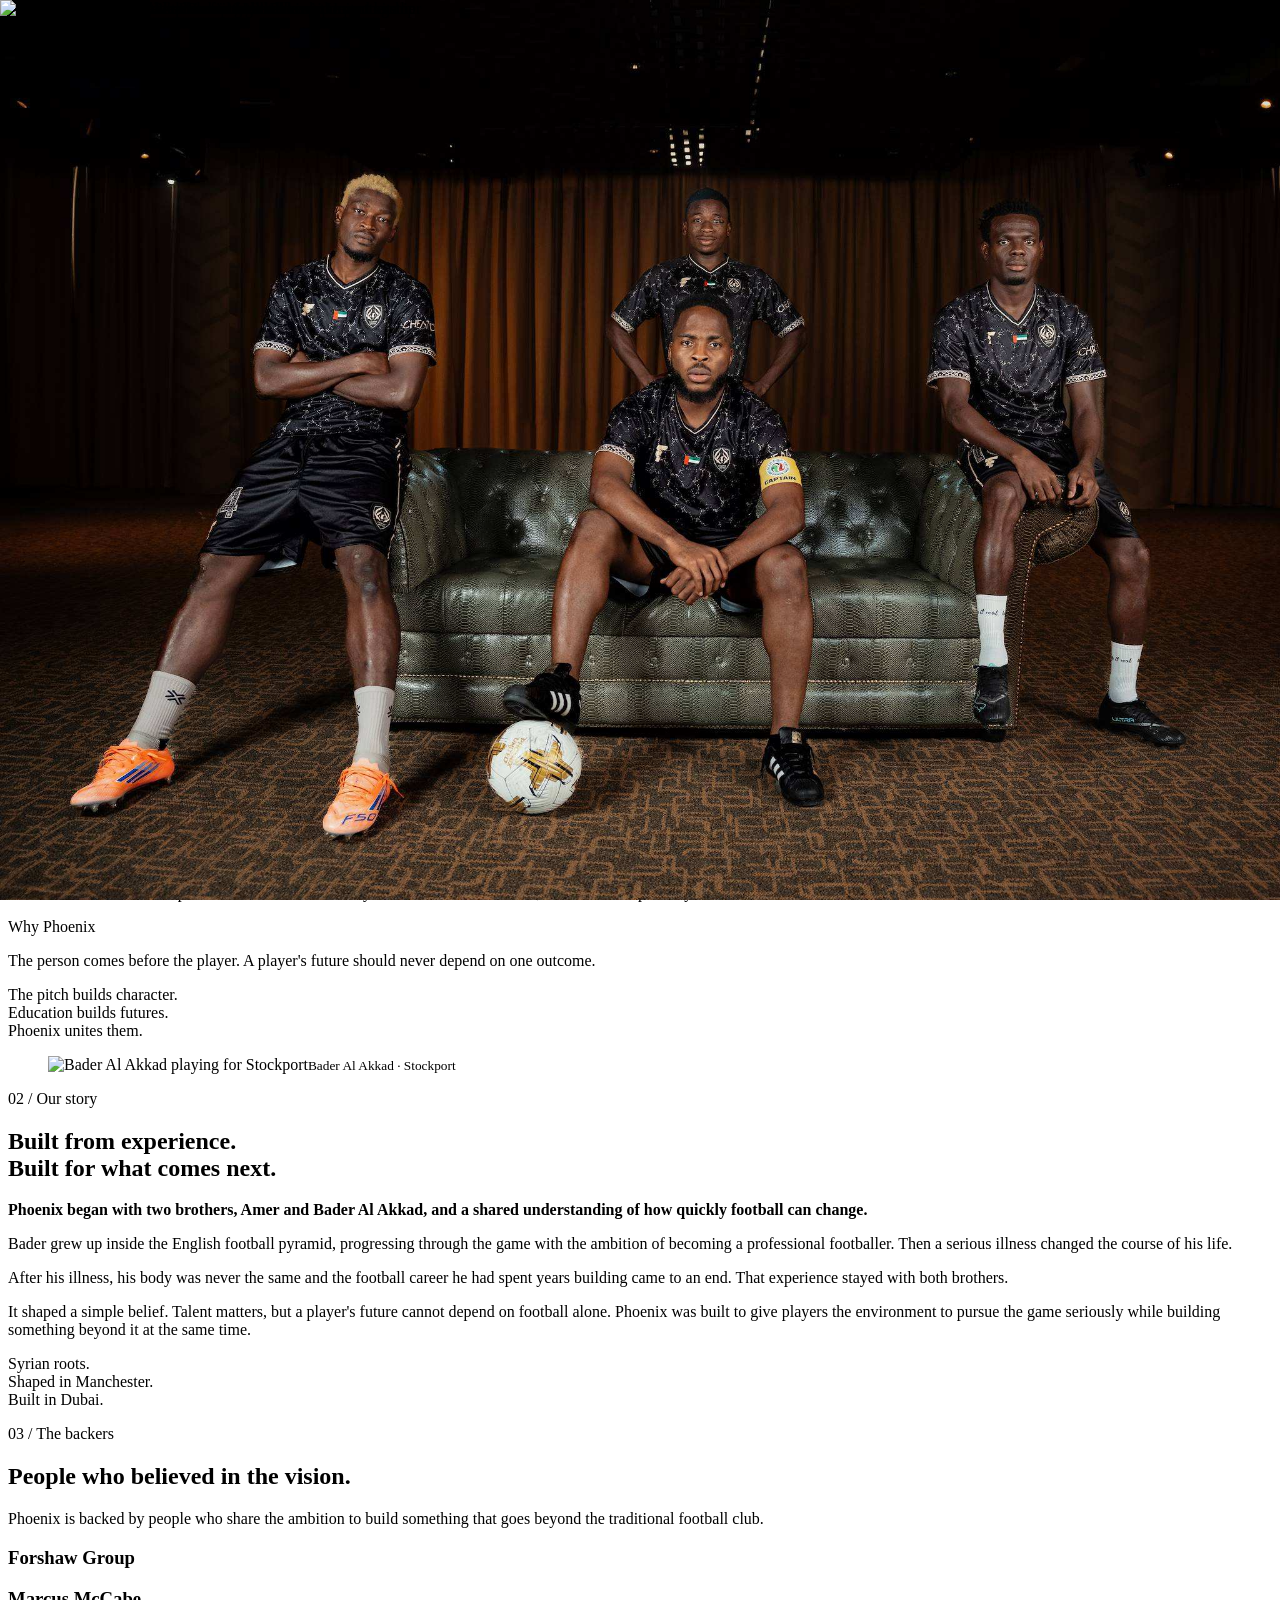
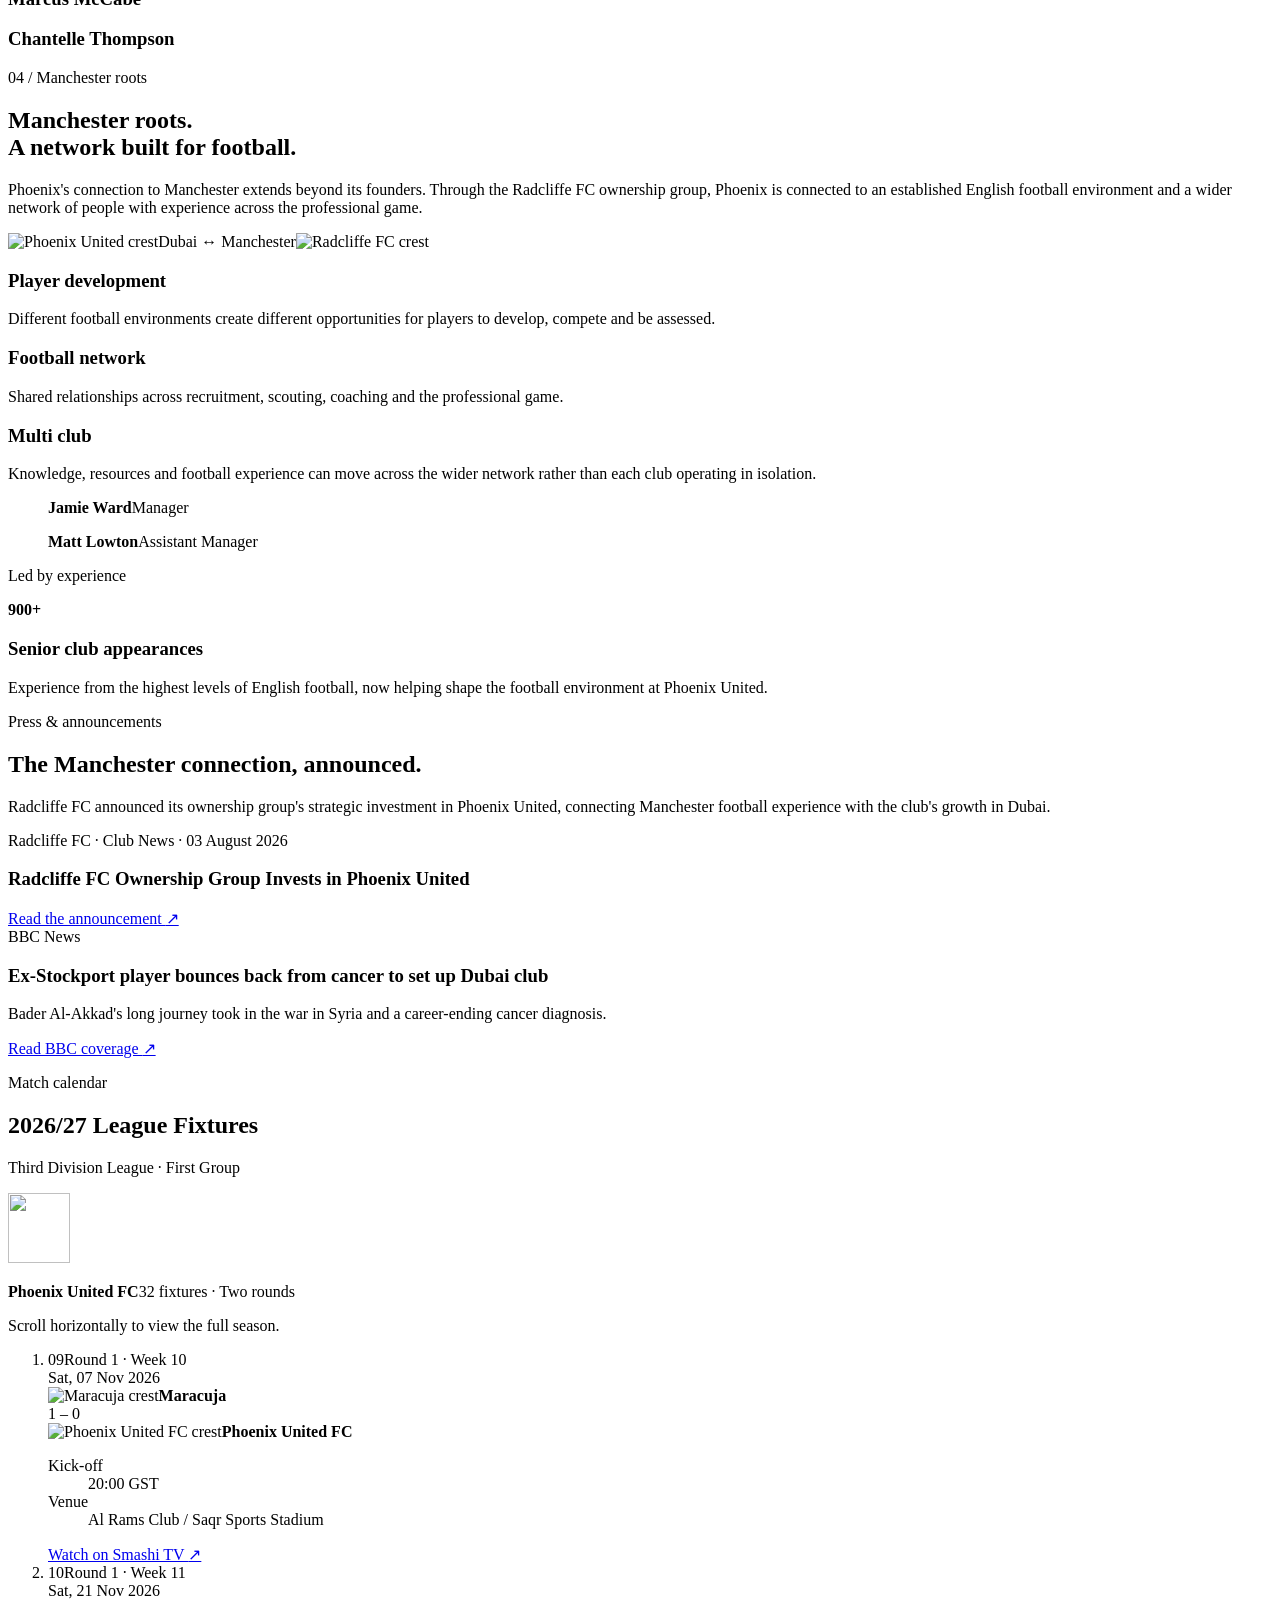
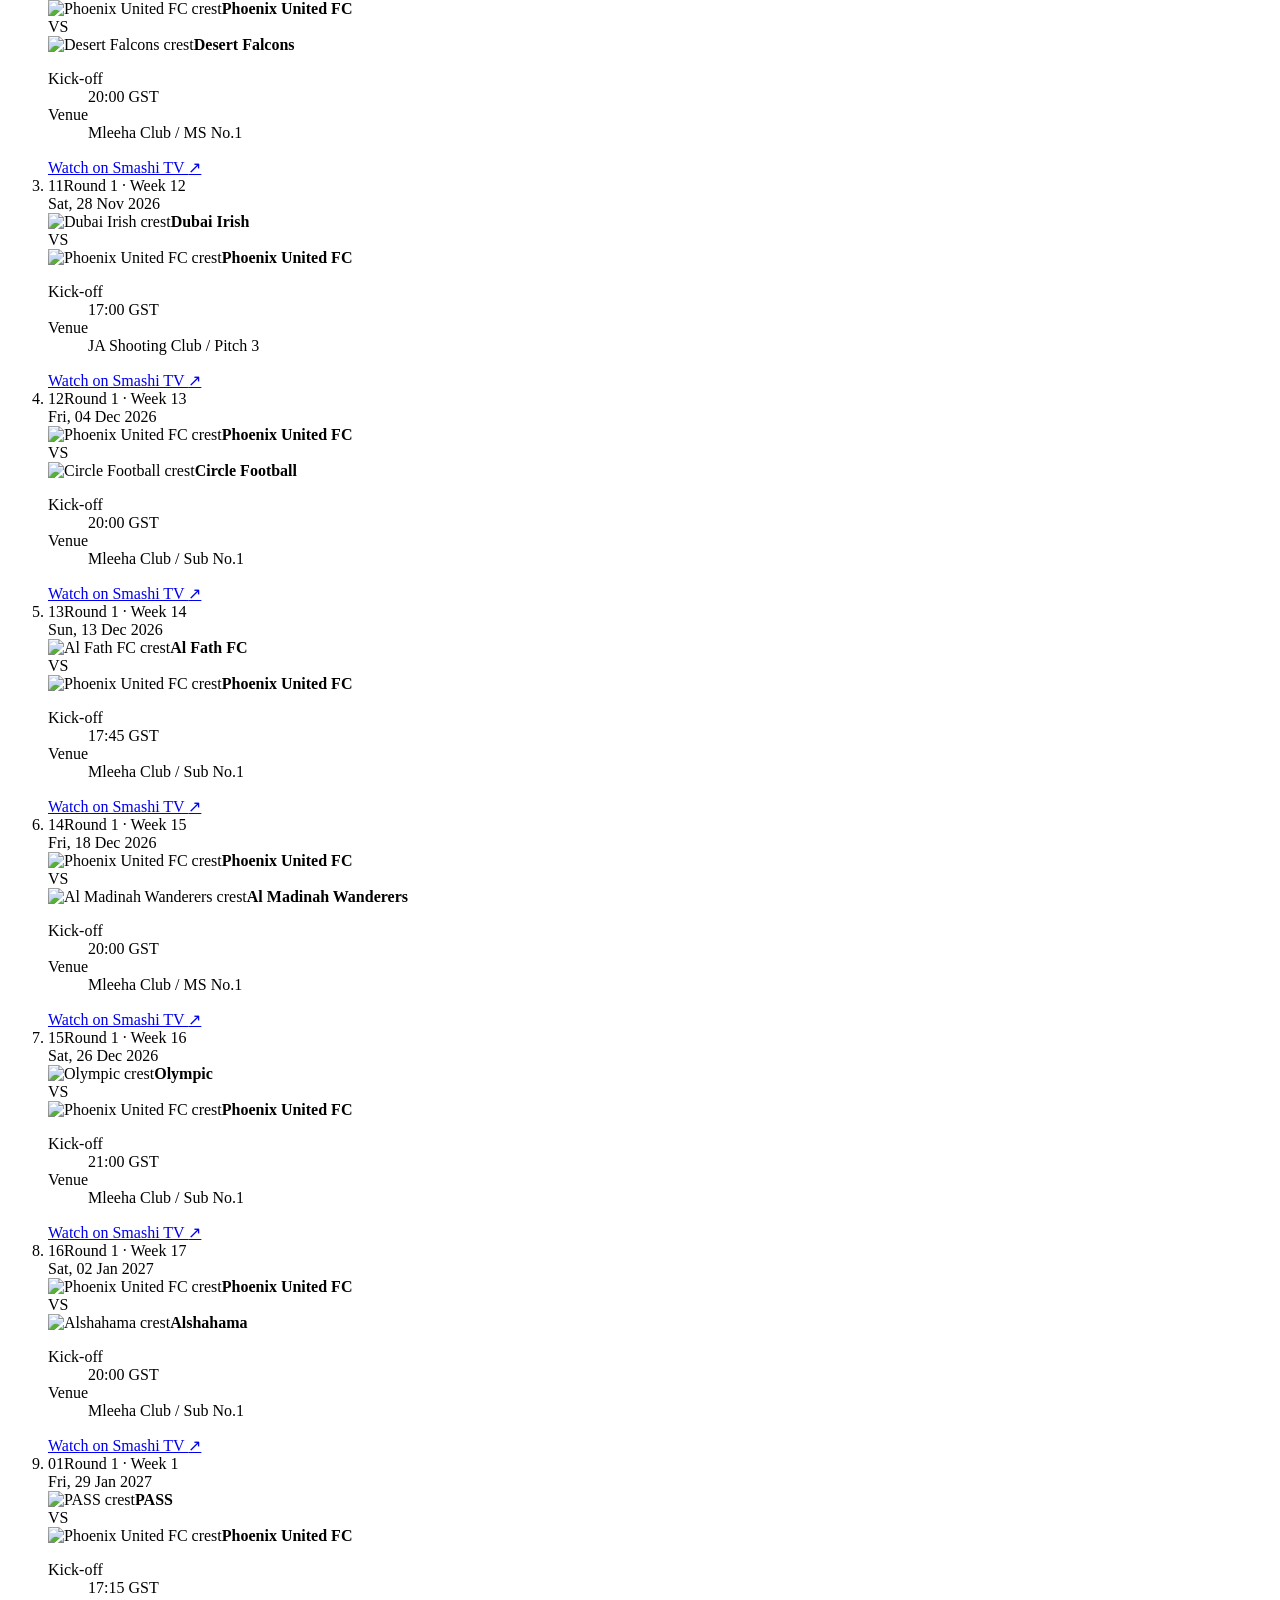
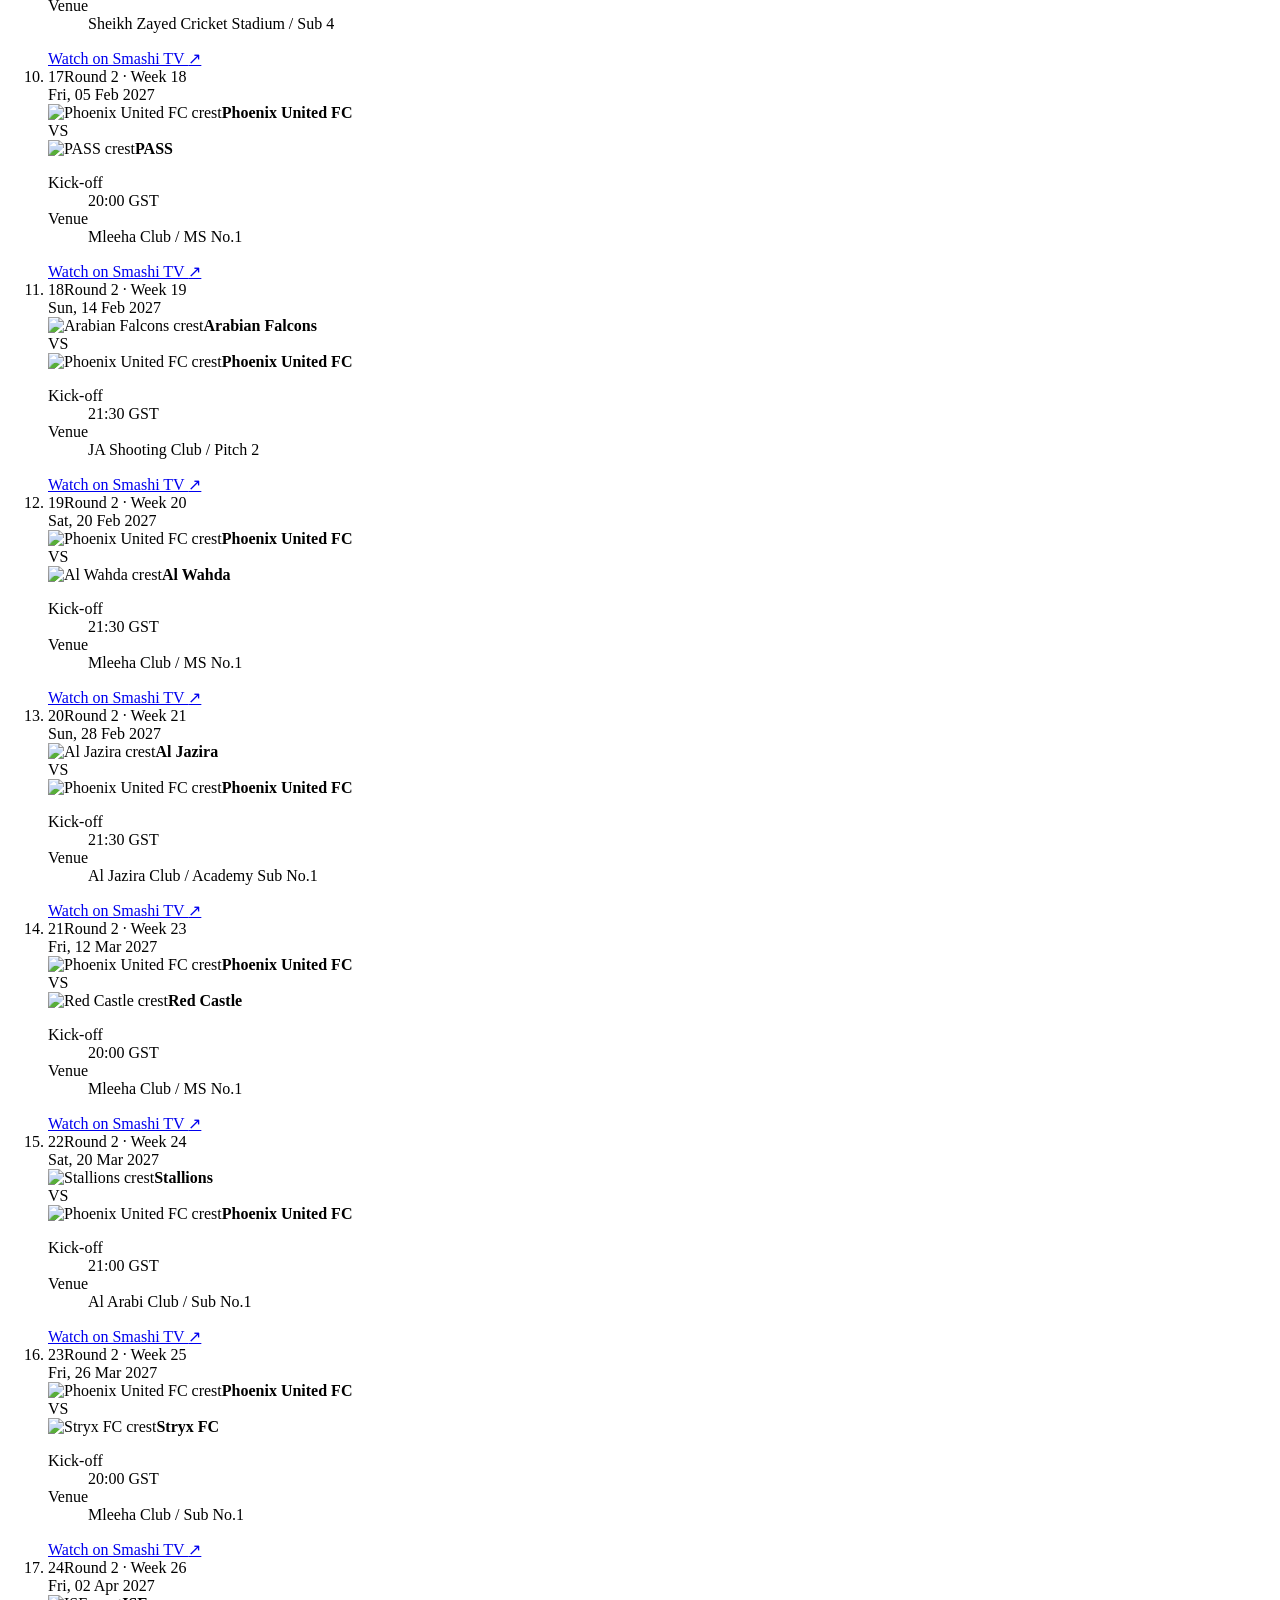
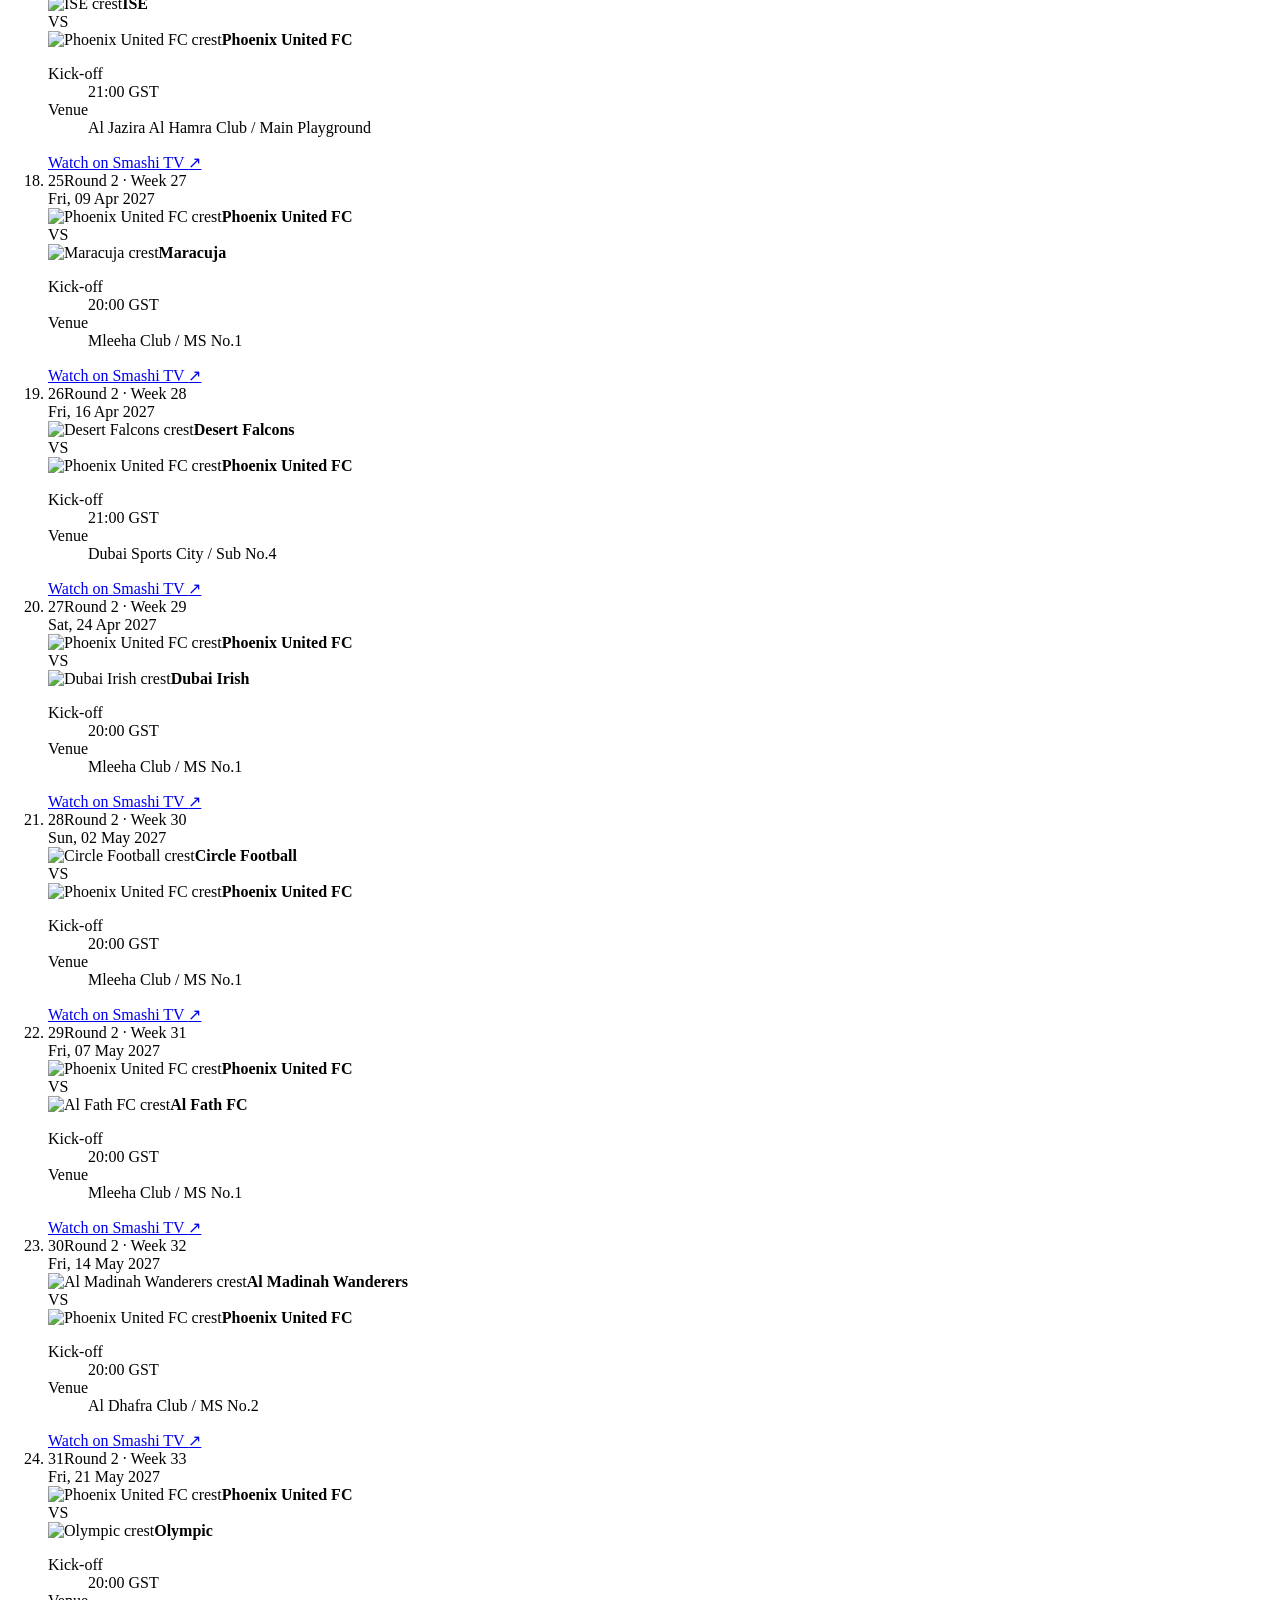
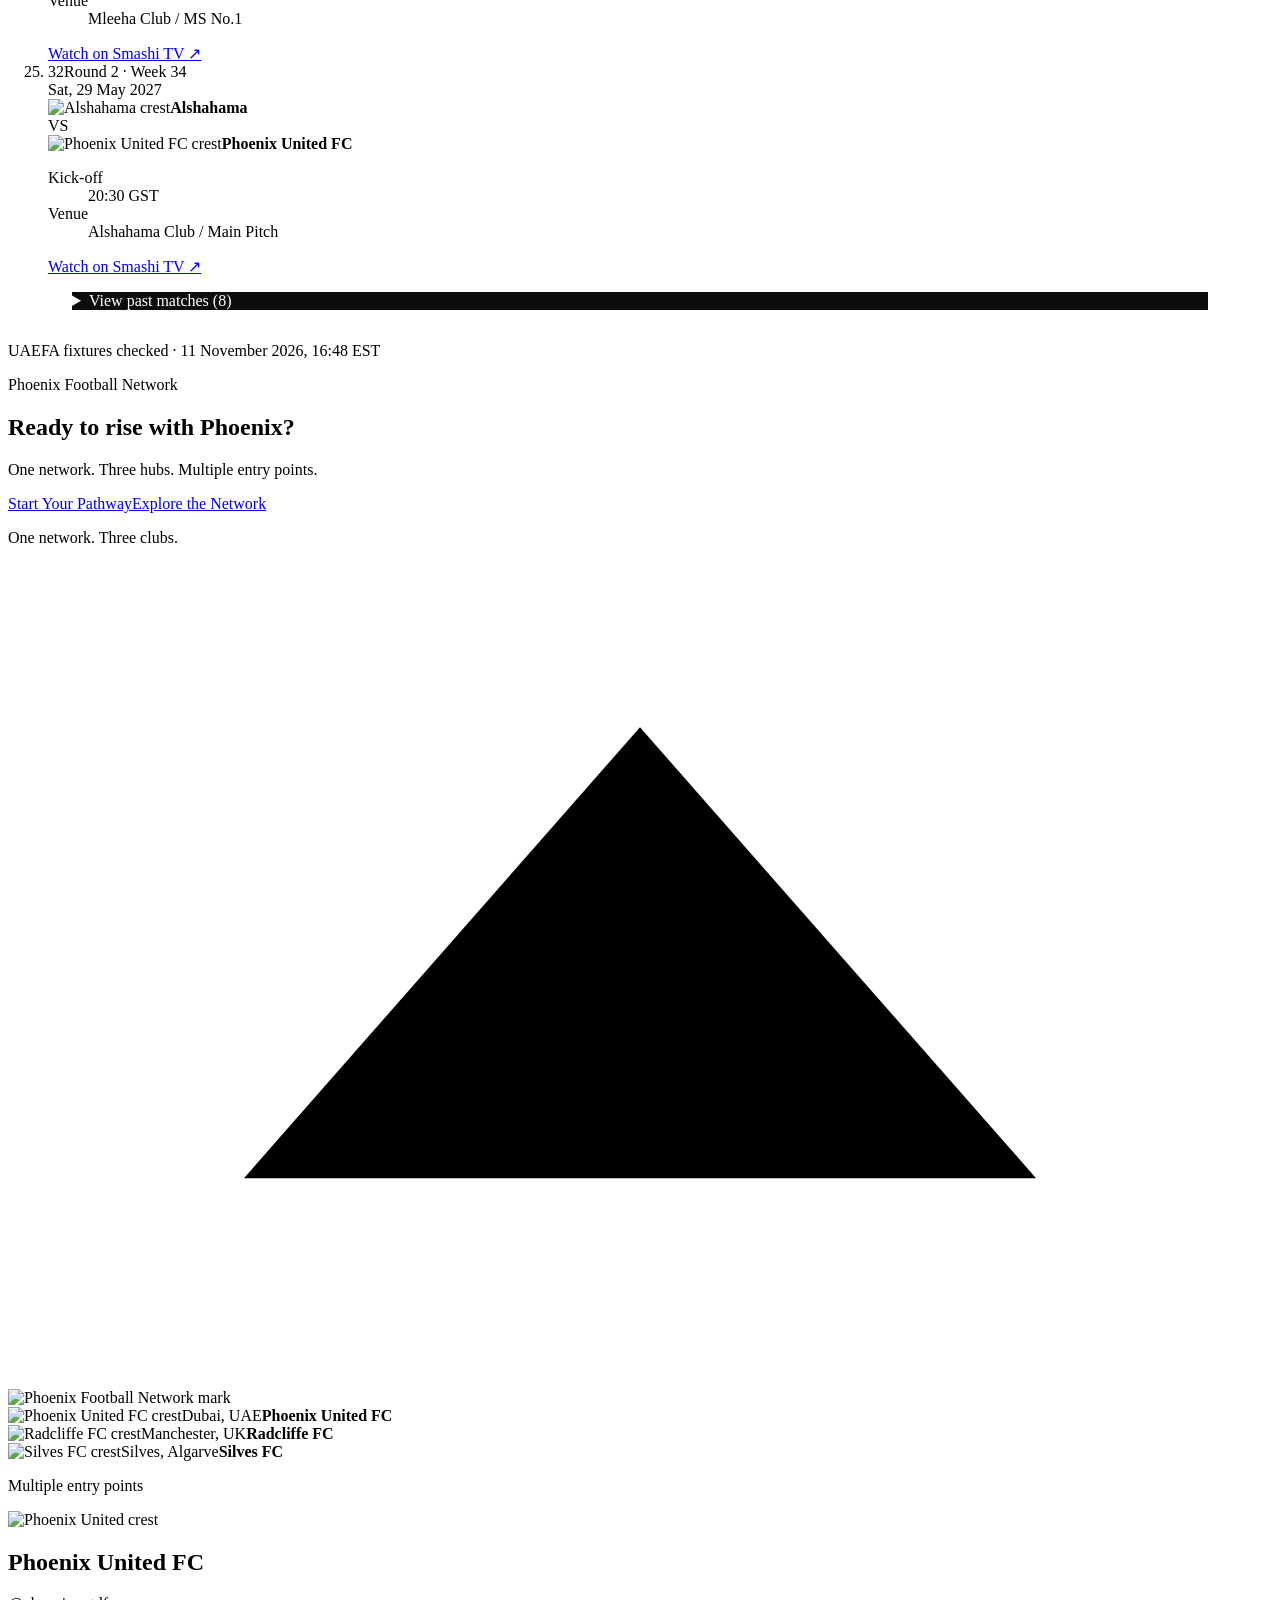
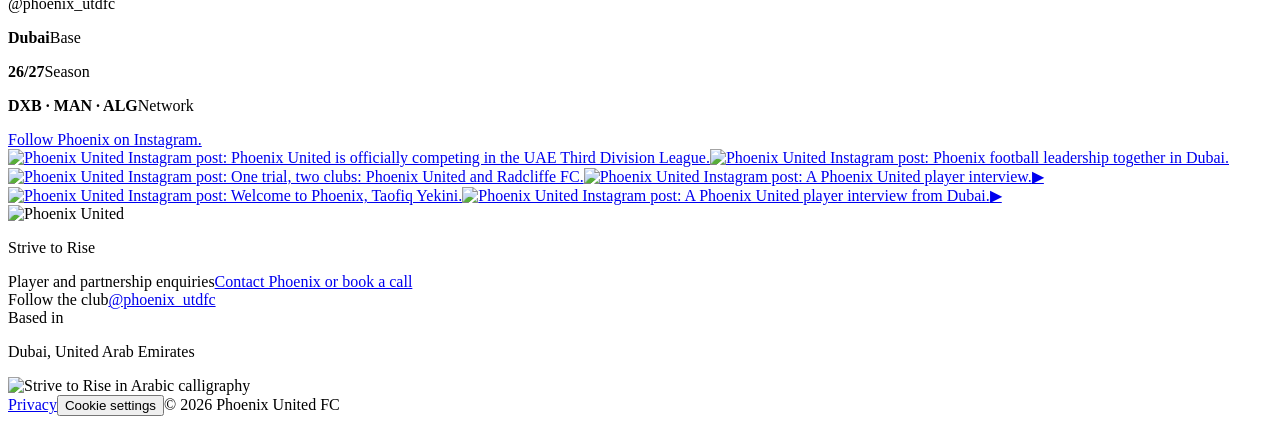
==== commit 7f11c3f1: "Keep fixture heading and update snapshot timestamp" ====
--- a/index.html
+++ b/index.html
@@ -1,7 +1,7 @@
 <!DOCTYPE html>
 
 <html lang="en"><head><meta charset="utf-8"/><meta content="width=device-width, initial-scale=1" name="viewport"/><link as="image" href="https://phoenixutd.com/brand/phoenix-united-wordmark.svg" rel="preload"/><link as="image" fetchpriority="high" href="media/DSC09915.jpg" imagesizes="100vw" rel="preload"/><link as="image" href="https://phoenixutd.com/brand/phoenix-crest.svg" rel="preload"/><link as="image" href="https://phoenixutd.com/brand/arabic-slogan-transparent.png" rel="preload"/><link data-precedence="vite-rsc/importer-resources" data-rsc-css-href="/assets/index-BIYOd-fQ.css" href="https://phoenixutd.com/assets/index-BIYOd-fQ.css" rel="stylesheet"/><link data-precedence="vite-rsc/client-reference" href="https://phoenixutd.com/assets/partner-rail-B1v08OUo.css" rel="stylesheet"/><title>Phoenix United FC | Football Club in Dubai</title><meta content="Phoenix United FC is a UAE FA licensed football club in Dubai, built to rise." name="description"/><meta content="Phoenix United FC" name="application-name"/><meta content="index, follow" name="robots"/><meta content="Phoenix United FC | Dubai Football Club" property="og:title"/><meta content="A UAE FA licensed football club in Dubai, connecting real club football with an international player pathway." property="og:description"/><meta content="https://phoenixutd.com/" property="og:url"/><meta content="Phoenix United FC" property="og:site_name"/><meta content="website" property="og:type"/><meta content="https://phoenixutd.com/og-share.png" property="og:image"/><meta content="1200" property="og:image:width"/><meta content="630" property="og:image:height"/><meta content="Phoenix United FC: a football club in Dubai, built to rise." property="og:image:alt"/><meta content="summary_large_image" name="twitter:card"/><meta content="Phoenix United FC | Dubai Football Club" name="twitter:title"/><meta content="A real football club in Dubai, connected to an international player pathway." name="twitter:description"/><meta content="https://phoenixutd.com/og-share.png" name="twitter:image"/><link href="https://phoenixutd.com/brand/phoenix-flame.svg" rel="shortcut icon"/><link href="https://phoenixutd.com/brand/phoenix-flame.svg" rel="icon"/><link href="https://phoenixutd.com/brand/phoenix-flame.svg" rel="apple-touch-icon"/><link href="https://phoenixutd.com/" rel="canonical"/><meta content="#0D0D0D" name="theme-color"/>
-<style>.preview-results > summary { cursor:pointer; background:#0d0d0d; color:#fff; border-color:#0d0d0d; margin:1rem var(--page-pad, 5vw); }</style></head><body><div class="final-site club-page"><header class="site-header"><a class="skip-link" href="#main-content">Skip to main content</a><a aria-label="Phoenix United FC home" class="brand-lockup" href="https://phoenixutd.com/"><img alt="" aria-hidden="true" height="57" src="https://phoenixutd.com/brand/phoenix-united-wordmark.svg" width="142"/></a><a aria-label="Switch language to Arabic" class="language-switch" data-language-toggle="true" href="https://phoenixutd.com/?lang=ar">العربية</a><button aria-controls="primary-navigation" aria-expanded="false" class="menu-toggle" type="button"><span class="sr-only">Open menu</span><span aria-hidden="true"></span><span aria-hidden="true"></span></button><nav aria-label="Primary navigation" id="primary-navigation"><div aria-hidden="true" class="mobile-nav-brand"><div><img alt="" height="59" src="https://phoenixutd.com/brand/phoenix-united-wordmark.svg" width="148"/><span>Enter the tunnel · DXB 01</span></div></div><a aria-current="page" href="https://phoenixutd.com/"><span class="nav-index">01</span><strong>The Club</strong></a><a href="https://phoenixutd.com/pathway"><span class="nav-index">02</span><strong>Pathway</strong></a><a href="https://phoenixutd.com/store"><span class="nav-index">03</span><strong>Culture</strong></a><a class="desktop-subnav" href="https://phoenixutd.com/network"><span class="nav-index">04</span><strong>Network</strong></a><a class="desktop-subnav" href="https://phoenixutd.com/#press"><span class="nav-index">05</span><strong>News</strong></a><a class="header-cta" href="https://phoenixutd.com/pathway#assessment"><span class="header-cta-desktop">Apply</span><span class="header-cta-mobile">Apply</span></a><div aria-hidden="true" class="mobile-nav-route"><span class="is-current">DXB</span><i></i><span>MAN</span><i></i><span>ALG</span></div></nav></header><main id="main-content"><section aria-labelledby="club-hero-title" class="club-hero club-hero-editorial"><figure class="club-hero-media"><img alt="Four Phoenix United players gathered around a couch and football" data-nimg="fill" decoding="async" fetchpriority="high" loading="eager" sizes="100vw" src="media/DSC09915.jpg" style="position:absolute;inset:0;width:100%;height:100%;object-fit:cover;object-position:50% 56%"/></figure><div class="club-hero-copy"><img alt="Strive to Rise in Arabic" class="hero-arabic-slogan" data-nimg="1" decoding="async" height="284" loading="lazy" src="https://phoenixutd.com/brand/arabic-slogan-transparent.png" srcset="https://phoenixutd.com/brand/arabic-slogan-transparent.png 640w, https://phoenixutd.com/brand/arabic-slogan-transparent.png 750w, https://phoenixutd.com/brand/arabic-slogan-transparent.png 828w" width="420"/><h1 id="club-hero-title">Built to rise.</h1><p class="club-hero-lede">The person before the player. Developing footballers, building futures and creating pathways beyond the pitch.</p><div class="final-actions"><a class="button button-primary" href="https://phoenixutd.com/pathway#assessment">Start Your Pathway</a><a class="button button-secondary" href="#fixtures">View Fixtures</a></div></div><p class="club-license-rail"><span>UAE FA Licensed</span><strong>Dubai, UAE</strong></p></section><section aria-label="Phoenix partners" class="credibility-rail" id="partners"><div aria-label="Phoenix network and licensing organisations" class="_viewport_1t10w_1" role="region"><div class="_track_1t10w_10"><ul class="_group_1t10w_17"><li class="_card_1t10w_27"><a aria-label="Visit UAE FA" class="_cardLink_1t10w_34" href="https://www.uaefa.ae/" rel="noreferrer" target="_blank"><span class="_logoPlate_1t10w_54"><img alt="UAE FA logo" class="" decoding="async" loading="lazy" src="https://phoenixutd.com/partners/uae-fa.svg"/></span></a></li><li class="_card_1t10w_27"><a aria-label="Visit Radcliffe FC" class="_cardLink_1t10w_34" href="https://radcliffefc.com/" rel="noreferrer" target="_blank"><span class="_logoPlate_1t10w_54"><img alt="Radcliffe FC logo" class="" decoding="async" loading="lazy" src="https://phoenixutd.com/partners/radcliffe-crest.svg"/></span></a></li><li class="_card_1t10w_27"><a aria-label="Visit Silves FC" class="_cardLink_1t10w_34" href="https://www.silvesfc.pt/pt/" rel="noreferrer" target="_blank"><span class="_logoPlate_1t10w_54"><img alt="Silves FC logo" class="" decoding="async" loading="lazy" src="https://phoenixutd.com/partners/silves-crest.webp"/></span></a></li><li class="_card_1t10w_27"><a aria-label="Visit Wimbledon Wealth" class="_cardLink_1t10w_34" href="https://wimbledonwealth.com/" rel="noreferrer" target="_blank"><span class="_logoPlate_1t10w_54 _wimbledonPlate_1t10w_63"><img alt="Wimbledon Wealth logo" class="" decoding="async" loading="lazy" src="https://phoenixutd.com/partners/wimbledon-wealth-colour.png"/></span></a></li><li class="_card_1t10w_27"><a aria-label="Visit Cheat Daze" class="_cardLink_1t10w_34" href="https://cheatdazedesserts.com/" rel="noreferrer" target="_blank"><span class="_logoPlate_1t10w_54"><img alt="Cheat Daze logo" class="_inkLogo_1t10w_80" decoding="async" loading="lazy" src="https://phoenixutd.com/partners/cheat-daze-transparent.png"/></span></a></li><li class="_card_1t10w_27"><a aria-label="Visit Farellys" class="_cardLink_1t10w_34" href="https://farrellysworld.co.uk/" rel="noreferrer" target="_blank"><span class="_logoPlate_1t10w_54"><img alt="Farellys logo" class="_inkLogo_1t10w_80" decoding="async" loading="lazy" src="https://phoenixutd.com/partners/farellys-transparent.png"/></span></a></li><li class="_card_1t10w_27"><span class="_cardBody_1t10w_35"><span class="_logoPlate_1t10w_54"><img alt="Arise Edge logo" class="_ariseEdgeLogo_1t10w_85" decoding="async" loading="lazy" src="https://phoenixutd.com/partners/arise-edge.svg"/></span></span></li><li class="_card_1t10w_27"><a aria-label="Visit Joe Thompson Foundation" class="_cardLink_1t10w_34" href="https://joethompsonfoundation.co.uk/" rel="noreferrer" target="_blank"><span class="_logoPlate_1t10w_54"><img alt="Joe Thompson Foundation logo" class="" decoding="async" loading="lazy" src="https://joethompsonfoundation.co.uk/wp-content/uploads/2025/10/JoeThompsonFoundation-1024x845.png"/></span></a></li><li class="_card_1t10w_27"><a aria-label="Visit Holaskoko Football Academy" class="_cardLink_1t10w_34" href="https://www.holaskokogroup.com/holaskokofootballacademy" rel="noreferrer" target="_blank"><span class="_logoPlate_1t10w_54"><img alt="Holaskoko Football Academy logo" class="" decoding="async" loading="lazy" src="https://static.wixstatic.com/media/6b9136_10ee794b31504993a3fa597ad9083458~mv2.jpg/v1/fill/w_1078,h_1052,al_c,q_85,enc_avif,quality_auto/6b9136_10ee794b31504993a3fa597ad9083458~mv2.jpg"/></span></a></li><li class="_card_1t10w_27"><a aria-label="Visit SPSA · Assess. Train. Succeed." class="_cardLink_1t10w_34" href="https://spsa-center.com/" rel="noreferrer" target="_blank"><span class="_logoPlate_1t10w_54"><img alt="SPSA · Assess. Train. Succeed. logo" class="" decoding="async" loading="lazy" src="https://phoenixutd.com/partners/spsa-white.png"/></span></a></li></ul><ul aria-hidden="true" class="_group_1t10w_17 _duplicate_1t10w_123"><li class="_card_1t10w_27"><a aria-label="Visit UAE FA" class="_cardLink_1t10w_34" href="https://www.uaefa.ae/" rel="noreferrer" target="_blank"><span class="_logoPlate_1t10w_54"><img alt="" class="" decoding="async" loading="lazy" src="https://phoenixutd.com/partners/uae-fa.svg"/></span></a></li><li class="_card_1t10w_27"><a aria-label="Visit Radcliffe FC" class="_cardLink_1t10w_34" href="https://radcliffefc.com/" rel="noreferrer" target="_blank"><span class="_logoPlate_1t10w_54"><img alt="" class="" decoding="async" loading="lazy" src="https://phoenixutd.com/partners/radcliffe-crest.svg"/></span></a></li><li class="_card_1t10w_27"><a aria-label="Visit Silves FC" class="_cardLink_1t10w_34" href="https://www.silvesfc.pt/pt/" rel="noreferrer" target="_blank"><span class="_logoPlate_1t10w_54"><img alt="" class="" decoding="async" loading="lazy" src="https://phoenixutd.com/partners/silves-crest.webp"/></span></a></li><li class="_card_1t10w_27"><a aria-label="Visit Wimbledon Wealth" class="_cardLink_1t10w_34" href="https://wimbledonwealth.com/" rel="noreferrer" target="_blank"><span class="_logoPlate_1t10w_54 _wimbledonPlate_1t10w_63"><img alt="" class="" decoding="async" loading="lazy" src="https://phoenixutd.com/partners/wimbledon-wealth-colour.png"/></span></a></li><li class="_card_1t10w_27"><a aria-label="Visit Cheat Daze" class="_cardLink_1t10w_34" href="https://cheatdazedesserts.com/" rel="noreferrer" target="_blank"><span class="_logoPlate_1t10w_54"><img alt="" class="_inkLogo_1t10w_80" decoding="async" loading="lazy" src="https://phoenixutd.com/partners/cheat-daze-transparent.png"/></span></a></li><li class="_card_1t10w_27"><a aria-label="Visit Farellys" class="_cardLink_1t10w_34" href="https://farrellysworld.co.uk/" rel="noreferrer" target="_blank"><span class="_logoPlate_1t10w_54"><img alt="" class="_inkLogo_1t10w_80" decoding="async" loading="lazy" src="https://phoenixutd.com/partners/farellys-transparent.png"/></span></a></li><li aria-hidden="true" class="_card_1t10w_27"><span class="_cardBody_1t10w_35"><span class="_logoPlate_1t10w_54"><img alt="" class="_ariseEdgeLogo_1t10w_85" decoding="async" loading="lazy" src="https://phoenixutd.com/partners/arise-edge.svg"/></span></span></li><li class="_card_1t10w_27"><a aria-label="Visit Joe Thompson Foundation" class="_cardLink_1t10w_34" href="https://joethompsonfoundation.co.uk/" rel="noreferrer" target="_blank"><span class="_logoPlate_1t10w_54"><img alt="" class="" decoding="async" loading="lazy" src="https://joethompsonfoundation.co.uk/wp-content/uploads/2025/10/JoeThompsonFoundation-1024x845.png"/></span></a></li><li class="_card_1t10w_27"><a aria-label="Visit Holaskoko Football Academy" class="_cardLink_1t10w_34" href="https://www.holaskokogroup.com/holaskokofootballacademy" rel="noreferrer" target="_blank"><span class="_logoPlate_1t10w_54"><img alt="" class="" decoding="async" loading="lazy" src="https://static.wixstatic.com/media/6b9136_10ee794b31504993a3fa597ad9083458~mv2.jpg/v1/fill/w_1078,h_1052,al_c,q_85,enc_avif,quality_auto/6b9136_10ee794b31504993a3fa597ad9083458~mv2.jpg"/></span></a></li><li class="_card_1t10w_27"><a aria-label="Visit SPSA · Assess. Train. Succeed." class="_cardLink_1t10w_34" href="https://spsa-center.com/" rel="noreferrer" target="_blank"><span class="_logoPlate_1t10w_54"><img alt="" class="" decoding="async" loading="lazy" src="https://phoenixutd.com/partners/spsa-white.png"/></span></a></li></ul></div></div></section><section aria-labelledby="manifesto-title" class="club-manifesto" id="culture"><figure><img alt="Phoenix players together in a real football environment" data-nimg="fill" decoding="async" loading="lazy" sizes="(max-width: 820px) 100vw, 52vw" src="https://phoenixutd.com/images/instagram-team.jpg" style="position:absolute;inset:0;width:100%;height:100%;object-fit:cover"/></figure><div><p class="final-kicker">01 / More than the 90 minutes</p><h2 id="manifesto-title">More than the 90 minutes.</h2><div class="manifesto-copy"><article><span>Who we are</span><p>Phoenix United is the competitive heart of a wider ecosystem built around football, education and pathways.</p></article><article><span>Why Phoenix</span><p>The person comes before the player. A player's future should never depend on one outcome.</p></article></div><p class="manifesto-belief">The pitch builds character.<br/>Education builds futures.<br/>Phoenix unites them.</p></div></section><section aria-labelledby="story-title" class="story-editorial"><figure class="story-photo-composition"><img alt="Amer and Bader Al Akkad wearing the Phoenix United kits" class="story-founders-photo" data-nimg="fill" decoding="async" loading="lazy" sizes="(max-width: 820px) 100vw, 52vw" src="https://phoenixutd.com/media/founders-kit-launch.webp" style="position:absolute;inset:0;width:100%;height:100%;object-fit:cover"/><span class="story-archive-photo"><img alt="Bader Al Akkad playing for Stockport" data-nimg="1" decoding="async" height="1371" loading="lazy" src="https://phoenixutd.com/media/bader-stockport.webp" srcset="https://phoenixutd.com/media/bader-stockport.webp 640w, https://phoenixutd.com/media/bader-stockport.webp 750w, https://phoenixutd.com/media/bader-stockport.webp 828w, https://phoenixutd.com/media/bader-stockport.webp 1080w, https://phoenixutd.com/media/bader-stockport.webp 1200w, https://phoenixutd.com/media/bader-stockport.webp 1920w, https://phoenixutd.com/media/bader-stockport.webp 2048w" width="1100"/><small>Bader Al Akkad · Stockport</small></span></figure><div><p class="final-kicker">02 / Our story</p><h2 id="story-title">Built from experience.<br/>Built for what comes next.</h2><p><strong>Phoenix began with two brothers, Amer and Bader Al Akkad, and a shared understanding of how quickly football can change.</strong></p><p>Bader grew up inside the English football pyramid, progressing through the game with the ambition of becoming a professional footballer. Then a serious illness changed the course of his life.</p><p>After his illness, his body was never the same and the football career he had spent years building came to an end. That experience stayed with both brothers.</p><p>It shaped a simple belief. Talent matters, but a player's future cannot depend on football alone. Phoenix was built to give players the environment to pursue the game seriously while building something beyond it at the same time.</p><p class="story-closing">Syrian roots.<br/>Shaped in Manchester.<br/>Built in Dubai.</p></div></section><section aria-labelledby="backers-title" class="backers-section"><div><p class="final-kicker">03 / The backers</p><h2 id="backers-title">People who believed in the vision.</h2><p>Phoenix is backed by people who share the ambition to build something that goes beyond the traditional football club.</p></div><div class="backers-visual"><figure><img alt="Phoenix and Radcliffe leadership together" data-nimg="fill" decoding="async" loading="lazy" sizes="(max-width: 900px) 100vw, 62vw" src="https://phoenixutd.com/media/phoenix-backers-group.webp" style="position:absolute;inset:0;width:100%;height:100%;object-fit:cover"/></figure><div class="backer-list"><article><h3>Forshaw Group</h3></article><article><h3>Marcus McCabe</h3></article><article><h3>Chantelle Thompson</h3></article></div></div></section><section aria-labelledby="manchester-title" class="manchester-roots"><div class="manchester-roots-layout"><div class="manchester-roots-copy"><p class="final-kicker">04 / Manchester roots</p><h2 id="manchester-title">Manchester roots.<br/>A network built for football.</h2><p>Phoenix's connection to Manchester extends beyond its founders. Through the Radcliffe FC ownership group, Phoenix is connected to an established English football environment and a wider network of people with experience across the professional game.</p></div><div class="manchester-roots-proof"><figure class="roots-partnership-photo"><img alt="Phoenix and Radcliffe representatives marking the partnership" data-nimg="fill" decoding="async" loading="lazy" sizes="(max-width: 900px) 100vw, 44vw" src="https://phoenixutd.com/media/manchester-partnership.webp" style="position:absolute;inset:0;width:100%;height:100%;object-fit:cover"/></figure><div class="crest-connection"><img alt="Phoenix United crest" data-nimg="1" decoding="async" height="180" loading="lazy" src="https://phoenixutd.com/brand/phoenix-crest-full.webp" srcset="https://phoenixutd.com/brand/phoenix-crest-full.webp 180w" width="180"/><span>Dubai ↔ Manchester</span><img alt="Radcliffe FC crest" data-nimg="1" decoding="async" height="132" loading="lazy" src="https://phoenixutd.com/partners/radcliffe.svg" srcset="https://phoenixutd.com/partners/radcliffe.svg 132w" width="132"/></div></div></div><div class="roots-points"><article><h3>Player development</h3><p>Different football environments create different opportunities for players to develop, compete and be assessed.</p></article><article><h3>Football network</h3><p>Shared relationships across recruitment, scouting, coaching and the professional game.</p></article><article><h3>Multi club</h3><p>Knowledge, resources and football experience can move across the wider network rather than each club operating in isolation.</p></article></div><div class="leadership-editorial"><figure class="leader-portrait leader-portrait-1"><div class="leader-image"><img alt="Jamie Ward signing with Phoenix United" data-nimg="fill" decoding="async" loading="lazy" sizes="(max-width: 900px) 100vw, 31vw" src="https://phoenixutd.com/media/jamie-ward-signing.webp" style="position:absolute;inset:0;width:100%;height:100%;object-fit:cover"/></div><figcaption><strong>Jamie Ward</strong><span>Manager</span></figcaption></figure><figure class="leader-portrait leader-portrait-2"><div class="leader-image"><img alt="Matt Lowton signing with Phoenix United" data-nimg="fill" decoding="async" loading="lazy" sizes="(max-width: 900px) 100vw, 31vw" src="https://phoenixutd.com/media/matt-lowton-signing.webp" style="position:absolute;inset:0;width:100%;height:100%;object-fit:cover"/></div><figcaption><strong>Matt Lowton</strong><span>Assistant Manager</span></figcaption></figure><div class="leadership-stat"><p>Led by experience</p><strong>900+</strong><h3>Senior club appearances</h3><span>Experience from the highest levels of English football, now helping shape the football environment at Phoenix United.</span><figure class="leadership-group-photo"><img alt="Four members of the Phoenix football leadership team together" data-nimg="fill" decoding="async" loading="lazy" sizes="(max-width: 900px) 100vw, 28rem" src="https://phoenixutd.com/media/phoenix-leadership-group.webp" style="position:absolute;inset:0;width:100%;height:100%;object-fit:cover"/></figure></div></div></section><section aria-labelledby="press-title" class="press-section" id="press"><div class="press-heading"><p class="final-kicker">Press &amp; announcements</p><h2 id="press-title">The Manchester connection, announced.</h2><p>Radcliffe FC announced its ownership group's strategic investment in Phoenix United, connecting Manchester football experience with the club's growth in Dubai.</p></div><div class="press-articles"><article class="press-article"><span>Radcliffe FC · Club News · 03 August 2026</span><h3>Radcliffe FC Ownership Group Invests in Phoenix United</h3><a class="text-link" href="https://radcliffefc.com/radcliffe-fc-ownership-group-invests-in-phoenix-united/" rel="noreferrer" target="_blank">Read the announcement <span aria-hidden="true">↗</span></a></article><article class="press-article"><span>BBC News</span><h3>Ex-Stockport player bounces back from cancer to set up Dubai club</h3><p>Bader Al-Akkad's long journey took in the war in Syria and a career-ending cancer diagnosis.</p><a class="text-link" href="https://www.bbc.co.uk/news/articles/ce34wnvql9vo" rel="noreferrer" target="_blank">Read BBC coverage <span aria-hidden="true">↗</span></a></article></div></section><section aria-labelledby="fixtures-title" class="_section_1675j_1" id="fixtures"><header class="_header_1675j_9"><div class="_intro_1675j_17"><p class="_eyebrow_1675j_19">Match calendar</p><h2 id="fixtures-title">2026/27 League Fixtures</h2><p class="_description_1675j_20">UAEFA fixtures checked · 11 November 2026, 16:47 EST</p></div><div class="_identity_1675j_22"><img alt="" aria-hidden="true" height="70" src="https://phoenixutd.com/brand/phoenix-crest.svg" width="62"/><p><strong>Phoenix United FC</strong><span>32<!-- --> fixtures · Two rounds</span></p></div></header><p class="_hint_1675j_21" id="fixtures-scroll-hint">Scroll horizontally to view the full season.</p><div aria-describedby="fixtures-scroll-hint" aria-label="Phoenix United league fixtures" class="_viewport_1675j_74" role="region" tabindex="0"><ol class="_track_1675j_85"><li class="_card_1675j_23"><div class="_cardTopline_1675j_23"><span class="_matchNumber_1675j_120">09</span><span>Round <!-- -->1<!-- --> · Week <!-- -->10</span></div><time class="_date_1675j_122" datetime="2026-11-07T20:00:00+04:00">Sat, 07 Nov 2026</time><div aria-label="Maracuja versus Phoenix United FC" class="_matchup_1675j_136"><div class="_team_1675j_145"><span class="_crest_1675j_148"><img alt="Maracuja crest" loading="lazy" src="https://phoenixutd.com/opponents/maracuja.png"/></span><strong>Maracuja</strong></div><span aria-label="Final score 1 – 0" class="_versus_1675j_161">1 – 0</span><div class="_team_1675j_145"><span class="_crest_1675j_148"><img alt="Phoenix United FC crest" loading="lazy" src="https://phoenixutd.com/brand/phoenix-crest.svg"/></span><strong>Phoenix United FC</strong></div></div><dl class="_details_1675j_24"><div><dt>Kick-off</dt><dd>20:00 GST</dd></div><div><dt>Venue</dt><dd>Al Rams Club / Saqr Sports Stadium</dd></div></dl><a class="_streamLink_1675j_168" href="https://smashi.tv/" rel="noreferrer" target="_blank">Watch on Smashi TV <span aria-hidden="true">↗</span></a></li><li class="_card_1675j_23"><div class="_cardTopline_1675j_23"><span class="_matchNumber_1675j_120">10</span><span>Round <!-- -->1<!-- --> · Week <!-- -->11</span></div><time class="_date_1675j_122" datetime="2026-11-21T20:00:00+04:00">Sat, 21 Nov 2026</time><div aria-label="Phoenix United FC versus Desert Falcons" class="_matchup_1675j_136"><div class="_team_1675j_145"><span class="_crest_1675j_148"><img alt="Phoenix United FC crest" loading="lazy" src="https://phoenixutd.com/brand/phoenix-crest.svg"/></span><strong>Phoenix United FC</strong></div><span class="_versus_1675j_161">VS</span><div class="_team_1675j_145"><span class="_crest_1675j_148"><img alt="Desert Falcons crest" loading="lazy" src="https://phoenixutd.com/opponents/desert-falcon.png"/></span><strong>Desert Falcons</strong></div></div><dl class="_details_1675j_24"><div><dt>Kick-off</dt><dd>20:00 GST</dd></div><div><dt>Venue</dt><dd>Mleeha Club / MS No.1</dd></div></dl><a class="_streamLink_1675j_168" href="https://smashi.tv/" rel="noreferrer" target="_blank">Watch on Smashi TV <span aria-hidden="true">↗</span></a></li><li class="_card_1675j_23"><div class="_cardTopline_1675j_23"><span class="_matchNumber_1675j_120">11</span><span>Round <!-- -->1<!-- --> · Week <!-- -->12</span></div><time class="_date_1675j_122" datetime="2026-11-28T17:00:00+04:00">Sat, 28 Nov 2026</time><div aria-label="Dubai Irish versus Phoenix United FC" class="_matchup_1675j_136"><div class="_team_1675j_145"><span class="_crest_1675j_148"><img alt="Dubai Irish crest" loading="lazy" src="https://phoenixutd.com/opponents/dubai-irish.png"/></span><strong>Dubai Irish</strong></div><span class="_versus_1675j_161">VS</span><div class="_team_1675j_145"><span class="_crest_1675j_148"><img alt="Phoenix United FC crest" loading="lazy" src="https://phoenixutd.com/brand/phoenix-crest.svg"/></span><strong>Phoenix United FC</strong></div></div><dl class="_details_1675j_24"><div><dt>Kick-off</dt><dd>17:00 GST</dd></div><div><dt>Venue</dt><dd>JA Shooting Club / Pitch 3</dd></div></dl><a class="_streamLink_1675j_168" href="https://smashi.tv/" rel="noreferrer" target="_blank">Watch on Smashi TV <span aria-hidden="true">↗</span></a></li><li class="_card_1675j_23"><div class="_cardTopline_1675j_23"><span class="_matchNumber_1675j_120">12</span><span>Round <!-- -->1<!-- --> · Week <!-- -->13</span></div><time class="_date_1675j_122" datetime="2026-12-04T20:00:00+04:00">Fri, 04 Dec 2026</time><div aria-label="Phoenix United FC versus Circle Football" class="_matchup_1675j_136"><div class="_team_1675j_145"><span class="_crest_1675j_148"><img alt="Phoenix United FC crest" loading="lazy" src="https://phoenixutd.com/brand/phoenix-crest.svg"/></span><strong>Phoenix United FC</strong></div><span class="_versus_1675j_161">VS</span><div class="_team_1675j_145"><span class="_crest_1675j_148"><img alt="Circle Football crest" loading="lazy" src="https://phoenixutd.com/opponents/circle-football.png"/></span><strong>Circle Football</strong></div></div><dl class="_details_1675j_24"><div><dt>Kick-off</dt><dd>20:00 GST</dd></div><div><dt>Venue</dt><dd>Mleeha Club / Sub No.1</dd></div></dl><a class="_streamLink_1675j_168" href="https://smashi.tv/" rel="noreferrer" target="_blank">Watch on Smashi TV <span aria-hidden="true">↗</span></a></li><li class="_card_1675j_23"><div class="_cardTopline_1675j_23"><span class="_matchNumber_1675j_120">13</span><span>Round <!-- -->1<!-- --> · Week <!-- -->14</span></div><time class="_date_1675j_122" datetime="2026-12-13T17:45:00+04:00">Sun, 13 Dec 2026</time><div aria-label="Al Fath FC versus Phoenix United FC" class="_matchup_1675j_136"><div class="_team_1675j_145"><span class="_crest_1675j_148"><img alt="Al Fath FC crest" loading="lazy" src="https://phoenixutd.com/opponents/al-fath.png"/></span><strong>Al Fath FC</strong></div><span class="_versus_1675j_161">VS</span><div class="_team_1675j_145"><span class="_crest_1675j_148"><img alt="Phoenix United FC crest" loading="lazy" src="https://phoenixutd.com/brand/phoenix-crest.svg"/></span><strong>Phoenix United FC</strong></div></div><dl class="_details_1675j_24"><div><dt>Kick-off</dt><dd>17:45 GST</dd></div><div><dt>Venue</dt><dd>Mleeha Club / Sub No.1</dd></div></dl><a class="_streamLink_1675j_168" href="https://smashi.tv/" rel="noreferrer" target="_blank">Watch on Smashi TV <span aria-hidden="true">↗</span></a></li><li class="_card_1675j_23"><div class="_cardTopline_1675j_23"><span class="_matchNumber_1675j_120">14</span><span>Round <!-- -->1<!-- --> · Week <!-- -->15</span></div><time class="_date_1675j_122" datetime="2026-12-18T20:00:00+04:00">Fri, 18 Dec 2026</time><div aria-label="Phoenix United FC versus Al Madinah Wanderers" class="_matchup_1675j_136"><div class="_team_1675j_145"><span class="_crest_1675j_148"><img alt="Phoenix United FC crest" loading="lazy" src="https://phoenixutd.com/brand/phoenix-crest.svg"/></span><strong>Phoenix United FC</strong></div><span class="_versus_1675j_161">VS</span><div class="_team_1675j_145"><span class="_crest_1675j_148"><img alt="Al Madinah Wanderers crest" loading="lazy" src="https://phoenixutd.com/opponents/al-madinah-wanderers.png"/></span><strong>Al Madinah Wanderers</strong></div></div><dl class="_details_1675j_24"><div><dt>Kick-off</dt><dd>20:00 GST</dd></div><div><dt>Venue</dt><dd>Mleeha Club / MS No.1</dd></div></dl><a class="_streamLink_1675j_168" href="https://smashi.tv/" rel="noreferrer" target="_blank">Watch on Smashi TV <span aria-hidden="true">↗</span></a></li><li class="_card_1675j_23"><div class="_cardTopline_1675j_23"><span class="_matchNumber_1675j_120">15</span><span>Round <!-- -->1<!-- --> · Week <!-- -->16</span></div><time class="_date_1675j_122" datetime="2026-12-26T21:00:00+04:00">Sat, 26 Dec 2026</time><div aria-label="Olympic versus Phoenix United FC" class="_matchup_1675j_136"><div class="_team_1675j_145"><span class="_crest_1675j_148"><img alt="Olympic crest" loading="lazy" src="https://phoenixutd.com/opponents/olympic.png"/></span><strong>Olympic</strong></div><span class="_versus_1675j_161">VS</span><div class="_team_1675j_145"><span class="_crest_1675j_148"><img alt="Phoenix United FC crest" loading="lazy" src="https://phoenixutd.com/brand/phoenix-crest.svg"/></span><strong>Phoenix United FC</strong></div></div><dl class="_details_1675j_24"><div><dt>Kick-off</dt><dd>21:00 GST</dd></div><div><dt>Venue</dt><dd>Mleeha Club / Sub No.1</dd></div></dl><a class="_streamLink_1675j_168" href="https://smashi.tv/" rel="noreferrer" target="_blank">Watch on Smashi TV <span aria-hidden="true">↗</span></a></li><li class="_card_1675j_23"><div class="_cardTopline_1675j_23"><span class="_matchNumber_1675j_120">16</span><span>Round <!-- -->1<!-- --> · Week <!-- -->17</span></div><time class="_date_1675j_122" datetime="2027-01-02T20:00:00+04:00">Sat, 02 Jan 2027</time><div aria-label="Phoenix United FC versus Alshahama" class="_matchup_1675j_136"><div class="_team_1675j_145"><span class="_crest_1675j_148"><img alt="Phoenix United FC crest" loading="lazy" src="https://phoenixutd.com/brand/phoenix-crest.svg"/></span><strong>Phoenix United FC</strong></div><span class="_versus_1675j_161">VS</span><div class="_team_1675j_145"><span class="_crest_1675j_148"><img alt="Alshahama crest" loading="lazy" src="https://phoenixutd.com/opponents/alshahama.png"/></span><strong>Alshahama</strong></div></div><dl class="_details_1675j_24"><div><dt>Kick-off</dt><dd>20:00 GST</dd></div><div><dt>Venue</dt><dd>Mleeha Club / Sub No.1</dd></div></dl><a class="_streamLink_1675j_168" href="https://smashi.tv/" rel="noreferrer" target="_blank">Watch on Smashi TV <span aria-hidden="true">↗</span></a></li><li class="_card_1675j_23"><div class="_cardTopline_1675j_23"><span class="_matchNumber_1675j_120">01</span><span>Round <!-- -->1<!-- --> · Week <!-- -->1</span></div><time class="_date_1675j_122" datetime="2027-01-29T17:15:00+04:00">Fri, 29 Jan 2027</time><div aria-label="PASS versus Phoenix United FC" class="_matchup_1675j_136"><div class="_team_1675j_145"><span class="_crest_1675j_148"><img alt="PASS crest" loading="lazy" src="https://phoenixutd.com/opponents/pass.png"/></span><strong>PASS</strong></div><span class="_versus_1675j_161">VS</span><div class="_team_1675j_145"><span class="_crest_1675j_148"><img alt="Phoenix United FC crest" loading="lazy" src="https://phoenixutd.com/brand/phoenix-crest.svg"/></span><strong>Phoenix United FC</strong></div></div><dl class="_details_1675j_24"><div><dt>Kick-off</dt><dd>17:15 GST</dd></div><div><dt>Venue</dt><dd>Sheikh Zayed Cricket Stadium / Sub 4</dd></div></dl><a class="_streamLink_1675j_168" href="https://smashi.tv/" rel="noreferrer" target="_blank">Watch on Smashi TV <span aria-hidden="true">↗</span></a></li><li class="_card_1675j_23"><div class="_cardTopline_1675j_23"><span class="_matchNumber_1675j_120">17</span><span>Round <!-- -->2<!-- --> · Week <!-- -->18</span></div><time class="_date_1675j_122" datetime="2027-02-05T20:00:00+04:00">Fri, 05 Feb 2027</time><div aria-label="Phoenix United FC versus PASS" class="_matchup_1675j_136"><div class="_team_1675j_145"><span class="_crest_1675j_148"><img alt="Phoenix United FC crest" loading="lazy" src="https://phoenixutd.com/brand/phoenix-crest.svg"/></span><strong>Phoenix United FC</strong></div><span class="_versus_1675j_161">VS</span><div class="_team_1675j_145"><span class="_crest_1675j_148"><img alt="PASS crest" loading="lazy" src="https://phoenixutd.com/opponents/pass.png"/></span><strong>PASS</strong></div></div><dl class="_details_1675j_24"><div><dt>Kick-off</dt><dd>20:00 GST</dd></div><div><dt>Venue</dt><dd>Mleeha Club / MS No.1</dd></div></dl><a class="_streamLink_1675j_168" href="https://smashi.tv/" rel="noreferrer" target="_blank">Watch on Smashi TV <span aria-hidden="true">↗</span></a></li><li class="_card_1675j_23"><div class="_cardTopline_1675j_23"><span class="_matchNumber_1675j_120">18</span><span>Round <!-- -->2<!-- --> · Week <!-- -->19</span></div><time class="_date_1675j_122" datetime="2027-02-14T21:30:00+04:00">Sun, 14 Feb 2027</time><div aria-label="Arabian Falcons versus Phoenix United FC" class="_matchup_1675j_136"><div class="_team_1675j_145"><span class="_crest_1675j_148"><img alt="Arabian Falcons crest" loading="lazy" src="https://phoenixutd.com/opponents/arabian-falcons.png"/></span><strong>Arabian Falcons</strong></div><span class="_versus_1675j_161">VS</span><div class="_team_1675j_145"><span class="_crest_1675j_148"><img alt="Phoenix United FC crest" loading="lazy" src="https://phoenixutd.com/brand/phoenix-crest.svg"/></span><strong>Phoenix United FC</strong></div></div><dl class="_details_1675j_24"><div><dt>Kick-off</dt><dd>21:30 GST</dd></div><div><dt>Venue</dt><dd>JA Shooting Club / Pitch 2</dd></div></dl><a class="_streamLink_1675j_168" href="https://smashi.tv/" rel="noreferrer" target="_blank">Watch on Smashi TV <span aria-hidden="true">↗</span></a></li><li class="_card_1675j_23"><div class="_cardTopline_1675j_23"><span class="_matchNumber_1675j_120">19</span><span>Round <!-- -->2<!-- --> · Week <!-- -->20</span></div><time class="_date_1675j_122" datetime="2027-02-20T21:30:00+04:00">Sat, 20 Feb 2027</time><div aria-label="Phoenix United FC versus Al Wahda" class="_matchup_1675j_136"><div class="_team_1675j_145"><span class="_crest_1675j_148"><img alt="Phoenix United FC crest" loading="lazy" src="https://phoenixutd.com/brand/phoenix-crest.svg"/></span><strong>Phoenix United FC</strong></div><span class="_versus_1675j_161">VS</span><div class="_team_1675j_145"><span class="_crest_1675j_148"><img alt="Al Wahda crest" loading="lazy" src="https://phoenixutd.com/opponents/al-wahda.png"/></span><strong>Al Wahda</strong></div></div><dl class="_details_1675j_24"><div><dt>Kick-off</dt><dd>21:30 GST</dd></div><div><dt>Venue</dt><dd>Mleeha Club / MS No.1</dd></div></dl><a class="_streamLink_1675j_168" href="https://smashi.tv/" rel="noreferrer" target="_blank">Watch on Smashi TV <span aria-hidden="true">↗</span></a></li><li class="_card_1675j_23"><div class="_cardTopline_1675j_23"><span class="_matchNumber_1675j_120">20</span><span>Round <!-- -->2<!-- --> · Week <!-- -->21</span></div><time class="_date_1675j_122" datetime="2027-02-28T21:30:00+04:00">Sun, 28 Feb 2027</time><div aria-label="Al Jazira versus Phoenix United FC" class="_matchup_1675j_136"><div class="_team_1675j_145"><span class="_crest_1675j_148"><img alt="Al Jazira crest" loading="lazy" src="https://phoenixutd.com/opponents/al-jazira.png"/></span><strong>Al Jazira</strong></div><span class="_versus_1675j_161">VS</span><div class="_team_1675j_145"><span class="_crest_1675j_148"><img alt="Phoenix United FC crest" loading="lazy" src="https://phoenixutd.com/brand/phoenix-crest.svg"/></span><strong>Phoenix United FC</strong></div></div><dl class="_details_1675j_24"><div><dt>Kick-off</dt><dd>21:30 GST</dd></div><div><dt>Venue</dt><dd>Al Jazira Club / Academy Sub No.1</dd></div></dl><a class="_streamLink_1675j_168" href="https://smashi.tv/" rel="noreferrer" target="_blank">Watch on Smashi TV <span aria-hidden="true">↗</span></a></li><li class="_card_1675j_23"><div class="_cardTopline_1675j_23"><span class="_matchNumber_1675j_120">21</span><span>Round <!-- -->2<!-- --> · Week <!-- -->23</span></div><time class="_date_1675j_122" datetime="2027-03-12T20:00:00+04:00">Fri, 12 Mar 2027</time><div aria-label="Phoenix United FC versus Red Castle" class="_matchup_1675j_136"><div class="_team_1675j_145"><span class="_crest_1675j_148"><img alt="Phoenix United FC crest" loading="lazy" src="https://phoenixutd.com/brand/phoenix-crest.svg"/></span><strong>Phoenix United FC</strong></div><span class="_versus_1675j_161">VS</span><div class="_team_1675j_145"><span class="_crest_1675j_148"><img alt="Red Castle crest" loading="lazy" src="https://phoenixutd.com/opponents/red-castle.png"/></span><strong>Red Castle</strong></div></div><dl class="_details_1675j_24"><div><dt>Kick-off</dt><dd>20:00 GST</dd></div><div><dt>Venue</dt><dd>Mleeha Club / MS No.1</dd></div></dl><a class="_streamLink_1675j_168" href="https://smashi.tv/" rel="noreferrer" target="_blank">Watch on Smashi TV <span aria-hidden="true">↗</span></a></li><li class="_card_1675j_23"><div class="_cardTopline_1675j_23"><span class="_matchNumber_1675j_120">22</span><span>Round <!-- -->2<!-- --> · Week <!-- -->24</span></div><time class="_date_1675j_122" datetime="2027-03-20T21:00:00+04:00">Sat, 20 Mar 2027</time><div aria-label="Stallions versus Phoenix United FC" class="_matchup_1675j_136"><div class="_team_1675j_145"><span class="_crest_1675j_148"><img alt="Stallions crest" loading="lazy" src="https://phoenixutd.com/opponents/stallions.png"/></span><strong>Stallions</strong></div><span class="_versus_1675j_161">VS</span><div class="_team_1675j_145"><span class="_crest_1675j_148"><img alt="Phoenix United FC crest" loading="lazy" src="https://phoenixutd.com/brand/phoenix-crest.svg"/></span><strong>Phoenix United FC</strong></div></div><dl class="_details_1675j_24"><div><dt>Kick-off</dt><dd>21:00 GST</dd></div><div><dt>Venue</dt><dd>Al Arabi Club / Sub No.1</dd></div></dl><a class="_streamLink_1675j_168" href="https://smashi.tv/" rel="noreferrer" target="_blank">Watch on Smashi TV <span aria-hidden="true">↗</span></a></li><li class="_card_1675j_23"><div class="_cardTopline_1675j_23"><span class="_matchNumber_1675j_120">23</span><span>Round <!-- -->2<!-- --> · Week <!-- -->25</span></div><time class="_date_1675j_122" datetime="2027-03-26T20:00:00+04:00">Fri, 26 Mar 2027</time><div aria-label="Phoenix United FC versus Stryx FC" class="_matchup_1675j_136"><div class="_team_1675j_145"><span class="_crest_1675j_148"><img alt="Phoenix United FC crest" loading="lazy" src="https://phoenixutd.com/brand/phoenix-crest.svg"/></span><strong>Phoenix United FC</strong></div><span class="_versus_1675j_161">VS</span><div class="_team_1675j_145"><span class="_crest_1675j_148"><img alt="Stryx FC crest" loading="lazy" src="https://phoenixutd.com/opponents/stryx-fc.png"/></span><strong>Stryx FC</strong></div></div><dl class="_details_1675j_24"><div><dt>Kick-off</dt><dd>20:00 GST</dd></div><div><dt>Venue</dt><dd>Mleeha Club / Sub No.1</dd></div></dl><a class="_streamLink_1675j_168" href="https://smashi.tv/" rel="noreferrer" target="_blank">Watch on Smashi TV <span aria-hidden="true">↗</span></a></li><li class="_card_1675j_23"><div class="_cardTopline_1675j_23"><span class="_matchNumber_1675j_120">24</span><span>Round <!-- -->2<!-- --> · Week <!-- -->26</span></div><time class="_date_1675j_122" datetime="2027-04-02T21:00:00+04:00">Fri, 02 Apr 2027</time><div aria-label="ISE versus Phoenix United FC" class="_matchup_1675j_136"><div class="_team_1675j_145"><span class="_crest_1675j_148"><img alt="ISE crest" loading="lazy" src="https://phoenixutd.com/opponents/ise.png"/></span><strong>ISE</strong></div><span class="_versus_1675j_161">VS</span><div class="_team_1675j_145"><span class="_crest_1675j_148"><img alt="Phoenix United FC crest" loading="lazy" src="https://phoenixutd.com/brand/phoenix-crest.svg"/></span><strong>Phoenix United FC</strong></div></div><dl class="_details_1675j_24"><div><dt>Kick-off</dt><dd>21:00 GST</dd></div><div><dt>Venue</dt><dd>Al Jazira Al Hamra Club / Main Playground</dd></div></dl><a class="_streamLink_1675j_168" href="https://smashi.tv/" rel="noreferrer" target="_blank">Watch on Smashi TV <span aria-hidden="true">↗</span></a></li><li class="_card_1675j_23"><div class="_cardTopline_1675j_23"><span class="_matchNumber_1675j_120">25</span><span>Round <!-- -->2<!-- --> · Week <!-- -->27</span></div><time class="_date_1675j_122" datetime="2027-04-09T20:00:00+04:00">Fri, 09 Apr 2027</time><div aria-label="Phoenix United FC versus Maracuja" class="_matchup_1675j_136"><div class="_team_1675j_145"><span class="_crest_1675j_148"><img alt="Phoenix United FC crest" loading="lazy" src="https://phoenixutd.com/brand/phoenix-crest.svg"/></span><strong>Phoenix United FC</strong></div><span class="_versus_1675j_161">VS</span><div class="_team_1675j_145"><span class="_crest_1675j_148"><img alt="Maracuja crest" loading="lazy" src="https://phoenixutd.com/opponents/maracuja.png"/></span><strong>Maracuja</strong></div></div><dl class="_details_1675j_24"><div><dt>Kick-off</dt><dd>20:00 GST</dd></div><div><dt>Venue</dt><dd>Mleeha Club / MS No.1</dd></div></dl><a class="_streamLink_1675j_168" href="https://smashi.tv/" rel="noreferrer" target="_blank">Watch on Smashi TV <span aria-hidden="true">↗</span></a></li><li class="_card_1675j_23"><div class="_cardTopline_1675j_23"><span class="_matchNumber_1675j_120">26</span><span>Round <!-- -->2<!-- --> · Week <!-- -->28</span></div><time class="_date_1675j_122" datetime="2027-04-16T21:00:00+04:00">Fri, 16 Apr 2027</time><div aria-label="Desert Falcons versus Phoenix United FC" class="_matchup_1675j_136"><div class="_team_1675j_145"><span class="_crest_1675j_148"><img alt="Desert Falcons crest" loading="lazy" src="https://phoenixutd.com/opponents/desert-falcon.png"/></span><strong>Desert Falcons</strong></div><span class="_versus_1675j_161">VS</span><div class="_team_1675j_145"><span class="_crest_1675j_148"><img alt="Phoenix United FC crest" loading="lazy" src="https://phoenixutd.com/brand/phoenix-crest.svg"/></span><strong>Phoenix United FC</strong></div></div><dl class="_details_1675j_24"><div><dt>Kick-off</dt><dd>21:00 GST</dd></div><div><dt>Venue</dt><dd>Dubai Sports City / Sub No.4</dd></div></dl><a class="_streamLink_1675j_168" href="https://smashi.tv/" rel="noreferrer" target="_blank">Watch on Smashi TV <span aria-hidden="true">↗</span></a></li><li class="_card_1675j_23"><div class="_cardTopline_1675j_23"><span class="_matchNumber_1675j_120">27</span><span>Round <!-- -->2<!-- --> · Week <!-- -->29</span></div><time class="_date_1675j_122" datetime="2027-04-24T20:00:00+04:00">Sat, 24 Apr 2027</time><div aria-label="Phoenix United FC versus Dubai Irish" class="_matchup_1675j_136"><div class="_team_1675j_145"><span class="_crest_1675j_148"><img alt="Phoenix United FC crest" loading="lazy" src="https://phoenixutd.com/brand/phoenix-crest.svg"/></span><strong>Phoenix United FC</strong></div><span class="_versus_1675j_161">VS</span><div class="_team_1675j_145"><span class="_crest_1675j_148"><img alt="Dubai Irish crest" loading="lazy" src="https://phoenixutd.com/opponents/dubai-irish.png"/></span><strong>Dubai Irish</strong></div></div><dl class="_details_1675j_24"><div><dt>Kick-off</dt><dd>20:00 GST</dd></div><div><dt>Venue</dt><dd>Mleeha Club / MS No.1</dd></div></dl><a class="_streamLink_1675j_168" href="https://smashi.tv/" rel="noreferrer" target="_blank">Watch on Smashi TV <span aria-hidden="true">↗</span></a></li><li class="_card_1675j_23"><div class="_cardTopline_1675j_23"><span class="_matchNumber_1675j_120">28</span><span>Round <!-- -->2<!-- --> · Week <!-- -->30</span></div><time class="_date_1675j_122" datetime="2027-05-02T20:00:00+04:00">Sun, 02 May 2027</time><div aria-label="Circle Football versus Phoenix United FC" class="_matchup_1675j_136"><div class="_team_1675j_145"><span class="_crest_1675j_148"><img alt="Circle Football crest" loading="lazy" src="https://phoenixutd.com/opponents/circle-football.png"/></span><strong>Circle Football</strong></div><span class="_versus_1675j_161">VS</span><div class="_team_1675j_145"><span class="_crest_1675j_148"><img alt="Phoenix United FC crest" loading="lazy" src="https://phoenixutd.com/brand/phoenix-crest.svg"/></span><strong>Phoenix United FC</strong></div></div><dl class="_details_1675j_24"><div><dt>Kick-off</dt><dd>20:00 GST</dd></div><div><dt>Venue</dt><dd>Mleeha Club / MS No.1</dd></div></dl><a class="_streamLink_1675j_168" href="https://smashi.tv/" rel="noreferrer" target="_blank">Watch on Smashi TV <span aria-hidden="true">↗</span></a></li><li class="_card_1675j_23"><div class="_cardTopline_1675j_23"><span class="_matchNumber_1675j_120">29</span><span>Round <!-- -->2<!-- --> · Week <!-- -->31</span></div><time class="_date_1675j_122" datetime="2027-05-07T20:00:00+04:00">Fri, 07 May 2027</time><div aria-label="Phoenix United FC versus Al Fath FC" class="_matchup_1675j_136"><div class="_team_1675j_145"><span class="_crest_1675j_148"><img alt="Phoenix United FC crest" loading="lazy" src="https://phoenixutd.com/brand/phoenix-crest.svg"/></span><strong>Phoenix United FC</strong></div><span class="_versus_1675j_161">VS</span><div class="_team_1675j_145"><span class="_crest_1675j_148"><img alt="Al Fath FC crest" loading="lazy" src="https://phoenixutd.com/opponents/al-fath.png"/></span><strong>Al Fath FC</strong></div></div><dl class="_details_1675j_24"><div><dt>Kick-off</dt><dd>20:00 GST</dd></div><div><dt>Venue</dt><dd>Mleeha Club / MS No.1</dd></div></dl><a class="_streamLink_1675j_168" href="https://smashi.tv/" rel="noreferrer" target="_blank">Watch on Smashi TV <span aria-hidden="true">↗</span></a></li><li class="_card_1675j_23"><div class="_cardTopline_1675j_23"><span class="_matchNumber_1675j_120">30</span><span>Round <!-- -->2<!-- --> · Week <!-- -->32</span></div><time class="_date_1675j_122" datetime="2027-05-14T20:00:00+04:00">Fri, 14 May 2027</time><div aria-label="Al Madinah Wanderers versus Phoenix United FC" class="_matchup_1675j_136"><div class="_team_1675j_145"><span class="_crest_1675j_148"><img alt="Al Madinah Wanderers crest" loading="lazy" src="https://phoenixutd.com/opponents/al-madinah-wanderers.png"/></span><strong>Al Madinah Wanderers</strong></div><span class="_versus_1675j_161">VS</span><div class="_team_1675j_145"><span class="_crest_1675j_148"><img alt="Phoenix United FC crest" loading="lazy" src="https://phoenixutd.com/brand/phoenix-crest.svg"/></span><strong>Phoenix United FC</strong></div></div><dl class="_details_1675j_24"><div><dt>Kick-off</dt><dd>20:00 GST</dd></div><div><dt>Venue</dt><dd>Al Dhafra Club / MS No.2</dd></div></dl><a class="_streamLink_1675j_168" href="https://smashi.tv/" rel="noreferrer" target="_blank">Watch on Smashi TV <span aria-hidden="true">↗</span></a></li><li class="_card_1675j_23"><div class="_cardTopline_1675j_23"><span class="_matchNumber_1675j_120">31</span><span>Round <!-- -->2<!-- --> · Week <!-- -->33</span></div><time class="_date_1675j_122" datetime="2027-05-21T20:00:00+04:00">Fri, 21 May 2027</time><div aria-label="Phoenix United FC versus Olympic" class="_matchup_1675j_136"><div class="_team_1675j_145"><span class="_crest_1675j_148"><img alt="Phoenix United FC crest" loading="lazy" src="https://phoenixutd.com/brand/phoenix-crest.svg"/></span><strong>Phoenix United FC</strong></div><span class="_versus_1675j_161">VS</span><div class="_team_1675j_145"><span class="_crest_1675j_148"><img alt="Olympic crest" loading="lazy" src="https://phoenixutd.com/opponents/olympic.png"/></span><strong>Olympic</strong></div></div><dl class="_details_1675j_24"><div><dt>Kick-off</dt><dd>20:00 GST</dd></div><div><dt>Venue</dt><dd>Mleeha Club / MS No.1</dd></div></dl><a class="_streamLink_1675j_168" href="https://smashi.tv/" rel="noreferrer" target="_blank">Watch on Smashi TV <span aria-hidden="true">↗</span></a></li><li class="_card_1675j_23"><div class="_cardTopline_1675j_23"><span class="_matchNumber_1675j_120">32</span><span>Round <!-- -->2<!-- --> · Week <!-- -->34</span></div><time class="_date_1675j_122" datetime="2027-05-29T20:30:00+04:00">Sat, 29 May 2027</time><div aria-label="Alshahama versus Phoenix United FC" class="_matchup_1675j_136"><div class="_team_1675j_145"><span class="_crest_1675j_148"><img alt="Alshahama crest" loading="lazy" src="https://phoenixutd.com/opponents/alshahama.png"/></span><strong>Alshahama</strong></div><span class="_versus_1675j_161">VS</span><div class="_team_1675j_145"><span class="_crest_1675j_148"><img alt="Phoenix United FC crest" loading="lazy" src="https://phoenixutd.com/brand/phoenix-crest.svg"/></span><strong>Phoenix United FC</strong></div></div><dl class="_details_1675j_24"><div><dt>Kick-off</dt><dd>20:30 GST</dd></div><div><dt>Venue</dt><dd>Alshahama Club / Main Pitch</dd></div></dl><a class="_streamLink_1675j_168" href="https://smashi.tv/" rel="noreferrer" target="_blank">Watch on Smashi TV <span aria-hidden="true">↗</span></a></li></ol></div><details class="preview-results"><summary class="button button-secondary">View past matches (8)</summary><div aria-describedby="fixtures-scroll-hint" aria-label="Past matches" class="_viewport_1675j_74" role="region" tabindex="0"><ol class="_track_1675j_85"><li class="_card_1675j_23"><div class="_cardTopline_1675j_23"><span class="_matchNumber_1675j_120">09</span><span>Round <!-- -->1<!-- --> · Week <!-- -->10</span></div><time class="_date_1675j_122" datetime="2026-11-07T20:00:00+04:00">Sat, 07 Nov 2026</time><div aria-label="Maracuja versus Phoenix United FC" class="_matchup_1675j_136"><div class="_team_1675j_145"><span class="_crest_1675j_148"><img alt="Maracuja crest" loading="lazy" src="https://phoenixutd.com/opponents/maracuja.png"/></span><strong>Maracuja</strong></div><span aria-label="Final score 1 – 0" class="_versus_1675j_161">1 – 0</span><div class="_team_1675j_145"><span class="_crest_1675j_148"><img alt="Phoenix United FC crest" loading="lazy" src="https://phoenixutd.com/brand/phoenix-crest.svg"/></span><strong>Phoenix United FC</strong></div></div><dl class="_details_1675j_24"><div><dt>Kick-off</dt><dd>20:00 GST</dd></div><div><dt>Venue</dt><dd>Al Rams Club / Saqr Sports Stadium</dd></div></dl><a class="_streamLink_1675j_168" href="https://smashi.tv/" rel="noreferrer" target="_blank">Watch on Smashi TV <span aria-hidden="true">↗</span></a></li><li class="_card_1675j_23"><div class="_cardTopline_1675j_23"><span class="_matchNumber_1675j_120">08</span><span>Round <!-- -->1<!-- --> · Week <!-- -->9</span></div><time class="_date_1675j_122" datetime="2026-10-30T20:00:00+04:00">Fri, 30 Oct 2026</time><div aria-label="Phoenix United FC versus ISE" class="_matchup_1675j_136"><div class="_team_1675j_145"><span class="_crest_1675j_148"><img alt="Phoenix United FC crest" loading="lazy" src="https://phoenixutd.com/brand/phoenix-crest.svg"/></span><strong>Phoenix United FC</strong></div><span aria-label="Final score 1 – 1" class="_versus_1675j_161">1 – 1</span><div class="_team_1675j_145"><span class="_crest_1675j_148"><img alt="ISE crest" loading="lazy" src="https://phoenixutd.com/opponents/ise.png"/></span><strong>ISE</strong></div></div><dl class="_details_1675j_24"><div><dt>Kick-off</dt><dd>20:00 GST</dd></div><div><dt>Venue</dt><dd>Mleeha Club / Sub No.1</dd></div></dl><a class="_streamLink_1675j_168" href="https://smashi.tv/" rel="noreferrer" target="_blank">Watch on Smashi TV <span aria-hidden="true">↗</span></a></li><li class="_card_1675j_23"><div class="_cardTopline_1675j_23"><span class="_matchNumber_1675j_120">07</span><span>Round <!-- -->1<!-- --> · Week <!-- -->8</span></div><time class="_date_1675j_122" datetime="2026-10-25T20:00:00+04:00">Sun, 25 Oct 2026</time><div aria-label="Stryx FC versus Phoenix United FC" class="_matchup_1675j_136"><div class="_team_1675j_145"><span class="_crest_1675j_148"><img alt="Stryx FC crest" loading="lazy" src="https://phoenixutd.com/opponents/stryx-fc.png"/></span><strong>Stryx FC</strong></div><span aria-label="Final score 0 – 1" class="_versus_1675j_161">0 – 1</span><div class="_team_1675j_145"><span class="_crest_1675j_148"><img alt="Phoenix United FC crest" loading="lazy" src="https://phoenixutd.com/brand/phoenix-crest.svg"/></span><strong>Phoenix United FC</strong></div></div><dl class="_details_1675j_24"><div><dt>Kick-off</dt><dd>20:00 GST</dd></div><div><dt>Venue</dt><dd>Citizens School / Main Pitch</dd></div></dl><a class="_streamLink_1675j_168" href="https://smashi.tv/" rel="noreferrer" target="_blank">Watch on Smashi TV <span aria-hidden="true">↗</span></a></li><li class="_card_1675j_23"><div class="_cardTopline_1675j_23"><span class="_matchNumber_1675j_120">06</span><span>Round <!-- -->1<!-- --> · Week <!-- -->7</span></div><time class="_date_1675j_122" datetime="2026-10-16T20:00:00+04:00">Fri, 16 Oct 2026</time><div aria-label="Phoenix United FC versus Stallions" class="_matchup_1675j_136"><div class="_team_1675j_145"><span class="_crest_1675j_148"><img alt="Phoenix United FC crest" loading="lazy" src="https://phoenixutd.com/brand/phoenix-crest.svg"/></span><strong>Phoenix United FC</strong></div><span aria-label="Final score 4 – 0" class="_versus_1675j_161">4 – 0</span><div class="_team_1675j_145"><span class="_crest_1675j_148"><img alt="Stallions crest" loading="lazy" src="https://phoenixutd.com/opponents/stallions.png"/></span><strong>Stallions</strong></div></div><dl class="_details_1675j_24"><div><dt>Kick-off</dt><dd>20:00 GST</dd></div><div><dt>Venue</dt><dd>Mleeha Club / Sub No.1</dd></div></dl><a class="_streamLink_1675j_168" href="https://smashi.tv/" rel="noreferrer" target="_blank">Watch on Smashi TV <span aria-hidden="true">↗</span></a></li><li class="_card_1675j_23"><div class="_cardTopline_1675j_23"><span class="_matchNumber_1675j_120">05</span><span>Round <!-- -->1<!-- --> · Week <!-- -->6</span></div><time class="_date_1675j_122" datetime="2026-10-10T19:00:00+04:00">Sat, 10 Oct 2026</time><div aria-label="Red Castle versus Phoenix United FC" class="_matchup_1675j_136"><div class="_team_1675j_145"><span class="_crest_1675j_148"><img alt="Red Castle crest" loading="lazy" src="https://phoenixutd.com/opponents/red-castle.png"/></span><strong>Red Castle</strong></div><span aria-label="Final score 2 – 2" class="_versus_1675j_161">2 – 2</span><div class="_team_1675j_145"><span class="_crest_1675j_148"><img alt="Phoenix United FC crest" loading="lazy" src="https://phoenixutd.com/brand/phoenix-crest.svg"/></span><strong>Phoenix United FC</strong></div></div><dl class="_details_1675j_24"><div><dt>Kick-off</dt><dd>19:00 GST</dd></div><div><dt>Venue</dt><dd>321 Sports / Sub 1</dd></div></dl><a class="_streamLink_1675j_168" href="https://smashi.tv/" rel="noreferrer" target="_blank">Watch on Smashi TV <span aria-hidden="true">↗</span></a></li><li class="_card_1675j_23"><div class="_cardTopline_1675j_23"><span class="_matchNumber_1675j_120">04</span><span>Round <!-- -->1<!-- --> · Week <!-- -->4</span></div><time class="_date_1675j_122" datetime="2026-09-26T20:00:00+04:00">Sat, 26 Sep 2026</time><div aria-label="Phoenix United FC versus Al Jazira" class="_matchup_1675j_136"><div class="_team_1675j_145"><span class="_crest_1675j_148"><img alt="Phoenix United FC crest" loading="lazy" src="https://phoenixutd.com/brand/phoenix-crest.svg"/></span><strong>Phoenix United FC</strong></div><span aria-label="Final score 0 – 1" class="_versus_1675j_161">0 – 1</span><div class="_team_1675j_145"><span class="_crest_1675j_148"><img alt="Al Jazira crest" loading="lazy" src="https://phoenixutd.com/opponents/al-jazira.png"/></span><strong>Al Jazira</strong></div></div><dl class="_details_1675j_24"><div><dt>Kick-off</dt><dd>20:00 GST</dd></div><div><dt>Venue</dt><dd>Mleeha Club / MS No.1</dd></div></dl><a class="_streamLink_1675j_168" href="https://smashi.tv/" rel="noreferrer" target="_blank">Watch on Smashi TV <span aria-hidden="true">↗</span></a></li><li class="_card_1675j_23"><div class="_cardTopline_1675j_23"><span class="_matchNumber_1675j_120">03</span><span>Round <!-- -->1<!-- --> · Week <!-- -->3</span></div><time class="_date_1675j_122" datetime="2026-09-20T17:40:00+04:00">Sun, 20 Sep 2026</time><div aria-label="Al Wahda versus Phoenix United FC" class="_matchup_1675j_136"><div class="_team_1675j_145"><span class="_crest_1675j_148"><img alt="Al Wahda crest" loading="lazy" src="https://phoenixutd.com/opponents/al-wahda.png"/></span><strong>Al Wahda</strong></div><span aria-label="Final score 0 – 2" class="_versus_1675j_161">0 – 2</span><div class="_team_1675j_145"><span class="_crest_1675j_148"><img alt="Phoenix United FC crest" loading="lazy" src="https://phoenixutd.com/brand/phoenix-crest.svg"/></span><strong>Phoenix United FC</strong></div></div><dl class="_details_1675j_24"><div><dt>Kick-off</dt><dd>17:40 GST</dd></div><div><dt>Venue</dt><dd>Al Wahda Club / Academy Sub 1</dd></div></dl><a class="_streamLink_1675j_168" href="https://smashi.tv/" rel="noreferrer" target="_blank">Watch on Smashi TV <span aria-hidden="true">↗</span></a></li><li class="_card_1675j_23"><div class="_cardTopline_1675j_23"><span class="_matchNumber_1675j_120">02</span><span>Round <!-- -->1<!-- --> · Week <!-- -->2</span></div><time class="_date_1675j_122" datetime="2026-09-12T20:00:00+04:00">Sat, 12 Sep 2026</time><div aria-label="Phoenix United FC versus Arabian Falcons" class="_matchup_1675j_136"><div class="_team_1675j_145"><span class="_crest_1675j_148"><img alt="Phoenix United FC crest" loading="lazy" src="https://phoenixutd.com/brand/phoenix-crest.svg"/></span><strong>Phoenix United FC</strong></div><span aria-label="Final score 2 – 3" class="_versus_1675j_161">2 – 3</span><div class="_team_1675j_145"><span class="_crest_1675j_148"><img alt="Arabian Falcons crest" loading="lazy" src="https://phoenixutd.com/opponents/arabian-falcons.png"/></span><strong>Arabian Falcons</strong></div></div><dl class="_details_1675j_24"><div><dt>Kick-off</dt><dd>20:00 GST</dd></div><div><dt>Venue</dt><dd>Mleeha Club / MS No.1</dd></div></dl><a class="_streamLink_1675j_168" href="https://smashi.tv/" rel="noreferrer" target="_blank">Watch on Smashi TV <span aria-hidden="true">↗</span></a></li></ol></div></details><p class="_hint_1675j_21">UAEFA fixtures snapshot · 2 November 2026</p></section><section aria-labelledby="club-close-title" class="club-close"><div class="club-close-copy"><p class="final-kicker">Phoenix Football Network</p><h2 id="club-close-title">Ready to rise with Phoenix?</h2><p>One network. Three hubs. Multiple entry points.</p><div class="final-actions"><a class="button button-primary" href="https://phoenixutd.com/pathway#assessment">Start Your Pathway</a><a class="button button-secondary" href="https://phoenixutd.com/network">Explore the Network</a></div></div><aside aria-label="Phoenix Football Network locations" class="club-close-board network-hub"><p class="network-hub-title">One network. Three clubs.</p><svg aria-hidden="true" class="network-hub-lines" viewbox="0 0 600 390"><path d="M300 78 112 292h376L300 78Z"></path><circle cx="300" cy="225" r="48"></circle><circle cx="300" cy="225" r="62"></circle></svg><div class="network-hub-center"><img alt="Phoenix Football Network mark" data-nimg="1" decoding="async" height="110" loading="lazy" src="https://phoenixutd.com/brand/phoenix-football-network-mark.webp" srcset="https://phoenixutd.com/brand/phoenix-football-network-mark.webp 110w" width="110"/></div><div class="network-hub-node network-hub-dubai"><img alt="Phoenix United FC crest" data-nimg="1" decoding="async" height="110" loading="lazy" src="https://phoenixutd.com/brand/phoenix-crest-full.webp" srcset="https://phoenixutd.com/brand/phoenix-crest-full.webp 110w" width="110"/><span>Dubai, UAE</span><strong>Phoenix United FC</strong></div><div class="network-hub-node network-hub-manchester"><img alt="Radcliffe FC crest" data-nimg="1" decoding="async" height="110" loading="lazy" src="https://phoenixutd.com/partners/radcliffe.svg" srcset="https://phoenixutd.com/partners/radcliffe.svg 110w" width="110"/><span>Manchester, UK</span><strong>Radcliffe FC</strong></div><div class="network-hub-node network-hub-silves"><img alt="Silves FC crest" data-nimg="1" decoding="async" height="110" loading="lazy" src="https://phoenixutd.com/partners/silves-crest.webp" srcset="https://phoenixutd.com/partners/silves-crest.webp 110w" width="110"/><span>Silves, Algarve</span><strong>Silves FC</strong></div><p class="network-hub-footer">Multiple entry points</p></aside></section></main><footer><section aria-labelledby="instagram-band-title" class="instagram-band" id="instagram"><div class="instagram-profile"><div class="instagram-profile-identity"><img alt="Phoenix United crest" class="instagram-profile-avatar" decoding="async" height="72" loading="lazy" src="https://phoenixutd.com/images/phoenix-crest.png" width="72"/><div><h2 id="instagram-band-title">Phoenix United FC</h2><p class="instagram-handle">@phoenix_utdfc</p></div></div><div aria-label="Phoenix Instagram profile facts" class="instagram-profile-meta"><p><strong>Dubai</strong><span>Base</span></p><p><strong>26/27</strong><span>Season</span></p><p><strong>DXB · MAN · ALG</strong><span>Network</span></p></div><a class="instagram-follow" href="https://www.instagram.com/phoenix_utdfc/" rel="noreferrer" target="_blank"><span aria-hidden="true" class="instagram-glyph"></span>Follow Phoenix on Instagram.</a></div><div class="instagram-band-grid is-fallback"><a aria-label="View Phoenix United post on Instagram" href="https://www.instagram.com/phoenix_utdfc/p/DbTUyXZMALJ/" rel="noreferrer" target="_blank"><img alt="Phoenix United Instagram post: Phoenix United is officially competing in the UAE Third Division League." decoding="async" height="1125" loading="lazy" referrerpolicy="no-referrer" src="https://phoenixutd.com/media/instagram-latest/01-DbTUyXZMALJ.jpg" width="900"/><span aria-hidden="true" class="instagram-post-mark"><span class="instagram-glyph instagram-glyph-light"></span></span></a><a aria-label="View Phoenix United post on Instagram" href="https://www.instagram.com/phoenix_utdfc/p/DcED-LpDNxZ/" rel="noreferrer" target="_blank"><img alt="Phoenix United Instagram post: Phoenix football leadership together in Dubai." decoding="async" height="1125" loading="lazy" referrerpolicy="no-referrer" src="https://phoenixutd.com/media/instagram-latest/02-DcED-LpDNxZ.jpg" width="900"/><span aria-hidden="true" class="instagram-post-mark"><span class="instagram-glyph instagram-glyph-light"></span></span></a><a aria-label="View Phoenix United post on Instagram" href="https://www.instagram.com/phoenix_utdfc/p/Db3XkPUjCwh/" rel="noreferrer" target="_blank"><img alt="Phoenix United Instagram post: One trial, two clubs: Phoenix United and Radcliffe FC." decoding="async" height="1125" loading="lazy" referrerpolicy="no-referrer" src="https://phoenixutd.com/media/instagram-latest/03-Db3XkPUjCwh.jpg" width="900"/><span aria-hidden="true" class="instagram-post-mark"><span class="instagram-glyph instagram-glyph-light"></span></span></a><a aria-label="View Phoenix United post on Instagram" href="https://www.instagram.com/phoenix_utdfc/reel/DcJUFVBCxjb/" rel="noreferrer" target="_blank"><img alt="Phoenix United Instagram post: A Phoenix United player interview." decoding="async" height="1125" loading="lazy" referrerpolicy="no-referrer" src="https://phoenixutd.com/media/instagram-latest/04-DcJUFVBCxjb.jpg" width="900"/><span aria-hidden="true" class="instagram-post-mark"><span class="instagram-video-mark">▶</span></span></a><a aria-label="View Phoenix United post on Instagram" href="https://www.instagram.com/phoenix_utdfc/p/DcJM863DIOp/" rel="noreferrer" target="_blank"><img alt="Phoenix United Instagram post: Welcome to Phoenix, Taofiq Yekini." decoding="async" height="1125" loading="lazy" referrerpolicy="no-referrer" src="https://phoenixutd.com/media/instagram-latest/05-DcJM863DIOp.jpg" width="900"/><span aria-hidden="true" class="instagram-post-mark"><span class="instagram-glyph instagram-glyph-light"></span></span></a><a aria-label="View Phoenix United post on Instagram" href="https://www.instagram.com/phoenix_utdfc/reel/DcGvCg5CT8P/" rel="noreferrer" target="_blank"><img alt="Phoenix United Instagram post: A Phoenix United player interview from Dubai." decoding="async" height="1125" loading="lazy" referrerpolicy="no-referrer" src="https://phoenixutd.com/media/instagram-latest/06-DcGvCg5CT8P.jpg" width="900"/><span aria-hidden="true" class="instagram-post-mark"><span class="instagram-video-mark">▶</span></span></a></div></section><div class="footer-brand"><img alt="Phoenix United" height="76" src="https://phoenixutd.com/brand/phoenix-united-wordmark.svg" width="190"/><p>Strive to Rise</p></div><div class="footer-contact"><div><span>Player and partnership enquiries</span><a href="https://phoenixutd.com/contact">Contact Phoenix or book a call</a></div><div><span>Follow the club</span><a href="https://www.instagram.com/phoenix_utdfc" rel="noreferrer" target="_blank">@phoenix_utdfc</a></div><div><span>Based in</span><p>Dubai, United Arab Emirates</p></div></div><div class="footer-bottom"><img alt="Strive to Rise in Arabic calligraphy" height="139" src="https://phoenixutd.com/brand/arabic-slogan-transparent.png" width="214"/><div><a href="https://phoenixutd.com/privacy">Privacy</a><button type="button">Cookie settings</button><span>© 2026 Phoenix United FC</span></div></div></footer></div><script>const header = document.querySelector('.site-header');
+<style>.preview-results > summary { cursor:pointer; background:#0d0d0d; color:#fff; border-color:#0d0d0d; margin:1rem var(--page-pad, 5vw); }</style></head><body><div class="final-site club-page"><header class="site-header"><a class="skip-link" href="#main-content">Skip to main content</a><a aria-label="Phoenix United FC home" class="brand-lockup" href="https://phoenixutd.com/"><img alt="" aria-hidden="true" height="57" src="https://phoenixutd.com/brand/phoenix-united-wordmark.svg" width="142"/></a><a aria-label="Switch language to Arabic" class="language-switch" data-language-toggle="true" href="https://phoenixutd.com/?lang=ar">العربية</a><button aria-controls="primary-navigation" aria-expanded="false" class="menu-toggle" type="button"><span class="sr-only">Open menu</span><span aria-hidden="true"></span><span aria-hidden="true"></span></button><nav aria-label="Primary navigation" id="primary-navigation"><div aria-hidden="true" class="mobile-nav-brand"><div><img alt="" height="59" src="https://phoenixutd.com/brand/phoenix-united-wordmark.svg" width="148"/><span>Enter the tunnel · DXB 01</span></div></div><a aria-current="page" href="https://phoenixutd.com/"><span class="nav-index">01</span><strong>The Club</strong></a><a href="https://phoenixutd.com/pathway"><span class="nav-index">02</span><strong>Pathway</strong></a><a href="https://phoenixutd.com/store"><span class="nav-index">03</span><strong>Culture</strong></a><a class="desktop-subnav" href="https://phoenixutd.com/network"><span class="nav-index">04</span><strong>Network</strong></a><a class="desktop-subnav" href="https://phoenixutd.com/#press"><span class="nav-index">05</span><strong>News</strong></a><a class="header-cta" href="https://phoenixutd.com/pathway#assessment"><span class="header-cta-desktop">Apply</span><span class="header-cta-mobile">Apply</span></a><div aria-hidden="true" class="mobile-nav-route"><span class="is-current">DXB</span><i></i><span>MAN</span><i></i><span>ALG</span></div></nav></header><main id="main-content"><section aria-labelledby="club-hero-title" class="club-hero club-hero-editorial"><figure class="club-hero-media"><img alt="Four Phoenix United players gathered around a couch and football" data-nimg="fill" decoding="async" fetchpriority="high" loading="eager" sizes="100vw" src="media/DSC09915.jpg" style="position:absolute;inset:0;width:100%;height:100%;object-fit:cover;object-position:50% 56%"/></figure><div class="club-hero-copy"><img alt="Strive to Rise in Arabic" class="hero-arabic-slogan" data-nimg="1" decoding="async" height="284" loading="lazy" src="https://phoenixutd.com/brand/arabic-slogan-transparent.png" srcset="https://phoenixutd.com/brand/arabic-slogan-transparent.png 640w, https://phoenixutd.com/brand/arabic-slogan-transparent.png 750w, https://phoenixutd.com/brand/arabic-slogan-transparent.png 828w" width="420"/><h1 id="club-hero-title">Built to rise.</h1><p class="club-hero-lede">The person before the player. Developing footballers, building futures and creating pathways beyond the pitch.</p><div class="final-actions"><a class="button button-primary" href="https://phoenixutd.com/pathway#assessment">Start Your Pathway</a><a class="button button-secondary" href="#fixtures">View Fixtures</a></div></div><p class="club-license-rail"><span>UAE FA Licensed</span><strong>Dubai, UAE</strong></p></section><section aria-label="Phoenix partners" class="credibility-rail" id="partners"><div aria-label="Phoenix network and licensing organisations" class="_viewport_1t10w_1" role="region"><div class="_track_1t10w_10"><ul class="_group_1t10w_17"><li class="_card_1t10w_27"><a aria-label="Visit UAE FA" class="_cardLink_1t10w_34" href="https://www.uaefa.ae/" rel="noreferrer" target="_blank"><span class="_logoPlate_1t10w_54"><img alt="UAE FA logo" class="" decoding="async" loading="lazy" src="https://phoenixutd.com/partners/uae-fa.svg"/></span></a></li><li class="_card_1t10w_27"><a aria-label="Visit Radcliffe FC" class="_cardLink_1t10w_34" href="https://radcliffefc.com/" rel="noreferrer" target="_blank"><span class="_logoPlate_1t10w_54"><img alt="Radcliffe FC logo" class="" decoding="async" loading="lazy" src="https://phoenixutd.com/partners/radcliffe-crest.svg"/></span></a></li><li class="_card_1t10w_27"><a aria-label="Visit Silves FC" class="_cardLink_1t10w_34" href="https://www.silvesfc.pt/pt/" rel="noreferrer" target="_blank"><span class="_logoPlate_1t10w_54"><img alt="Silves FC logo" class="" decoding="async" loading="lazy" src="https://phoenixutd.com/partners/silves-crest.webp"/></span></a></li><li class="_card_1t10w_27"><a aria-label="Visit Wimbledon Wealth" class="_cardLink_1t10w_34" href="https://wimbledonwealth.com/" rel="noreferrer" target="_blank"><span class="_logoPlate_1t10w_54 _wimbledonPlate_1t10w_63"><img alt="Wimbledon Wealth logo" class="" decoding="async" loading="lazy" src="https://phoenixutd.com/partners/wimbledon-wealth-colour.png"/></span></a></li><li class="_card_1t10w_27"><a aria-label="Visit Cheat Daze" class="_cardLink_1t10w_34" href="https://cheatdazedesserts.com/" rel="noreferrer" target="_blank"><span class="_logoPlate_1t10w_54"><img alt="Cheat Daze logo" class="_inkLogo_1t10w_80" decoding="async" loading="lazy" src="https://phoenixutd.com/partners/cheat-daze-transparent.png"/></span></a></li><li class="_card_1t10w_27"><a aria-label="Visit Farellys" class="_cardLink_1t10w_34" href="https://farrellysworld.co.uk/" rel="noreferrer" target="_blank"><span class="_logoPlate_1t10w_54"><img alt="Farellys logo" class="_inkLogo_1t10w_80" decoding="async" loading="lazy" src="https://phoenixutd.com/partners/farellys-transparent.png"/></span></a></li><li class="_card_1t10w_27"><span class="_cardBody_1t10w_35"><span class="_logoPlate_1t10w_54"><img alt="Arise Edge logo" class="_ariseEdgeLogo_1t10w_85" decoding="async" loading="lazy" src="https://phoenixutd.com/partners/arise-edge.svg"/></span></span></li><li class="_card_1t10w_27"><a aria-label="Visit Joe Thompson Foundation" class="_cardLink_1t10w_34" href="https://joethompsonfoundation.co.uk/" rel="noreferrer" target="_blank"><span class="_logoPlate_1t10w_54"><img alt="Joe Thompson Foundation logo" class="" decoding="async" loading="lazy" src="https://joethompsonfoundation.co.uk/wp-content/uploads/2025/10/JoeThompsonFoundation-1024x845.png"/></span></a></li><li class="_card_1t10w_27"><a aria-label="Visit Holaskoko Football Academy" class="_cardLink_1t10w_34" href="https://www.holaskokogroup.com/holaskokofootballacademy" rel="noreferrer" target="_blank"><span class="_logoPlate_1t10w_54"><img alt="Holaskoko Football Academy logo" class="" decoding="async" loading="lazy" src="https://static.wixstatic.com/media/6b9136_10ee794b31504993a3fa597ad9083458~mv2.jpg/v1/fill/w_1078,h_1052,al_c,q_85,enc_avif,quality_auto/6b9136_10ee794b31504993a3fa597ad9083458~mv2.jpg"/></span></a></li><li class="_card_1t10w_27"><a aria-label="Visit SPSA · Assess. Train. Succeed." class="_cardLink_1t10w_34" href="https://spsa-center.com/" rel="noreferrer" target="_blank"><span class="_logoPlate_1t10w_54"><img alt="SPSA · Assess. Train. Succeed. logo" class="" decoding="async" loading="lazy" src="https://phoenixutd.com/partners/spsa-white.png"/></span></a></li></ul><ul aria-hidden="true" class="_group_1t10w_17 _duplicate_1t10w_123"><li class="_card_1t10w_27"><a aria-label="Visit UAE FA" class="_cardLink_1t10w_34" href="https://www.uaefa.ae/" rel="noreferrer" target="_blank"><span class="_logoPlate_1t10w_54"><img alt="" class="" decoding="async" loading="lazy" src="https://phoenixutd.com/partners/uae-fa.svg"/></span></a></li><li class="_card_1t10w_27"><a aria-label="Visit Radcliffe FC" class="_cardLink_1t10w_34" href="https://radcliffefc.com/" rel="noreferrer" target="_blank"><span class="_logoPlate_1t10w_54"><img alt="" class="" decoding="async" loading="lazy" src="https://phoenixutd.com/partners/radcliffe-crest.svg"/></span></a></li><li class="_card_1t10w_27"><a aria-label="Visit Silves FC" class="_cardLink_1t10w_34" href="https://www.silvesfc.pt/pt/" rel="noreferrer" target="_blank"><span class="_logoPlate_1t10w_54"><img alt="" class="" decoding="async" loading="lazy" src="https://phoenixutd.com/partners/silves-crest.webp"/></span></a></li><li class="_card_1t10w_27"><a aria-label="Visit Wimbledon Wealth" class="_cardLink_1t10w_34" href="https://wimbledonwealth.com/" rel="noreferrer" target="_blank"><span class="_logoPlate_1t10w_54 _wimbledonPlate_1t10w_63"><img alt="" class="" decoding="async" loading="lazy" src="https://phoenixutd.com/partners/wimbledon-wealth-colour.png"/></span></a></li><li class="_card_1t10w_27"><a aria-label="Visit Cheat Daze" class="_cardLink_1t10w_34" href="https://cheatdazedesserts.com/" rel="noreferrer" target="_blank"><span class="_logoPlate_1t10w_54"><img alt="" class="_inkLogo_1t10w_80" decoding="async" loading="lazy" src="https://phoenixutd.com/partners/cheat-daze-transparent.png"/></span></a></li><li class="_card_1t10w_27"><a aria-label="Visit Farellys" class="_cardLink_1t10w_34" href="https://farrellysworld.co.uk/" rel="noreferrer" target="_blank"><span class="_logoPlate_1t10w_54"><img alt="" class="_inkLogo_1t10w_80" decoding="async" loading="lazy" src="https://phoenixutd.com/partners/farellys-transparent.png"/></span></a></li><li aria-hidden="true" class="_card_1t10w_27"><span class="_cardBody_1t10w_35"><span class="_logoPlate_1t10w_54"><img alt="" class="_ariseEdgeLogo_1t10w_85" decoding="async" loading="lazy" src="https://phoenixutd.com/partners/arise-edge.svg"/></span></span></li><li class="_card_1t10w_27"><a aria-label="Visit Joe Thompson Foundation" class="_cardLink_1t10w_34" href="https://joethompsonfoundation.co.uk/" rel="noreferrer" target="_blank"><span class="_logoPlate_1t10w_54"><img alt="" class="" decoding="async" loading="lazy" src="https://joethompsonfoundation.co.uk/wp-content/uploads/2025/10/JoeThompsonFoundation-1024x845.png"/></span></a></li><li class="_card_1t10w_27"><a aria-label="Visit Holaskoko Football Academy" class="_cardLink_1t10w_34" href="https://www.holaskokogroup.com/holaskokofootballacademy" rel="noreferrer" target="_blank"><span class="_logoPlate_1t10w_54"><img alt="" class="" decoding="async" loading="lazy" src="https://static.wixstatic.com/media/6b9136_10ee794b31504993a3fa597ad9083458~mv2.jpg/v1/fill/w_1078,h_1052,al_c,q_85,enc_avif,quality_auto/6b9136_10ee794b31504993a3fa597ad9083458~mv2.jpg"/></span></a></li><li class="_card_1t10w_27"><a aria-label="Visit SPSA · Assess. Train. Succeed." class="_cardLink_1t10w_34" href="https://spsa-center.com/" rel="noreferrer" target="_blank"><span class="_logoPlate_1t10w_54"><img alt="" class="" decoding="async" loading="lazy" src="https://phoenixutd.com/partners/spsa-white.png"/></span></a></li></ul></div></div></section><section aria-labelledby="manifesto-title" class="club-manifesto" id="culture"><figure><img alt="Phoenix players together in a real football environment" data-nimg="fill" decoding="async" loading="lazy" sizes="(max-width: 820px) 100vw, 52vw" src="https://phoenixutd.com/images/instagram-team.jpg" style="position:absolute;inset:0;width:100%;height:100%;object-fit:cover"/></figure><div><p class="final-kicker">01 / More than the 90 minutes</p><h2 id="manifesto-title">More than the 90 minutes.</h2><div class="manifesto-copy"><article><span>Who we are</span><p>Phoenix United is the competitive heart of a wider ecosystem built around football, education and pathways.</p></article><article><span>Why Phoenix</span><p>The person comes before the player. A player's future should never depend on one outcome.</p></article></div><p class="manifesto-belief">The pitch builds character.<br/>Education builds futures.<br/>Phoenix unites them.</p></div></section><section aria-labelledby="story-title" class="story-editorial"><figure class="story-photo-composition"><img alt="Amer and Bader Al Akkad wearing the Phoenix United kits" class="story-founders-photo" data-nimg="fill" decoding="async" loading="lazy" sizes="(max-width: 820px) 100vw, 52vw" src="https://phoenixutd.com/media/founders-kit-launch.webp" style="position:absolute;inset:0;width:100%;height:100%;object-fit:cover"/><span class="story-archive-photo"><img alt="Bader Al Akkad playing for Stockport" data-nimg="1" decoding="async" height="1371" loading="lazy" src="https://phoenixutd.com/media/bader-stockport.webp" srcset="https://phoenixutd.com/media/bader-stockport.webp 640w, https://phoenixutd.com/media/bader-stockport.webp 750w, https://phoenixutd.com/media/bader-stockport.webp 828w, https://phoenixutd.com/media/bader-stockport.webp 1080w, https://phoenixutd.com/media/bader-stockport.webp 1200w, https://phoenixutd.com/media/bader-stockport.webp 1920w, https://phoenixutd.com/media/bader-stockport.webp 2048w" width="1100"/><small>Bader Al Akkad · Stockport</small></span></figure><div><p class="final-kicker">02 / Our story</p><h2 id="story-title">Built from experience.<br/>Built for what comes next.</h2><p><strong>Phoenix began with two brothers, Amer and Bader Al Akkad, and a shared understanding of how quickly football can change.</strong></p><p>Bader grew up inside the English football pyramid, progressing through the game with the ambition of becoming a professional footballer. Then a serious illness changed the course of his life.</p><p>After his illness, his body was never the same and the football career he had spent years building came to an end. That experience stayed with both brothers.</p><p>It shaped a simple belief. Talent matters, but a player's future cannot depend on football alone. Phoenix was built to give players the environment to pursue the game seriously while building something beyond it at the same time.</p><p class="story-closing">Syrian roots.<br/>Shaped in Manchester.<br/>Built in Dubai.</p></div></section><section aria-labelledby="backers-title" class="backers-section"><div><p class="final-kicker">03 / The backers</p><h2 id="backers-title">People who believed in the vision.</h2><p>Phoenix is backed by people who share the ambition to build something that goes beyond the traditional football club.</p></div><div class="backers-visual"><figure><img alt="Phoenix and Radcliffe leadership together" data-nimg="fill" decoding="async" loading="lazy" sizes="(max-width: 900px) 100vw, 62vw" src="https://phoenixutd.com/media/phoenix-backers-group.webp" style="position:absolute;inset:0;width:100%;height:100%;object-fit:cover"/></figure><div class="backer-list"><article><h3>Forshaw Group</h3></article><article><h3>Marcus McCabe</h3></article><article><h3>Chantelle Thompson</h3></article></div></div></section><section aria-labelledby="manchester-title" class="manchester-roots"><div class="manchester-roots-layout"><div class="manchester-roots-copy"><p class="final-kicker">04 / Manchester roots</p><h2 id="manchester-title">Manchester roots.<br/>A network built for football.</h2><p>Phoenix's connection to Manchester extends beyond its founders. Through the Radcliffe FC ownership group, Phoenix is connected to an established English football environment and a wider network of people with experience across the professional game.</p></div><div class="manchester-roots-proof"><figure class="roots-partnership-photo"><img alt="Phoenix and Radcliffe representatives marking the partnership" data-nimg="fill" decoding="async" loading="lazy" sizes="(max-width: 900px) 100vw, 44vw" src="https://phoenixutd.com/media/manchester-partnership.webp" style="position:absolute;inset:0;width:100%;height:100%;object-fit:cover"/></figure><div class="crest-connection"><img alt="Phoenix United crest" data-nimg="1" decoding="async" height="180" loading="lazy" src="https://phoenixutd.com/brand/phoenix-crest-full.webp" srcset="https://phoenixutd.com/brand/phoenix-crest-full.webp 180w" width="180"/><span>Dubai ↔ Manchester</span><img alt="Radcliffe FC crest" data-nimg="1" decoding="async" height="132" loading="lazy" src="https://phoenixutd.com/partners/radcliffe.svg" srcset="https://phoenixutd.com/partners/radcliffe.svg 132w" width="132"/></div></div></div><div class="roots-points"><article><h3>Player development</h3><p>Different football environments create different opportunities for players to develop, compete and be assessed.</p></article><article><h3>Football network</h3><p>Shared relationships across recruitment, scouting, coaching and the professional game.</p></article><article><h3>Multi club</h3><p>Knowledge, resources and football experience can move across the wider network rather than each club operating in isolation.</p></article></div><div class="leadership-editorial"><figure class="leader-portrait leader-portrait-1"><div class="leader-image"><img alt="Jamie Ward signing with Phoenix United" data-nimg="fill" decoding="async" loading="lazy" sizes="(max-width: 900px) 100vw, 31vw" src="https://phoenixutd.com/media/jamie-ward-signing.webp" style="position:absolute;inset:0;width:100%;height:100%;object-fit:cover"/></div><figcaption><strong>Jamie Ward</strong><span>Manager</span></figcaption></figure><figure class="leader-portrait leader-portrait-2"><div class="leader-image"><img alt="Matt Lowton signing with Phoenix United" data-nimg="fill" decoding="async" loading="lazy" sizes="(max-width: 900px) 100vw, 31vw" src="https://phoenixutd.com/media/matt-lowton-signing.webp" style="position:absolute;inset:0;width:100%;height:100%;object-fit:cover"/></div><figcaption><strong>Matt Lowton</strong><span>Assistant Manager</span></figcaption></figure><div class="leadership-stat"><p>Led by experience</p><strong>900+</strong><h3>Senior club appearances</h3><span>Experience from the highest levels of English football, now helping shape the football environment at Phoenix United.</span><figure class="leadership-group-photo"><img alt="Four members of the Phoenix football leadership team together" data-nimg="fill" decoding="async" loading="lazy" sizes="(max-width: 900px) 100vw, 28rem" src="https://phoenixutd.com/media/phoenix-leadership-group.webp" style="position:absolute;inset:0;width:100%;height:100%;object-fit:cover"/></figure></div></div></section><section aria-labelledby="press-title" class="press-section" id="press"><div class="press-heading"><p class="final-kicker">Press &amp; announcements</p><h2 id="press-title">The Manchester connection, announced.</h2><p>Radcliffe FC announced its ownership group's strategic investment in Phoenix United, connecting Manchester football experience with the club's growth in Dubai.</p></div><div class="press-articles"><article class="press-article"><span>Radcliffe FC · Club News · 03 August 2026</span><h3>Radcliffe FC Ownership Group Invests in Phoenix United</h3><a class="text-link" href="https://radcliffefc.com/radcliffe-fc-ownership-group-invests-in-phoenix-united/" rel="noreferrer" target="_blank">Read the announcement <span aria-hidden="true">↗</span></a></article><article class="press-article"><span>BBC News</span><h3>Ex-Stockport player bounces back from cancer to set up Dubai club</h3><p>Bader Al-Akkad's long journey took in the war in Syria and a career-ending cancer diagnosis.</p><a class="text-link" href="https://www.bbc.co.uk/news/articles/ce34wnvql9vo" rel="noreferrer" target="_blank">Read BBC coverage <span aria-hidden="true">↗</span></a></article></div></section><section aria-labelledby="fixtures-title" class="_section_1675j_1" id="fixtures"><header class="_header_1675j_9"><div class="_intro_1675j_17"><p class="_eyebrow_1675j_19">Match calendar</p><h2 id="fixtures-title">2026/27 League Fixtures</h2><p class="_description_1675j_20">Third Division League · First Group</p></div><div class="_identity_1675j_22"><img alt="" aria-hidden="true" height="70" src="https://phoenixutd.com/brand/phoenix-crest.svg" width="62"/><p><strong>Phoenix United FC</strong><span>32<!-- --> fixtures · Two rounds</span></p></div></header><p class="_hint_1675j_21" id="fixtures-scroll-hint">Scroll horizontally to view the full season.</p><div aria-describedby="fixtures-scroll-hint" aria-label="Phoenix United league fixtures" class="_viewport_1675j_74" role="region" tabindex="0"><ol class="_track_1675j_85"><li class="_card_1675j_23"><div class="_cardTopline_1675j_23"><span class="_matchNumber_1675j_120">09</span><span>Round <!-- -->1<!-- --> · Week <!-- -->10</span></div><time class="_date_1675j_122" datetime="2026-11-07T20:00:00+04:00">Sat, 07 Nov 2026</time><div aria-label="Maracuja versus Phoenix United FC" class="_matchup_1675j_136"><div class="_team_1675j_145"><span class="_crest_1675j_148"><img alt="Maracuja crest" loading="lazy" src="https://phoenixutd.com/opponents/maracuja.png"/></span><strong>Maracuja</strong></div><span aria-label="Final score 1 – 0" class="_versus_1675j_161">1 – 0</span><div class="_team_1675j_145"><span class="_crest_1675j_148"><img alt="Phoenix United FC crest" loading="lazy" src="https://phoenixutd.com/brand/phoenix-crest.svg"/></span><strong>Phoenix United FC</strong></div></div><dl class="_details_1675j_24"><div><dt>Kick-off</dt><dd>20:00 GST</dd></div><div><dt>Venue</dt><dd>Al Rams Club / Saqr Sports Stadium</dd></div></dl><a class="_streamLink_1675j_168" href="https://smashi.tv/" rel="noreferrer" target="_blank">Watch on Smashi TV <span aria-hidden="true">↗</span></a></li><li class="_card_1675j_23"><div class="_cardTopline_1675j_23"><span class="_matchNumber_1675j_120">10</span><span>Round <!-- -->1<!-- --> · Week <!-- -->11</span></div><time class="_date_1675j_122" datetime="2026-11-21T20:00:00+04:00">Sat, 21 Nov 2026</time><div aria-label="Phoenix United FC versus Desert Falcons" class="_matchup_1675j_136"><div class="_team_1675j_145"><span class="_crest_1675j_148"><img alt="Phoenix United FC crest" loading="lazy" src="https://phoenixutd.com/brand/phoenix-crest.svg"/></span><strong>Phoenix United FC</strong></div><span class="_versus_1675j_161">VS</span><div class="_team_1675j_145"><span class="_crest_1675j_148"><img alt="Desert Falcons crest" loading="lazy" src="https://phoenixutd.com/opponents/desert-falcon.png"/></span><strong>Desert Falcons</strong></div></div><dl class="_details_1675j_24"><div><dt>Kick-off</dt><dd>20:00 GST</dd></div><div><dt>Venue</dt><dd>Mleeha Club / MS No.1</dd></div></dl><a class="_streamLink_1675j_168" href="https://smashi.tv/" rel="noreferrer" target="_blank">Watch on Smashi TV <span aria-hidden="true">↗</span></a></li><li class="_card_1675j_23"><div class="_cardTopline_1675j_23"><span class="_matchNumber_1675j_120">11</span><span>Round <!-- -->1<!-- --> · Week <!-- -->12</span></div><time class="_date_1675j_122" datetime="2026-11-28T17:00:00+04:00">Sat, 28 Nov 2026</time><div aria-label="Dubai Irish versus Phoenix United FC" class="_matchup_1675j_136"><div class="_team_1675j_145"><span class="_crest_1675j_148"><img alt="Dubai Irish crest" loading="lazy" src="https://phoenixutd.com/opponents/dubai-irish.png"/></span><strong>Dubai Irish</strong></div><span class="_versus_1675j_161">VS</span><div class="_team_1675j_145"><span class="_crest_1675j_148"><img alt="Phoenix United FC crest" loading="lazy" src="https://phoenixutd.com/brand/phoenix-crest.svg"/></span><strong>Phoenix United FC</strong></div></div><dl class="_details_1675j_24"><div><dt>Kick-off</dt><dd>17:00 GST</dd></div><div><dt>Venue</dt><dd>JA Shooting Club / Pitch 3</dd></div></dl><a class="_streamLink_1675j_168" href="https://smashi.tv/" rel="noreferrer" target="_blank">Watch on Smashi TV <span aria-hidden="true">↗</span></a></li><li class="_card_1675j_23"><div class="_cardTopline_1675j_23"><span class="_matchNumber_1675j_120">12</span><span>Round <!-- -->1<!-- --> · Week <!-- -->13</span></div><time class="_date_1675j_122" datetime="2026-12-04T20:00:00+04:00">Fri, 04 Dec 2026</time><div aria-label="Phoenix United FC versus Circle Football" class="_matchup_1675j_136"><div class="_team_1675j_145"><span class="_crest_1675j_148"><img alt="Phoenix United FC crest" loading="lazy" src="https://phoenixutd.com/brand/phoenix-crest.svg"/></span><strong>Phoenix United FC</strong></div><span class="_versus_1675j_161">VS</span><div class="_team_1675j_145"><span class="_crest_1675j_148"><img alt="Circle Football crest" loading="lazy" src="https://phoenixutd.com/opponents/circle-football.png"/></span><strong>Circle Football</strong></div></div><dl class="_details_1675j_24"><div><dt>Kick-off</dt><dd>20:00 GST</dd></div><div><dt>Venue</dt><dd>Mleeha Club / Sub No.1</dd></div></dl><a class="_streamLink_1675j_168" href="https://smashi.tv/" rel="noreferrer" target="_blank">Watch on Smashi TV <span aria-hidden="true">↗</span></a></li><li class="_card_1675j_23"><div class="_cardTopline_1675j_23"><span class="_matchNumber_1675j_120">13</span><span>Round <!-- -->1<!-- --> · Week <!-- -->14</span></div><time class="_date_1675j_122" datetime="2026-12-13T17:45:00+04:00">Sun, 13 Dec 2026</time><div aria-label="Al Fath FC versus Phoenix United FC" class="_matchup_1675j_136"><div class="_team_1675j_145"><span class="_crest_1675j_148"><img alt="Al Fath FC crest" loading="lazy" src="https://phoenixutd.com/opponents/al-fath.png"/></span><strong>Al Fath FC</strong></div><span class="_versus_1675j_161">VS</span><div class="_team_1675j_145"><span class="_crest_1675j_148"><img alt="Phoenix United FC crest" loading="lazy" src="https://phoenixutd.com/brand/phoenix-crest.svg"/></span><strong>Phoenix United FC</strong></div></div><dl class="_details_1675j_24"><div><dt>Kick-off</dt><dd>17:45 GST</dd></div><div><dt>Venue</dt><dd>Mleeha Club / Sub No.1</dd></div></dl><a class="_streamLink_1675j_168" href="https://smashi.tv/" rel="noreferrer" target="_blank">Watch on Smashi TV <span aria-hidden="true">↗</span></a></li><li class="_card_1675j_23"><div class="_cardTopline_1675j_23"><span class="_matchNumber_1675j_120">14</span><span>Round <!-- -->1<!-- --> · Week <!-- -->15</span></div><time class="_date_1675j_122" datetime="2026-12-18T20:00:00+04:00">Fri, 18 Dec 2026</time><div aria-label="Phoenix United FC versus Al Madinah Wanderers" class="_matchup_1675j_136"><div class="_team_1675j_145"><span class="_crest_1675j_148"><img alt="Phoenix United FC crest" loading="lazy" src="https://phoenixutd.com/brand/phoenix-crest.svg"/></span><strong>Phoenix United FC</strong></div><span class="_versus_1675j_161">VS</span><div class="_team_1675j_145"><span class="_crest_1675j_148"><img alt="Al Madinah Wanderers crest" loading="lazy" src="https://phoenixutd.com/opponents/al-madinah-wanderers.png"/></span><strong>Al Madinah Wanderers</strong></div></div><dl class="_details_1675j_24"><div><dt>Kick-off</dt><dd>20:00 GST</dd></div><div><dt>Venue</dt><dd>Mleeha Club / MS No.1</dd></div></dl><a class="_streamLink_1675j_168" href="https://smashi.tv/" rel="noreferrer" target="_blank">Watch on Smashi TV <span aria-hidden="true">↗</span></a></li><li class="_card_1675j_23"><div class="_cardTopline_1675j_23"><span class="_matchNumber_1675j_120">15</span><span>Round <!-- -->1<!-- --> · Week <!-- -->16</span></div><time class="_date_1675j_122" datetime="2026-12-26T21:00:00+04:00">Sat, 26 Dec 2026</time><div aria-label="Olympic versus Phoenix United FC" class="_matchup_1675j_136"><div class="_team_1675j_145"><span class="_crest_1675j_148"><img alt="Olympic crest" loading="lazy" src="https://phoenixutd.com/opponents/olympic.png"/></span><strong>Olympic</strong></div><span class="_versus_1675j_161">VS</span><div class="_team_1675j_145"><span class="_crest_1675j_148"><img alt="Phoenix United FC crest" loading="lazy" src="https://phoenixutd.com/brand/phoenix-crest.svg"/></span><strong>Phoenix United FC</strong></div></div><dl class="_details_1675j_24"><div><dt>Kick-off</dt><dd>21:00 GST</dd></div><div><dt>Venue</dt><dd>Mleeha Club / Sub No.1</dd></div></dl><a class="_streamLink_1675j_168" href="https://smashi.tv/" rel="noreferrer" target="_blank">Watch on Smashi TV <span aria-hidden="true">↗</span></a></li><li class="_card_1675j_23"><div class="_cardTopline_1675j_23"><span class="_matchNumber_1675j_120">16</span><span>Round <!-- -->1<!-- --> · Week <!-- -->17</span></div><time class="_date_1675j_122" datetime="2027-01-02T20:00:00+04:00">Sat, 02 Jan 2027</time><div aria-label="Phoenix United FC versus Alshahama" class="_matchup_1675j_136"><div class="_team_1675j_145"><span class="_crest_1675j_148"><img alt="Phoenix United FC crest" loading="lazy" src="https://phoenixutd.com/brand/phoenix-crest.svg"/></span><strong>Phoenix United FC</strong></div><span class="_versus_1675j_161">VS</span><div class="_team_1675j_145"><span class="_crest_1675j_148"><img alt="Alshahama crest" loading="lazy" src="https://phoenixutd.com/opponents/alshahama.png"/></span><strong>Alshahama</strong></div></div><dl class="_details_1675j_24"><div><dt>Kick-off</dt><dd>20:00 GST</dd></div><div><dt>Venue</dt><dd>Mleeha Club / Sub No.1</dd></div></dl><a class="_streamLink_1675j_168" href="https://smashi.tv/" rel="noreferrer" target="_blank">Watch on Smashi TV <span aria-hidden="true">↗</span></a></li><li class="_card_1675j_23"><div class="_cardTopline_1675j_23"><span class="_matchNumber_1675j_120">01</span><span>Round <!-- -->1<!-- --> · Week <!-- -->1</span></div><time class="_date_1675j_122" datetime="2027-01-29T17:15:00+04:00">Fri, 29 Jan 2027</time><div aria-label="PASS versus Phoenix United FC" class="_matchup_1675j_136"><div class="_team_1675j_145"><span class="_crest_1675j_148"><img alt="PASS crest" loading="lazy" src="https://phoenixutd.com/opponents/pass.png"/></span><strong>PASS</strong></div><span class="_versus_1675j_161">VS</span><div class="_team_1675j_145"><span class="_crest_1675j_148"><img alt="Phoenix United FC crest" loading="lazy" src="https://phoenixutd.com/brand/phoenix-crest.svg"/></span><strong>Phoenix United FC</strong></div></div><dl class="_details_1675j_24"><div><dt>Kick-off</dt><dd>17:15 GST</dd></div><div><dt>Venue</dt><dd>Sheikh Zayed Cricket Stadium / Sub 4</dd></div></dl><a class="_streamLink_1675j_168" href="https://smashi.tv/" rel="noreferrer" target="_blank">Watch on Smashi TV <span aria-hidden="true">↗</span></a></li><li class="_card_1675j_23"><div class="_cardTopline_1675j_23"><span class="_matchNumber_1675j_120">17</span><span>Round <!-- -->2<!-- --> · Week <!-- -->18</span></div><time class="_date_1675j_122" datetime="2027-02-05T20:00:00+04:00">Fri, 05 Feb 2027</time><div aria-label="Phoenix United FC versus PASS" class="_matchup_1675j_136"><div class="_team_1675j_145"><span class="_crest_1675j_148"><img alt="Phoenix United FC crest" loading="lazy" src="https://phoenixutd.com/brand/phoenix-crest.svg"/></span><strong>Phoenix United FC</strong></div><span class="_versus_1675j_161">VS</span><div class="_team_1675j_145"><span class="_crest_1675j_148"><img alt="PASS crest" loading="lazy" src="https://phoenixutd.com/opponents/pass.png"/></span><strong>PASS</strong></div></div><dl class="_details_1675j_24"><div><dt>Kick-off</dt><dd>20:00 GST</dd></div><div><dt>Venue</dt><dd>Mleeha Club / MS No.1</dd></div></dl><a class="_streamLink_1675j_168" href="https://smashi.tv/" rel="noreferrer" target="_blank">Watch on Smashi TV <span aria-hidden="true">↗</span></a></li><li class="_card_1675j_23"><div class="_cardTopline_1675j_23"><span class="_matchNumber_1675j_120">18</span><span>Round <!-- -->2<!-- --> · Week <!-- -->19</span></div><time class="_date_1675j_122" datetime="2027-02-14T21:30:00+04:00">Sun, 14 Feb 2027</time><div aria-label="Arabian Falcons versus Phoenix United FC" class="_matchup_1675j_136"><div class="_team_1675j_145"><span class="_crest_1675j_148"><img alt="Arabian Falcons crest" loading="lazy" src="https://phoenixutd.com/opponents/arabian-falcons.png"/></span><strong>Arabian Falcons</strong></div><span class="_versus_1675j_161">VS</span><div class="_team_1675j_145"><span class="_crest_1675j_148"><img alt="Phoenix United FC crest" loading="lazy" src="https://phoenixutd.com/brand/phoenix-crest.svg"/></span><strong>Phoenix United FC</strong></div></div><dl class="_details_1675j_24"><div><dt>Kick-off</dt><dd>21:30 GST</dd></div><div><dt>Venue</dt><dd>JA Shooting Club / Pitch 2</dd></div></dl><a class="_streamLink_1675j_168" href="https://smashi.tv/" rel="noreferrer" target="_blank">Watch on Smashi TV <span aria-hidden="true">↗</span></a></li><li class="_card_1675j_23"><div class="_cardTopline_1675j_23"><span class="_matchNumber_1675j_120">19</span><span>Round <!-- -->2<!-- --> · Week <!-- -->20</span></div><time class="_date_1675j_122" datetime="2027-02-20T21:30:00+04:00">Sat, 20 Feb 2027</time><div aria-label="Phoenix United FC versus Al Wahda" class="_matchup_1675j_136"><div class="_team_1675j_145"><span class="_crest_1675j_148"><img alt="Phoenix United FC crest" loading="lazy" src="https://phoenixutd.com/brand/phoenix-crest.svg"/></span><strong>Phoenix United FC</strong></div><span class="_versus_1675j_161">VS</span><div class="_team_1675j_145"><span class="_crest_1675j_148"><img alt="Al Wahda crest" loading="lazy" src="https://phoenixutd.com/opponents/al-wahda.png"/></span><strong>Al Wahda</strong></div></div><dl class="_details_1675j_24"><div><dt>Kick-off</dt><dd>21:30 GST</dd></div><div><dt>Venue</dt><dd>Mleeha Club / MS No.1</dd></div></dl><a class="_streamLink_1675j_168" href="https://smashi.tv/" rel="noreferrer" target="_blank">Watch on Smashi TV <span aria-hidden="true">↗</span></a></li><li class="_card_1675j_23"><div class="_cardTopline_1675j_23"><span class="_matchNumber_1675j_120">20</span><span>Round <!-- -->2<!-- --> · Week <!-- -->21</span></div><time class="_date_1675j_122" datetime="2027-02-28T21:30:00+04:00">Sun, 28 Feb 2027</time><div aria-label="Al Jazira versus Phoenix United FC" class="_matchup_1675j_136"><div class="_team_1675j_145"><span class="_crest_1675j_148"><img alt="Al Jazira crest" loading="lazy" src="https://phoenixutd.com/opponents/al-jazira.png"/></span><strong>Al Jazira</strong></div><span class="_versus_1675j_161">VS</span><div class="_team_1675j_145"><span class="_crest_1675j_148"><img alt="Phoenix United FC crest" loading="lazy" src="https://phoenixutd.com/brand/phoenix-crest.svg"/></span><strong>Phoenix United FC</strong></div></div><dl class="_details_1675j_24"><div><dt>Kick-off</dt><dd>21:30 GST</dd></div><div><dt>Venue</dt><dd>Al Jazira Club / Academy Sub No.1</dd></div></dl><a class="_streamLink_1675j_168" href="https://smashi.tv/" rel="noreferrer" target="_blank">Watch on Smashi TV <span aria-hidden="true">↗</span></a></li><li class="_card_1675j_23"><div class="_cardTopline_1675j_23"><span class="_matchNumber_1675j_120">21</span><span>Round <!-- -->2<!-- --> · Week <!-- -->23</span></div><time class="_date_1675j_122" datetime="2027-03-12T20:00:00+04:00">Fri, 12 Mar 2027</time><div aria-label="Phoenix United FC versus Red Castle" class="_matchup_1675j_136"><div class="_team_1675j_145"><span class="_crest_1675j_148"><img alt="Phoenix United FC crest" loading="lazy" src="https://phoenixutd.com/brand/phoenix-crest.svg"/></span><strong>Phoenix United FC</strong></div><span class="_versus_1675j_161">VS</span><div class="_team_1675j_145"><span class="_crest_1675j_148"><img alt="Red Castle crest" loading="lazy" src="https://phoenixutd.com/opponents/red-castle.png"/></span><strong>Red Castle</strong></div></div><dl class="_details_1675j_24"><div><dt>Kick-off</dt><dd>20:00 GST</dd></div><div><dt>Venue</dt><dd>Mleeha Club / MS No.1</dd></div></dl><a class="_streamLink_1675j_168" href="https://smashi.tv/" rel="noreferrer" target="_blank">Watch on Smashi TV <span aria-hidden="true">↗</span></a></li><li class="_card_1675j_23"><div class="_cardTopline_1675j_23"><span class="_matchNumber_1675j_120">22</span><span>Round <!-- -->2<!-- --> · Week <!-- -->24</span></div><time class="_date_1675j_122" datetime="2027-03-20T21:00:00+04:00">Sat, 20 Mar 2027</time><div aria-label="Stallions versus Phoenix United FC" class="_matchup_1675j_136"><div class="_team_1675j_145"><span class="_crest_1675j_148"><img alt="Stallions crest" loading="lazy" src="https://phoenixutd.com/opponents/stallions.png"/></span><strong>Stallions</strong></div><span class="_versus_1675j_161">VS</span><div class="_team_1675j_145"><span class="_crest_1675j_148"><img alt="Phoenix United FC crest" loading="lazy" src="https://phoenixutd.com/brand/phoenix-crest.svg"/></span><strong>Phoenix United FC</strong></div></div><dl class="_details_1675j_24"><div><dt>Kick-off</dt><dd>21:00 GST</dd></div><div><dt>Venue</dt><dd>Al Arabi Club / Sub No.1</dd></div></dl><a class="_streamLink_1675j_168" href="https://smashi.tv/" rel="noreferrer" target="_blank">Watch on Smashi TV <span aria-hidden="true">↗</span></a></li><li class="_card_1675j_23"><div class="_cardTopline_1675j_23"><span class="_matchNumber_1675j_120">23</span><span>Round <!-- -->2<!-- --> · Week <!-- -->25</span></div><time class="_date_1675j_122" datetime="2027-03-26T20:00:00+04:00">Fri, 26 Mar 2027</time><div aria-label="Phoenix United FC versus Stryx FC" class="_matchup_1675j_136"><div class="_team_1675j_145"><span class="_crest_1675j_148"><img alt="Phoenix United FC crest" loading="lazy" src="https://phoenixutd.com/brand/phoenix-crest.svg"/></span><strong>Phoenix United FC</strong></div><span class="_versus_1675j_161">VS</span><div class="_team_1675j_145"><span class="_crest_1675j_148"><img alt="Stryx FC crest" loading="lazy" src="https://phoenixutd.com/opponents/stryx-fc.png"/></span><strong>Stryx FC</strong></div></div><dl class="_details_1675j_24"><div><dt>Kick-off</dt><dd>20:00 GST</dd></div><div><dt>Venue</dt><dd>Mleeha Club / Sub No.1</dd></div></dl><a class="_streamLink_1675j_168" href="https://smashi.tv/" rel="noreferrer" target="_blank">Watch on Smashi TV <span aria-hidden="true">↗</span></a></li><li class="_card_1675j_23"><div class="_cardTopline_1675j_23"><span class="_matchNumber_1675j_120">24</span><span>Round <!-- -->2<!-- --> · Week <!-- -->26</span></div><time class="_date_1675j_122" datetime="2027-04-02T21:00:00+04:00">Fri, 02 Apr 2027</time><div aria-label="ISE versus Phoenix United FC" class="_matchup_1675j_136"><div class="_team_1675j_145"><span class="_crest_1675j_148"><img alt="ISE crest" loading="lazy" src="https://phoenixutd.com/opponents/ise.png"/></span><strong>ISE</strong></div><span class="_versus_1675j_161">VS</span><div class="_team_1675j_145"><span class="_crest_1675j_148"><img alt="Phoenix United FC crest" loading="lazy" src="https://phoenixutd.com/brand/phoenix-crest.svg"/></span><strong>Phoenix United FC</strong></div></div><dl class="_details_1675j_24"><div><dt>Kick-off</dt><dd>21:00 GST</dd></div><div><dt>Venue</dt><dd>Al Jazira Al Hamra Club / Main Playground</dd></div></dl><a class="_streamLink_1675j_168" href="https://smashi.tv/" rel="noreferrer" target="_blank">Watch on Smashi TV <span aria-hidden="true">↗</span></a></li><li class="_card_1675j_23"><div class="_cardTopline_1675j_23"><span class="_matchNumber_1675j_120">25</span><span>Round <!-- -->2<!-- --> · Week <!-- -->27</span></div><time class="_date_1675j_122" datetime="2027-04-09T20:00:00+04:00">Fri, 09 Apr 2027</time><div aria-label="Phoenix United FC versus Maracuja" class="_matchup_1675j_136"><div class="_team_1675j_145"><span class="_crest_1675j_148"><img alt="Phoenix United FC crest" loading="lazy" src="https://phoenixutd.com/brand/phoenix-crest.svg"/></span><strong>Phoenix United FC</strong></div><span class="_versus_1675j_161">VS</span><div class="_team_1675j_145"><span class="_crest_1675j_148"><img alt="Maracuja crest" loading="lazy" src="https://phoenixutd.com/opponents/maracuja.png"/></span><strong>Maracuja</strong></div></div><dl class="_details_1675j_24"><div><dt>Kick-off</dt><dd>20:00 GST</dd></div><div><dt>Venue</dt><dd>Mleeha Club / MS No.1</dd></div></dl><a class="_streamLink_1675j_168" href="https://smashi.tv/" rel="noreferrer" target="_blank">Watch on Smashi TV <span aria-hidden="true">↗</span></a></li><li class="_card_1675j_23"><div class="_cardTopline_1675j_23"><span class="_matchNumber_1675j_120">26</span><span>Round <!-- -->2<!-- --> · Week <!-- -->28</span></div><time class="_date_1675j_122" datetime="2027-04-16T21:00:00+04:00">Fri, 16 Apr 2027</time><div aria-label="Desert Falcons versus Phoenix United FC" class="_matchup_1675j_136"><div class="_team_1675j_145"><span class="_crest_1675j_148"><img alt="Desert Falcons crest" loading="lazy" src="https://phoenixutd.com/opponents/desert-falcon.png"/></span><strong>Desert Falcons</strong></div><span class="_versus_1675j_161">VS</span><div class="_team_1675j_145"><span class="_crest_1675j_148"><img alt="Phoenix United FC crest" loading="lazy" src="https://phoenixutd.com/brand/phoenix-crest.svg"/></span><strong>Phoenix United FC</strong></div></div><dl class="_details_1675j_24"><div><dt>Kick-off</dt><dd>21:00 GST</dd></div><div><dt>Venue</dt><dd>Dubai Sports City / Sub No.4</dd></div></dl><a class="_streamLink_1675j_168" href="https://smashi.tv/" rel="noreferrer" target="_blank">Watch on Smashi TV <span aria-hidden="true">↗</span></a></li><li class="_card_1675j_23"><div class="_cardTopline_1675j_23"><span class="_matchNumber_1675j_120">27</span><span>Round <!-- -->2<!-- --> · Week <!-- -->29</span></div><time class="_date_1675j_122" datetime="2027-04-24T20:00:00+04:00">Sat, 24 Apr 2027</time><div aria-label="Phoenix United FC versus Dubai Irish" class="_matchup_1675j_136"><div class="_team_1675j_145"><span class="_crest_1675j_148"><img alt="Phoenix United FC crest" loading="lazy" src="https://phoenixutd.com/brand/phoenix-crest.svg"/></span><strong>Phoenix United FC</strong></div><span class="_versus_1675j_161">VS</span><div class="_team_1675j_145"><span class="_crest_1675j_148"><img alt="Dubai Irish crest" loading="lazy" src="https://phoenixutd.com/opponents/dubai-irish.png"/></span><strong>Dubai Irish</strong></div></div><dl class="_details_1675j_24"><div><dt>Kick-off</dt><dd>20:00 GST</dd></div><div><dt>Venue</dt><dd>Mleeha Club / MS No.1</dd></div></dl><a class="_streamLink_1675j_168" href="https://smashi.tv/" rel="noreferrer" target="_blank">Watch on Smashi TV <span aria-hidden="true">↗</span></a></li><li class="_card_1675j_23"><div class="_cardTopline_1675j_23"><span class="_matchNumber_1675j_120">28</span><span>Round <!-- -->2<!-- --> · Week <!-- -->30</span></div><time class="_date_1675j_122" datetime="2027-05-02T20:00:00+04:00">Sun, 02 May 2027</time><div aria-label="Circle Football versus Phoenix United FC" class="_matchup_1675j_136"><div class="_team_1675j_145"><span class="_crest_1675j_148"><img alt="Circle Football crest" loading="lazy" src="https://phoenixutd.com/opponents/circle-football.png"/></span><strong>Circle Football</strong></div><span class="_versus_1675j_161">VS</span><div class="_team_1675j_145"><span class="_crest_1675j_148"><img alt="Phoenix United FC crest" loading="lazy" src="https://phoenixutd.com/brand/phoenix-crest.svg"/></span><strong>Phoenix United FC</strong></div></div><dl class="_details_1675j_24"><div><dt>Kick-off</dt><dd>20:00 GST</dd></div><div><dt>Venue</dt><dd>Mleeha Club / MS No.1</dd></div></dl><a class="_streamLink_1675j_168" href="https://smashi.tv/" rel="noreferrer" target="_blank">Watch on Smashi TV <span aria-hidden="true">↗</span></a></li><li class="_card_1675j_23"><div class="_cardTopline_1675j_23"><span class="_matchNumber_1675j_120">29</span><span>Round <!-- -->2<!-- --> · Week <!-- -->31</span></div><time class="_date_1675j_122" datetime="2027-05-07T20:00:00+04:00">Fri, 07 May 2027</time><div aria-label="Phoenix United FC versus Al Fath FC" class="_matchup_1675j_136"><div class="_team_1675j_145"><span class="_crest_1675j_148"><img alt="Phoenix United FC crest" loading="lazy" src="https://phoenixutd.com/brand/phoenix-crest.svg"/></span><strong>Phoenix United FC</strong></div><span class="_versus_1675j_161">VS</span><div class="_team_1675j_145"><span class="_crest_1675j_148"><img alt="Al Fath FC crest" loading="lazy" src="https://phoenixutd.com/opponents/al-fath.png"/></span><strong>Al Fath FC</strong></div></div><dl class="_details_1675j_24"><div><dt>Kick-off</dt><dd>20:00 GST</dd></div><div><dt>Venue</dt><dd>Mleeha Club / MS No.1</dd></div></dl><a class="_streamLink_1675j_168" href="https://smashi.tv/" rel="noreferrer" target="_blank">Watch on Smashi TV <span aria-hidden="true">↗</span></a></li><li class="_card_1675j_23"><div class="_cardTopline_1675j_23"><span class="_matchNumber_1675j_120">30</span><span>Round <!-- -->2<!-- --> · Week <!-- -->32</span></div><time class="_date_1675j_122" datetime="2027-05-14T20:00:00+04:00">Fri, 14 May 2027</time><div aria-label="Al Madinah Wanderers versus Phoenix United FC" class="_matchup_1675j_136"><div class="_team_1675j_145"><span class="_crest_1675j_148"><img alt="Al Madinah Wanderers crest" loading="lazy" src="https://phoenixutd.com/opponents/al-madinah-wanderers.png"/></span><strong>Al Madinah Wanderers</strong></div><span class="_versus_1675j_161">VS</span><div class="_team_1675j_145"><span class="_crest_1675j_148"><img alt="Phoenix United FC crest" loading="lazy" src="https://phoenixutd.com/brand/phoenix-crest.svg"/></span><strong>Phoenix United FC</strong></div></div><dl class="_details_1675j_24"><div><dt>Kick-off</dt><dd>20:00 GST</dd></div><div><dt>Venue</dt><dd>Al Dhafra Club / MS No.2</dd></div></dl><a class="_streamLink_1675j_168" href="https://smashi.tv/" rel="noreferrer" target="_blank">Watch on Smashi TV <span aria-hidden="true">↗</span></a></li><li class="_card_1675j_23"><div class="_cardTopline_1675j_23"><span class="_matchNumber_1675j_120">31</span><span>Round <!-- -->2<!-- --> · Week <!-- -->33</span></div><time class="_date_1675j_122" datetime="2027-05-21T20:00:00+04:00">Fri, 21 May 2027</time><div aria-label="Phoenix United FC versus Olympic" class="_matchup_1675j_136"><div class="_team_1675j_145"><span class="_crest_1675j_148"><img alt="Phoenix United FC crest" loading="lazy" src="https://phoenixutd.com/brand/phoenix-crest.svg"/></span><strong>Phoenix United FC</strong></div><span class="_versus_1675j_161">VS</span><div class="_team_1675j_145"><span class="_crest_1675j_148"><img alt="Olympic crest" loading="lazy" src="https://phoenixutd.com/opponents/olympic.png"/></span><strong>Olympic</strong></div></div><dl class="_details_1675j_24"><div><dt>Kick-off</dt><dd>20:00 GST</dd></div><div><dt>Venue</dt><dd>Mleeha Club / MS No.1</dd></div></dl><a class="_streamLink_1675j_168" href="https://smashi.tv/" rel="noreferrer" target="_blank">Watch on Smashi TV <span aria-hidden="true">↗</span></a></li><li class="_card_1675j_23"><div class="_cardTopline_1675j_23"><span class="_matchNumber_1675j_120">32</span><span>Round <!-- -->2<!-- --> · Week <!-- -->34</span></div><time class="_date_1675j_122" datetime="2027-05-29T20:30:00+04:00">Sat, 29 May 2027</time><div aria-label="Alshahama versus Phoenix United FC" class="_matchup_1675j_136"><div class="_team_1675j_145"><span class="_crest_1675j_148"><img alt="Alshahama crest" loading="lazy" src="https://phoenixutd.com/opponents/alshahama.png"/></span><strong>Alshahama</strong></div><span class="_versus_1675j_161">VS</span><div class="_team_1675j_145"><span class="_crest_1675j_148"><img alt="Phoenix United FC crest" loading="lazy" src="https://phoenixutd.com/brand/phoenix-crest.svg"/></span><strong>Phoenix United FC</strong></div></div><dl class="_details_1675j_24"><div><dt>Kick-off</dt><dd>20:30 GST</dd></div><div><dt>Venue</dt><dd>Alshahama Club / Main Pitch</dd></div></dl><a class="_streamLink_1675j_168" href="https://smashi.tv/" rel="noreferrer" target="_blank">Watch on Smashi TV <span aria-hidden="true">↗</span></a></li></ol></div><details class="preview-results"><summary class="button button-secondary">View past matches (8)</summary><div aria-describedby="fixtures-scroll-hint" aria-label="Past matches" class="_viewport_1675j_74" role="region" tabindex="0"><ol class="_track_1675j_85"><li class="_card_1675j_23"><div class="_cardTopline_1675j_23"><span class="_matchNumber_1675j_120">09</span><span>Round <!-- -->1<!-- --> · Week <!-- -->10</span></div><time class="_date_1675j_122" datetime="2026-11-07T20:00:00+04:00">Sat, 07 Nov 2026</time><div aria-label="Maracuja versus Phoenix United FC" class="_matchup_1675j_136"><div class="_team_1675j_145"><span class="_crest_1675j_148"><img alt="Maracuja crest" loading="lazy" src="https://phoenixutd.com/opponents/maracuja.png"/></span><strong>Maracuja</strong></div><span aria-label="Final score 1 – 0" class="_versus_1675j_161">1 – 0</span><div class="_team_1675j_145"><span class="_crest_1675j_148"><img alt="Phoenix United FC crest" loading="lazy" src="https://phoenixutd.com/brand/phoenix-crest.svg"/></span><strong>Phoenix United FC</strong></div></div><dl class="_details_1675j_24"><div><dt>Kick-off</dt><dd>20:00 GST</dd></div><div><dt>Venue</dt><dd>Al Rams Club / Saqr Sports Stadium</dd></div></dl><a class="_streamLink_1675j_168" href="https://smashi.tv/" rel="noreferrer" target="_blank">Watch on Smashi TV <span aria-hidden="true">↗</span></a></li><li class="_card_1675j_23"><div class="_cardTopline_1675j_23"><span class="_matchNumber_1675j_120">08</span><span>Round <!-- -->1<!-- --> · Week <!-- -->9</span></div><time class="_date_1675j_122" datetime="2026-10-30T20:00:00+04:00">Fri, 30 Oct 2026</time><div aria-label="Phoenix United FC versus ISE" class="_matchup_1675j_136"><div class="_team_1675j_145"><span class="_crest_1675j_148"><img alt="Phoenix United FC crest" loading="lazy" src="https://phoenixutd.com/brand/phoenix-crest.svg"/></span><strong>Phoenix United FC</strong></div><span aria-label="Final score 1 – 1" class="_versus_1675j_161">1 – 1</span><div class="_team_1675j_145"><span class="_crest_1675j_148"><img alt="ISE crest" loading="lazy" src="https://phoenixutd.com/opponents/ise.png"/></span><strong>ISE</strong></div></div><dl class="_details_1675j_24"><div><dt>Kick-off</dt><dd>20:00 GST</dd></div><div><dt>Venue</dt><dd>Mleeha Club / Sub No.1</dd></div></dl><a class="_streamLink_1675j_168" href="https://smashi.tv/" rel="noreferrer" target="_blank">Watch on Smashi TV <span aria-hidden="true">↗</span></a></li><li class="_card_1675j_23"><div class="_cardTopline_1675j_23"><span class="_matchNumber_1675j_120">07</span><span>Round <!-- -->1<!-- --> · Week <!-- -->8</span></div><time class="_date_1675j_122" datetime="2026-10-25T20:00:00+04:00">Sun, 25 Oct 2026</time><div aria-label="Stryx FC versus Phoenix United FC" class="_matchup_1675j_136"><div class="_team_1675j_145"><span class="_crest_1675j_148"><img alt="Stryx FC crest" loading="lazy" src="https://phoenixutd.com/opponents/stryx-fc.png"/></span><strong>Stryx FC</strong></div><span aria-label="Final score 0 – 1" class="_versus_1675j_161">0 – 1</span><div class="_team_1675j_145"><span class="_crest_1675j_148"><img alt="Phoenix United FC crest" loading="lazy" src="https://phoenixutd.com/brand/phoenix-crest.svg"/></span><strong>Phoenix United FC</strong></div></div><dl class="_details_1675j_24"><div><dt>Kick-off</dt><dd>20:00 GST</dd></div><div><dt>Venue</dt><dd>Citizens School / Main Pitch</dd></div></dl><a class="_streamLink_1675j_168" href="https://smashi.tv/" rel="noreferrer" target="_blank">Watch on Smashi TV <span aria-hidden="true">↗</span></a></li><li class="_card_1675j_23"><div class="_cardTopline_1675j_23"><span class="_matchNumber_1675j_120">06</span><span>Round <!-- -->1<!-- --> · Week <!-- -->7</span></div><time class="_date_1675j_122" datetime="2026-10-16T20:00:00+04:00">Fri, 16 Oct 2026</time><div aria-label="Phoenix United FC versus Stallions" class="_matchup_1675j_136"><div class="_team_1675j_145"><span class="_crest_1675j_148"><img alt="Phoenix United FC crest" loading="lazy" src="https://phoenixutd.com/brand/phoenix-crest.svg"/></span><strong>Phoenix United FC</strong></div><span aria-label="Final score 4 – 0" class="_versus_1675j_161">4 – 0</span><div class="_team_1675j_145"><span class="_crest_1675j_148"><img alt="Stallions crest" loading="lazy" src="https://phoenixutd.com/opponents/stallions.png"/></span><strong>Stallions</strong></div></div><dl class="_details_1675j_24"><div><dt>Kick-off</dt><dd>20:00 GST</dd></div><div><dt>Venue</dt><dd>Mleeha Club / Sub No.1</dd></div></dl><a class="_streamLink_1675j_168" href="https://smashi.tv/" rel="noreferrer" target="_blank">Watch on Smashi TV <span aria-hidden="true">↗</span></a></li><li class="_card_1675j_23"><div class="_cardTopline_1675j_23"><span class="_matchNumber_1675j_120">05</span><span>Round <!-- -->1<!-- --> · Week <!-- -->6</span></div><time class="_date_1675j_122" datetime="2026-10-10T19:00:00+04:00">Sat, 10 Oct 2026</time><div aria-label="Red Castle versus Phoenix United FC" class="_matchup_1675j_136"><div class="_team_1675j_145"><span class="_crest_1675j_148"><img alt="Red Castle crest" loading="lazy" src="https://phoenixutd.com/opponents/red-castle.png"/></span><strong>Red Castle</strong></div><span aria-label="Final score 2 – 2" class="_versus_1675j_161">2 – 2</span><div class="_team_1675j_145"><span class="_crest_1675j_148"><img alt="Phoenix United FC crest" loading="lazy" src="https://phoenixutd.com/brand/phoenix-crest.svg"/></span><strong>Phoenix United FC</strong></div></div><dl class="_details_1675j_24"><div><dt>Kick-off</dt><dd>19:00 GST</dd></div><div><dt>Venue</dt><dd>321 Sports / Sub 1</dd></div></dl><a class="_streamLink_1675j_168" href="https://smashi.tv/" rel="noreferrer" target="_blank">Watch on Smashi TV <span aria-hidden="true">↗</span></a></li><li class="_card_1675j_23"><div class="_cardTopline_1675j_23"><span class="_matchNumber_1675j_120">04</span><span>Round <!-- -->1<!-- --> · Week <!-- -->4</span></div><time class="_date_1675j_122" datetime="2026-09-26T20:00:00+04:00">Sat, 26 Sep 2026</time><div aria-label="Phoenix United FC versus Al Jazira" class="_matchup_1675j_136"><div class="_team_1675j_145"><span class="_crest_1675j_148"><img alt="Phoenix United FC crest" loading="lazy" src="https://phoenixutd.com/brand/phoenix-crest.svg"/></span><strong>Phoenix United FC</strong></div><span aria-label="Final score 0 – 1" class="_versus_1675j_161">0 – 1</span><div class="_team_1675j_145"><span class="_crest_1675j_148"><img alt="Al Jazira crest" loading="lazy" src="https://phoenixutd.com/opponents/al-jazira.png"/></span><strong>Al Jazira</strong></div></div><dl class="_details_1675j_24"><div><dt>Kick-off</dt><dd>20:00 GST</dd></div><div><dt>Venue</dt><dd>Mleeha Club / MS No.1</dd></div></dl><a class="_streamLink_1675j_168" href="https://smashi.tv/" rel="noreferrer" target="_blank">Watch on Smashi TV <span aria-hidden="true">↗</span></a></li><li class="_card_1675j_23"><div class="_cardTopline_1675j_23"><span class="_matchNumber_1675j_120">03</span><span>Round <!-- -->1<!-- --> · Week <!-- -->3</span></div><time class="_date_1675j_122" datetime="2026-09-20T17:40:00+04:00">Sun, 20 Sep 2026</time><div aria-label="Al Wahda versus Phoenix United FC" class="_matchup_1675j_136"><div class="_team_1675j_145"><span class="_crest_1675j_148"><img alt="Al Wahda crest" loading="lazy" src="https://phoenixutd.com/opponents/al-wahda.png"/></span><strong>Al Wahda</strong></div><span aria-label="Final score 0 – 2" class="_versus_1675j_161">0 – 2</span><div class="_team_1675j_145"><span class="_crest_1675j_148"><img alt="Phoenix United FC crest" loading="lazy" src="https://phoenixutd.com/brand/phoenix-crest.svg"/></span><strong>Phoenix United FC</strong></div></div><dl class="_details_1675j_24"><div><dt>Kick-off</dt><dd>17:40 GST</dd></div><div><dt>Venue</dt><dd>Al Wahda Club / Academy Sub 1</dd></div></dl><a class="_streamLink_1675j_168" href="https://smashi.tv/" rel="noreferrer" target="_blank">Watch on Smashi TV <span aria-hidden="true">↗</span></a></li><li class="_card_1675j_23"><div class="_cardTopline_1675j_23"><span class="_matchNumber_1675j_120">02</span><span>Round <!-- -->1<!-- --> · Week <!-- -->2</span></div><time class="_date_1675j_122" datetime="2026-09-12T20:00:00+04:00">Sat, 12 Sep 2026</time><div aria-label="Phoenix United FC versus Arabian Falcons" class="_matchup_1675j_136"><div class="_team_1675j_145"><span class="_crest_1675j_148"><img alt="Phoenix United FC crest" loading="lazy" src="https://phoenixutd.com/brand/phoenix-crest.svg"/></span><strong>Phoenix United FC</strong></div><span aria-label="Final score 2 – 3" class="_versus_1675j_161">2 – 3</span><div class="_team_1675j_145"><span class="_crest_1675j_148"><img alt="Arabian Falcons crest" loading="lazy" src="https://phoenixutd.com/opponents/arabian-falcons.png"/></span><strong>Arabian Falcons</strong></div></div><dl class="_details_1675j_24"><div><dt>Kick-off</dt><dd>20:00 GST</dd></div><div><dt>Venue</dt><dd>Mleeha Club / MS No.1</dd></div></dl><a class="_streamLink_1675j_168" href="https://smashi.tv/" rel="noreferrer" target="_blank">Watch on Smashi TV <span aria-hidden="true">↗</span></a></li></ol></div></details><p class="_hint_1675j_21">UAEFA fixtures checked · 11 November 2026, 16:48 EST</p></section><section aria-labelledby="club-close-title" class="club-close"><div class="club-close-copy"><p class="final-kicker">Phoenix Football Network</p><h2 id="club-close-title">Ready to rise with Phoenix?</h2><p>One network. Three hubs. Multiple entry points.</p><div class="final-actions"><a class="button button-primary" href="https://phoenixutd.com/pathway#assessment">Start Your Pathway</a><a class="button button-secondary" href="https://phoenixutd.com/network">Explore the Network</a></div></div><aside aria-label="Phoenix Football Network locations" class="club-close-board network-hub"><p class="network-hub-title">One network. Three clubs.</p><svg aria-hidden="true" class="network-hub-lines" viewbox="0 0 600 390"><path d="M300 78 112 292h376L300 78Z"></path><circle cx="300" cy="225" r="48"></circle><circle cx="300" cy="225" r="62"></circle></svg><div class="network-hub-center"><img alt="Phoenix Football Network mark" data-nimg="1" decoding="async" height="110" loading="lazy" src="https://phoenixutd.com/brand/phoenix-football-network-mark.webp" srcset="https://phoenixutd.com/brand/phoenix-football-network-mark.webp 110w" width="110"/></div><div class="network-hub-node network-hub-dubai"><img alt="Phoenix United FC crest" data-nimg="1" decoding="async" height="110" loading="lazy" src="https://phoenixutd.com/brand/phoenix-crest-full.webp" srcset="https://phoenixutd.com/brand/phoenix-crest-full.webp 110w" width="110"/><span>Dubai, UAE</span><strong>Phoenix United FC</strong></div><div class="network-hub-node network-hub-manchester"><img alt="Radcliffe FC crest" data-nimg="1" decoding="async" height="110" loading="lazy" src="https://phoenixutd.com/partners/radcliffe.svg" srcset="https://phoenixutd.com/partners/radcliffe.svg 110w" width="110"/><span>Manchester, UK</span><strong>Radcliffe FC</strong></div><div class="network-hub-node network-hub-silves"><img alt="Silves FC crest" data-nimg="1" decoding="async" height="110" loading="lazy" src="https://phoenixutd.com/partners/silves-crest.webp" srcset="https://phoenixutd.com/partners/silves-crest.webp 110w" width="110"/><span>Silves, Algarve</span><strong>Silves FC</strong></div><p class="network-hub-footer">Multiple entry points</p></aside></section></main><footer><section aria-labelledby="instagram-band-title" class="instagram-band" id="instagram"><div class="instagram-profile"><div class="instagram-profile-identity"><img alt="Phoenix United crest" class="instagram-profile-avatar" decoding="async" height="72" loading="lazy" src="https://phoenixutd.com/images/phoenix-crest.png" width="72"/><div><h2 id="instagram-band-title">Phoenix United FC</h2><p class="instagram-handle">@phoenix_utdfc</p></div></div><div aria-label="Phoenix Instagram profile facts" class="instagram-profile-meta"><p><strong>Dubai</strong><span>Base</span></p><p><strong>26/27</strong><span>Season</span></p><p><strong>DXB · MAN · ALG</strong><span>Network</span></p></div><a class="instagram-follow" href="https://www.instagram.com/phoenix_utdfc/" rel="noreferrer" target="_blank"><span aria-hidden="true" class="instagram-glyph"></span>Follow Phoenix on Instagram.</a></div><div class="instagram-band-grid is-fallback"><a aria-label="View Phoenix United post on Instagram" href="https://www.instagram.com/phoenix_utdfc/p/DbTUyXZMALJ/" rel="noreferrer" target="_blank"><img alt="Phoenix United Instagram post: Phoenix United is officially competing in the UAE Third Division League." decoding="async" height="1125" loading="lazy" referrerpolicy="no-referrer" src="https://phoenixutd.com/media/instagram-latest/01-DbTUyXZMALJ.jpg" width="900"/><span aria-hidden="true" class="instagram-post-mark"><span class="instagram-glyph instagram-glyph-light"></span></span></a><a aria-label="View Phoenix United post on Instagram" href="https://www.instagram.com/phoenix_utdfc/p/DcED-LpDNxZ/" rel="noreferrer" target="_blank"><img alt="Phoenix United Instagram post: Phoenix football leadership together in Dubai." decoding="async" height="1125" loading="lazy" referrerpolicy="no-referrer" src="https://phoenixutd.com/media/instagram-latest/02-DcED-LpDNxZ.jpg" width="900"/><span aria-hidden="true" class="instagram-post-mark"><span class="instagram-glyph instagram-glyph-light"></span></span></a><a aria-label="View Phoenix United post on Instagram" href="https://www.instagram.com/phoenix_utdfc/p/Db3XkPUjCwh/" rel="noreferrer" target="_blank"><img alt="Phoenix United Instagram post: One trial, two clubs: Phoenix United and Radcliffe FC." decoding="async" height="1125" loading="lazy" referrerpolicy="no-referrer" src="https://phoenixutd.com/media/instagram-latest/03-Db3XkPUjCwh.jpg" width="900"/><span aria-hidden="true" class="instagram-post-mark"><span class="instagram-glyph instagram-glyph-light"></span></span></a><a aria-label="View Phoenix United post on Instagram" href="https://www.instagram.com/phoenix_utdfc/reel/DcJUFVBCxjb/" rel="noreferrer" target="_blank"><img alt="Phoenix United Instagram post: A Phoenix United player interview." decoding="async" height="1125" loading="lazy" referrerpolicy="no-referrer" src="https://phoenixutd.com/media/instagram-latest/04-DcJUFVBCxjb.jpg" width="900"/><span aria-hidden="true" class="instagram-post-mark"><span class="instagram-video-mark">▶</span></span></a><a aria-label="View Phoenix United post on Instagram" href="https://www.instagram.com/phoenix_utdfc/p/DcJM863DIOp/" rel="noreferrer" target="_blank"><img alt="Phoenix United Instagram post: Welcome to Phoenix, Taofiq Yekini." decoding="async" height="1125" loading="lazy" referrerpolicy="no-referrer" src="https://phoenixutd.com/media/instagram-latest/05-DcJM863DIOp.jpg" width="900"/><span aria-hidden="true" class="instagram-post-mark"><span class="instagram-glyph instagram-glyph-light"></span></span></a><a aria-label="View Phoenix United post on Instagram" href="https://www.instagram.com/phoenix_utdfc/reel/DcGvCg5CT8P/" rel="noreferrer" target="_blank"><img alt="Phoenix United Instagram post: A Phoenix United player interview from Dubai." decoding="async" height="1125" loading="lazy" referrerpolicy="no-referrer" src="https://phoenixutd.com/media/instagram-latest/06-DcGvCg5CT8P.jpg" width="900"/><span aria-hidden="true" class="instagram-post-mark"><span class="instagram-video-mark">▶</span></span></a></div></section><div class="footer-brand"><img alt="Phoenix United" height="76" src="https://phoenixutd.com/brand/phoenix-united-wordmark.svg" width="190"/><p>Strive to Rise</p></div><div class="footer-contact"><div><span>Player and partnership enquiries</span><a href="https://phoenixutd.com/contact">Contact Phoenix or book a call</a></div><div><span>Follow the club</span><a href="https://www.instagram.com/phoenix_utdfc" rel="noreferrer" target="_blank">@phoenix_utdfc</a></div><div><span>Based in</span><p>Dubai, United Arab Emirates</p></div></div><div class="footer-bottom"><img alt="Strive to Rise in Arabic calligraphy" height="139" src="https://phoenixutd.com/brand/arabic-slogan-transparent.png" width="214"/><div><a href="https://phoenixutd.com/privacy">Privacy</a><button type="button">Cookie settings</button><span>© 2026 Phoenix United FC</span></div></div></footer></div><script>const header = document.querySelector('.site-header');
 const menu = header.querySelector('.menu-toggle');
 const setMenu = open => {
   header.classList.toggle('is-open', open);
